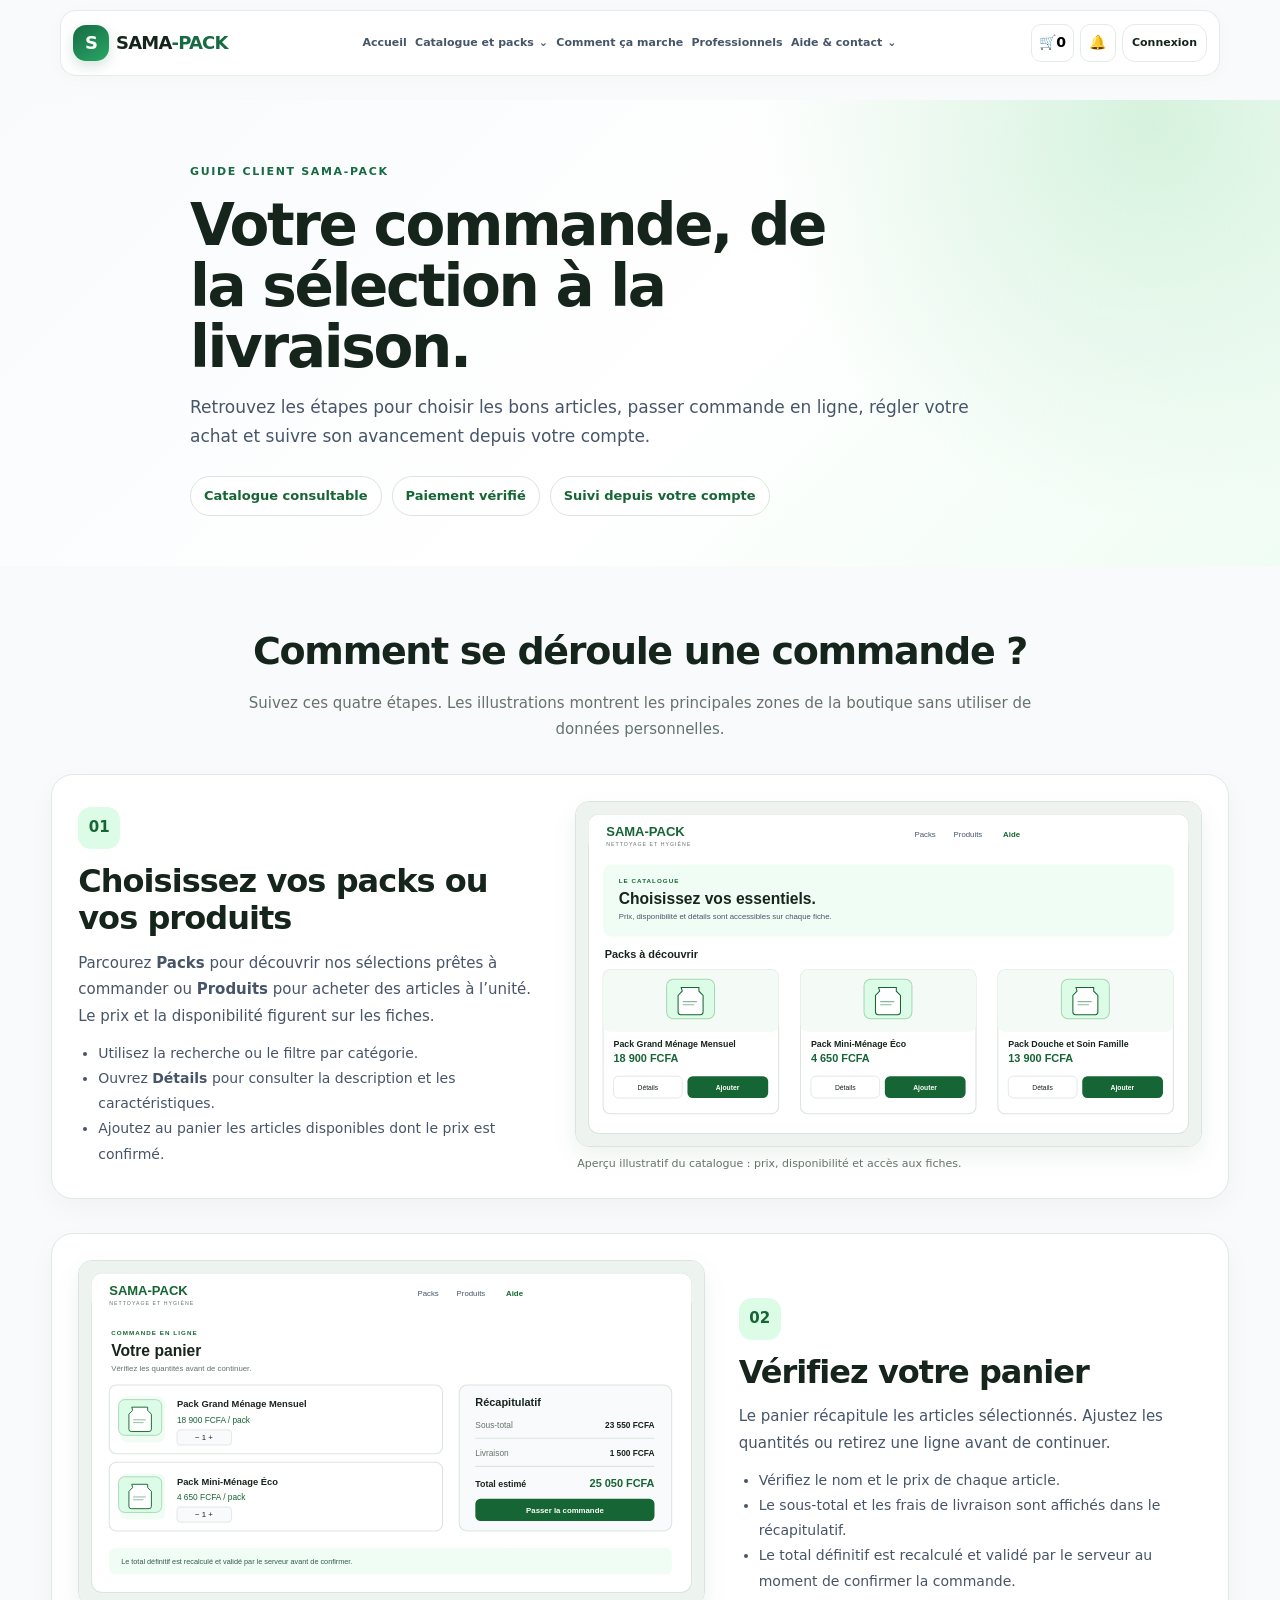
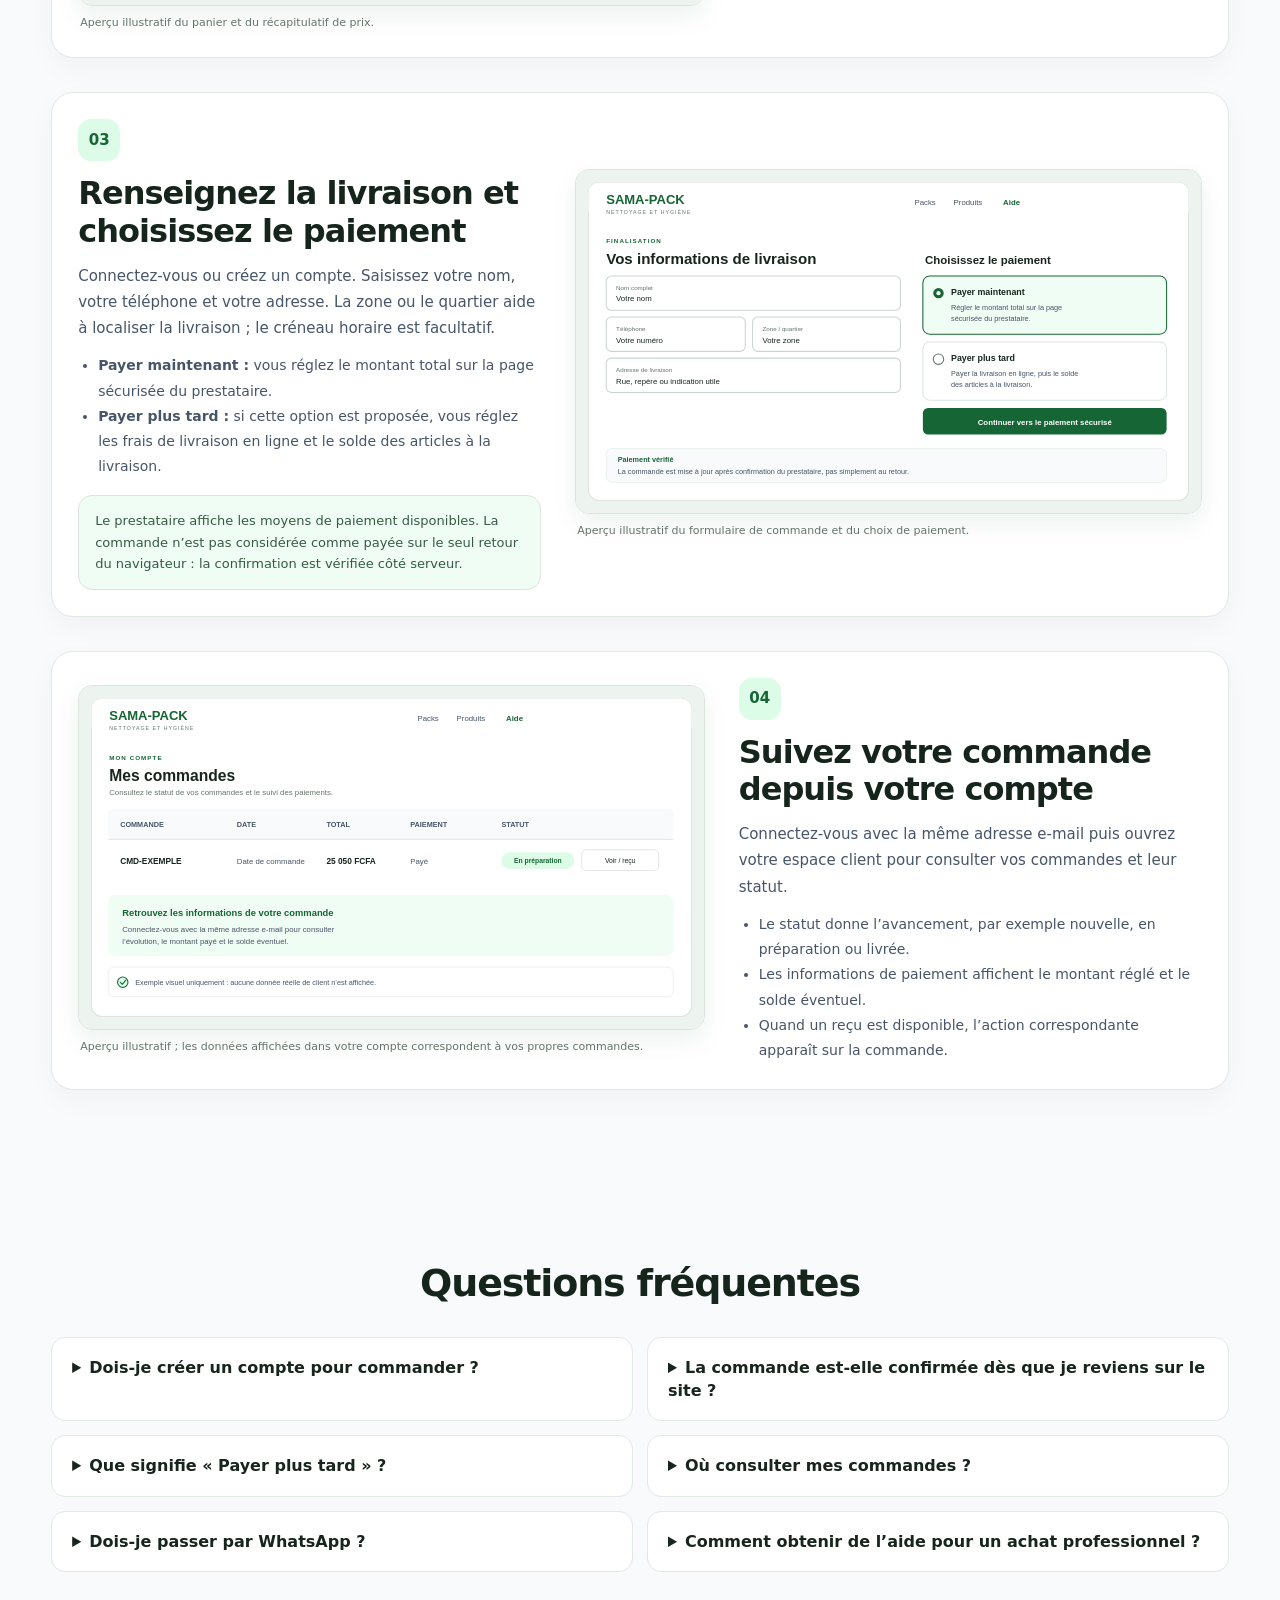
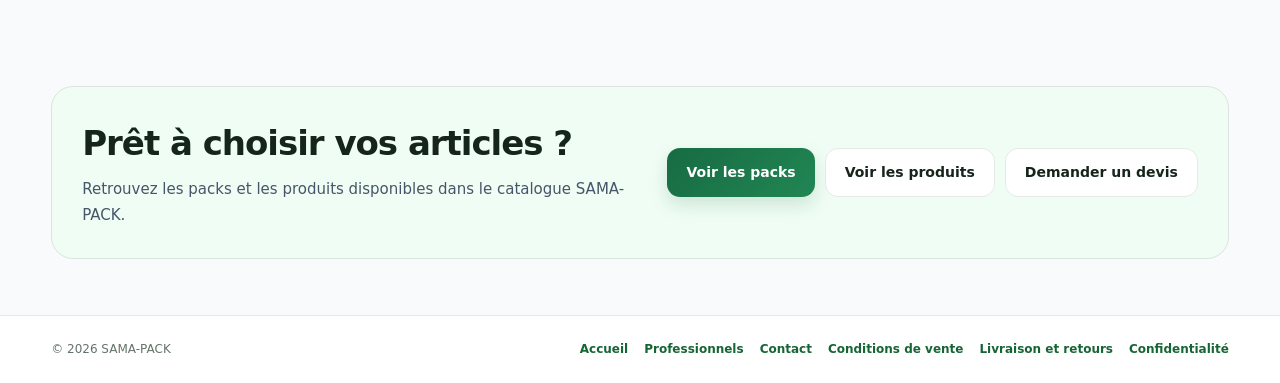
==== comment-ca-marche.html @ 5df8217e "Brancher comment-ca-marche.html sur l’en-tête global" ====
<!doctype html>
<html lang="fr"><head>
<meta charset="utf-8"><meta name="viewport" content="width=device-width, initial-scale=1"><meta name="theme-color" content="#166534">
<meta name="description" content="Guide SAMA-PACK : choisir un produit, commander en ligne, payer et suivre sa commande à Dakar."><meta name="robots" content="index,follow,max-image-preview:large">
<link rel="canonical" href="https://sama-pack.store/comment-ca-marche.html"><meta property="og:type" content="website"><meta property="og:site_name" content="SAMA-PACK"><meta property="og:title" content="Comment commander sur SAMA-PACK"><meta property="og:description" content="Les étapes pour choisir vos produits, commander, payer et suivre votre livraison."><meta property="og:url" content="https://sama-pack.store/comment-ca-marche.html">
<title>Comment ça marche ? | SAMA-PACK</title><script>document.documentElement.classList.add("maintenance-checking");window.setTimeout(()=>document.documentElement.classList.remove("maintenance-checking"),7000);</script>
<link rel="stylesheet" href="styles.css?v=20261105-unified-navigation-v1">
<script src="header.js?v=20261105-unified-navigation-v1" defer></script>
<style>
.guide-hero{padding:58px 0 50px;background:radial-gradient(circle at 90% 5%,#d6f2de 0,transparent 32%),linear-gradient(135deg,#f8fafc 0,#fff 55%,#f0fdf4 100%)}.guide-hero-inner{max-width:900px}.guide-hero h1{font-size:clamp(34px,5vw,58px);line-height:1.05;letter-spacing:-.04em;margin:12px 0 16px}.guide-hero p{max-width:780px;color:#475569;font-size:17px;line-height:1.7;margin:0}.guide-points{display:flex;gap:10px;flex-wrap:wrap;margin-top:25px}.guide-pill{border:1px solid #dbe5dd;background:#fff;border-radius:999px;padding:9px 13px;color:#166534;font-size:13px;font-weight:700}
.guide-content{padding:56px 0 72px}.guide-intro{max-width:800px;margin:0 auto 32px;text-align:center}.guide-intro h2{font-size:clamp(27px,3.4vw,38px);margin:0 0 10px;letter-spacing:-.035em}.guide-intro p{color:#64746a;font-size:15px;line-height:1.7;margin:0}.guide-step{display:grid;grid-template-columns:minmax(0,.85fr) minmax(0,1.15fr);gap:34px;align-items:center;margin:0 0 34px;padding:26px;border:1px solid #e1e9e3;border-radius:22px;background:#fff;box-shadow:0 10px 28px rgba(15,23,42,.035)}.guide-step:nth-of-type(even){grid-template-columns:minmax(0,1.15fr) minmax(0,.85fr)}.guide-step:nth-of-type(even) .guide-copy{order:2}.guide-step:nth-of-type(even) figure{order:1}.guide-step-number{display:inline-flex;align-items:center;justify-content:center;width:42px;height:42px;border-radius:13px;background:#dcfce7;color:#166534;font-size:15px;font-weight:900}.guide-copy h2{font-size:clamp(24px,3vw,32px);line-height:1.18;letter-spacing:-.03em;margin:14px 0 12px}.guide-copy p{color:#475569;font-size:15px;line-height:1.75;margin:0 0 12px}.guide-copy ul{padding-left:20px;margin:12px 0 0;color:#475569;font-size:14px;line-height:1.8}.guide-step figure{margin:0;min-width:0}.guide-step figure img{display:block;width:100%;height:auto;border:1px solid #dbe5dd;border-radius:14px;box-shadow:0 10px 25px rgba(22,101,52,.08)}.guide-step figcaption{margin:9px 2px 0;color:#64746a;font-size:11px;line-height:1.5}.guide-note{background:#f0fdf4;border:1px solid #dbe5dd;border-radius:14px;padding:14px 16px;margin-top:16px;color:#365b43;font-size:13px;line-height:1.65}
.guide-faq{background:#f8fafc;padding:58px 0}.guide-faq h2{text-align:center;font-size:clamp(27px,3.5vw,38px);letter-spacing:-.03em;margin:0 0 24px}.guide-faq-grid{display:grid;grid-template-columns:repeat(2,minmax(0,1fr));gap:14px}.guide-faq details{padding:18px 20px;background:#fff;border:1px solid #e1e9e3;border-radius:14px}.guide-faq summary{cursor:pointer;font-weight:800;color:#17251d;line-height:1.45}.guide-faq details p{margin:11px 0 0;font-size:14px;line-height:1.7;color:#475569}
.guide-cta{padding:56px 0}.guide-cta-inner{display:flex;align-items:center;justify-content:space-between;gap:24px;background:#f0fdf4;border:1px solid #dbe5dd;border-radius:22px;padding:30px}.guide-cta h2{font-size:clamp(25px,3vw,34px);letter-spacing:-.03em;margin:0 0 8px}.guide-cta p{margin:0;color:#475569;line-height:1.7;font-size:15px}.guide-cta-actions{display:flex;gap:10px;flex-wrap:wrap;flex-shrink:0}.guide-footer{padding:24px 0;background:#fff;border-top:1px solid #e1e9e3}.guide-footer-inner{display:flex;justify-content:space-between;align-items:center;gap:18px;color:#64746a;font-size:12px}.guide-footer nav{display:flex;gap:16px;flex-wrap:wrap}.guide-footer a{color:#166534;text-decoration:none;font-weight:700}.guide-mobile-nav{display:none}
@media(max-width:900px){.guide-step,.guide-step:nth-of-type(even){grid-template-columns:1fr;gap:22px;padding:20px}.guide-step:nth-of-type(even) .guide-copy,.guide-step:nth-of-type(even) figure{order:initial}}
@media(max-width:700px){.guide-hero{padding:38px 0 32px}.guide-hero p{font-size:15px}.guide-content{padding:35px 0 45px}.guide-step{margin-bottom:22px}.guide-copy p{font-size:14px}.guide-faq{padding:42px 0}.guide-faq-grid{grid-template-columns:1fr}.guide-cta{padding:35px 0}.guide-cta-inner{align-items:stretch;flex-direction:column;padding:22px}.guide-cta-actions{flex-direction:column}.guide-cta-actions .btn{width:100%}.guide-footer-inner{flex-direction:column;align-items:flex-start}.guide-mobile-nav{position:fixed;left:50%;bottom:calc(8px + env(safe-area-inset-bottom));transform:translateX(-50%);z-index:45;width:min(560px,calc(100% - 18px));display:grid;grid-template-columns:repeat(5,minmax(0,1fr));gap:2px;padding:7px 5px;border:1px solid rgba(220,233,224,.95);border-radius:20px;background:rgba(255,255,255,.96);box-shadow:0 10px 34px rgba(9,49,27,.20);backdrop-filter:blur(18px)}.guide-mobile-nav a{min-width:0;min-height:51px;display:flex;flex-direction:column;align-items:center;justify-content:center;gap:4px;color:#475569;text-decoration:none;font-size:18px}.guide-mobile-nav small{font-size:10px;font-weight:700}}
</style></head>
<body class="guide-page"><div id="siteHeaderMount"></div>

<main><section class="guide-hero"><div class="wrap guide-hero-inner"><div class="eyebrow">GUIDE CLIENT SAMA-PACK</div><h1>Votre commande, de la sélection à la livraison.</h1><p>Retrouvez les étapes pour choisir les bons articles, passer commande en ligne, régler votre achat et suivre son avancement depuis votre compte.</p><div class="guide-points"><span class="guide-pill">Catalogue consultable</span><span class="guide-pill">Paiement vérifié</span><span class="guide-pill">Suivi depuis votre compte</span></div></div></section>
<section class="guide-content"><div class="wrap"><div class="guide-intro"><h2>Comment se déroule une commande ?</h2><p>Suivez ces quatre étapes. Les illustrations montrent les principales zones de la boutique sans utiliser de données personnelles.</p></div>
<article class="guide-step"><div class="guide-copy"><span class="guide-step-number">01</span><h2>Choisissez vos packs ou vos produits</h2><p>Parcourez <strong>Packs</strong> pour découvrir nos sélections prêtes à commander ou <strong>Produits</strong> pour acheter des articles à l’unité. Le prix et la disponibilité figurent sur les fiches.</p><ul><li>Utilisez la recherche ou le filtre par catégorie.</li><li>Ouvrez <strong>Détails</strong> pour consulter la description et les caractéristiques.</li><li>Ajoutez au panier les articles disponibles dont le prix est confirmé.</li></ul></div><figure><img src="images/guide-catalogue.svg" alt="Aperçu visuel du catalogue, des prix et des actions Détails et Ajouter"><figcaption>Aperçu illustratif du catalogue : prix, disponibilité et accès aux fiches.</figcaption></figure></article>
<article class="guide-step"><div class="guide-copy"><span class="guide-step-number">02</span><h2>Vérifiez votre panier</h2><p>Le panier récapitule les articles sélectionnés. Ajustez les quantités ou retirez une ligne avant de continuer.</p><ul><li>Vérifiez le nom et le prix de chaque article.</li><li>Le sous-total et les frais de livraison sont affichés dans le récapitulatif.</li><li>Le total définitif est recalculé et validé par le serveur au moment de confirmer la commande.</li></ul></div><figure><img src="images/guide-panier.svg" alt="Aperçu illustratif du panier avec les quantités, le sous-total, les frais de livraison et le total"><figcaption>Aperçu illustratif du panier et du récapitulatif de prix.</figcaption></figure></article>
<article class="guide-step"><div class="guide-copy"><span class="guide-step-number">03</span><h2>Renseignez la livraison et choisissez le paiement</h2><p>Connectez-vous ou créez un compte. Saisissez votre nom, votre téléphone et votre adresse. La zone ou le quartier aide à localiser la livraison ; le créneau horaire est facultatif.</p><ul><li><strong>Payer maintenant :</strong> vous réglez le montant total sur la page sécurisée du prestataire.</li><li><strong>Payer plus tard :</strong> si cette option est proposée, vous réglez les frais de livraison en ligne et le solde des articles à la livraison.</li></ul><div class="guide-note">Le prestataire affiche les moyens de paiement disponibles. La commande n’est pas considérée comme payée sur le seul retour du navigateur : la confirmation est vérifiée côté serveur.</div></div><figure><img src="images/guide-paiement.svg" alt="Aperçu illustratif du formulaire de livraison et des options de paiement"><figcaption>Aperçu illustratif du formulaire de commande et du choix de paiement.</figcaption></figure></article>
<article class="guide-step"><div class="guide-copy"><span class="guide-step-number">04</span><h2>Suivez votre commande depuis votre compte</h2><p>Connectez-vous avec la même adresse e-mail puis ouvrez votre espace client pour consulter vos commandes et leur statut.</p><ul><li>Le statut donne l’avancement, par exemple nouvelle, en préparation ou livrée.</li><li>Les informations de paiement affichent le montant réglé et le solde éventuel.</li><li>Quand un reçu est disponible, l’action correspondante apparaît sur la commande.</li></ul></div><figure><img src="images/guide-suivi.svg" alt="Aperçu illustratif de l’espace client et du suivi de commande"><figcaption>Aperçu illustratif ; les données affichées dans votre compte correspondent à vos propres commandes.</figcaption></figure></article>
</div></section>
<section class="guide-faq"><div class="wrap"><h2>Questions fréquentes</h2><div class="guide-faq-grid"><details><summary>Dois-je créer un compte pour commander ?</summary><p>Oui. Le compte permet de confirmer la commande en ligne, de retrouver l’historique et de consulter l’évolution des commandes.</p></details><details><summary>La commande est-elle confirmée dès que je reviens sur le site ?</summary><p>Pas automatiquement. Le statut est mis à jour après vérification de la transaction par le système de paiement. En cas de doute, consultez le statut dans votre compte.</p></details><details><summary>Que signifie « Payer plus tard » ?</summary><p>Lorsque cette option apparaît, les frais de livraison sont payés en ligne et le solde des articles reste à régler à la livraison. La préparation attend la confirmation du paiement exigé.</p></details><details><summary>Où consulter mes commandes ?</summary><p>Ouvrez « Connexion », connectez-vous avec la même adresse e-mail puis consultez « Mes commandes ».</p></details><details><summary>Dois-je passer par WhatsApp ?</summary><p>Non. Vous pouvez sélectionner les articles et confirmer votre commande directement sur la boutique. Le contact commercial sert à demander un renseignement ou un devis.</p></details><details><summary>Comment obtenir de l’aide pour un achat professionnel ?</summary><p>Utilisez la rubrique « Professionnels » pour envoyer une demande de devis et décrire les besoins de votre structure.</p></details></div></div></section>
<section class="guide-cta"><div class="wrap guide-cta-inner"><div><h2>Prêt à choisir vos articles ?</h2><p>Retrouvez les packs et les produits disponibles dans le catalogue SAMA-PACK.</p></div><div class="guide-cta-actions"><a class="btn primary" href="/#catalogue">Voir les packs</a><a class="btn ghost" href="produits.html">Voir les produits</a><a class="btn ghost" href="/#b2b">Demander un devis</a></div></div></section></main>
<footer class="guide-footer"><div class="wrap guide-footer-inner"><span>© 2026 SAMA-PACK</span><nav><a href="/">Accueil</a><a href="/#b2b">Professionnels</a><a href="/#contact">Contact</a><a href="conditions-vente.html">Conditions de vente</a><a href="livraison-retours.html">Livraison et retours</a><a href="confidentialite.html">Confidentialité</a></nav></div></footer>
  <script src="maintenance.js" defer></script>
</body></html>
---- styles.css ----
:root{--green:#166534;--green2:#22c55e;--ink:#0f172a;--muted:#64748b;--line:#e2e8f0;--paper:#fff;--alt:#f8fafc;--shadow:0 14px 40px rgba(15,23,42,.08);--radius:20px}
*{box-sizing:border-box}html{scroll-behavior:smooth}body{margin:0;font-family:Inter,ui-sans-serif,system-ui,-apple-system,Segoe UI,Roboto,Arial;color:var(--ink);background:var(--paper)}
a{text-decoration:none;color:inherit}button,input,select{font:inherit}.wrap{width:min(1160px,92vw);margin:auto}.topbar{position:fixed;top:12px;left:50%;transform:translateX(-50%);width:min(1160px,calc(100% - 24px));z-index:1000;background:rgba(255,255,255,.97);backdrop-filter:blur(16px);border:1px solid rgba(226,232,240,.9);border-radius:18px;box-shadow:0 10px 32px rgba(20,55,32,.12)}body{padding-top:104px}.nav{height:72px;display:flex;align-items:center;justify-content:space-between;gap:24px}.brand{display:flex;align-items:center;gap:10px;font-weight:900;letter-spacing:-.04em}.brand>span:last-child>span{color:var(--green)}.brand-mark{width:38px;height:38px;display:grid;place-items:center;background:var(--green);color:#fff;border-radius:12px;font-weight:900}.desktop-nav{display:flex;gap:26px;color:#475569;font-size:14px}.desktop-nav a:hover{color:var(--green)}.nav-actions{display:flex;align-items:center;gap:10px}.icon-btn{border:1px solid var(--line);background:#fff;border-radius:12px;padding:10px 12px;cursor:pointer}.icon-btn span{font-weight:800}.btn{border:0;border-radius:13px;padding:13px 18px;cursor:pointer;display:inline-flex;align-items:center;justify-content:center;gap:8px;font-weight:800}.btn.primary{background:var(--green);color:#fff}.btn.secondary{background:#dcfce7;color:#166534}.btn.ghost{background:#fff;border:1px solid var(--line);color:var(--ink)}.btn.small{padding:9px 12px;font-size:13px}.btn.full{width:100%}
.hero{padding:72px 0 64px;background:radial-gradient(circle at 90% 10%,#dcfce7 0,transparent 30%),linear-gradient(135deg,#f8fafc 0,#fff 50%,#f0fdf4 100%)}.hero-grid{display:grid;grid-template-columns:1.25fr .8fr;gap:54px;align-items:center}.eyebrow{font-size:11px;font-weight:900;letter-spacing:.16em;color:var(--green)}h1{font-size:clamp(42px,5vw,70px);line-height:.98;letter-spacing:-.055em;margin:12px 0 20px}h1 span{color:var(--green)}.hero p,.section p{color:#475569;font-size:17px;line-height:1.7}.hero-actions{display:flex;gap:12px;margin:28px 0}.trust-row{display:flex;gap:28px;margin-top:36px}.trust-row div{display:flex;flex-direction:column}.trust-row strong{font-size:25px}.trust-row span{font-size:12px;color:var(--muted)}.hero-card{background:#fff;border:1px solid var(--line);border-radius:28px;padding:22px;box-shadow:var(--shadow)}.hero-card-head{display:flex;justify-content:space-between;align-items:center;font-weight:900}.hero-card-head small{color:var(--muted)}.top-packs{margin-top:18px;display:grid;gap:10px}.mini-pack{display:flex;align-items:center;gap:12px;border:1px solid var(--line);padding:11px 12px;border-radius:15px}.mini-icon{width:42px;height:42px;border-radius:13px;display:grid;place-items:center;background:#ecfdf5}.mini-pack strong{font-size:13px}.mini-pack small{display:block;color:var(--muted);margin-top:3px}.hero-note{margin-top:16px;padding:12px;border-radius:14px;background:var(--alt);font-size:12px;color:#475569}
.section{padding:84px 0}.section.alt{background:var(--alt)}.section-head{display:flex;justify-content:space-between;gap:25px;align-items:end;margin-bottom:28px}.section h2{font-size:36px;letter-spacing:-.04em;margin:6px 0 0}.controls{display:flex;gap:10px}.input{border:1px solid var(--line);padding:11px 13px;border-radius:12px;background:#fff;outline:none}.input:focus{border-color:#86efac;box-shadow:0 0 0 4px #dcfce7}.product-grid{display:grid;grid-template-columns:repeat(3,1fr);gap:18px}.product-card{border:1px solid var(--line);border-radius:20px;overflow:hidden;background:#fff;display:flex;flex-direction:column;box-shadow:0 7px 20px rgba(15,23,42,.04)}.pack-visual{min-height:165px;padding:18px;display:flex;align-items:center;justify-content:center;background:linear-gradient(135deg,#f0fdf4,#fff)}.pack-box{width:145px;height:105px;border-radius:18px;background:#fff;border:2px solid #bbf7d0;box-shadow:0 12px 28px rgba(22,101,52,.14);display:flex;align-items:center;justify-content:center;flex-direction:column}.pack-box .emoji{font-size:38px}.pack-box .pack-code{font-weight:900;color:var(--green);font-size:12px}.product-body{padding:18px;display:flex;flex-direction:column;gap:12px;flex:1}.product-cat{font-size:11px;color:var(--green);font-weight:900;text-transform:uppercase;letter-spacing:.12em}.product-name{font-size:18px;font-weight:900;line-height:1.25}.product-desc{font-size:13px;color:var(--muted);line-height:1.55;min-height:40px}.price-row{display:flex;justify-content:space-between;align-items:center;margin-top:auto}.price{font-size:22px;font-weight:950}.small-note{color:var(--muted);font-size:11px}.product-actions{display:flex;gap:8px}.product-actions .btn{flex:1}.steps{display:grid;grid-template-columns:repeat(4,1fr);gap:16px}.step{background:#fff;border:1px solid var(--line);padding:22px;border-radius:18px}.step b{display:inline-grid;place-items:center;width:36px;height:36px;border-radius:11px;background:#dcfce7;color:var(--green);font-size:12px}.step h3{margin:16px 0 6px}.step p{font-size:14px;margin:0}.b2b-box{border:1px solid #bbf7d0;background:linear-gradient(120deg,#f0fdf4,#fff);border-radius:25px;padding:34px;display:flex;align-items:center;justify-content:space-between;gap:24px}.b2b-actions{display:flex;gap:10px;white-space:nowrap}.contact-grid{display:grid;grid-template-columns:1fr .85fr;gap:30px;align-items:center}.contact-card{background:#fff;border:1px solid var(--line);border-radius:20px;padding:22px;display:grid;grid-template-columns:auto 1fr auto;gap:15px;align-items:center;box-shadow:var(--shadow)}.contact-icon{width:48px;height:48px;border-radius:14px;background:#dcfce7;display:grid;place-items:center;font-size:24px}.contact-card p{margin:2px 0;color:var(--muted);font-size:13px}.footer{border-top:1px solid var(--line);background:#0f172a;color:#cbd5e1;padding:48px 0 20px}.footer-grid{display:grid;grid-template-columns:1.3fr .7fr .9fr;gap:35px}.footer .brand{color:#fff}.footer a,.footer small{display:block;color:#94a3b8;margin-top:10px;font-size:13px}.footer strong{color:#fff;font-size:13px}.footer-bottom{border-top:1px solid rgba(255,255,255,.1);padding-top:18px;margin-top:30px;font-size:12px;color:#64748b}.toast{position:fixed;bottom:24px;right:24px;background:#0f172a;color:#fff;padding:12px 15px;border-radius:13px;opacity:0;transform:translateY(10px);transition:.25s;z-index:100}.toast.show{opacity:1;transform:translateY(0)}
.modal{position:fixed;inset:0;background:rgba(15,23,42,.55);backdrop-filter:blur(5px);display:grid;place-items:center;z-index:80;padding:20px}.modal-card{width:min(680px,100%);background:#fff;border-radius:24px;padding:24px;max-height:90vh;overflow:auto}.modal-head{display:flex;justify-content:space-between;align-items:start;gap:16px}.close{border:0;background:#f1f5f9;border-radius:10px;padding:7px 10px;cursor:pointer}.pack-items{margin:20px 0;padding-left:20px;color:#475569;line-height:1.8}.cart-list{display:grid;gap:10px;margin:18px 0}.cart-item{display:grid;grid-template-columns:48px 1fr auto;gap:10px;align-items:center;border-bottom:1px solid var(--line);padding-bottom:12px}.qty{display:flex;align-items:center;gap:7px}.qty button{border:1px solid var(--line);background:#fff;border-radius:8px;width:28px;height:28px;cursor:pointer}.checkout-grid{display:grid;grid-template-columns:1fr 1fr;gap:10px}.checkout-grid .full{grid-column:1/-1}.summary{border:1px solid var(--line);padding:16px;border-radius:15px;background:var(--alt)}.summary-row{display:flex;justify-content:space-between;margin:7px 0}.summary-row.total{font-weight:950;font-size:20px;padding-top:10px;border-top:1px solid var(--line)}.hidden{display:none!important}

.link-btn{background:none;border:0;color:#94a3b8;cursor:pointer;padding:8px}.file-btn{position:relative;overflow:hidden}.file-btn input{position:absolute;inset:0;opacity:0;cursor:pointer}.panel{background:#fff;border:1px solid var(--line);border-radius:18px;padding:18px}.panel h3{margin:0 0 14px}.table-wrap{overflow:auto}.table{width:100%;border-collapse:collapse;font-size:13px}.table th,.table td{padding:11px 10px;border-bottom:1px solid var(--line);text-align:left;white-space:nowrap}.table th{font-size:11px;text-transform:uppercase;letter-spacing:.08em;color:var(--muted)}.status{padding:6px 8px;border-radius:999px;font-size:11px;font-weight:900;background:#f1f5f9}.status.new{background:#dcfce7;color:#166534}.status.processing{background:#fef3c7;color:#92400e}.status.delivered{background:#dbeafe;color:#1d4ed8}.status.cancelled{background:#fee2e2;color:#b91c1c}.admin-form{display:grid;grid-template-columns:repeat(2,1fr);gap:10px}.admin-form .full{grid-column:1/-1}.admin-form label{font-size:11px;color:var(--muted);display:grid;gap:6px}.admin-form textarea{min-height:90px}.empty{padding:35px;text-align:center;color:var(--muted)}
@media(max-width:900px){.desktop-nav{display:none}.hero-grid,.contact-grid{grid-template-columns:1fr}.product-grid{grid-template-columns:repeat(2,1fr)}.steps{grid-template-columns:repeat(2,1fr)}.b2b-box{flex-direction:column;align-items:flex-start}.footer-grid{grid-template-columns:1fr 1fr}}
@media(max-width:600px){.nav{height:62px}.hero{padding:45px 0}.hero-actions,.controls,.b2b-actions{flex-direction:column;align-items:stretch}.product-grid{grid-template-columns:1fr}.steps,.footer-grid{grid-template-columns:1fr}.section{padding:58px 0}.section-head{align-items:stretch;flex-direction:column}.checkout-grid,.admin-form{grid-template-columns:1fr}.trust-row{gap:18px}}

/* ===== Image principale SAMA-PACK ===== */
.hero-image-wrap {
  width: 100%;
  margin: 16px 0;
  overflow: hidden;
  border-radius: 18px;
  background: #f1f5f9;
  aspect-ratio: 16 / 9;
}

.hero-feature-image {
  display: block;
  width: 100%;
  height: 100%;
  object-fit: cover;
  object-position: center;
  transition: transform 0.4s ease;
}

.hero-image-wrap:hover .hero-feature-image {
  transform: scale(1.03);
}

/* Adaptation aux téléphones */
@media (max-width: 600px) {
  .hero-image-wrap {
    aspect-ratio: 4 / 3;
  }

  .hero-feature-image {
    object-position: center;
  }
}

/* =========================================
   SAMA-PACK — DESIGN PREMIUM
   Amélioration visuelle sans toucher à app.js
   ========================================= */

:root {
  --green: #176b43;
  --green2: #28a765;
  --ink: #15251c;
  --muted: #68786e;
  --line: #e4ebe5;
  --paper: #ffffff;
  --alt: #f5f8f5;
  --shadow: 0 18px 50px rgba(25, 68, 43, 0.09);
  --radius: 22px;
}

body {
  color: var(--ink);
  line-height: 1.55;
  -webkit-font-smoothing: antialiased;
}

.wrap {
  width: min(1180px, 92%);
}

/* NAVIGATION */

.topbar {
  background: rgba(255, 255, 255, 0.94);
  border-bottom: 1px solid rgba(228, 235, 229, 0.9);
  box-shadow: 0 3px 18px rgba(20, 55, 32, 0.025);
}

.nav {
  min-height: 76px;
}

.brand {
  font-size: 19px;
  letter-spacing: -0.045em;
}

.brand-mark {
  width: 42px;
  height: 42px;
  border-radius: 14px;
  background: linear-gradient(145deg, #176b43, #28a765);
  box-shadow: 0 5px 13px rgba(23, 107, 67, 0.18);
}

.desktop-nav a {
  transition: color 0.2s ease;
}

.desktop-nav a:hover {
  color: var(--green2);
}

/* BANNIÈRE D'ACCUEIL */

.hero {
  position: relative;
  overflow: hidden;
  padding: 78px 0 84px;
  background:
    radial-gradient(
      ellipse at 90% 18%,
      rgba(187, 247, 208, 0.55),
      transparent 38%
    ),
    linear-gradient(135deg, #f5faf6 0%, #ffffff 52%, #edf8ef 100%);
}

.hero-grid {
  grid-template-columns: minmax(0, 1.05fr) minmax(0, 0.95fr);
  align-items: center;
  gap: clamp(30px, 5vw, 66px);
}


.eyebrow {
  display: inline-block;
  font-size: 11px;
  font-weight: 900;
  letter-spacing: 0.15em;
  color: var(--green);
}

h1 {
  max-width: 690px;
  margin: 19px 0 22px;
  font-size: clamp(39px, 4.8vw, 65px);
  line-height: 1.05;
  letter-spacing: -0.055em;
  font-weight: 900;
}

h1 span {
  color: var(--green);
}

.hero p {
  max-width: 540px;
  color: #53645a;
  font-size: 17px;
  line-height: 1.8;
}

.hero-actions {
  flex-wrap: wrap;
  margin: 30px 0;
  gap: 13px;
}

/* BOUTONS */

.btn {
  min-height: 46px;
  border-radius: 13px;
  padding: 13px 19px;
  font-size: 14px;
  transition:
    transform 0.2s ease,
    box-shadow 0.2s ease,
    background 0.2s ease;
}

.btn.primary {
  background: linear-gradient(135deg, #176b43, #218653);
  box-shadow: 0 8px 18px rgba(23, 107, 67, 0.16);
}

.btn.primary:hover {
  background: #125936;
  box-shadow: 0 11px 23px rgba(23, 107, 67, 0.2);
  transform: translateY(-2px);
}

.btn.secondary:hover {
  background: #c8f5d7;
  transform: translateY(-2px);
}

.btn.ghost:hover,
.icon-btn:hover {
  border-color: #b4d8bf;
  background: #f4faf5;
}

/* CHIFFRES DE CONFIANCE */

.trust-row {
  gap: clamp(20px, 3vw, 36px);
  margin-top: 40px;
}

.trust-row div {
  gap: 4px;
}

.trust-row strong {
  font-size: 27px;
  color: var(--green);
  letter-spacing: -0.04em;
}

.trust-row span {
  color: var(--muted);
  font-size: 12px;
}

/* CARTE PRINCIPALE ET IMAGE */

.hero-card {
  min-width: 0;
  padding: 20px;
  border: 1px solid rgba(221, 233, 223, 0.9);
  border-radius: 26px;
  background: rgba(255, 255, 255, 0.97);
  box-shadow: 0 24px 65px rgba(24, 70, 42, 0.11);
}

.hero-card-head {
  gap: 12px;
  font-size: 13px;
}

.hero-card-head small {
  font-size: 11px;
  font-weight: 700;
}

.hero-image-wrap {
  width: 100%;
  margin: 17px 0 21px;
  overflow: hidden;
  aspect-ratio: 16 / 10;
  border-radius: 19px;
  background: #f1f5f1;
}

.hero-feature-image {
  display: block;
  width: 100%;
  height: 100%;
  object-fit: cover;
  object-position: center;
  transition: transform 0.5s ease;
}

.hero-image-wrap:hover .hero-feature-image {
  transform: scale(1.035);
}

.top-packs {
  margin-top: 13px;
  gap: 9px;
}

.mini-pack {
  padding: 12px;
  border-color: #e7eee8;
  border-radius: 14px;
  transition:
    border-color 0.2s ease,
    background 0.2s ease;
}

.mini-pack:hover {
  border-color: #b9ddc2;
  background: #f8fcf8;
}

.mini-icon {
  flex-shrink: 0;
  border-radius: 12px;
}

.hero-note {
  padding: 13px;
  border: 1px solid #eaf2eb;
  border-radius: 13px;
  background: #f6faf6;
  color: #526457;
  line-height: 1.6;
}

/* SECTIONS */

.section {
  padding: 84px 0;
}

.section.alt {
  background: #f6f9f6;
}

.section-head {
  margin-bottom: 34px;
}

.section h2 {
  margin-top: 9px;
  font-size: clamp(28px, 3vw, 39px);
  line-height: 1.15;
  letter-spacing: -0.045em;
}

.controls {
  align-items: center;
}

.input {
  min-height: 45px;
  border-color: #dfe8e0;
  border-radius: 12px;
  color: var(--ink);
  transition:
    border-color 0.2s ease,
    box-shadow 0.2s ease;
}

.input:focus {
  border-color: #66b785;
  box-shadow: 0 0 0 4px rgba(40, 167, 101, 0.12);
}

/* CARTES PRODUITS */

.product-grid {
  grid-template-columns: repeat(3, minmax(0, 1fr));
  gap: 23px;
}

.product-card {
  min-width: 0;
  border: 1px solid #e5ece6;
  border-radius: 21px;
  box-shadow: 0 7px 24px rgba(22, 55, 32, 0.04);
  transition:
    transform 0.25s ease,
    box-shadow 0.25s ease,
    border-color 0.25s ease;
}

.product-card:hover {
  transform: translateY(-5px);
  border-color: #c8dfcc;
  box-shadow: 0 18px 36px rgba(22, 55, 32, 0.09);
}

.pack-visual {
  min-height: 190px;
  background:
    radial-gradient(circle at 50% 35%, #ffffff 0, transparent 55%),
    linear-gradient(145deg, #eaf7ed, #f9fcf9);
}

.pack-box {
  border-color: #c9e8d0;
  border-radius: 20px;
  box-shadow: 0 12px 25px rgba(22, 101, 52, 0.1);
  transition: transform 0.25s ease;
}

.product-card:hover .pack-box {
  transform: translateY(-3px);
}

.product-body {
  padding: 21px;
  gap: 13px;
}

.product-name {
  font-size: 17px;
  line-height: 1.4;
}

.product-desc {
  color: #69796f;
  line-height: 1.7;
}

.price {
  color: var(--green);
  font-size: 23px;
  letter-spacing: -0.035em;
}

.product-actions .btn {
  padding: 11px 12px;
}

/* ÉTAPES DE COMMANDE */

.steps {
  gap: 18px;
}

.step {
  border-color: #e5ece6;
  border-radius: 19px;
  padding: 25px;
  box-shadow: 0 5px 18px rgba(20, 55, 32, 0.025);
  transition:
    transform 0.2s ease,
    box-shadow 0.2s ease;
}

.step:hover {
  transform: translateY(-3px);
  box-shadow: 0 12px 28px rgba(20, 55, 32, 0.06);
}

.step b {
  background: #def5e4;
  color: var(--green);
}

.step h3 {
  font-size: 18px;
}

/* ESPACE PROFESSIONNEL */

.b2b-box {
  padding: clamp(25px, 4vw, 42px);
  border: 1px solid #d3e9d8;
  border-radius: 25px;
  background:
    radial-gradient(circle at 95% 5%, #daf4e1 0, transparent 32%),
    linear-gradient(120deg, #f0faf2, #ffffff 72%);
}

.b2b-box h2 {
  max-width: 650px;
}

.b2b-box p {
  max-width: 650px;
}

/* CONTACT */

.contact-card {
  border-color: #e4ebe5;
  border-radius: 21px;
  padding: 24px;
  box-shadow: var(--shadow);
}

.contact-icon {
  background: #e1f7e7;
  border-radius: 15px;
}

/* PIED DE PAGE */

.footer {
  background: #10271b;
  padding-top: 52px;
}

.footer .brand-mark {
  background: #238553;
}

.footer a {
  transition: color 0.2s ease;
}

.footer a:hover {
  color: #ffffff;
}

.footer-bottom {
  border-color: rgba(255, 255, 255, 0.12);
}

/* ACCESSIBILITÉ */

button:focus-visible,
a:focus-visible,
input:focus-visible,
select:focus-visible {
  outline: 3px solid rgba(40, 167, 101, 0.45);
  outline-offset: 3px;
}

/* TABLETTES */

@media (max-width: 900px) {
  .hero {
    padding: 54px 0 60px;
  }

  .hero-grid {
    grid-template-columns: 1fr;
    gap: 35px;
  }

  .hero-content {
    max-width: 720px;
  }

  .hero-card {
    width: 100%;
    max-width: 680px;
    margin-inline: auto;
  }

  .hero-image-wrap {
    aspect-ratio: 16 / 9;
  }

  .section-head {
    align-items: flex-start;
  }

  .product-grid {
    grid-template-columns: repeat(2, minmax(0, 1fr));
  }

  .contact-card {
    grid-template-columns: auto 1fr;
  }

  .contact-card > button {
    grid-column: 1 / -1;
    width: 100%;
  }
}

/* TÉLÉPHONES */

@media (max-width: 600px) {
  .wrap {
    width: 91%;
  }

  .nav {
    height: auto;
    min-height: 64px;
    gap: 10px;
  }

  .brand {
    gap: 7px;
    font-size: 17px;
  }

  .brand-mark {
    width: 35px;
    height: 35px;
    border-radius: 11px;
  }

  .nav-actions {
    gap: 6px;
  }

  .nav-actions .btn {
    padding: 10px 11px;
    min-height: 40px;
  }

  .icon-btn {
    padding: 9px;
  }

  .hero {
    padding: 42px 0 48px;
  }

  .hero-grid {
    gap: 27px;
  }

  h1 {
    margin: 15px 0;
    font-size: clamp(36px, 10vw, 47px);
    line-height: 1.07;
  }

  .hero p {
    font-size: 15px;
    line-height: 1.75;
  }

  .hero-actions {
    margin: 22px 0;
    gap: 10px;
  }

  .hero-actions .btn {
    width: 100%;
  }

  .trust-row {
    justify-content: space-between;
    gap: 10px;
    margin-top: 27px;
  }

  .trust-row strong {
    font-size: 23px;
  }

  .trust-row span {
    font-size: 11px;
  }

  .hero-card {
    padding: 14px;
    border-radius: 21px;
  }

  .hero-image-wrap {
    margin: 13px 0 17px;
    aspect-ratio: 4 / 3;
    border-radius: 15px;
  }

  .hero-note {
    font-size: 11px;
  }

  .section {
    padding: 57px 0;
  }

  .section-head {
    gap: 18px;
    margin-bottom: 25px;
  }

  .section h2 {
    font-size: 30px;
  }

  .controls {
    width: 100%;
    gap: 9px;
  }

  .controls .input {
    width: 100%;
  }

  .product-grid {
    grid-template-columns: 1fr;
    gap: 17px;
  }

  .pack-visual {
    min-height: 175px;
  }

  .product-body {
    padding: 18px;
  }

  .steps {
    grid-template-columns: 1fr;
    gap: 13px;
  }

  .step {
    padding: 20px;
  }

  .b2b-box {
    padding: 23px;
    border-radius: 21px;
    gap: 20px;
  }

  .b2b-actions {
    width: 100%;
  }

  .b2b-actions .btn {
    width: 100%;
    white-space: normal;
  }

  .contact-grid {
    gap: 22px;
  }

  .contact-card {
    padding: 18px;
    gap: 12px;
  }

  .footer {
    padding-top: 38px;
  }

  .footer-grid {
    gap: 25px;
  }
}

/* Respecter les préférences de mouvement */
@media (prefers-reduced-motion: reduce) {
  *,
  *::before,
  *::after {
    scroll-behavior: auto !important;
    transition-duration: 0.01ms !important;
    animation-duration: 0.01ms !important;
  }
}

/* ===== SAMA-PACK : image principale plus grande ===== */

/* Donner davantage de place à la partie visuelle */
.hero-grid {
  grid-template-columns: minmax(0, 0.85fr) minmax(0, 1.15fr);
  gap: 38px;
  align-items: center;
}

/* Agrandir la carte qui contient l'image */
.hero-card {
  width: 100%;
  max-width: none;
  padding: 18px;
  border-radius: 24px;
}

/* Augmenter nettement la taille de l'image */
.hero-image-wrap {
  width: 100%;
  height: 400px;
  min-height: 400px;
  aspect-ratio: auto;
  margin: 16px 0 22px;
  overflow: hidden;
  border-radius: 18px;
  background: #f1f5f1;
}

/* Faire occuper toute la zone disponible à la photo */
.hero-feature-image {
  display: block;
  width: 100%;
  height: 100%;
  object-fit: cover;
  object-position: center;
}

/* Tablettes */
@media (max-width: 900px) {
  .hero-grid {
    grid-template-columns: minmax(0, 1fr);
    gap: 30px;
  }

  .hero-card {
    width: 100%;
    max-width: 720px;
    margin-inline: auto;
  }

  .hero-image-wrap {
    height: 360px;
    min-height: 360px;
  }
}

/* Téléphones */
@media (max-width: 600px) {
  .hero-image-wrap {
    height: 270px;
    min-height: 270px;
  }

  .hero-card {
    padding: 14px;
  }
}

/* Sama-Pack V2: account, secure checkout, audit, product management and notifications. */
.notification-btn{position:relative;white-space:nowrap}.notification-count{display:inline-flex;align-items:center;justify-content:center;min-width:19px;height:19px;padding:0 5px;background:#dc2626;color:#fff!important;border-radius:999px;font-size:10px;font-weight:900;line-height:1}.nav-actions .btn{white-space:nowrap}.toast.toast-error{background:#991b1b}.muted{color:var(--muted);font-size:14px;line-height:1.6}.inline-message{padding:12px 14px;margin:12px 0;border-radius:12px;background:#f0fdf4;color:#166534;border:1px solid #bbf7d0;font-size:13px}.auth-actions{display:grid;gap:4px}.dark-link{color:#475569!important;font-size:13px}.auth-actions .link-btn{text-align:center}.account-buttons{display:flex;flex-wrap:wrap;gap:8px;margin:16px 0}.account-orders,.account-password,.bootstrap-panel{margin:14px 0}.account-orders h3,.account-password h3,.bootstrap-panel h3{margin-bottom:14px}.compact-empty{padding:18px}.notification-list{display:grid;gap:10px;margin-top:18px}.notification-item{border:1px solid var(--line);padding:14px;border-radius:14px;background:#fff}.notification-item.unread{background:#f0fdf4;border-color:#bbf7d0}.notification-title{font-weight:850;font-size:14px}.notification-message{color:#475569;font-size:13px;line-height:1.6;margin-top:5px}.notification-meta{display:flex;gap:10px;align-items:center;flex-wrap:wrap;color:var(--muted);font-size:11px;margin-top:8px}.notification-meta .link-btn{padding:0}.confirmation-mark{display:grid;place-items:center;margin:18px auto;width:64px;height:64px;background:#dcfce7;color:#166534;border-radius:50%;font-size:34px;font-weight:900}.product-card .pack-visual{position:relative;overflow:hidden}.product-photo{display:block;max-width:100%;width:100%;height:100%;min-height:165px;object-fit:contain;position:relative;z-index:1}.product-card .pack-visual.has-photo{padding:0;background:#fff}.product-card .pack-visual.has-photo .product-photo{height:190px;min-height:190px;object-fit:contain;padding:8px}.product-card .photo-fallback{position:absolute;inset:0;margin:auto}.product-photo-detail{max-height:300px;object-fit:contain;margin:16px auto}.check-label{display:flex!important;align-items:center;gap:9px;font-size:13px!important;color:var(--ink)!important}.check-label input{width:17px;height:17px;accent-color:var(--green)}.form-actions{display:flex;gap:10px;flex-wrap:wrap}.form-actions .btn{flex:1}.admin-panel-head{display:flex;gap:12px;align-items:center;justify-content:space-between;margin-bottom:14px}.admin-panel-head h3{margin:0}.admin-panel-head .small-note{text-align:right}.loading-panel{padding:24px;color:var(--muted)}.table-actions{display:flex;gap:6px;align-items:center}.table-actions .btn{white-space:nowrap}.stock-field{width:110px;min-width:85px;padding:8px}.stock-field[data-stock-key="supplier"]{width:150px}.admin-form input:disabled{background:#f8fafc;color:#94a3b8}.modal-card h2{font-size:25px;line-height:1.15;margin:5px 0 10px}.modal-card .summary{margin-top:12px}.modal-card form{margin-top:15px}.modal-card .input{width:100%;min-width:0}
@media(max-width:900px){.nav{gap:10px}.nav-actions{gap:6px}.nav-actions .btn.small{padding:8px;font-size:11px}.notification-btn{padding:8px}}
@media(max-width:600px){.topbar .nav{width:96vw}.brand{gap:6px;font-size:13px}.brand-mark{width:32px;height:32px}.nav-actions{gap:4px}.nav-actions .btn.small{font-size:10px;padding:7px 8px}.notification-btn{padding:7px 8px}.admin-panel-head{align-items:flex-start;flex-direction:column}.admin-panel-head .small-note{text-align:left}.table-actions{flex-direction:column;align-items:stretch}.table-actions .btn{justify-content:center}.modal{padding:10px}.modal-card{padding:18px;border-radius:18px;max-height:94vh}.checkout-grid{grid-template-columns:1fr}.checkout-grid .full{grid-column:auto}.account-buttons{flex-direction:column}.account-buttons .btn{width:100%}.product-card .pack-visual.has-photo .product-photo{height:220px;min-height:220px}}


/* SAMA-PACK: promotions, pagination et catalogue mobile à deux colonnes */
.promo-section { background:linear-gradient(180deg,#f0fdf4 0%,#fff 100%); }
.promo-section-head { align-items:center; }
.promo-section-head .muted { margin:10px 0 0; }
.promo-arrows { display:flex; gap:8px; flex-shrink:0; }
.promo-card { display:grid; grid-template-columns:minmax(0,0.95fr) minmax(0,1.05fr); overflow:hidden; border:1px solid #bbf7d0; border-radius:24px; background:#fff; box-shadow:0 18px 46px rgba(15,23,42,.08); min-height:300px; }
.promo-image { display:flex; align-items:center; justify-content:center; min-height:300px; padding:22px; background:linear-gradient(135deg,#dcfce7,#f8fafc); }
.promo-image .promo-visual { width:100%; min-height:250px; display:flex; align-items:center; justify-content:center; }
.promo-image .product-photo { width:100%; height:260px; min-height:260px; object-fit:contain; }
.promo-image .pack-box { width:190px; height:135px; }
.promo-copy { padding:30px; display:flex; flex-direction:column; align-items:flex-start; gap:12px; }
.promo-copy h3 { margin:0; font-size:clamp(22px,3vw,32px); line-height:1.15; }
.promo-copy p { margin:0; color:var(--muted); line-height:1.6; }
.promo-price-line { display:flex; align-items:center; flex-wrap:wrap; gap:10px; margin:2px 0; }
.promo-price-line strong { font-size:27px; font-weight:950; color:#166534; }
.promo-price-line del,.old-price { color:#94a3b8; font-size:13px; }
.promo-label,.product-promo-ribbon { background:#dc2626; color:#fff; border-radius:999px; font-size:11px; font-weight:850; padding:5px 9px; }
.promo-actions { display:flex; flex-wrap:wrap; gap:8px; margin-top:4px; }
.promo-copy small { color:var(--muted); font-size:11px; margin-top:auto; }
.promo-dots { display:flex; justify-content:center; gap:8px; margin-top:16px; }
.promo-dot { width:9px; height:9px; padding:0; border:0; border-radius:999px; background:#bbf7d0; cursor:pointer; }
.promo-dot.active { width:25px; background:#15803d; }
.product-promo-ribbon { position:absolute; z-index:2; left:12px; top:12px; }
.promo-price-block { display:flex; flex-direction:column; align-items:flex-start; gap:1px; }
.price-row .promo-label { white-space:nowrap; }
.promo-admin-fields { display:grid; grid-template-columns:1fr 1fr; gap:12px; border:1px dashed #bbf7d0; border-radius:14px; padding:12px; background:#f8fffb; }
.promo-admin-fields .check-label,.promo-admin-fields p { grid-column:1/-1; }
.product-pagination { display:flex; align-items:center; justify-content:center; gap:14px; padding-top:26px; color:var(--muted); font-size:13px; }
.product-pagination:empty { display:none; }
.product-pagination button:disabled { opacity:.45; cursor:not-allowed; }
@media(max-width:700px) {
  .promo-card { grid-template-columns:1fr; }
  .promo-image { min-height:175px; padding:12px; }
  .promo-image .promo-visual { min-height:170px; }
  .promo-image .product-photo { height:180px; min-height:180px; }
  .promo-copy { padding:18px; }
  .promo-copy h3 { font-size:22px; }
  .promo-section-head { flex-direction:row; align-items:center; }
  .promo-admin-fields { grid-template-columns:1fr; }
  .product-pagination { gap:8px; font-size:11px; padding-top:18px; flex-wrap:wrap; }
}
@media(max-width:600px) {
  .product-grid { grid-template-columns:repeat(2,minmax(0,1fr)) !important; gap:9px; }
  .product-card { min-width:0; border-radius:13px; }
  .product-card .pack-visual.has-photo .product-photo { height:145px; min-height:145px; padding:5px; object-fit:contain; }
  .product-card .pack-visual { min-height:145px; padding:8px; }
  .product-card .pack-box { width:100px; height:76px; border-radius:12px; }
  .product-card .pack-box .emoji { font-size:28px; }
  .product-card .pack-box .pack-code { font-size:10px; }
  .product-body { padding:10px; gap:7px; }
  .product-name { font-size:13px; line-height:1.25; overflow-wrap:anywhere; }
  .product-cat { font-size:9px; letter-spacing:.06em; }
  .product-desc { font-size:11px; line-height:1.35; min-height:0; }
  .product-card .price { font-size:15px; line-height:1.2; }
  .product-card .old-price { font-size:10px; }
  .product-card .promo-label { font-size:9px; padding:4px 6px; }
  .product-card .price-row { align-items:flex-start; gap:4px; flex-wrap:wrap; }
  .product-card .small-note { font-size:9px; }
  .product-actions { gap:5px; }
  .product-actions .btn { min-width:0; padding:8px 5px; font-size:10px; border-radius:9px; }
}


/* SAMA-PACK — accueil et catalogue compacts */
.hero-card.promo-hero-card { min-width:0; padding:22px; border-radius:24px; overflow:hidden; }
.promo-hero-card .hero-card-head { gap:12px; margin-bottom:15px; }
.promo-hero-card .hero-card-head>span { font-size:15px; font-weight:900; letter-spacing:-.02em; }
.promo-hero-card .promo-arrows { gap:6px; }
.promo-hero-card .promo-arrows .btn { width:34px; height:34px; padding:0; font-size:15px; }
.promo-inline-section { min-width:0; }
.promo-card { display:grid; grid-template-columns:112px minmax(0,1fr); align-items:center; gap:14px; min-height:0; padding:0; border:0; border-radius:0; background:transparent; box-shadow:none; overflow:visible; }
.promo-image { width:112px; min-height:112px; max-height:112px; padding:8px; border-radius:16px; background:linear-gradient(140deg,#e8f7ec,#f8fafc); overflow:hidden; }
.promo-image .promo-visual { display:grid; place-items:center; width:100%; min-height:96px; }
.promo-image .product-photo { width:100%; height:96px; min-height:96px; object-fit:contain; }
.promo-image .pack-box { width:80px; height:62px; border-radius:13px; }
.promo-image .pack-box .emoji { font-size:25px; }
.promo-image .pack-box .pack-code { font-size:10px; }
.promo-copy { display:flex; align-items:flex-start; flex-direction:column; min-width:0; gap:7px; padding:0; }
.promo-copy h3 { display:-webkit-box; -webkit-box-orient:vertical; -webkit-line-clamp:2; overflow:hidden; margin:0; font-size:clamp(15px,1.5vw,19px); line-height:1.25; }
.promo-price-line { display:flex; align-items:baseline; flex-wrap:wrap; gap:8px; margin:0; }
.promo-price-line strong { font-size:20px; line-height:1.2; }
.promo-price-line del { font-size:12px; }
.promo-actions { display:flex; flex-wrap:wrap; gap:6px; margin-top:2px; }
.promo-actions .btn { padding:8px 10px; font-size:12px; border-radius:10px; }
.promo-hero-card .promo-dots { margin-top:13px; }
.promo-hero-card .promo-dot { width:7px; height:7px; }
.promo-hero-card .promo-dot.active { width:21px; }
.promo-slide-in { animation:promo-enter-from-left 360ms cubic-bezier(.2,.7,.25,1) both; }
@keyframes promo-enter-from-left { from { opacity:0; transform:translateX(-22px); } to { opacity:1; transform:translateX(0); } }
.product-card .product-body { gap:12px; }
.product-card .product-name { overflow-wrap:anywhere; }
#footerAdminSection { display:flex; flex-direction:column; gap:8px; }
#footerAdminSection.hidden { display:none !important; }
@media(max-width:700px) {
  .hero-card.promo-hero-card { padding:15px; border-radius:18px; }
  .promo-hero-card .hero-card-head { margin-bottom:12px; }
  .promo-hero-card .hero-card-head>span { font-size:13px; }
  .promo-card { grid-template-columns:86px minmax(0,1fr); gap:10px; }
  .promo-image { width:86px; min-height:88px; max-height:88px; padding:5px; border-radius:13px; }
  .promo-image .promo-visual { min-height:76px; }
  .promo-image .product-photo { height:76px; min-height:76px; }
  .promo-image .pack-box { width:66px; height:52px; }
  .promo-copy { gap:6px; }
  .promo-copy h3 { font-size:14px; }
  .promo-price-line { gap:6px; }
  .promo-price-line strong { font-size:17px; }
  .promo-price-line del { font-size:10px; }
  .promo-label { font-size:9px; padding:4px 7px; }
  .promo-actions { gap:5px; }
  .promo-actions .btn { padding:7px 8px; font-size:11px; }
}
@media(prefers-reduced-motion:reduce) { .promo-slide-in { animation:none; } }

/* Masquer l'emoji et le numéro dans les images des promotions */
.promo-image .pack-box {
  display: none !important;
}

/* ===== Accueil SAMA-PACK : ventes flash immersives + fond administrable ===== */
.hero.has-custom-bg {
  background-image: linear-gradient(90deg, rgba(248,252,249,.96) 0%, rgba(255,255,255,.89) 48%, rgba(239,250,242,.62) 100%), var(--hero-custom-background);
  background-size: cover; background-position: center; background-repeat: no-repeat;
}
.hero.has-custom-bg .hero-card { background: rgba(255,255,255,.91); backdrop-filter: blur(12px); }
.discovery-hero-card { align-self: stretch; display:flex; flex-direction:column; justify-content:center; }
.discovery-hero-card .hero-card-head { display:flex; align-items:flex-start; flex-direction:column; gap:4px; }
.discovery-hero-card .hero-card-head>span { font-size:18px; font-weight:950; letter-spacing:-.03em; }
.discovery-hero-card .hero-card-head small { color:var(--muted); font-size:12px; font-weight:500; }
.discovery-hero-card .top-packs { gap:12px; }
.discovery-hero-card .mini-pack { padding:13px; border-radius:17px; transition:transform .2s ease, border-color .2s ease, box-shadow .2s ease; }
.discovery-hero-card .mini-pack:hover { transform:translateY(-2px); border-color:#b4d8bf; box-shadow:0 10px 24px rgba(23,107,67,.08); }
.discovery-hero-card .mini-icon { width:48px; height:48px; border-radius:15px; font-size:22px; flex-shrink:0; }
.hero-discovery-link { display:flex; justify-content:space-between; gap:10px; align-items:center; margin-top:16px; padding:12px 14px; border-radius:13px; background:#ecfdf3; color:var(--green); font-weight:850; font-size:13px; }
.hero-discovery-link span { font-size:20px; }

/* Large, image-first Vente flash carousel */
.flash-section { background:linear-gradient(180deg,#f4f8f4 0%,#fff 100%); padding-top:62px; padding-bottom:66px; scroll-margin-top:88px; }
.flash-section-header { display:flex; align-items:flex-end; justify-content:space-between; gap:24px; margin-bottom:24px; }
.flash-section-header h2 { margin:6px 0 0; font-size:clamp(32px,4.5vw,50px); line-height:1.04; letter-spacing:-.055em; }
.flash-section-header p { margin:10px 0 0; color:var(--muted); font-size:15px; }
.flash-title-mark { color:#ef8b24; }
.flash-arrows { display:flex; gap:8px; padding-bottom:4px; }
.flash-arrows .btn { width:46px; height:46px; padding:0; border-radius:14px; font-size:21px; }
.flash-slide { position:relative; isolation:isolate; display:grid; grid-template-columns:minmax(0,1.08fr) minmax(0,.92fr); align-items:stretch; min-height:405px; overflow:hidden; border-radius:30px; background:linear-gradient(125deg,#e3f7e9 0%,#d2f0dc 50%,#0b5a36 50%,#073f29 100%); box-shadow:0 24px 58px rgba(18,75,43,.17); }
.flash-photo { position:relative; min-width:0; min-height:405px; padding:32px 26px 32px 34px; display:grid; place-items:center; overflow:hidden; background:radial-gradient(ellipse at 50% 48%,rgba(255,255,255,.98),rgba(235,249,239,.80) 64%,rgba(218,242,225,.20) 100%); }
.flash-photo::before { content:"SAMA-PACK"; position:absolute; left:25px; bottom:15px; color:rgba(22,107,67,.11); font-size:clamp(32px,5vw,64px); font-weight:1000; letter-spacing:-.07em; line-height:1; pointer-events:none; }
.flash-photo .promo-visual, .flash-photo .product-image-frame { position:relative; z-index:1; display:grid; place-items:center; width:100%; min-height:325px; height:100%; background:transparent; }
.flash-photo .product-photo { display:block; width:100%; height:335px; max-height:335px; object-fit:contain; filter:drop-shadow(0 18px 22px rgba(24,63,37,.14)); }
.flash-photo .promo-visual-empty { min-height:325px; }
.flash-content { position:relative; z-index:2; align-self:center; display:flex; flex-direction:column; gap:18px; min-width:0; margin:28px 0 28px -28px; padding:34px clamp(24px,3.2vw,44px); border:1px solid rgba(255,255,255,.22); border-radius:25px; color:#fff; background:linear-gradient(135deg,rgba(10,91,53,.95),rgba(4,59,36,.99)); box-shadow:0 18px 40px rgba(0,0,0,.15); }
.flash-kickers { display:flex; flex-wrap:wrap; gap:9px; align-items:center; }
.flash-badge { display:inline-flex; align-items:center; gap:5px; padding:7px 11px; background:#ffddae; border-radius:999px; color:#863b08; font-size:10px; letter-spacing:.09em; font-weight:1000; }
.flash-offer-label { color:#d3fbe0; font-size:12px; font-weight:800; }
.flash-copy-main h3 { margin:0; font-size:clamp(27px,3vw,39px); line-height:1.05; letter-spacing:-.045em; overflow-wrap:anywhere; }
.flash-copy-main p { margin:12px 0 0; color:rgba(255,255,255,.78); font-size:14px; line-height:1.65; }
.flash-price-row { display:flex; align-items:center; flex-wrap:wrap; gap:12px; }
.flash-price-row strong { color:#fff; font-size:clamp(28px,3vw,38px); font-weight:1000; line-height:1.1; letter-spacing:-.05em; }
.flash-price-row del { color:rgba(255,255,255,.6); font-size:14px; }
.flash-discount { padding:5px 8px; background:#ffdca7; color:#813c09; border-radius:8px; font-size:12px; font-weight:950; }
.flash-countdown { display:flex; flex-direction:column; gap:5px; border:1px solid rgba(255,255,255,.19); border-radius:13px; padding:11px 13px; background:rgba(255,255,255,.08); }
.flash-countdown span { color:rgba(255,255,255,.68); font-size:9px; font-weight:950; letter-spacing:.13em; }
.flash-countdown strong { color:#fff; font-size:17px; font-variant-numeric:tabular-nums; letter-spacing:.03em; }
.flash-countdown.is-open { flex-direction:row; justify-content:space-between; align-items:center; gap:10px; }
.flash-countdown.is-open strong { font-size:12px; letter-spacing:0; }
.flash-slide .promo-actions { display:flex; flex-wrap:wrap; gap:9px; margin-top:0; }
.flash-detail-btn,.flash-add-btn { border-radius:12px; min-height:46px; padding:12px 15px; font-size:13px; font-weight:900; }
.flash-detail-btn { background:rgba(255,255,255,.1); border:1px solid rgba(255,255,255,.28); color:#fff; }
.flash-detail-btn:hover { background:rgba(255,255,255,.18); }
.flash-add-btn { background:#d3fbe0; color:#075331; box-shadow:0 8px 18px rgba(0,0,0,.12); }
.flash-add-btn:hover { background:#fff; transform:translateY(-1px); }
.flash-dots { display:flex; justify-content:center; gap:8px; margin-top:19px; }
.flash-dots:empty { display:none; }
.flash-dots .promo-dot { border:0; width:8px; height:8px; padding:0; border-radius:999px; background:#c9d8ce; cursor:pointer; transition:width .2s ease,background .2s ease; }
.flash-dots .promo-dot.active { width:26px; background:var(--green); }
.flash-empty { display:flex; align-items:center; gap:22px; min-height:210px; padding:clamp(24px,5vw,50px); border:1px solid #dcebe0; border-radius:25px; background:linear-gradient(115deg,#f1fbf4,#fff); }
.flash-empty-icon { flex:0 0 68px; width:68px; height:68px; display:grid; place-items:center; border-radius:20px; background:#d8f7e2; color:#0c7947; font-size:34px; }
.flash-empty strong { font-size:22px; letter-spacing:-.03em; }
.flash-empty p { color:var(--muted); margin:6px 0 18px; font-size:14px; }
.homepage-bg-preview-wrap { display:grid; gap:8px; }
.homepage-bg-preview { width:min(420px,100%); max-height:160px; object-fit:cover; border-radius:13px; border:1px solid var(--line); }

/* Navigation hamburger de la boutique : activée uniquement sur téléphone */
.mobile-bottom-nav { display:none; }
.mobile-menu-shell { display:none; position:relative; flex:0 0 auto; align-items:center; }

html { scroll-padding-top:88px; }
@media (max-width:900px) {
  .flash-slide { grid-template-columns:minmax(0,1fr) minmax(0,1fr); }
  .flash-content { padding:28px 24px; }
  .flash-photo { padding:24px 18px; }
}
@media (max-width:700px) {
  body { padding-bottom:0; }
  #adminBtn { display:none !important; }
  .nav-actions { position:relative; }
  .mobile-menu-shell {
    display:flex;
    position:relative;
    flex:0 0 auto;
    align-items:center;
    justify-content:center;
  }
  .mobile-menu-toggle {
    display:flex;
    align-items:center;
    justify-content:center;
    width:39px;
    height:40px;
    min-height:40px;
    padding:8px;
    border:1px solid #dce9df;
    border-radius:10px;
    background:#f7fbf8;
    color:#17452d;
    cursor:pointer;
  }
  .mobile-menu-shell.is-open .mobile-menu-toggle {
    background:#eaf6ed;
    border-color:#bddac5;
  }
  .mobile-menu-icon {
    display:flex;
    flex-direction:column;
    justify-content:center;
    gap:4px;
    width:20px;
    flex:0 0 20px;
  }
  .mobile-menu-icon i {
    display:block;
    width:20px;
    height:2px;
    border-radius:2px;
    background:currentColor;
  }
  .mobile-nav-menu {
    display:none;
    position:absolute;
    top:calc(100% + 8px);
    right:0;
    left:auto;
    z-index:95;
    width:min(270px,calc(100vw - 16px));
    max-height:calc(100dvh - 95px - env(safe-area-inset-top));
    padding:8px;
    overflow-y:auto;
    overflow-x:hidden;
    overscroll-behavior:contain;
    -webkit-overflow-scrolling:touch;
    border:1px solid rgba(220,233,224,.98);
    border-radius:16px;
    background:rgba(255,255,255,.98);
    box-shadow:0 12px 36px rgba(9,49,27,.2);
  }
  .mobile-menu-shell.is-open .mobile-nav-menu {
    display:flex;
    flex-direction:column;
    gap:4px;
  }
  .mobile-nav-menu .mobile-nav-item {
    display:flex;
    align-items:center;
    justify-content:flex-start;
    gap:13px;
    width:100%;
    min-width:0;
    min-height:44px;
    padding:10px 12px;
    border:0;
    border-radius:10px;
    background:transparent;
    color:#34483b;
    text-decoration:none;
    text-align:left;
    cursor:pointer;
    font:inherit;
  }
  .mobile-nav-menu .mobile-nav-item > span {
    display:inline-flex;
    flex:0 0 24px;
    align-items:center;
    justify-content:center;
    width:24px;
    font-size:19px;
    line-height:1.1;
  }
  .mobile-nav-menu .mobile-nav-item > small {
    color:inherit;
    font-size:13px;
    font-weight:800;
    white-space:nowrap;
  }
  .mobile-nav-menu .mobile-nav-item:hover,
  .mobile-nav-menu .mobile-nav-item:focus-visible {
    color:var(--green);
    background:#edf9f0;
    outline:none;
  }
  .mobile-nav-menu .mobile-nav-item.hidden { display:none !important; }
  .flash-section { padding:38px 0 42px; }
  .flash-section-header { align-items:center; gap:12px; margin-bottom:17px; }
  .flash-section-header h2 { font-size:33px; }
  .flash-section-header p { max-width:260px; font-size:12px; line-height:1.5; }
  .flash-arrows { gap:5px; }
  .flash-arrows .btn { width:38px; height:38px; font-size:18px; }
  .flash-slide { display:flex; flex-direction:column; min-height:0; border-radius:23px; background:#083f2a; }
  .flash-photo { min-height:235px; height:235px; padding:15px 20px 0; }
  .flash-photo::before { left:12px; bottom:7px; font-size:32px; }
  .flash-photo .promo-visual,.flash-photo .product-image-frame { min-height:210px; }
  .flash-photo .product-photo { height:215px; max-height:215px; }
  .flash-content { margin:-34px 11px 11px; padding:22px 19px; gap:14px; border-radius:19px; }
  .flash-copy-main h3 { font-size:27px; }
  .flash-copy-main p { font-size:12px; margin-top:8px; }
  .flash-price-row strong { font-size:29px; }
  .flash-price-row del { font-size:12px; }
  .flash-countdown strong { font-size:15px; }
  .flash-slide .promo-actions { display:grid; grid-template-columns:1fr 1.2fr; }
  .flash-detail-btn,.flash-add-btn { padding:10px 8px; font-size:12px; }
  .flash-empty { min-height:0; gap:14px; padding:22px 17px; border-radius:20px; align-items:flex-start; }
  .flash-empty-icon { flex-basis:48px; width:48px; height:48px; border-radius:15px; font-size:25px; }
  .flash-empty strong { font-size:17px; }
  .flash-empty p { font-size:12px; line-height:1.6; }
  .hero.has-custom-bg { background-image:linear-gradient(90deg,rgba(250,253,250,.94),rgba(255,255,255,.82)),var(--hero-custom-background); }
  .discovery-hero-card .mini-pack { padding:10px; }
  .toast { bottom:calc(92px + env(safe-area-inset-bottom)); right:12px; left:12px; text-align:center; }
}
@media (prefers-reduced-motion:reduce) {
  .flash-slide,.flash-photo img,.mobile-nav-item { animation:none!important; transition:none!important; }
}

/* ===== SAMA-PACK home: simple image-first layout ===== */
/* Place the existing flash-sales carousel where the removed discovery panel was. */
.hero-grid {
  grid-template-columns: minmax(0, 1.03fr) minmax(310px, .97fr);
  align-items: center;
  gap: clamp(26px, 4vw, 54px);
}
.hero-content { min-width: 0; }
.hero-promo-panel.flash-section {
  width: 100%;
  min-width: 0;
  margin: 0;
  padding: 0;
  background: transparent;
  scroll-margin-top: 90px;
}
.hero-promo-panel .wrap {
  width: 100%;
  max-width: none;
  margin: 0;
}
.hero-promo-panel .flash-section-header {
  margin-bottom: 14px;
  align-items: center;
  gap: 12px;
}
.hero-promo-panel .flash-section-header h2 {
  color: var(--ink);
  margin: 0;
  font-size: clamp(25px, 2.7vw, 32px);
  line-height: 1.08;
  letter-spacing: -.04em;
}
.hero-promo-panel .flash-title-mark { display: none; }
.hero-promo-panel .flash-section-header p {
  color: #64748b;
  margin: 7px 0 0;
  font-size: 13px;
  line-height: 1.5;
}
.hero-promo-panel .flash-arrows { gap: 6px; padding: 0; }
.hero-promo-panel .flash-arrows .btn {
  width: 36px;
  height: 36px;
  padding: 0;
  border-radius: 10px;
  font-size: 17px;
}
.hero-promo-panel .flash-slide {
  display: flex;
  flex-direction: column;
  min-width: 0;
  min-height: 0;
  overflow: hidden;
  border: 1px solid rgba(226,232,240,.9);
  border-radius: 17px;
  background: #fff;
  box-shadow: 0 10px 26px rgba(15,23,42,.10);
}
.hero-promo-panel .flash-photo {
  min-height: 170px;
  height: 170px;
  padding: 12px 18px;
  background: #f7faf7;
}
.hero-promo-panel .flash-photo::before { display: none; }
.hero-promo-panel .flash-photo .promo-visual,
.hero-promo-panel .flash-photo .product-image-frame {
  min-height: 145px;
  height: 100%;
}
.hero-promo-panel .flash-photo .product-photo {
  width: 100%;
  height: 145px;
  max-height: 145px;
  object-fit: contain;
  filter: none;
}
.hero-promo-panel .flash-content {
  min-width: 0;
  gap: 11px;
  margin: 0;
  padding: 17px 18px 18px;
  border: 0;
  border-top: 1px solid #edf1ee;
  border-radius: 0;
  color: var(--ink);
  background: #fff;
  box-shadow: none;
}
.hero-promo-panel .flash-kickers { gap: 8px; align-items: center; }
.hero-promo-panel .flash-badge {
  padding: 5px 8px;
  border-radius: 6px;
  background: #eaf6ed;
  color: #166534;
  font-size: 9px;
  letter-spacing: .08em;
}
.hero-promo-panel .flash-offer-label { color: #64748b; font-size: 11px; }
.hero-promo-panel .flash-copy-main h3 {
  color: #0f172a;
  margin: 0;
  font-size: clamp(18px, 2vw, 23px);
  line-height: 1.2;
  letter-spacing: -.025em;
}
.hero-promo-panel .flash-copy-main p {
  color: #64748b;
  margin: 7px 0 0;
  font-size: 12px;
  line-height: 1.55;
}
.hero-promo-panel .flash-price-row { gap: 9px; }
.hero-promo-panel .flash-price-row strong {
  color: #166534;
  font-size: clamp(25px, 2.5vw, 31px);
  letter-spacing: -.04em;
}
.hero-promo-panel .flash-price-row del { color: #94a3b8; font-size: 12px; }
.hero-promo-panel .flash-discount {
  padding: 4px 6px;
  border-radius: 5px;
  background: #eef7ef;
  color: #166534;
  font-size: 10px;
}
.hero-promo-panel .flash-countdown {
  gap: 4px;
  padding: 9px 10px;
  border: 1px solid #e5eee7;
  border-radius: 9px;
  background: #f7faf7;
}
.hero-promo-panel .flash-countdown span {
  color: #64748b;
  font-size: 8px;
  letter-spacing: .08em;
}
.hero-promo-panel .flash-countdown strong {
  color: #1e293b;
  font-size: 13px;
}
.hero-promo-panel .flash-countdown.is-open strong { font-size: 12px; }
.hero-promo-panel .promo-actions { display: grid; grid-template-columns: 1fr 1.2fr; gap: 8px; }
.hero-promo-panel .flash-detail-btn,
.hero-promo-panel .flash-add-btn {
  min-width: 0;
  min-height: 41px;
  padding: 9px 8px;
  border-radius: 9px;
  font-size: 11px;
  font-weight: 800;
  box-shadow: none;
}
.hero-promo-panel .flash-detail-btn {
  color: #334155;
  background: #fff;
  border: 1px solid #dbe4dd;
}
.hero-promo-panel .flash-add-btn { color: #fff; background: #166534; }
.hero-promo-panel .flash-add-btn:hover { background: #14532d; transform: none; }
.hero-promo-panel .flash-dots { margin-top: 11px; }
.hero-promo-panel .flash-dots .promo-dot { background: #cbd5ce; }
.hero-promo-panel .flash-dots .promo-dot.active { background: #166534; }
.hero-promo-panel .flash-empty {
  min-height: 0;
  display: block;
  padding: 22px;
  border: 1px solid rgba(226,232,240,.95);
  border-radius: 17px;
  background: rgba(255,255,255,.96);
  box-shadow: 0 10px 26px rgba(15,23,42,.08);
}
.hero-promo-panel .flash-empty-icon { display: none; }
.hero-promo-panel .flash-empty strong { font-size: 18px; color: #0f172a; }
.hero-promo-panel .flash-empty p { color: #64748b; margin: 7px 0 15px; font-size: 13px; }

/* The custom image is now the real hero background; the text sits on top. */
.hero.has-custom-bg {
  position: relative;
  isolation: isolate;
  color: #fff;
  background-color: #173d29;
  background-image: linear-gradient(
    100deg,
    rgba(4, 27, 16, .64) 0%,
    rgba(4, 27, 16, .43) 50%,
    rgba(4, 27, 16, .27) 100%
  ), var(--hero-custom-background);
  background-size: cover;
  background-position: center center;
  background-repeat: no-repeat;
}
.hero.has-custom-bg .eyebrow { color: #c5f0d1; }
.hero.has-custom-bg h1 { color: #fff; text-shadow: 0 1px 12px rgba(0,0,0,.12); }
.hero.has-custom-bg h1 span { color: #b5edc6; }
.hero.has-custom-bg .hero-content > p { color: rgba(255,255,255,.91); }
.hero.has-custom-bg .trust-row strong { color: #fff; }
.hero.has-custom-bg .trust-row span { color: rgba(255,255,255,.78); }
.hero.has-custom-bg .btn.secondary {
  color: #fff;
  background: rgba(255,255,255,.13);
  border: 1px solid rgba(255,255,255,.62);
}
.hero.has-custom-bg .btn.secondary:hover { background: rgba(255,255,255,.22); }
.hero.has-custom-bg .hero-promo-panel .flash-section-header h2 { color: #fff; }
.hero.has-custom-bg .hero-promo-panel .flash-section-header p { color: rgba(255,255,255,.82); }
.hero.has-custom-bg .hero-promo-panel .flash-arrows .btn {
  color: #fff;
  border-color: rgba(255,255,255,.45);
  background: rgba(255,255,255,.10);
}
.hero.has-custom-bg .hero-promo-panel .flash-arrows .btn:hover { background: rgba(255,255,255,.2); }

@media (max-width: 900px) {
  .hero-grid {
    grid-template-columns: minmax(0, 1fr);
    gap: 30px;
    max-width: 780px;
  }
  .hero-promo-panel { max-width: 620px; }
  .hero.has-custom-bg {
    background-image: linear-gradient(
      180deg,
      rgba(4, 27, 16, .43) 0%,
      rgba(4, 27, 16, .57) 52%,
      rgba(4, 27, 16, .62) 100%
    ), var(--hero-custom-background);
    background-position: center 38%;
  }
}
@media (max-width: 600px) {
  .hero { padding: 38px 0 44px; }
  .hero-grid { gap: 26px; }
  h1 { font-size: clamp(36px, 9.5vw, 47px); line-height: 1.02; }
  .hero.has-custom-bg { background-position: center 32%; }
  .hero-content > p { font-size: 15px; line-height: 1.65; }
  .hero-actions { gap: 9px; margin: 21px 0 0; }
  .trust-row { gap: 17px; margin-top: 25px; }
  .trust-row strong { font-size: 21px; }
  .trust-row span { font-size: 10px; }
  .hero-promo-panel .flash-section-header { margin-bottom: 11px; }
  .hero-promo-panel .flash-section-header h2 { font-size: 26px; }
  .hero-promo-panel .flash-section-header p { max-width: 235px; font-size: 12px; }
  .hero-promo-panel .flash-photo { height: 158px; min-height: 158px; }
  .hero-promo-panel .flash-photo .promo-visual,
  .hero-promo-panel .flash-photo .product-image-frame { min-height: 132px; }
  .hero-promo-panel .flash-photo .product-photo { height: 132px; max-height: 132px; }
  .hero-promo-panel .flash-content { padding: 15px; gap: 10px; }
  .hero-promo-panel .flash-copy-main h3 { font-size: 20px; }
  .hero-promo-panel .flash-price-row strong { font-size: 25px; }
  .hero-promo-panel .flash-detail-btn,
  .hero-promo-panel .flash-add-btn { min-height: 42px; font-size: 11px; }
}
@media (prefers-reduced-motion: reduce) {
  .hero-promo-panel .flash-slide,
  .hero-promo-panel .flash-photo img,
  .hero-promo-panel .flash-detail-btn,
  .hero-promo-panel .flash-add-btn { animation: none !important; transition: none !important; }
}

/* ===== SAMA-PACK mobile home: compact app-style layout ===== */
/* Scoped to phones: desktop composition and other pages stay unchanged. */
@media (max-width: 600px) {
  .topbar { background: rgba(255,255,255,.96); }
  .nav { height: 58px; gap: 8px; }
  .brand { gap: 7px; flex: 0 0 auto; font-size: 14px; }
  .brand-mark { width: 32px; height: 32px; border-radius: 10px; }
  .nav-actions { gap: 5px; flex-shrink: 0; }
  .icon-btn { min-width: 35px; padding: 7px 8px; border-radius: 10px; font-size: 13px; }
  .nav-actions .btn.small { padding: 8px 9px; font-size: 11px; border-radius: 10px; }

  .hero {
    padding: 22px 0 24px;
    overflow: hidden;
  }
  .hero-grid {
    width: min(100% - 28px, 520px);
    max-width: 520px;
    grid-template-columns: minmax(0, 1fr);
    gap: 18px;
    align-items: start;
  }
  .hero-content { min-width: 0; }
  .hero-content .eyebrow {
    font-size: 9px;
    line-height: 1.3;
    letter-spacing: .12em;
  }
  .hero-content h1 {
    max-width: 15ch;
    margin: 8px 0 9px;
    font-size: clamp(31px, 8.2vw, 38px);
    line-height: 1.03;
    letter-spacing: -.045em;
    text-wrap: balance;
  }
  .hero-content > p {
    max-width: 36ch;
    margin: 0;
    font-size: 13px;
    line-height: 1.48;
  }
  .hero-actions {
    display: grid;
    grid-template-columns: minmax(0, 1fr) minmax(0, 1fr);
    align-items: stretch;
    gap: 8px;
    margin: 15px 0 0;
  }
  .hero-actions .btn {
    min-width: 0;
    min-height: 42px;
    padding: 9px 7px;
    border-radius: 10px;
    font-size: 11px;
    line-height: 1.2;
    text-align: center;
    white-space: normal;
  }
  .hero.has-custom-bg .hero-actions .btn.primary {
    color: #14532d;
    background: #f4fff7;
    border: 1px solid rgba(255,255,255,.7);
  }
  .trust-row {
    display: grid;
    grid-template-columns: repeat(3, minmax(0, 1fr));
    gap: 0;
    margin-top: 14px;
    padding-top: 11px;
    border-top: 1px solid rgba(100,116,139,.2);
  }
  .trust-row > div {
    min-width: 0;
    align-items: center;
    padding: 0 4px;
    text-align: center;
  }
  .trust-row > div + div { border-left: 1px solid rgba(100,116,139,.2); }
  .trust-row strong { font-size: 18px; line-height: 1.15; }
  .trust-row span { margin-top: 3px; font-size: 9px; line-height: 1.25; }
  .hero.has-custom-bg .trust-row { border-top-color: rgba(255,255,255,.25); }
  .hero.has-custom-bg .trust-row > div + div { border-left-color: rgba(255,255,255,.22); }

  /* Flash offer appears as a compact product module, not a second long page. */
  .hero-promo-panel { width: 100%; max-width: none; min-width: 0; }
  .hero-promo-panel .flash-section-header {
    display: flex;
    align-items: center;
    justify-content: space-between;
    gap: 8px;
    margin-bottom: 9px;
  }
  .hero-promo-panel .flash-section-header > div:first-child { min-width: 0; }
  .hero-promo-panel .flash-section-header .eyebrow {
    font-size: 8px;
    letter-spacing: .12em;
  }
  .hero-promo-panel .flash-section-header h2 {
    margin: 3px 0 0;
    font-size: 22px;
    line-height: 1.08;
  }
  .hero-promo-panel .flash-section-header p { display: none; }
  .hero-promo-panel .flash-arrows { flex: 0 0 auto; gap: 5px; }
  .hero-promo-panel .flash-arrows .btn {
    width: 31px;
    height: 31px;
    border-radius: 9px;
    font-size: 15px;
  }
  .hero-promo-panel .flash-slide {
    display: grid;
    grid-template-columns: minmax(88px, .36fr) minmax(0, .64fr);
    align-items: stretch;
    min-height: 0;
    border: 1px solid #e2e8e4;
    border-radius: 14px;
    background: #fff;
    box-shadow: 0 5px 16px rgba(15,23,42,.08);
  }
  .hero-promo-panel .flash-photo {
    display: flex;
    align-items: center;
    justify-content: center;
    align-self: stretch;
    width: 100%;
    min-width: 0;
    min-height: 0;
    height: auto;
    padding: 8px;
    background: #f3f7f4;
  }
  .hero-promo-panel .flash-photo .promo-visual,
  .hero-promo-panel .flash-photo .product-image-frame {
    display: flex;
    align-items: center;
    justify-content: center;
    width: 100%;
    min-width: 0;
    min-height: 0;
    height: 100%;
    padding: 0;
  }
  .hero-promo-panel .flash-photo .product-photo {
    display: block;
    width: 100%;
    height: 124px;
    max-height: 124px;
    object-fit: contain;
    filter: none;
  }
  .hero-promo-panel .flash-content {
    min-width: 0;
    align-self: stretch;
    gap: 7px;
    margin: 0;
    padding: 10px 10px 11px;
    border: 0;
    border-left: 1px solid #edf1ee;
    border-radius: 0 13px 13px 0;
    color: #0f172a;
    background: #fff;
    box-shadow: none;
  }
  .hero-promo-panel .flash-kickers { display: flex; flex-wrap: wrap; gap: 4px; }
  .hero-promo-panel .flash-badge {
    padding: 4px 6px;
    border-radius: 5px;
    background: #eaf5ed;
    color: #166534;
    font-size: 0;
    line-height: 1.1;
    letter-spacing: .06em;
  }
  .hero-promo-panel .flash-badge::after {
    content: "VENTE FLASH";
    font-size: 8px;
    font-weight: 900;
  }
  .hero-promo-panel .flash-offer-label {
    min-width: 0;
    color: #64748b;
    font-size: 9px;
    line-height: 1.3;
  }
  .hero-promo-panel .flash-copy-main h3 {
    display: -webkit-box;
    overflow: hidden;
    -webkit-box-orient: vertical;
    -webkit-line-clamp: 2;
    margin: 0;
    color: #0f172a;
    font-size: 15px;
    line-height: 1.17;
    letter-spacing: -.02em;
    overflow-wrap: anywhere;
  }
  .hero-promo-panel .flash-copy-main p {
    display: -webkit-box;
    overflow: hidden;
    -webkit-box-orient: vertical;
    -webkit-line-clamp: 2;
    margin: 4px 0 0;
    color: #64748b;
    font-size: 10px;
    line-height: 1.35;
  }
  .hero-promo-panel .flash-price-row { flex-wrap: wrap; align-items: baseline; gap: 5px 7px; }
  .hero-promo-panel .flash-price-row strong {
    color: #166534;
    font-size: 19px;
    line-height: 1.1;
    letter-spacing: -.035em;
  }
  .hero-promo-panel .flash-price-row del { color: #94a3b8; font-size: 9px; }
  .hero-promo-panel .flash-discount {
    padding: 3px 5px;
    border-radius: 4px;
    background: #eef7ef;
    color: #166534;
    font-size: 8px;
  }
  .hero-promo-panel .flash-countdown {
    display: flex;
    flex-direction: row;
    align-items: center;
    justify-content: space-between;
    gap: 4px;
    padding: 5px 6px;
    border: 1px solid #e5eee7;
    border-radius: 7px;
    background: #f7faf7;
  }
  .hero-promo-panel .flash-countdown span { font-size: 6px; letter-spacing: .04em; }
  .hero-promo-panel .flash-countdown strong { font-size: 9px; white-space: nowrap; }
  .hero-promo-panel .flash-countdown.is-open { display: none; }
  .hero-promo-panel .promo-actions {
    display: grid;
    grid-template-columns: minmax(0, .9fr) minmax(0, 1.1fr);
    gap: 5px;
    margin-top: 0;
  }
  .hero-promo-panel .flash-detail-btn,
  .hero-promo-panel .flash-add-btn {
    min-width: 0;
    min-height: 34px;
    padding: 7px 4px;
    border-radius: 7px;
    font-size: 9px;
    line-height: 1.15;
    white-space: normal;
    overflow-wrap: anywhere;
    box-shadow: none;
  }
  .hero-promo-panel .flash-detail-btn { color: #334155; background: #fff; border: 1px solid #dbe4dd; }
  .hero-promo-panel .flash-add-btn { color: #fff; background: #166534; }
  .hero-promo-panel .flash-add-btn:hover { transform: none; background: #14532d; }
  .hero-promo-panel .flash-dots { margin-top: 8px; }
  .hero-promo-panel .flash-dots .promo-dot { width: 6px; height: 6px; }
  .hero-promo-panel .flash-dots .promo-dot.active { width: 18px; }
  .hero-promo-panel .flash-empty {
    min-height: 0;
    display: block;
    padding: 13px;
    border: 1px solid #e2e8e4;
    border-radius: 13px;
    background: #fff;
    box-shadow: 0 5px 16px rgba(15,23,42,.07);
  }
  .hero-promo-panel .flash-empty strong { display: block; font-size: 14px; line-height: 1.3; }
  .hero-promo-panel .flash-empty p { display: block; margin: 5px 0 10px; font-size: 11px; line-height: 1.45; }
  .hero-promo-panel .flash-empty .btn { min-height: 38px; padding: 9px 12px; border-radius: 9px; font-size: 11px; }

  /* Lighter, controlled crop so the uploaded photo remains recognizable. */
  .hero.has-custom-bg {
    background-image: linear-gradient(
      180deg,
      rgba(4,27,16,.34) 0%,
      rgba(4,27,16,.46) 44%,
      rgba(4,27,16,.55) 100%
    ), var(--hero-custom-background);
    background-position: center 34%;
    background-size: cover;
  }
  .hero.has-custom-bg .hero-content > p { color: rgba(255,255,255,.94); }
  .hero.has-custom-bg .hero-actions .btn.secondary { background: rgba(255,255,255,.12); }
}

@media (max-width: 380px) {
  .hero-grid { width: calc(100% - 24px); gap: 16px; }
  .hero-content h1 { font-size: 30px; max-width: 14ch; }
  .hero-content > p { font-size: 12px; }
  .hero-actions .btn { padding-inline: 5px; font-size: 10px; }
  .trust-row span { font-size: 8px; }
  .hero-promo-panel .flash-slide { grid-template-columns: minmax(78px, .32fr) minmax(0, .68fr); }
  .hero-promo-panel .flash-photo .product-photo { height: 112px; max-height: 112px; }
  .hero-promo-panel .flash-content { padding: 9px 8px; gap: 6px; }
  .hero-promo-panel .flash-copy-main h3 { font-size: 14px; }
  .hero-promo-panel .flash-copy-main p { display: none; }
  .hero-promo-panel .flash-price-row strong { font-size: 17px; }
  .hero-promo-panel .flash-detail-btn,
  .hero-promo-panel .flash-add-btn { font-size: 8px; padding-inline: 3px; }
}

/* ===== Avis clients et notes produits ===== */
.product-rating-summary {
  display: flex;
  align-items: center;
  flex-wrap: wrap;
  gap: 5px;
  min-height: 16px;
  color: #64748b;
  font-size: 11px;
  line-height: 1.25;
}
.product-rating-summary strong { color: #334155; font-size: 11px; font-weight: 850; }
.rating-stars, .review-item-rating { display: inline-flex; align-items: center; gap: 1px; white-space: nowrap; letter-spacing: .01em; }
.rating-stars { color: #d5dce2; font-size: 14px; line-height: 1; }
.rating-stars .is-filled, .review-item-rating .is-filled { color: #e5a323; }
.product-rating-summary.is-empty { gap: 5px; color: #87939e; }
.product-reviews-panel { margin-top: 24px; padding-top: 20px; border-top: 1px solid var(--line); }
.product-review-section-head { display: flex; align-items: center; justify-content: space-between; flex-wrap: wrap; gap: 8px; margin-bottom: 15px; }
.product-review-section-head h3 { margin: 0; font-size: 21px; letter-spacing: -.035em; }
.product-review-section-head > span { color: var(--muted); font-size: 12px; }
.review-form-wrap { padding: 17px; margin: 0 0 20px; border: 1px solid var(--line); border-radius: 16px; background: #f8fafc; }
.review-form-wrap h4 { margin: 0; font-size: 16px; letter-spacing: -.02em; }
.review-form-hint { margin: 5px 0 14px; color: var(--muted); font-size: 12px; line-height: 1.5; }
.review-rating-field { display: flex; flex-direction: column; gap: 7px; margin-bottom: 14px; }
.review-form-label { display: block; margin-bottom: 7px; color: #334155; font-size: 12px; font-weight: 800; }
.review-star-picker { display: flex; align-items: center; gap: 5px; }
.review-star-choice { padding: 0; border: 0; background: transparent; color: #cbd5e1; font-size: 30px; line-height: 1.05; cursor: pointer; transition: color .15s ease; }
.review-star-choice.is-selected { color: #e5a323; }
.review-star-choice:focus-visible { outline: 2px solid #166534; outline-offset: 3px; border-radius: 3px; }
.review-textarea { display: block; width: 100%; min-height: 100px; resize: vertical; padding: 12px; font-size: 14px; line-height: 1.55; }
.review-form-footer { display: flex; align-items: center; justify-content: space-between; flex-wrap: wrap; gap: 10px; margin-top: 10px; }
.review-form-footer > span { color: var(--muted); font-size: 10px; }
.review-form-footer .btn { min-height: 42px; padding: 10px 14px; font-size: 12px; }
.review-signin-prompt { display: flex; align-items: center; justify-content: space-between; flex-wrap: wrap; gap: 12px; padding: 15px; margin-bottom: 20px; border: 1px solid var(--line); border-radius: 14px; background: #f8fafc; }
.review-signin-prompt p { flex: 1 1 200px; margin: 0; color: #475569; font-size: 13px; line-height: 1.55; }
.review-signin-prompt .btn { padding: 10px 13px; font-size: 12px; }
.product-review-list { display: grid; gap: 0; }
.product-review-item { padding: 15px 0; border-bottom: 1px solid #edf0f2; }
.product-review-item:first-child { padding-top: 2px; }
.product-review-item:last-child { border-bottom: 0; }
.product-review-item-head { display: flex; align-items: center; justify-content: space-between; flex-wrap: wrap; gap: 6px 12px; }
.product-review-item-head strong { color: #1e293b; font-size: 13px; font-weight: 850; }
.product-review-item-head time { color: #94a3b8; font-size: 10px; }
.review-item-rating { margin-top: 5px; color: #d5dce2; font-size: 13px; }
.product-review-item p { margin: 7px 0 0; color: #475569; font-size: 13px; line-height: 1.65; white-space: pre-line; overflow-wrap: anywhere; }
.review-empty, .review-loading, .review-load-error { margin: 0; padding: 17px; border-radius: 12px; background: #f8fafc; color: #64748b; font-size: 13px; line-height: 1.6; }
.review-load-error { color: #9f3434; background: #fff7f7; }
@media (max-width: 600px) {
  .product-rating-summary { font-size: 10px; }
  .rating-stars { font-size: 13px; }
  .product-reviews-panel { margin-top: 20px; padding-top: 16px; }
  .product-review-section-head h3 { font-size: 19px; }
  .review-form-wrap { padding: 13px; border-radius: 13px; }
  .review-star-choice { font-size: 32px; }
  .review-form-footer { align-items: stretch; }
  .review-form-footer .btn { width: 100%; }
  .product-review-item-head time { font-size: 10px; }
}
@media (prefers-reduced-motion: reduce) { .review-star-choice { transition: none; } }

/* ===== SAMA-PACK prospects + individual cleaning catalogues ===== */
.individual-catalog-section .section-head { align-items: end; }
.individual-catalog-section .section-head p { margin: 8px 0 0; font-size: 14px; }
.individual-catalog-grid { grid-template-columns: repeat(3, minmax(0, 1fr)); }
.individual-catalog-empty { grid-column: 1 / -1; }
.prospect-form-panel { margin-bottom: 22px; }
.prospect-form-panel h3, #adminContent > .panel h3 { margin: 3px 0 0; }
.prospect-status-field { display: grid; gap: 5px; min-width: 135px; }
.prospect-status-field .input { max-width: 175px; padding: 8px; font-size: 12px; }
.prospect-notes { margin-top: 7px; max-width: 220px; color: #475569; font-size: 12px; }
.prospect-notes summary { cursor: pointer; font-weight: 700; color: var(--green); }
.prospect-notes p { white-space: pre-wrap; overflow-wrap: anywhere; }
.prospect-actions { display: flex; flex-wrap: wrap; gap: 6px; }
.prospect-actions .btn { padding: 7px 9px; font-size: 11px; }
.prospect-actions .btn.danger { color: #9f3434; border-color: #f2d4d4; }
.catalog-active-check { display: flex !important; align-items: center; gap: 9px !important; color: var(--ink) !important; }
.catalog-active-check input { width: 16px; height: 16px; accent-color: var(--green); }
.price-calculation-feedback { grid-column: 1 / -1; margin: 0; padding: 10px 12px; border: 1px solid #bbf7d0; border-radius: 10px; background: #f0fdf4; color: #166534; font-size: 12px; line-height: 1.5; }
.selling-price-input[readonly] { background: #f8fafc; color: #166534; font-weight: 850; cursor: not-allowed; }
@media (max-width: 900px) {
  .individual-catalog-grid { grid-template-columns: repeat(2, minmax(0, 1fr)); }
}
@media (max-width: 600px) {
  .individual-catalog-section { padding: 44px 0; }
  .individual-catalog-section .section-head { margin-bottom: 17px; }
  .individual-catalog-section .section h2,
  .individual-catalog-section h2 { font-size: 27px; }
  .individual-catalog-section .section-head p { font-size: 12px; line-height: 1.5; }
  .individual-catalog-grid { grid-template-columns: repeat(2, minmax(0, 1fr)); gap: 10px; }
  .individual-catalog-grid .product-card { border-radius: 14px; }
  .individual-catalog-grid .pack-visual { min-height: 112px; padding: 8px; }
  .individual-catalog-grid .product-photo { max-height: 112px; }
  .individual-catalog-grid .product-body { gap: 8px; padding: 11px; }
  .individual-catalog-grid .product-cat { font-size: 9px; }
  .individual-catalog-grid .product-name { font-size: 13px; line-height: 1.3; overflow-wrap: anywhere; }
  .individual-catalog-grid .price { font-size: 16px; }
  .individual-catalog-grid .product-actions { display: grid; grid-template-columns: 1fr; gap: 6px; }
  .individual-catalog-grid .product-actions .btn { width: 100%; min-height: 36px; padding: 8px 5px; font-size: 11px; }
  .prospect-form-panel .section-head { flex-direction: row; align-items: center; }
  .prospect-actions { flex-direction: column; align-items: stretch; }
  .prospect-actions .btn { width: 100%; }
}

/* ===== SAMA-PACK separate individual catalog pages ===== */
.individual-catalog-section { min-height:calc(100vh - 190px); }
.individual-catalog-section .section-head { align-items:flex-end; }
.individual-catalog-section .section-head > div:first-child p { max-width:560px; margin:8px 0 0; color:var(--muted); font-size:14px; }
.individual-catalog-grid { grid-template-columns:repeat(3,minmax(0,1fr)); }
@media (max-width:900px) { .individual-catalog-grid { grid-template-columns:repeat(2,minmax(0,1fr)); } }
@media (max-width:700px) {
  .mobile-bottom-nav { grid-template-columns:repeat(6,minmax(0,1fr)); }
  .mobile-nav-item small { font-size:8px; }
  .individual-catalog-section { min-height:calc(100vh - 150px); padding:34px 0 42px; }
  .individual-catalog-section .section-head { gap:14px; margin-bottom:18px; }
  .individual-catalog-section .section-head > div:first-child p { font-size:12px; line-height:1.5; }
  .individual-catalog-section .controls { width:100%; gap:8px; }
  .individual-catalog-section .controls .input { width:100%; min-width:0; }
  .individual-catalog-grid { grid-template-columns:repeat(2,minmax(0,1fr)); gap:10px; }
  .individual-catalog-grid .product-card { min-width:0; border-radius:14px; }
  .individual-catalog-grid .pack-visual { min-height:112px; padding:8px; }
  .individual-catalog-grid .product-photo { max-height:112px; }
  .individual-catalog-grid .product-body { gap:8px; padding:11px; }
  .individual-catalog-grid .product-name { font-size:13px; line-height:1.3; overflow-wrap:anywhere; }
  .individual-catalog-grid .price { font-size:16px; }
  .individual-catalog-grid .product-actions { display:grid; grid-template-columns:1fr; gap:6px; }
  .individual-catalog-grid .product-actions .btn { width:100%; min-height:36px; padding:8px 5px; font-size:11px; }
}


/* SAMA-PACK catalogue references, availability and supplier-aware admin search */
.availability-badge{display:inline-flex;align-items:center;gap:6px;width:max-content;max-width:100%;padding:5px 9px;border-radius:999px;font-size:11px;font-weight:850;line-height:1.25;border:1px solid transparent}
.availability-badge.is-available{color:#166534;background:#dcfce7;border-color:#bbf7d0}
.availability-badge.is-out{color:#991b1b;background:#fee2e2;border-color:#fecaca}
.product-reference{display:block;color:var(--muted);font-size:11px;line-height:1.45;overflow-wrap:anywhere}
.product-reference strong{color:#334155;letter-spacing:.02em}
.product-detail-meta{display:flex;align-items:center;justify-content:space-between;gap:10px;flex-wrap:wrap;margin:10px 0 14px}
.product-detail-meta .product-reference{margin:0}
.catalog-admin-search-label{display:grid;gap:7px;font-size:12px;color:var(--muted);margin:10px 0 16px;max-width:620px}
.catalog-admin-search-label .input{width:100%;min-width:0}
.selling-price-input[readonly]{background:#f0fdf4;border-color:#bbf7d0;color:#166534;font-weight:800}
tr[hidden]{display:none!important}
@media(max-width:600px){.product-card .availability-badge{font-size:10px}.product-reference{font-size:10px}.product-detail-meta{align-items:flex-start}}

/* ===== SAMA-PACK admin dashboard charts + super admin management ===== */
.dashboard-welcome { display:flex; align-items:flex-start; justify-content:space-between; gap:18px; margin:0 0 18px; }
.dashboard-welcome h2 { margin:4px 0 6px; font-size:clamp(22px,2.3vw,30px); letter-spacing:-.035em; }
.dashboard-welcome p { margin:0; color:var(--muted,#64748b); font-size:13px; line-height:1.55; }
.dashboard-kpis { display:grid; grid-template-columns:repeat(3,minmax(0,1fr)); gap:12px; margin-bottom:16px; }
.dashboard-kpi { --kpi-accent:#0f766e; position:relative; overflow:hidden; padding:18px 18px 16px; background:#fff; border:1px solid #e6ece8; border-radius:17px; box-shadow:0 5px 18px rgba(17,55,38,.035); min-width:0; }
.dashboard-kpi::before { content:""; position:absolute; top:0; left:0; width:4px; height:100%; background:var(--kpi-accent); }
.dashboard-kpi.revenue { --kpi-accent:#0b8063; }
.dashboard-kpi.pending { --kpi-accent:#bd7c18; }
.dashboard-kpi.orders { --kpi-accent:#4873b8; }
.dashboard-kpi.average { --kpi-accent:#7654ae; }
.dashboard-kpi.published { --kpi-accent:#16816c; }
.dashboard-kpi.stockout { --kpi-accent:#c24b46; }
.dashboard-kpi-label { display:block; color:#65736c; font-size:12px; font-weight:650; line-height:1.35; }
.dashboard-kpi strong { display:block; margin:9px 0 7px; color:#15372b; font-size:clamp(21px,2vw,29px); line-height:1.15; letter-spacing:-.035em; overflow-wrap:anywhere; }
.dashboard-kpi small { display:block; color:#819087; font-size:11px; line-height:1.4; }
.dashboard-chart-grid { display:grid; grid-template-columns:minmax(0,1.35fr) minmax(300px,.9fr); gap:16px; margin-bottom:16px; align-items:stretch; }
.dashboard-chart-grid-secondary { grid-template-columns:minmax(0,1fr) minmax(0,1fr); }
.dashboard-chart-panel, .dashboard-alert-panel, .dashboard-recent-panel { min-width:0; padding:20px; }
.dashboard-panel-heading { display:flex; justify-content:space-between; align-items:flex-start; gap:12px; margin-bottom:16px; }
.dashboard-panel-heading h3 { margin:4px 0 0; font-size:17px; color:#16382c; }
.dashboard-panel-heading .eyebrow { font-size:10px; letter-spacing:.12em; color:#829188; font-weight:750; }
.dashboard-chart-pill { display:inline-flex; align-items:center; padding:7px 10px; border-radius:99px; background:#eef7f1; color:#167453; font-size:11px; font-weight:750; white-space:nowrap; }
.dashboard-line-wrap { min-width:0; }
.dashboard-chart-summary { display:flex; justify-content:space-between; align-items:center; gap:10px; margin:2px 0 4px; color:#69776f; font-size:12px; }
.dashboard-chart-summary strong { color:#15372b; font-size:14px; }
.dashboard-line-svg { width:100%; height:auto; display:block; overflow:visible; }
.dashboard-chart-gridline { stroke:#edf1ee; stroke-width:1; }
.dashboard-chart-axis { fill:#829087; font-size:10px; }
.dashboard-chart-line { fill:none; stroke:#16815f; stroke-width:3; stroke-linecap:round; stroke-linejoin:round; }
.dashboard-chart-point { fill:#fff; stroke:#16815f; stroke-width:2.5; }
.dashboard-line-wrap > .small-note { margin:0; font-size:10px; line-height:1.5; }
.dashboard-donut-layout { display:flex; flex-wrap:wrap; align-items:center; justify-content:center; gap:18px; padding:10px 0 4px; }
.dashboard-donut-svg { width:min(168px,45%); min-width:125px; height:auto; overflow:visible; }
.dashboard-donut-segment { fill:none; stroke-width:15; stroke-linecap:butt; }
.dashboard-donut-segment.new, .dashboard-legend-dot.new { stroke:#e6a23c; background:#e6a23c; }
.dashboard-donut-segment.processing, .dashboard-legend-dot.processing { stroke:#4c88c7; background:#4c88c7; }
.dashboard-donut-segment.delivered, .dashboard-legend-dot.delivered { stroke:#19836a; background:#19836a; }
.dashboard-donut-segment.cancelled, .dashboard-legend-dot.cancelled { stroke:#c95b57; background:#c95b57; }
.dashboard-donut-empty { fill:none; stroke:#e7ece8; stroke-width:15; }
.dashboard-donut-total { fill:#15372b; text-anchor:middle; font-size:27px; font-weight:800; }
.dashboard-donut-caption { fill:#839087; text-anchor:middle; font-size:10px; }
.dashboard-chart-legend { flex:1; min-width:130px; display:grid; gap:11px; }
.dashboard-chart-legend-item { display:grid; grid-template-columns:10px minmax(0,1fr) auto; gap:8px; align-items:center; color:#637168; font-size:12px; }
.dashboard-chart-legend-item strong { color:#193c2e; font-size:12px; }
.dashboard-legend-dot { display:inline-block; width:9px; height:9px; border-radius:50%; }
.dashboard-availability-bars { padding:4px 0 0; }
.dashboard-availability-row { margin:0 0 20px; }
.dashboard-availability-row > div:first-child { display:flex; justify-content:space-between; gap:12px; margin-bottom:8px; color:#52645a; font-size:12px; }
.dashboard-availability-row strong { color:#193c2e; }
.dashboard-bar-track { width:100%; height:11px; overflow:hidden; border-radius:99px; background:#edf1ee; }
.dashboard-bar-fill { display:block; height:100%; border-radius:99px; min-width:0; }
.dashboard-bar-fill.available { background:#16815f; }
.dashboard-bar-fill.out { background:#d56a62; }
.dashboard-availability-bars .small-note { font-size:11px; line-height:1.5; }
.dashboard-alert-list { display:grid; gap:2px; }
.dashboard-alert-item { display:grid; grid-template-columns:30px minmax(0,1fr) auto; gap:10px; align-items:center; padding:12px 0; border-bottom:1px solid #eef1ee; }
.dashboard-alert-item:last-child { border-bottom:0; }
.dashboard-alert-icon { display:grid; place-items:center; width:29px; height:29px; border-radius:10px; background:#edf7f0; color:#167453; font-size:14px; font-weight:800; }
.dashboard-alert-item.is-warning .dashboard-alert-icon { background:#fff4df; color:#9a6614; }
.dashboard-alert-item strong { display:block; color:#284638; font-size:12px; line-height:1.45; }
.dashboard-alert-item small { display:block; margin-top:3px; color:#829087; font-size:10px; line-height:1.4; }
.dashboard-alert-item .btn { white-space:nowrap; }
.dashboard-recent-panel { margin-bottom:12px; }
.dashboard-data-footnote { margin:6px 0 0; text-align:right; font-size:10px; }
.admin-invite-panel { margin-bottom:16px; }
.admin-invite-panel h3, .admin-permission-note h3 { margin:5px 0 8px; }
.admin-invite-panel > p, .admin-permission-note p { color:#66766d; font-size:12px; line-height:1.6; }
.admin-invite-panel .admin-form { margin-top:12px; }
.admin-permission-note { border-left:4px solid #d5a24e; }
.admin-accounts-list .dashboard-panel-heading { align-items:center; }
.admin-accounts-list .table td { vertical-align:middle; }
.admin-accounts-list .btn.danger { border-color:#e9b8b4; color:#a33d37; background:#fff8f7; }
.admin-accounts-list .btn.danger:hover { background:#fff0ef; }
@media (min-width:1300px) { .dashboard-kpis { grid-template-columns:repeat(6,minmax(0,1fr)); } }
@media (max-width:1050px) { .dashboard-kpis { grid-template-columns:repeat(3,minmax(0,1fr)); } .dashboard-chart-grid { grid-template-columns:minmax(0,1fr); } .dashboard-chart-grid-secondary { grid-template-columns:minmax(0,1fr); } }
@media (max-width:650px) {
  .dashboard-welcome { flex-direction:column; }
  .dashboard-welcome .btn { width:100%; }
  .dashboard-kpis { grid-template-columns:repeat(2,minmax(0,1fr)); gap:9px; }
  .dashboard-kpi { padding:15px 13px 13px; border-radius:14px; }
  .dashboard-kpi strong { font-size:22px; }
  .dashboard-chart-panel, .dashboard-alert-panel, .dashboard-recent-panel { padding:15px 13px; }
  .dashboard-panel-heading { flex-direction:column; align-items:flex-start; }
  .dashboard-panel-heading > .btn, .dashboard-panel-heading > .dashboard-chart-pill { align-self:flex-start; }
  .dashboard-donut-layout { gap:8px; }
  .dashboard-donut-svg { width:135px; min-width:120px; }
  .dashboard-chart-legend { min-width:120px; }
  .dashboard-alert-item { grid-template-columns:28px minmax(0,1fr); }
  .dashboard-alert-item .btn { grid-column:2; justify-self:start; }
  .dashboard-data-footnote { text-align:left; }
}


/* ===== SAMA-PACK active accounts presence ===== */
.dashboard-kpis { grid-template-columns:repeat(4,minmax(0,1fr)); }
.dashboard-kpi.active-users { --kpi-accent:#15946b; }
@media (max-width:1050px) { .dashboard-kpis { grid-template-columns:repeat(3,minmax(0,1fr)); } }
@media (max-width:650px) { .dashboard-kpis { grid-template-columns:repeat(2,minmax(0,1fr)); } }


/* SAMA-PACK payment checkout patch v1 */
.payment-choice-list { display:grid; gap:10px; padding-top:4px; }
.payment-choice-list > .eyebrow { margin-bottom:2px; }
.payment-choice-card { display:flex; align-items:flex-start; gap:12px; padding:14px; border:1px solid var(--line); border-radius:15px; background:#fff; cursor:pointer; transition:border-color .15s ease,background .15s ease,box-shadow .15s ease; }
.payment-choice-card.is-selected { border-color:#2a8a58; background:#f1faf3; box-shadow:0 0 0 2px rgba(34,197,94,.08); }
.payment-choice-card.is-disabled { opacity:.55; cursor:not-allowed; }
.payment-choice-card input { margin:4px 0 0; accent-color:#176b43; flex:0 0 auto; }
.payment-choice-copy { display:grid; gap:5px; flex:1; min-width:0; }
.payment-choice-copy strong { color:#143d29; font-size:14px; }
.payment-choice-copy small { color:#62746a; font-size:11px; line-height:1.55; }
.payment-choice-amount { flex:0 0 auto; color:#176b43; font-size:13px; white-space:nowrap; }
#paymentChoiceHint { margin:8px 0 0; line-height:1.5; }
.status.awaiting_payment,.status.awaiting_delivery_payment { color:#87570b; background:#fff4d9; border-color:#f0d69a; }
.dashboard-kpi.payment-pending { --kpi-accent:#c17f29; }
@media (min-width:1300px) { .dashboard-kpis { grid-template-columns:repeat(4,minmax(0,1fr)); } }
@media (max-width:600px) {
  .payment-choice-card { gap:8px; padding:12px 10px; }
  .payment-choice-copy strong { font-size:13px; }
  .payment-choice-copy small { font-size:10px; }
  .payment-choice-amount { font-size:11px; white-space:normal; text-align:right; }
}


/* Nettoyage SAMA-PACK : interface client claire et fiches produits homogènes */
.how-teaser{display:flex;align-items:center;justify-content:space-between;gap:28px}.how-teaser>div{max-width:760px}.how-teaser h2{margin:7px 0 10px}.how-teaser p{margin:0;color:var(--muted);font-size:15px;line-height:1.7}.how-teaser>.btn{flex-shrink:0}
.product-card .product-desc{font-size:12px;line-height:1.5;display:-webkit-box;-webkit-line-clamp:4;-webkit-box-orient:vertical;overflow:hidden;min-height:0}.product-placeholder{width:100%;min-height:165px;display:grid;place-items:center;background:linear-gradient(135deg,#f0fdf4,#fff)}.product-placeholder .cleaning-bottle-icon{width:66px;height:84px;display:block}.product-card .pack-visual.has-photo .product-placeholder.photo-fallback{height:190px;min-height:190px;padding:0}
.product-detail-image-wrap{position:relative;min-height:220px;display:grid;place-items:center;margin:12px 0 16px;border-radius:14px;overflow:hidden;background:#f8fafc}.product-detail-image-wrap .product-photo-detail{width:100%;height:auto;min-height:220px;max-height:300px;object-fit:contain;margin:0;padding:12px}.product-detail-image-wrap .product-placeholder{position:absolute;inset:0;height:100%;min-height:220px}.product-detail-placeholder{margin:12px 0 16px;border-radius:14px;overflow:hidden}.product-detail-placeholder.product-placeholder{min-height:220px}.product-detail-placeholder .cleaning-bottle-icon{width:82px;height:108px}
.cart-product-icon{width:42px;height:46px;flex:0 0 42px;display:grid;place-items:center;background:#ecfdf5;border-radius:12px}.cart-product-icon .cleaning-bottle-icon{width:22px;height:31px}
.catalog-unavailable{min-height:48vh;display:flex;flex-direction:column;align-items:flex-start;justify-content:center;gap:14px}.catalog-unavailable h1{font-size:clamp(32px,4vw,48px);margin:0;line-height:1.08}.catalog-unavailable p{max-width:660px;margin:0;color:var(--muted);font-size:16px;line-height:1.75}.catalog-unavailable-actions{display:flex;gap:10px;flex-wrap:wrap;margin-top:8px}
@media(max-width:700px){.how-teaser{align-items:stretch;flex-direction:column;gap:18px}.how-teaser>.btn{width:100%}.catalog-unavailable{min-height:55vh}.catalog-unavailable-actions{width:100%;flex-direction:column}.catalog-unavailable-actions .btn{width:100%}}


/* Pack personnalisé : bannière horizontale compacte et illustration line-art */
.budget-builder-launch {
  position: relative;
  isolation: isolate;
  display: flex;
  flex-flow: row nowrap;
  align-items: center;
  justify-content: space-between;
  gap: 14px;
  min-height: 112px;
  margin: 0 0 18px;
  padding: 12px 18px;
  overflow: hidden;
  border: 1px solid #d7e9dc;
  border-radius: 16px;
  background: linear-gradient(112deg, #ffffff 0%, #f7fcf8 58%, #eff9f2 100%);
  box-shadow: 0 8px 22px rgba(20,83,45,.055), inset 0 1px 0 rgba(255,255,255,.95);
}
.budget-builder-launch::before {
  content: "";
  position: absolute;
  z-index: -1;
  top: -100px;
  right: 8%;
  width: 260px;
  height: 260px;
  border-radius: 50%;
  background: radial-gradient(circle, rgba(190,230,203,.24) 0%, rgba(240,253,244,0) 70%);
  pointer-events: none;
}
.budget-builder-launch-copy {
  flex: 1 1 0;
  min-width: 0;
}
.budget-builder-launch-copy .eyebrow {
  display: inline-flex;
  align-items: center;
  gap: 5px;
  margin: 0 0 5px;
  color: #087443;
  font-size: .68rem;
  font-weight: 800;
  letter-spacing: .07em;
}
.budget-builder-kicker-icon { font-size: .95rem; line-height: 1; }
.budget-builder-launch-copy h3 {
  margin: 0 0 5px;
  color: #14532d;
  font-size: clamp(1.08rem, 2vw, 1.32rem);
  line-height: 1.13;
  letter-spacing: -.025em;
  text-wrap: balance;
}
.budget-builder-launch-copy p {
  max-width: 43ch;
  margin: 0;
  color: #52645a;
  font-size: .82rem;
  line-height: 1.4;
}
.budget-builder-action {
  position: relative;
  display: flex;
  flex: 0 0 34%;
  align-items: center;
  justify-content: flex-end;
  align-self: stretch;
  min-width: 0;
  min-height: 86px;
}
.budget-builder-illustration {
  position: absolute;
  inset: 0;
  display: block;
  width: 100%;
  height: 100%;
  overflow: visible;
  opacity: .9;
  pointer-events: none;
}
.budget-builder-cta {
  position: relative;
  z-index: 1;
  display: inline-flex;
  align-items: center;
  justify-content: center;
  gap: 8px;
  min-width: 0;
  min-height: 40px;
  padding: 9px 16px;
  border: 1px solid #007747;
  border-radius: 999px;
  background: #008751;
  color: #ffffff;
  box-shadow: 0 5px 13px rgba(0,135,81,.16);
  font-size: .78rem;
  font-weight: 800;
  line-height: 1.1;
  text-align: center;
  white-space: nowrap;
  transition: background .2s ease, box-shadow .2s ease, transform .2s ease;
}
.budget-builder-cta span {
  display: inline-block;
  font-size: 1.12em;
  transition: transform .2s ease;
}
@media (hover: hover) and (pointer: fine) {
  .budget-builder-cta:hover {
    transform: translateY(-1px);
    background: #007747;
    box-shadow: 0 8px 17px rgba(0,119,71,.22);
  }
  .budget-builder-cta:hover span { transform: translateX(3px); }
}
.budget-builder-cta:focus-visible {
  outline: 3px solid rgba(0,135,81,.28);
  outline-offset: 3px;
}
@media (max-width: 700px) {
  .budget-builder-launch {
    gap: 6px;
    min-height: 102px;
    margin-bottom: 14px;
    padding: 10px 11px;
    border-radius: 14px;
  }
  .budget-builder-launch-copy {
    flex: 1 1 64%;
  }
  .budget-builder-launch-copy .eyebrow {
    gap: 4px;
    margin-bottom: 5px;
    font-size: 9px;
    letter-spacing: .04em;
  }
  .budget-builder-kicker-icon { font-size: 12px; }
  .budget-builder-launch-copy h3 {
    margin-bottom: 4px;
    font-size: 16px;
    line-height: 1.12;
  }
  .budget-builder-launch-copy p {
    display: -webkit-box;
    overflow: hidden;
    -webkit-box-orient: vertical;
    -webkit-line-clamp: 2;
    font-size: 10.5px;
    line-height: 1.3;
  }
  .budget-builder-action {
    flex: 0 0 36%;
    min-height: 82px;
    align-items: flex-end;
    justify-content: center;
    padding-bottom: 1px;
  }
  .budget-builder-illustration {
    width: 100%;
    height: 100%;
    opacity: .82;
  }
  .budget-builder-cta {
    min-height: 34px;
    width: 100%;
    padding: 8px 4px;
    gap: 4px;
    border-radius: 999px;
    font-size: clamp(9px, 2.5vw, 10.5px);
  }
}
@media (max-width: 380px) {
  .budget-builder-launch {
    gap: 4px;
    padding: 9px;
  }
  .budget-builder-launch-copy h3 { font-size: 15px; }
  .budget-builder-launch-copy p { font-size: 10px; }
  .budget-builder-action { flex-basis: 38%; }
  .budget-builder-cta { font-size: 9px; }
}
@media (prefers-reduced-motion: reduce) {
  .budget-builder-cta,
  .budget-builder-cta span {
    transition: none !important;
  }
}
.modal-card:has(.budget-builder-modal) { width: min(760px, 100%); max-width: 760px; }
.budget-builder-modal { width: 100%; }
.budget-builder-intro { margin: 0 0 18px; color: #5b6b61; line-height: 1.55; }
.budget-builder-form {
  display: grid;
  grid-template-columns: minmax(0, 1fr) minmax(0, 1.2fr);
  gap: 9px 14px;
  align-items: end;
  padding: 16px;
  border: 1px solid #e1eae3;
  background: #f8fbf8;
  border-radius: 14px;
}
.budget-builder-form label { align-self: end; color: #304438; font-size: .88rem; font-weight: 700; }
.budget-builder-form .input { width: 100%; min-width: 0; }
#budgetBuilderSuggestBtn { grid-column: 1 / -1; margin-top: 3px; }
.budget-builder-results { margin-top: 18px; }
.budget-builder-summary {
  display: grid;
  grid-template-columns: repeat(3, minmax(0, 1fr));
  gap: 10px;
  margin-bottom: 12px;
}
.budget-builder-summary > div {
  display: flex;
  flex-direction: column;
  gap: 5px;
  min-width: 0;
  padding: 12px;
  background: #f6f8f6;
  border: 1px solid #e1e9e2;
  border-radius: 12px;
}
.budget-builder-summary span { color: #657468; font-size: .76rem; }
.budget-builder-summary strong { color: #14532d; font-size: 1rem; overflow-wrap: anywhere; }
.budget-builder-item {
  display: grid;
  grid-template-columns: 52px minmax(0, 1fr) auto;
  align-items: center;
  gap: 12px;
  padding: 10px 12px;
  border: 1px solid #e5ebe6;
  border-radius: 12px;
  background: #fff;
}
.budget-builder-thumb {
  display: grid;
  width: 52px;
  height: 52px;
  place-items: center;
  overflow: hidden;
  border-radius: 10px;
  background: #f3f7f3;
}
.budget-builder-thumb .cleaning-bottle-icon { width: 32px; height: 40px; }
.budget-builder-thumb-img { display: block; width: 100%; height: 100%; object-fit: contain; }
.budget-builder-item-copy { display: flex; flex-direction: column; gap: 5px; min-width: 0; }
.budget-builder-item-copy strong { color: #1d3426; font-size: .9rem; line-height: 1.3; }
.budget-builder-item-copy small { color: #647568; font-size: .8rem; }
.budget-builder-qty { margin: 0; }
.budget-builder-qty button { width: 30px; height: 30px; }
.budget-builder-footer { margin-top: 16px; }
.budget-builder-footer .small-note { margin: 9px 0 0; }

/* Composeur de pack : sélection réellement personnalisable par le client. */
.budget-builder-choice-section { margin-top: 14px; }
.budget-builder-choice-heading {
  display: flex;
  align-items: baseline;
  justify-content: space-between;
  gap: 10px;
  margin: 0 0 8px;
}
.budget-builder-choice-heading h3 {
  margin: 0;
  color: #244b32;
  font-size: .92rem;
  font-weight: 800;
}
.budget-builder-choice-heading span {
  color: #718078;
  font-size: .72rem;
  white-space: nowrap;
}
.budget-builder-choice-list {
  display: grid;
  gap: 7px;
  max-height: 260px;
  overflow-y: auto;
  overscroll-behavior: contain;
  padding: 1px 3px 3px 1px;
}
.budget-builder-choice-item { min-width: 0; }
.budget-builder-choice-item.is-selected {
  border-color: #b8ddc4;
  background: #f8fcf9;
}
.budget-builder-add-item {
  min-width: 82px;
  min-height: 32px;
  padding: 6px 9px;
  border-color: #b8ddc4;
  color: #087443;
  font-size: .72rem;
  font-weight: 800;
  white-space: nowrap;
}
.budget-builder-add-item:disabled {
  cursor: not-allowed;
  opacity: .48;
}
.budget-builder-empty-selection {
  margin: 0;
  padding: 12px;
  border: 1px dashed #d5e5d9;
  border-radius: 11px;
  background: #fbfefc;
  color: #657468;
  font-size: .82rem;
  line-height: 1.45;
}
.account-order-actions { display: flex; flex-wrap: wrap; align-items: center; gap: 6px; min-width: 170px; }
.account-order-actions .btn { white-space: nowrap; }
@media (max-width: 640px) {
  .budget-builder-form { grid-template-columns: minmax(0, 1fr); gap: 7px; padding: 13px; }
  #budgetBuilderSuggestBtn { grid-column: auto; margin-top: 7px; }
  .budget-builder-summary { grid-template-columns: 1fr; gap: 7px; }
  .budget-builder-summary > div { flex-direction: row; align-items: center; justify-content: space-between; }
  .budget-builder-item { grid-template-columns: 44px minmax(0, 1fr) auto; gap: 9px; padding: 9px; }
  .budget-builder-thumb { width: 44px; height: 44px; }
  .budget-builder-item-copy strong { font-size: .82rem; }
  .budget-builder-item-copy small { font-size: .74rem; }
  .budget-builder-qty { gap: 5px; }
  .budget-builder-qty button { width: 27px; height: 27px; }
  .account-order-actions { min-width: 0; }

  /* Liste des produits personnalisables : limite de hauteur pour préserver le mobile. */
.budget-builder-choice-list { max-height: 230px; gap: 6px; }
  .budget-builder-choice-heading h3 { font-size: .84rem; }
  .budget-builder-add-item {
    min-width: 74px;
    min-height: 30px;
    padding: 5px 7px;
    font-size: .68rem;
  }
}


/* Order tracking and replenishment subscriptions */
.order-track {
  display: flex;
  list-style: none;
  gap: 0;
  width: 390px;
  max-width: 100%;
  margin: 10px 0 6px;
  padding: 0;
}
.order-track li {
  flex: 1 1 0;
  min-width: 0;
  position: relative;
  display: flex;
  flex-direction: column;
  align-items: center;
  gap: 5px;
  text-align: center;
}
.order-track li:not(:last-child)::after {
  content: "";
  height: 2px;
  position: absolute;
  top: 9px;
  left: calc(50% + 10px);
  right: calc(-50% + 10px);
  background: var(--border, #e5e7eb);
}
.order-track li.is-done::after { background: #15803d; }
.order-track-dot {
  position: relative;
  z-index: 1;
  display: grid;
  place-items: center;
  width: 20px;
  height: 20px;
  border: 1px solid var(--border, #d1d5db);
  border-radius: 50%;
  background: #fff;
  color: #6b7280;
  font-size: 10px;
  font-weight: 700;
}
.order-track li.is-done .order-track-dot,
.order-track li.is-current .order-track-dot {
  border-color: #15803d;
  background: #15803d;
  color: #fff;
}
.order-track li.is-current .order-track-dot { box-shadow: 0 0 0 3px rgba(21,128,61,.12); }
.order-track-label { font-size: 10px; line-height: 1.2; color: var(--muted, #6b7280); }
.order-track li.is-current .order-track-label { color: var(--text, #1f2937); font-weight: 700; }
.order-tracking-pending,
.order-tracking-cancelled { font-size: 12px; line-height: 1.45; margin-top: 7px; }
.order-tracking-pending { color: #92400e; }
.order-tracking-cancelled { color: #b91c1c; font-weight: 600; }
.order-slot { margin-top: 6px; max-width: 260px; white-space: normal; }
.subscription-panel-heading {
  display: flex;
  align-items: flex-start;
  justify-content: space-between;
  gap: 14px;
  margin-bottom: 14px;
}
.subscription-panel-heading h3 { margin: 0 0 5px; }
.subscription-panel-heading p { margin: 0; max-width: 650px; }
.subscription-list { display: grid; gap: 12px; }
.subscription-card {
  border: 1px solid var(--border, #e5e7eb);
  border-radius: 14px;
  padding: 14px;
  background: var(--surface, #fff);
}
.subscription-card-head {
  display: flex;
  align-items: flex-start;
  justify-content: space-between;
  gap: 10px;
}
.subscription-card-head h4 { margin: 0 0 4px; font-size: 15px; }
.subscription-card-head .small-note { margin: 0; }
.subscription-items { margin: 12px 0; padding-left: 20px; }
.subscription-items li { margin: 4px 0; font-size: 13px; }
.subscription-estimate {
  display: flex;
  flex-direction: column;
  gap: 3px;
  margin: 10px 0 12px;
  padding: 10px 12px;
  border-radius: 10px;
  background: var(--surface-muted, #f8fafc);
  font-size: 13px;
}
.subscription-estimate strong { display: inline; }
.subscription-estimate span { color: var(--muted, #6b7280); font-size: 11px; }
.subscription-actions { display: flex; flex-wrap: wrap; gap: 7px; }
.subscription-form { display: grid; gap: 13px; }
.subscription-field,
.subscription-product-field,
.subscription-quantity-field { display: flex; flex-direction: column; gap: 6px; min-width: 0; }
.subscription-field > span,
.subscription-product-field > span,
.subscription-quantity-field > span { font-size: 12px; font-weight: 650; color: var(--muted, #6b7280); }
.subscription-lines-head { display: flex; align-items: center; justify-content: space-between; gap: 10px; margin-top: 4px; }
.subscription-line {
  display: grid;
  grid-template-columns: minmax(0, 1fr) 86px 36px;
  align-items: end;
  gap: 8px;
  margin: 8px 0;
}
.subscription-remove-line { min-width: 36px; padding-left: 0; padding-right: 0; }
.subscription-schedule-grid { display: grid; grid-template-columns: repeat(2, minmax(0,1fr)); gap: 12px; }
.account-subscriptions { margin-top: 14px; }
@media (max-width: 700px) {
  .subscription-panel-heading { flex-direction: column; align-items: stretch; }
  .subscription-panel-heading > .btn { align-self: flex-start; }
  .subscription-schedule-grid { grid-template-columns: 1fr; }
  .subscription-actions .btn { flex: 1 1 auto; }
  .order-track { width: 350px; }
  .order-track-label { font-size: 9px; }
  .subscription-card { padding: 11px; }
}
@media (max-width: 420px) {
  .subscription-line { grid-template-columns: minmax(0,1fr) 70px 32px; gap: 6px; }
  .order-track { width: 315px; }
  .order-track-label { font-size: 8px; }
}


/* Espace professionnel B2B, réapprovisionnement et pilotage financier */
.account-business-launch,.b2b-history-panel,.account-subscriptions { margin-top:14px; }
.account-business-launch { display:flex;align-items:center;justify-content:space-between;gap:16px; }
.account-business-launch h3,.b2b-section-title h3 { margin:0 0 6px; }
.account-business-launch p,.b2b-section-title p { margin:0; }
.b2b-workspace-form { display:grid;gap:13px; }
.b2b-workspace-form>label,.b2b-two-columns label,.b2b-product-line label { display:grid;gap:6px;min-width:0;font-size:.9rem; }
.b2b-workspace-form label>span,.b2b-two-columns label>span,.b2b-product-line label>span { font-weight:600; }
.b2b-two-columns { display:grid;grid-template-columns:repeat(2,minmax(0,1fr));gap:12px; }
.b2b-section-title { display:flex;align-items:center;justify-content:space-between;gap:14px;margin:10px 0 4px; }
.b2b-product-line { display:grid;grid-template-columns:minmax(0,1fr) 110px 36px;gap:9px;align-items:end;padding:10px 0;border-bottom:1px solid rgba(22,101,52,.14); }
.b2b-action-row { display:flex;flex-wrap:wrap;gap:10px; }
.b2b-history-panel { padding:14px; }
.profit-delivery-input { min-width:115px; }
.order-cost-form { display:grid;gap:9px;margin-top:14px;padding:14px;background:rgba(22,101,52,.06);border-radius:12px; }
.order-cost-form label { display:grid;gap:7px; }
.subscription-panel-heading { display:flex;align-items:center;justify-content:space-between;gap:12px; }
.subscription-panel-heading p { margin:4px 0 0; }
.subscription-line { display:grid;grid-template-columns:minmax(0,1fr) 110px 36px;gap:9px;align-items:end;padding:10px 0;border-bottom:1px solid rgba(22,101,52,.14); }
.subscription-line label { display:grid;gap:6px;font-size:.9rem; }
.subscription-line label span { font-weight:600; }
.subscription-schedule-grid { display:grid;grid-template-columns:repeat(2,minmax(0,1fr));gap:12px; }
.subscription-field { display:grid;gap:6px; }
.subscription-field span { font-weight:600;font-size:.9rem; }
.subscription-card { border:1px solid rgba(22,101,52,.18);border-radius:12px;padding:14px;margin-top:12px; }
.subscription-card-head { display:flex;align-items:flex-start;justify-content:space-between;gap:10px; }
.subscription-card h4 { margin:0 0 4px; }
.subscription-card p { margin:0; }
.subscription-items { margin:10px 0;padding-left:20px; }
.subscription-estimate { display:grid;gap:3px;font-size:.9rem; }
.subscription-estimate span { color:#6b7280;font-size:.82rem; }
.subscription-actions { display:flex;flex-wrap:wrap;gap:7px;margin-top:12px; }
.order-track { display:grid;grid-template-columns:repeat(3,minmax(0,1fr));gap:7px 4px;list-style:none;margin:10px 0;padding:0;min-width:180px; }
.order-track li { display:flex;align-items:center;gap:5px;font-size:.7rem;color:#6b7280; }
.order-track-dot { display:inline-grid;place-items:center;flex:0 0 20px;width:20px;height:20px;border-radius:50%;border:1px solid rgba(22,101,52,.2);font-size:.68rem; }
.order-track li.is-done .order-track-dot,.order-track li.is-current .order-track-dot { background:#166534;color:white;border-color:#166534; }
.order-track li.is-current { color:#111827;font-weight:700; }
.order-tracking-pending,.order-tracking-cancelled { font-size:.82rem;color:#6b7280;margin-top:6px; }
@media(max-width:680px) {
  .account-business-launch,.subscription-panel-heading,.b2b-section-title { align-items:stretch;flex-direction:column; }
  .b2b-two-columns,.subscription-schedule-grid { grid-template-columns:1fr; }
  .b2b-product-line,.subscription-line { grid-template-columns:minmax(0,1fr) 86px 32px;gap:7px; }
  .b2b-action-row { flex-direction:column; }
  .subscription-actions .btn { flex:1 1 100%; }
  .order-track { grid-template-columns:repeat(2,minmax(0,1fr)); }
}


/* Profil client et galeries multi-photos SAMA-PACK */
.account-profile-panel { margin: 0 0 14px; }
.account-profile-panel h3 { margin: 4px 0 6px; }
.profile-whatsapp-test { display:flex; flex-direction:column; justify-content:center; gap:5px; min-width:0; }
.profile-whatsapp-test .small-note { margin:0; line-height:1.4; }
.auth-whatsapp-test { display:flex; flex-direction:column; justify-content:center; gap:5px; min-width:0; }
.auth-whatsapp-test .small-note { margin:0; line-height:1.4; }
.product-detail-gallery { display:grid; gap:10px; margin:12px 0 16px; }
.product-detail-gallery .product-detail-image-wrap { margin:0; }
.product-image-thumbnails { display:flex; gap:8px; overflow-x:auto; padding:2px 1px 6px; }
.product-image-thumb { flex:0 0 68px; width:68px; height:68px; padding:3px; border:1px solid var(--line,#e5e7eb); border-radius:10px; background:#fff; overflow:hidden; cursor:pointer; }
.product-image-thumb.is-active { border-color:#198754; box-shadow:0 0 0 2px rgba(25,135,84,.14); }
.product-image-thumb img { width:100%; height:100%; object-fit:contain; display:block; }
@media(max-width:600px) {
  .profile-whatsapp-test .btn,.auth-whatsapp-test .btn { width:100%; }
  .product-image-thumb { flex-basis:58px; width:58px; height:58px; }
}


/* Espace client — fiche profil professionnelle et responsive */
.account-profile-panel { padding:20px; border:1px solid #e2e8f0; border-radius:20px; background:linear-gradient(180deg,#fff 0%,#fbfdfb 100%); }
.profile-card-header { display:flex; align-items:center; gap:15px; padding-bottom:20px; border-bottom:1px solid var(--line); }
.profile-avatar { flex:0 0 72px; width:72px; height:72px; display:grid; place-items:center; border-radius:50%; background:linear-gradient(145deg,#166534,#22c55e); color:#fff; border:4px solid #dcfce7; box-shadow:0 0 0 1px #bbf7d0; font-size:22px; font-weight:900; letter-spacing:.02em; }
.profile-card-heading { min-width:0; }
.profile-card-heading h3 { margin:4px 0 3px; font-size:20px; overflow-wrap:anywhere; }
.profile-card-heading > p { margin:0 0 8px; color:var(--muted); font-size:13px; overflow-wrap:anywhere; }
.profile-completion { display:inline-flex; align-items:center; border-radius:999px; padding:5px 9px; font-size:11px; font-weight:800; }
.profile-completion.is-complete { color:#166534; background:#dcfce7; }
.profile-completion.is-incomplete { color:#92400e; background:#fef3c7; }
.profile-summary-heading { display:flex; align-items:center; justify-content:space-between; gap:14px; margin:18px 0 12px; }
.profile-summary-heading h4,.profile-edit-heading h4 { margin:0 0 4px; font-size:16px; }
.profile-summary-heading .small-note,.profile-edit-heading .small-note { margin:0; line-height:1.5; }
.profile-summary-grid { display:grid; grid-template-columns:repeat(2,minmax(0,1fr)); gap:10px; }
.profile-summary-item { min-width:0; padding:12px 13px; border:1px solid #e8edf2; border-radius:13px; background:#fff; }
.profile-summary-item.is-full { grid-column:1/-1; }
.profile-summary-item > span { display:block; margin-bottom:5px; color:var(--muted); font-size:11px; font-weight:800; letter-spacing:.03em; text-transform:uppercase; }
.profile-summary-item > strong { display:block; color:var(--ink); font-size:13px; font-weight:650; line-height:1.55; overflow-wrap:anywhere; white-space:pre-wrap; }
.profile-edit-form { margin-top:16px; padding-top:18px; border-top:1px solid var(--line); }
.profile-edit-heading { margin-bottom:2px; }
.profile-edit-actions { display:flex; gap:10px; flex-wrap:wrap; margin-top:4px; }
.profile-edit-actions .btn { min-width:160px; }
@media(max-width:600px) {
  .account-profile-panel { padding:15px; border-radius:16px; }
  .profile-avatar { flex-basis:60px; width:60px; height:60px; font-size:19px; }
  .profile-card-heading h3 { font-size:17px; }
  .profile-summary-heading { align-items:flex-start; flex-direction:column; }
  .profile-summary-heading .btn { width:100%; }
  .profile-summary-grid { grid-template-columns:1fr; gap:8px; }
  .profile-summary-item.is-full { grid-column:auto; }
  .profile-edit-actions { flex-direction:column; }
  .profile-edit-actions .btn { width:100%; }
}


/* Navigation de compte compacte : une rubrique visible à la fois */
.account-modal-header { align-items:flex-start; margin-bottom:14px; }
.account-modal-header h2 { margin:3px 0 5px; }
.account-modal-header .small-note { margin:0; line-height:1.45; }
.account-workspace { min-width:0; }
.account-tabs { display:flex; gap:5px; padding:5px; margin:0 0 16px; overflow-x:auto; border:1px solid #e5eaf0; border-radius:14px; background:#f8fafc; scrollbar-width:thin; }
.account-tab { display:flex; flex:1 0 auto; align-items:center; justify-content:center; gap:7px; min-height:42px; padding:9px 12px; border:1px solid transparent; border-radius:10px; background:transparent; color:#475569; font:inherit; font-size:12px; font-weight:750; white-space:nowrap; cursor:pointer; transition:background .15s,border-color .15s,color .15s; }
.account-tab:hover { background:#eef2f7; color:#0f172a; }
.account-tab.is-active { background:#fff; border-color:#dce5df; color:#166534; box-shadow:0 1px 3px rgba(15,23,42,.06); }
.account-tab-icon { font-size:16px; line-height:1; }
.account-tab-count { display:inline-grid; place-items:center; min-width:19px; height:19px; padding:0 5px; border-radius:999px; background:#e2e8f0; color:#334155; font-size:10px; }
.account-tab.is-active .account-tab-count { background:#dcfce7; color:#166534; }
.account-tab-panel { min-width:0; animation:accountPanelIn .16s ease-out; }
@keyframes accountPanelIn { from { opacity:.7; transform:translateY(3px); } to { opacity:1; transform:translateY(0); } }
.account-section-heading { display:flex; align-items:flex-start; justify-content:space-between; gap:14px; margin:3px 0 14px; }
.account-section-heading h3 { margin:3px 0 5px; font-size:19px; }
.account-section-heading .small-note { margin:0; line-height:1.5; max-width:520px; }
.account-section-badge { flex:0 0 auto; margin-top:5px; padding:6px 9px; border-radius:999px; background:#f1f5f9; color:#475569; font-size:11px; font-weight:800; }
.account-tab-panel > .panel { margin-top:12px; }
.account-tab-panel .account-orders,.account-tab-panel .account-subscriptions { margin:0; }
.account-notification-list { margin-top:0; }
.account-signout { margin-top:12px; }
.account-tabs + .account-tab-panel .account-profile-panel { margin-top:0; }
@media(max-width:600px) {
  .account-tabs { margin:0 -2px 13px; gap:3px; border-radius:12px; }
  .account-tab { min-height:40px; padding:8px 10px; gap:5px; font-size:11px; }
  .account-tab-icon { font-size:14px; }
  .account-section-heading { flex-direction:column; gap:10px; }
  .account-section-heading > .btn { width:100%; }
  .account-section-heading h3 { font-size:17px; }
  .account-modal-header { padding-right:0; }
}
@media(prefers-reduced-motion:reduce) { .account-tab-panel { animation:none; } }

.account-modal-card { width:min(920px,100%); }
@media(max-width:600px) {
  .account-modal-card { padding:15px; border-radius:18px; max-height:94vh; }
}


/* Ajustement global mobile : interface plus compacte sans réduire la lisibilité */
@media (max-width: 600px) {
  html { -webkit-text-size-adjust: 100%; }
  body { font-size: 14px; line-height: 1.45; }
  .container, .site-container, .page-container { padding-left: 12px; padding-right: 12px; }
  section { scroll-margin-top: 76px; }
  section, .section, .section-block { margin-top: 22px; margin-bottom: 22px; }
  h1 { font-size: clamp(24px, 6.5vw, 30px); line-height: 1.15; }
  h2 { font-size: clamp(20px, 5.5vw, 25px); line-height: 1.2; }
  h3 { font-size: 17px; line-height: 1.25; }
  h4 { font-size: 15px; }
  p { line-height: 1.5; }
  .btn, button.btn, a.btn { min-height: 38px; padding: 9px 12px; font-size: 12px; border-radius: 9px; }
  input, select, textarea { min-height: 39px; padding: 9px 10px; font-size: 13px; border-radius: 9px; }
  textarea { min-height: 88px; }
  label { margin-bottom: 5px; font-size: 12px; }
  .card, .panel, .surface, .product-card, .pack-card, .promo-card { border-radius: 13px; }
  .card, .panel { padding: 12px; }
  .grid, .cards-grid, .product-grid, .packs-grid { gap: 10px; }
  .section-heading, .section-header { gap: 8px; margin-bottom: 12px; }
  .section-heading h2, .section-header h2 { margin-bottom: 4px; }
  .small-note, .muted, .text-muted { font-size: 11px; line-height: 1.45; }
  .badge, .tag, .pill { padding: 4px 7px; font-size: 10px; }
  .modal-card, .modal-content { padding: 15px; border-radius: 16px; max-height: 92dvh; }
  .modal-card h2, .modal-content h2 { font-size: 20px; }
  .form-grid, .form-row { gap: 10px; }
  .site-header, header.site-header { min-height: 56px; }
  .site-header .logo, .brand-logo { max-height: 34px; }
  .hero { min-height: 0; padding-top: 28px; padding-bottom: 28px; }
  .hero h1 { margin-bottom: 10px; }
  .hero p { margin-bottom: 14px; font-size: 13px; }
  .hero .btn { min-height: 40px; }
  .product-card img, .pack-card img, .product-image, .pack-image { max-height: 180px; }
  .product-card .card-body, .pack-card .card-body { padding: 10px; }
  .product-card h3, .pack-card h3 { font-size: 14px; margin-bottom: 5px; }
  .product-card .price, .pack-card .price { font-size: 15px; }
  .product-card .btn, .pack-card .btn { min-height: 34px; padding: 7px 9px; }
  .account-modal-card { padding: 13px; }
  .account-tabs { padding: 4px; margin-bottom: 10px; }
  .account-tab { min-height: 36px; padding: 7px 8px; font-size: 10px; }
  .account-section-heading { margin-bottom: 10px; }
  .account-section-heading h3 { font-size: 16px; }
  .account-profile-panel { padding: 12px; }
  .profile-avatar { flex-basis: 48px; width: 48px; height: 48px; font-size: 16px; }
  .profile-summary-item { padding: 9px 10px; }
  .profile-summary-item > strong { font-size: 12px; }
  .account-notification-list .panel, .account-orders .panel, .account-subscriptions .panel { padding: 10px; }
}
@media (max-width: 380px) {
  .container, .site-container, .page-container { padding-left: 10px; padding-right: 10px; }
  .btn, button.btn, a.btn { padding: 8px 10px; font-size: 11px; }
  .product-grid, .packs-grid, .cards-grid { gap: 8px; }
  .product-card img, .pack-card img, .product-image, .pack-image { max-height: 150px; }
  .account-tab { gap: 4px; padding: 7px 6px; font-size: 9px; }
}


/* Accueil : recentrer l'image de fond sur ordinateur et mobile */
.hero.has-custom-bg {
  background-position: center center;
}
@media (max-width: 600px) {
  .hero.has-custom-bg {
    background-position: center center;
  }
}


/* Espace compte : navigation repliée et profil accessible par l'avatar */
.account-header-actions {
  display: flex;
  align-items: center;
  gap: 8px;
  flex: 0 0 auto;
}
.account-menu-toggle {
  display: grid;
  place-content: center;
  gap: 5px;
  width: 40px;
  height: 40px;
  padding: 0;
  border: 1px solid var(--line);
  border-radius: 11px;
  background: #fff;
  cursor: pointer;
}
.account-menu-toggle > span {
  display: block;
  width: 18px;
  height: 2px;
  border-radius: 2px;
  background: var(--ink);
  transition: transform .18s ease, opacity .18s ease;
}
.account-menu-toggle[aria-expanded="true"] > span:first-child { transform: translateY(7px) rotate(45deg); }
.account-menu-toggle[aria-expanded="true"] > span:nth-child(2) { opacity: 0; }
.account-menu-toggle[aria-expanded="true"] > span:last-child { transform: translateY(-7px) rotate(-45deg); }
.account-tabs.account-menu-open {
  display: grid;
  grid-template-columns: minmax(0, 1fr);
  gap: 4px;
  margin: 0 0 14px;
  padding: 8px;
  max-height: min(48vh, 360px);
  overflow-y: auto;
  border: 1px solid var(--line);
  border-radius: 13px;
  background: #f8fafc;
}
.account-tabs.account-menu-open .account-tab {
  flex: initial;
  width: 100%;
  min-height: 42px;
  justify-content: flex-start;
  padding: 10px 12px;
  text-align: left;
}
.account-tabs.account-menu-open .account-tab.is-active {
  background: #fff;
}
.profile-card-header {
  align-items: center;
  padding-bottom: 0;
  border-bottom: 0;
}
.profile-avatar {
  flex: 0 0 64px;
  width: 64px;
  height: 64px;
  padding: 0;
  cursor: pointer;
  font: inherit;
  font-size: 20px;
  font-weight: 900;
  transition: transform .18s ease, box-shadow .18s ease;
}
.profile-avatar:hover,
.profile-avatar.is-expanded {
  transform: translateY(-1px);
  box-shadow: 0 0 0 4px rgba(34,197,94,.16);
}
.profile-avatar:focus-visible,
.account-menu-toggle:focus-visible {
  outline: 3px solid rgba(34,197,94,.45);
  outline-offset: 3px;
}
.profile-card-heading h3 {
  margin: 0 0 4px;
  font-size: 17px;
}
.profile-card-heading > p {
  margin: 0;
  font-size: 12px;
  line-height: 1.45;
}
.profile-details {
  margin-top: 18px;
  padding-top: 16px;
  border-top: 1px solid var(--line);
  animation: accountPanelIn .16s ease-out;
}
.profile-details-heading {
  margin-bottom: 14px;
}
.profile-details-heading h3 {
  margin: 0 0 4px;
  font-size: 18px;
  overflow-wrap: anywhere;
}
.profile-details-heading p { margin: 0 0 8px; }
@media (max-width: 600px) {
  .account-header-actions { gap: 6px; }
  .account-menu-toggle, .account-modal-header .close {
    width: 36px;
    height: 36px;
  }
  .profile-avatar {
    flex-basis: 52px;
    width: 52px;
    height: 52px;
    font-size: 16px;
  }
  .profile-details { margin-top: 14px; padding-top: 13px; }
}
@media (prefers-reduced-motion: reduce) {
  .account-menu-toggle > span, .profile-avatar, .profile-details { transition: none; animation: none; }
}


/* Espace compte stable : seules les zones internes défilent */
.account-menu-toggle { display: none; }
.account-modal-card {
  position: relative;
  display: flex;
  flex-direction: column;
  height: min(80vh, 740px);
  min-height: min(520px, 80vh);
  max-height: 80vh;
  overflow: hidden;
}
.account-modal-header {
  flex: 0 0 auto;
  min-height: 58px;
  align-items: center;
  margin-bottom: 14px;
}
.account-workspace {
  position: relative;
  display: flex;
  flex: 1 1 auto;
  flex-direction: column;
  min-height: 0;
  overflow: hidden;
}
.account-workspace > .account-tabs {
  flex: 0 0 auto;
}
.account-workspace > .account-tab-panel:not(.hidden) {
  flex: 1 1 auto;
  min-height: 0;
  overflow-y: auto;
  overscroll-behavior: contain;
  scrollbar-gutter: stable;
  padding: 1px 4px 8px 1px;
}
.account-tabs.account-menu-open { display: flex; }
@media (max-width: 600px) {
  .account-menu-toggle { display: grid; }
  .account-modal-card {
    width: 100%;
    height: min(84dvh, 760px);
    min-height: min(480px, 84dvh);
    max-height: 84dvh;
    padding: 13px;
    border-radius: 18px;
  }
  .account-modal-header {
    min-height: 46px;
    margin-bottom: 12px;
    gap: 10px;
  }
  .account-header-actions { gap: 7px; }
  .account-workspace { overflow: visible; }
  .account-workspace > .account-tabs.account-menu-open {
    position: absolute;
    top: 0;
    right: 0;
    z-index: 20;
    display: grid;
    width: min(280px, 100%);
    max-height: min(54dvh, 360px);
    margin: 0;
    padding: 8px;
    overflow-y: auto;
    border: 1px solid var(--line);
    border-radius: 14px;
    background: #fff;
    box-shadow: 0 14px 36px rgba(15,23,42,.18);
  }
  .account-tabs.account-menu-open .account-tab {
    width: 100%;
    min-height: 42px;
    justify-content: flex-start;
    padding: 10px 12px;
    text-align: left;
  }
  .account-workspace > .account-tab-panel:not(.hidden) {
    padding-right: 2px;
  }
}
@media (prefers-reduced-motion: reduce) {
  .account-tab-panel { animation: none; }
}


/* Champs de mot de passe avec contrôle de visibilité accessible */
.password-field { display: grid; gap: 6px; min-width: 0; }
.password-input-wrap { position: relative; display: block; width: 100%; min-width: 0; }
.password-input-wrap > .input { width: 100%; padding-right: 46px !important; }
.password-visibility-toggle {
  position: absolute;
  top: 50%;
  right: 7px;
  transform: translateY(-50%);
  display: grid;
  place-items: center;
  width: 34px;
  height: 34px;
  padding: 0;
  border: 0;
  border-radius: 8px;
  background: transparent;
  color: #64748b;
  cursor: pointer;
}
.password-visibility-toggle:hover { background: #f1f5f9; color: #166534; }
.password-visibility-toggle:focus-visible { outline: 2px solid #22c55e; outline-offset: 1px; }
.password-visibility-toggle svg {
  width: 19px;
  height: 19px;
  display: block;
  fill: none;
  stroke: currentColor;
  stroke-width: 1.8;
  stroke-linecap: round;
  stroke-linejoin: round;
}
.password-field .input { margin: 0; }
@media (max-width: 600px) {
  .password-visibility-toggle { width: 32px; height: 32px; right: 5px; }
}


/* Photo de profil client — facultative, privée et responsive */
.profile-avatar { overflow: hidden; padding: 0; }
.profile-avatar-image { display: block; width: 100%; height: 100%; object-fit: cover; border-radius: inherit; }
.profile-photo-settings {
  display: grid;
  grid-template-columns: 64px minmax(0, 1fr);
  align-items: start;
  gap: 14px;
  margin: 0 0 18px;
  padding: 14px;
  border: 1px solid var(--line);
  border-radius: 14px;
  background: #f8fafc;
}
.profile-photo-preview-wrap {
  width: 64px;
  height: 64px;
  overflow: hidden;
  border: 1px solid #dce8df;
  border-radius: 50%;
  background: #dcfce7;
  color: #166534;
  display: grid;
  place-items: center;
}
.profile-photo-preview { display: block; width: 100%; height: 100%; object-fit: cover; }
.profile-photo-placeholder { font-size: 20px; font-weight: 900; }
.profile-photo-content { min-width: 0; display: grid; gap: 8px; }
.profile-photo-content h4 { margin: 0 0 4px; font-size: 15px; }
.profile-photo-content p { margin: 0; line-height: 1.45; }
.profile-photo-optional {
  display: inline-block;
  margin-left: 5px;
  padding: 3px 7px;
  border-radius: 999px;
  background: #e2e8f0;
  color: #475569;
  font-size: 10px;
  font-weight: 700;
  vertical-align: middle;
}
.profile-photo-input-label { display: grid; gap: 6px; font-size: 12px; font-weight: 750; }
.profile-photo-input-label input { font-size: 12px; background: #fff; }
.profile-photo-help { font-size: 11px; }
.profile-photo-actions { display: flex; flex-wrap: wrap; gap: 7px; }
.profile-photo-actions .btn { min-width: 0; }
.profile-photo-actions button:disabled { opacity: .5; cursor: not-allowed; }
@media (max-width: 420px) {
  .profile-photo-settings { grid-template-columns: 48px minmax(0, 1fr); gap: 10px; padding: 10px; }
  .profile-photo-preview-wrap { width: 48px; height: 48px; }
  .profile-photo-placeholder { font-size: 16px; }
  .profile-photo-content h4 { font-size: 13px; }
  .profile-photo-actions { flex-direction: column; }
  .profile-photo-actions .btn { width: 100%; }
}


/* En-tête : photo de compte au-dessus du libellé */
#accountBtn.account-nav-user {
  display: flex;
  flex-direction: column;
  align-items: center;
  justify-content: center;
  gap: 3px;
  min-width: 64px;
  min-height: 58px;
  padding: 3px 7px;
  border: 1px solid transparent;
  border-radius: 12px;
  background: transparent;
  font-size: 11px;
  line-height: 1.05;
  white-space: nowrap;
}
#accountBtn.account-nav-user:hover {
  border-color: #b4d8bf;
  background: #f4faf5;
}
.account-nav-avatar {
  display: grid;
  flex: 0 0 32px;
  place-items: center;
  width: 32px;
  height: 32px;
  overflow: hidden;
  border: 2px solid #dcfce7;
  border-radius: 50%;
  background: linear-gradient(145deg, #166534, #22c55e);
  color: #fff;
  box-shadow: 0 0 0 1px #bbf7d0;
  font-size: 11px;
  font-weight: 900;
  letter-spacing: .02em;
}
.account-nav-avatar img {
  display: block;
  width: 100%;
  height: 100%;
  object-fit: cover;
}
.account-nav-label {
  display: block;
  max-width: 78px;
  overflow: hidden;
  color: var(--ink);
  font-size: 10px;
  font-weight: 800;
  line-height: 1.1;
  text-overflow: ellipsis;
  white-space: nowrap;
}
@media (max-width: 600px) {
  #accountBtn.account-nav-user {
    min-width: 54px;
    min-height: 51px;
    padding: 2px 4px;
    gap: 3px;
    font-size: 10px;
  }
  .account-nav-avatar {
    flex-basis: 27px;
    width: 27px;
    height: 27px;
    border-width: 1.5px;
    font-size: 10px;
  }
  .account-nav-label {
    max-width: 62px;
    font-size: 9px;
  }
}
@media (max-width: 380px) {
  #accountBtn.account-nav-user {
    min-width: 48px;
    padding-inline: 2px;
  }
  .account-nav-avatar {
    flex-basis: 25px;
    width: 25px;
    height: 25px;
  }
  .account-nav-label {
    max-width: 54px;
    font-size: 8px;
  }
}


/* Espace professionnel B2B : interface claire, libre choix et mobile-first */
.modal-card.b2b-workspace-modal {
  width: min(960px, calc(100vw - 28px));
  max-height: min(92dvh, 980px);
  padding: clamp(16px, 2.8vw, 28px);
  overflow-y: auto;
  overscroll-behavior: contain;
  border: 1px solid #e1ebe3;
  border-radius: 24px;
  box-shadow: 0 26px 80px rgba(15, 45, 27, .22);
}
.b2b-modal-head { align-items: center; padding-bottom: 15px; border-bottom: 1px solid #edf2ee; }
.b2b-modal-head h2 { margin: 4px 0 3px; font-size: clamp(23px, 3vw, 30px); letter-spacing: -.035em; }
.b2b-modal-head .small-note { margin: 0; }
.b2b-workspace-intro {
  display:flex; align-items:center; justify-content:space-between; gap:20px;
  margin:18px 0 14px; padding:clamp(16px,2.7vw,24px);
  border:1px solid #d7ecdd; border-radius:20px;
  background:linear-gradient(125deg,#effaf2 0%,#f9fcfa 62%,#fff 100%);
}
.b2b-intro-kicker,.b2b-section-kicker { display:inline-block; margin-bottom:6px; color:#247447; font-size:10px; font-weight:900; letter-spacing:.12em; }
.b2b-workspace-intro h3 { margin:0 0 6px; color:#142c1d; font-size:clamp(18px,2.3vw,24px); letter-spacing:-.025em; }
.b2b-workspace-intro p { max-width:620px; margin:0; color:#586b5e; font-size:13px; line-height:1.6; }
.b2b-intro-mark {
  display:grid; flex:0 0 64px; place-items:center; width:64px; height:64px;
  border:1px solid rgba(255,255,255,.55); border-radius:19px;
  background:linear-gradient(145deg,#176b43,#2c9b5d); box-shadow:0 9px 24px rgba(23,107,67,.18);
  color:white; font-size:15px; font-weight:900; letter-spacing:.04em;
}
.b2b-overview-grid { display:grid; grid-template-columns:repeat(3,minmax(0,1fr)); gap:10px; margin-bottom:18px; }
.b2b-overview-card { display:flex; align-items:center; gap:11px; min-width:0; padding:13px 14px; border:1px solid #e7eee8; border-radius:15px; background:#fff; }
.b2b-overview-icon { display:grid; flex:0 0 36px; place-items:center; width:36px; height:36px; border-radius:12px; background:#edf8ef; color:#176b43; font-size:17px; font-weight:900; }
.b2b-overview-card>div { display:grid; gap:3px; min-width:0; }
.b2b-overview-card strong { color:#173a25; font-size:15px; line-height:1.2; overflow-wrap:anywhere; }
.b2b-overview-card span:last-child { color:#718076; font-size:11px; line-height:1.35; }
.b2b-workspace-form { gap:15px; }
.b2b-form-section { min-width:0; padding:clamp(14px,2.4vw,22px); border:1px solid #e4ebe5; border-radius:18px; background:#fff; }
.b2b-form-section .b2b-section-title { margin:0 0 15px; align-items:center; }
.b2b-section-title h3 { margin:0 0 4px; color:#193423; font-size:17px; letter-spacing:-.02em; }
.b2b-section-title .small-note { line-height:1.5; }
.b2b-section-badge { flex:0 0 auto; padding:6px 10px; border:1px solid #f0ddb5; border-radius:999px; background:#fff9eb; color:#93641a; font-size:11px; font-weight:800; white-space:nowrap; }
.b2b-section-badge.is-saved { border-color:#c8e8d0; background:#effaf2; color:#176b43; }
.b2b-form-grid { display:grid; grid-template-columns:repeat(2,minmax(0,1fr)); gap:13px 15px; }
.b2b-form-grid>label,.b2b-notes-field { display:grid; gap:6px; min-width:0; color:#344a3b; font-size:12px; font-weight:750; }
.b2b-form-grid .b2b-field-full { grid-column:1 / -1; }
.b2b-form-grid .input,.b2b-notes-field .input { width:100%; min-width:0; min-height:43px; border-color:#dde7df; border-radius:11px; background:#fcfdfc; color:#172d1f; font-size:13px; }
.b2b-form-grid .input:focus,.b2b-notes-field .input:focus { border-color:#50a975; background:#fff; }
.b2b-profile-save-row { display:flex; align-items:center; justify-content:space-between; gap:12px; margin-top:16px; padding-top:14px; border-top:1px solid #edf2ee; }
.b2b-profile-save-row .small-note { margin:0; }
.b2b-selection-note { display:flex; align-items:flex-start; gap:8px; margin:-4px 0 12px; padding:10px 12px; border-radius:11px; background:#f6faf7; color:#566b5d; font-size:11px; line-height:1.5; }
.b2b-selection-note>span { color:#247447; font-weight:900; }
.b2b-empty-selection { display:grid; justify-items:center; gap:7px; padding:27px 18px; border:1px dashed #cbdace; border-radius:15px; background:#fafcfb; text-align:center; }
.b2b-empty-selection-icon { display:grid; place-items:center; width:38px; height:38px; margin-bottom:2px; border-radius:13px; background:#eaf7ed; color:#176b43; font-size:24px; }
.b2b-empty-selection strong { color:#213c2b; font-size:13px; }
.b2b-empty-selection p { max-width:420px; margin:0; color:#647469; font-size:12px; line-height:1.55; }
.b2b-empty-selection .small-note { margin:2px 0 0; font-size:10px; }
.b2b-product-line { grid-template-columns:minmax(0,1fr) 125px 38px; gap:12px; padding:13px 0; border-bottom-color:#e8eee9; }
.b2b-product-line:first-child { padding-top:3px; }
.b2b-product-line label { color:#344a3b; font-size:12px; font-weight:750; }
.b2b-product-line .input { min-width:0; min-height:43px; border-color:#dde7df; border-radius:11px; background:#fcfdfc; font-size:13px; }
.b2b-product-line .b2b-remove-line { width:38px; height:42px; padding:0; border-radius:11px; font-size:16px; }
.b2b-notes-field .input { min-height:92px; resize:vertical; }
.b2b-action-row { display:grid; grid-template-columns:repeat(2,minmax(0,1fr)); gap:10px; margin-top:15px; }
.b2b-action-row .btn { min-height:46px; padding-inline:12px; }
.b2b-history-grid { display:grid; grid-template-columns:repeat(2,minmax(0,1fr)); gap:13px; margin-top:17px; }
.b2b-history-panel { min-width:0; margin:0; padding:clamp(13px,2vw,18px); border-color:#e4ebe5; border-radius:17px; box-shadow:none; background:#fff; }
.b2b-history-panel .b2b-section-title { margin:0 0 13px; }
.b2b-history-panel .b2b-section-title h3 { font-size:15px; }
.b2b-history-list { display:grid; gap:9px; }
.b2b-history-item { min-width:0; padding:12px; border:1px solid #e8eee9; border-radius:13px; background:#fcfdfc; }
.b2b-history-item-top { display:flex; align-items:flex-start; justify-content:space-between; gap:10px; }
.b2b-history-item-top>div { display:grid; gap:4px; min-width:0; }
.b2b-history-ref { color:#718076; font-size:9px; font-weight:900; letter-spacing:.1em; }
.b2b-history-item-top strong { color:#193423; font-size:12px; line-height:1.4; overflow-wrap:anywhere; }
.b2b-status { flex:0 0 auto; max-width:45%; padding:4px 7px; border-radius:999px; background:#edf8ef; color:#176b43; font-size:9px; font-weight:800; line-height:1.3; text-align:center; }
.b2b-history-item>p { margin:9px 0; color:#657469; font-size:11px; line-height:1.5; overflow-wrap:anywhere; }
.b2b-history-meta { display:flex; align-items:center; justify-content:space-between; flex-wrap:wrap; gap:8px; padding-top:9px; border-top:1px solid #edf2ee; color:#7a877e; font-size:10px; }
.b2b-history-meta .btn { min-height:32px; padding:6px 9px; font-size:10px; }
.b2b-order-money { display:grid; grid-template-columns:repeat(2,minmax(0,1fr)); gap:9px; margin:12px 0; }
.b2b-order-money>div { display:grid; gap:3px; }
.b2b-order-money span { color:#738076; font-size:10px; }
.b2b-order-money strong { color:#193423; font-size:12px; }
.b2b-empty-history { padding:18px 12px; border:1px dashed #d8e3da; border-radius:13px; background:#fafcfb; }
.b2b-empty-history strong { color:#304c39; font-size:12px; }
.b2b-empty-history p { margin:5px 0 0; color:#728075; font-size:11px; line-height:1.5; }
.b2b-workspace-modal .close { flex:0 0 auto; width:36px; height:36px; font-size:18px; }
@media (max-width:700px) {
  .modal-card.b2b-workspace-modal { width:calc(100vw - 16px); max-height:94dvh; padding:13px; border-radius:18px; }
  .b2b-workspace-intro { align-items:flex-start; padding:15px; gap:10px; border-radius:15px; }
  .b2b-intro-mark { flex-basis:43px; width:43px; height:43px; border-radius:13px; font-size:11px; }
  .b2b-workspace-intro p { font-size:12px; }
  .b2b-overview-grid { gap:7px; margin-bottom:12px; }
  .b2b-overview-card { display:grid; justify-items:start; gap:7px; padding:10px 8px; border-radius:12px; }
  .b2b-overview-icon { flex-basis:29px; width:29px; height:29px; border-radius:9px; font-size:14px; }
  .b2b-overview-card strong { font-size:12px; }
  .b2b-overview-card span:last-child { font-size:9px; }
  .b2b-form-section { padding:13px; border-radius:15px; }
  .b2b-form-section .b2b-section-title { align-items:stretch; }
  .b2b-form-grid { grid-template-columns:minmax(0,1fr); gap:11px; }
  .b2b-form-grid .b2b-field-full { grid-column:auto; }
  .b2b-profile-save-row { align-items:stretch; flex-direction:column; }
  .b2b-profile-save-row .btn { width:100%; }
  .b2b-section-badge { align-self:flex-start; }
  .b2b-product-line { grid-template-columns:minmax(0,1fr) 38px; gap:9px; }
  .b2b-product-line>label:first-child { grid-column:1 / -1; }
  .b2b-product-line .b2b-product-quantity { grid-column:1; }
  .b2b-product-line .b2b-remove-line { grid-column:2; grid-row:2; align-self:end; }
  .b2b-action-row,.b2b-history-grid { grid-template-columns:minmax(0,1fr); }
  .b2b-action-row .btn { width:100%; }
  .b2b-history-grid { gap:10px; }
  .b2b-modal-head { align-items:flex-start; gap:10px; }
}
@media (prefers-reduced-motion:reduce) {
  .b2b-workspace-modal * { scroll-behavior:auto; transition:none; animation:none; }
}


/* Administrateur général : masquer les raccourcis et actions destinés aux clients */
body.general-admin-mode #openCartBtn,
body.general-admin-mode #notificationBtn,
body.general-admin-mode #quoteBtn,
body.general-admin-mode #businessSpaceBtn,
body.general-admin-mode #heroWhatsApp,
body.general-admin-mode #budgetPackBuilderBtn,
body.general-admin-mode #b2b,
body.general-admin-mode .mobile-bottom-nav [data-mobile-action="cart"],
body.general-admin-mode .product-actions button[onclick^="addToCart("],
body.general-admin-mode .price-row button[onclick*="addToCart("],
body.general-admin-mode .flash-add-btn,
body.general-admin-mode .product-rating-summary,
body.general-admin-mode #productRatingSummaryDetail,
body.general-admin-mode .product-reviews-panel {
  display: none !important;
}
body.general-admin-mode .product-actions { grid-template-columns: minmax(0, 1fr); }
body.general-admin-mode .general-admin-account-modal {
  width: min(650px, calc(100vw - 24px));
  max-height: min(92dvh, 900px);
  padding: clamp(16px, 3vw, 28px);
  overflow-y: auto;
  border: 1px solid #dfe9e1;
  border-radius: 22px;
  box-shadow: 0 24px 70px rgba(15, 45, 27, .2);
}
.general-admin-modal-head {
  align-items: flex-start;
  padding-bottom: 15px;
  border-bottom: 1px solid #edf2ee;
}
.general-admin-modal-head h2 {
  margin: 4px 0 5px;
  font-size: clamp(22px, 3.6vw, 29px);
  letter-spacing: -.035em;
}
.general-admin-modal-head .small-note {
  max-width: 48ch;
  margin: 0;
  line-height: 1.5;
}
.general-admin-identity {
  display: flex;
  align-items: center;
  gap: 15px;
  margin: 17px 0;
  padding: 17px;
  border: 1px solid #e4ebe5;
  border-radius: 17px;
  background: #fbfdfb;
}
.general-admin-avatar {
  display: grid;
  flex: 0 0 56px;
  place-items: center;
  width: 56px;
  height: 56px;
  border: 3px solid #dcfce7;
  border-radius: 50%;
  background: linear-gradient(145deg, #166534, #22c55e);
  box-shadow: 0 0 0 1px #bbf7d0;
  color: white;
  font-size: 16px;
  font-weight: 900;
}
.general-admin-role, .general-admin-kicker {
  display: inline-block;
  color: #247447;
  font-size: 9px;
  font-weight: 900;
  letter-spacing: .12em;
}
.general-admin-identity h3 {
  margin: 3px 0;
  color: #193423;
  font-size: 17px;
  overflow-wrap: anywhere;
}
.general-admin-identity p {
  margin: 0 0 7px;
  color: #67766b;
  font-size: 12px;
  overflow-wrap: anywhere;
}
.general-admin-status {
  display: inline-flex;
  padding: 4px 8px;
  border-radius: 999px;
  background: #effaf2;
  color: #176b43;
  font-size: 10px;
  font-weight: 800;
}
.general-admin-control {
  display: grid;
  gap: 14px;
  margin: 14px 0;
  padding: 18px;
  border: 1px solid #e4ebe5;
  border-radius: 17px;
  background: white;
}
.general-admin-control h3 {
  margin: 4px 0 5px;
  color: #193423;
  font-size: 16px;
}
.general-admin-control p {
  margin: 0;
  color: #657469;
  font-size: 12px;
  line-height: 1.6;
}
.general-admin-control .checkout-grid { gap: 12px; margin-top: 0; }
.general-admin-control .input { width: 100%; min-width: 0; border-radius: 11px; }
.general-admin-account-modal .account-signout { margin-top: 6px; }
@media (max-width: 600px) {
  body.general-admin-mode .nav-actions { gap: 4px; }
  body.general-admin-mode #accountBtn.account-nav-user { min-width: 56px; }
  body.general-admin-mode .general-admin-account-modal {
    width: calc(100vw - 16px);
    max-height: 94dvh;
    padding: 13px;
    border-radius: 18px;
  }
  .general-admin-identity { gap: 11px; padding: 13px; }
  .general-admin-avatar { flex-basis: 46px; width: 46px; height: 46px; font-size: 14px; }
  .general-admin-control { gap: 12px; padding: 14px; border-radius: 14px; }
  .general-admin-control .btn { width: 100%; }
}


/* Compte administrateur général : profil modifiable et photo privée */
.general-admin-avatar {
  overflow: hidden;
}
.general-admin-avatar img {
  display: block;
  width: 100%;
  height: 100%;
  border-radius: 50%;
  object-fit: cover;
}
.general-admin-profile-control .profile-photo-settings {
  margin: 0;
  width: 100%;
}
.general-admin-profile-control .general-admin-profile-form {
  display: grid;
  gap: 12px;
  margin-top: 2px;
}
.general-admin-profile-control .general-admin-profile-form label {
  display: grid;
  gap: 6px;
  min-width: 0;
  color: #344a3b;
  font-size: 12px;
  font-weight: 750;
}
.general-admin-profile-control .general-admin-profile-form .input {
  width: 100%;
  min-width: 0;
  border-radius: 11px;
}
@media (max-width: 600px) {
  .general-admin-profile-control .profile-photo-settings {
    grid-template-columns: 52px minmax(0, 1fr);
    gap: 10px;
    padding: 10px;
  }
  .general-admin-profile-control .profile-photo-preview-wrap {
    width: 52px;
    height: 52px;
  }
  .general-admin-profile-control .profile-photo-actions {
    flex-direction: column;
  }
  .general-admin-profile-control .profile-photo-actions .btn {
    width: 100%;
  }
}
#adminPanel .admin-top {
  display: flex;
  align-items: flex-end;
  justify-content: space-between;
  flex-wrap: wrap;
  gap: 14px 20px;
  margin: 0 0 22px;
  padding-bottom: 18px;
  border-bottom: 1px solid #dfe8e1;
}
#adminPanel .admin-top-heading {
  min-width: 180px;
  flex: 1 1 220px;
}
#adminPanel .admin-top h2 {
  margin: 4px 0 5px;
  color: #183426;
  font-size: clamp(23px, 2.4vw, 32px);
  font-weight: 850;
  line-height: 1.15;
  letter-spacing: -.04em;
}
#adminPanel .admin-context {
  margin: 0;
  color: #718077;
  font-size: 11px;
  overflow-wrap: anywhere;
}
#adminPanel .admin-top-actions {
  display: flex;
  align-items: center;
  justify-content: flex-end;
  flex-wrap: wrap;
  gap: 7px;
  min-width: 0;
}
#adminPanel .admin-global-search {
  display: flex;
  align-items: center;
  gap: 8px;
  flex: 1 1 225px;
  min-width: 160px;
  min-height: 39px;
  padding: 0 11px;
  border: 1px solid #dbe6dd;
  border-radius: 11px;
  background: #fff;
  color: #63806c;
}
#adminPanel .admin-global-search > span { font-size: 21px; line-height: 1; }
#adminPanel .admin-global-search input {
  width: 100%;
  min-width: 0;
  padding: 9px 0;
  border: 0;
  outline: 0;
  background: transparent;
  color: #183426;
  font: inherit;
  font-size: 11px;
}
#adminPanel .admin-global-search:focus-within { border-color: #5cac79; box-shadow: 0 0 0 3px rgba(76,175,111,.1); }
#adminPanel .admin-header-action {
  min-height: 39px;
  border-radius: 10px;
  white-space: nowrap;
}
#adminPanel #adminContent { min-width: 0; }
#adminPanel #adminContent > .panel,
#adminPanel #adminContent .panel {
  border-color: #e0e9e2;
  border-radius: 17px;
  box-shadow: 0 5px 22px rgba(20,51,32,.035);
}
#adminPanel #adminContent .panel h3 {
  color: #1b3928;
  letter-spacing: -.018em;
}
#adminPanel #adminContent .table-wrap {
  max-width: 100%;
  overflow: auto;
  border: 1px solid #e9efe9;
  border-radius: 12px;
  background: #fff;
}
#adminPanel #adminContent .table {
  min-width: 640px;
  font-size: 12px;
}
#adminPanel #adminContent .table th {
  padding: 12px 11px;
  background: #f7faf7;
  color: #68796d;
  font-size: 9px;
  letter-spacing: .075em;
}
#adminPanel #adminContent .table td {
  padding: 11px;
  color: #304337;
  vertical-align: middle;
}
#adminPanel #adminContent .table tbody tr:hover { background: #f8fbf8; }
#adminPanel #adminContent .table input.input,
#adminPanel #adminContent .table select.input {
  min-width: 92px;
  min-height: 36px;
  padding: 7px 8px;
  border-radius: 8px;
  font-size: 11px;
}
#adminPanel .admin-no-match {
  margin: 8px 2px 0;
  padding: 12px;
  border: 1px dashed #cbd9ce;
  border-radius: 10px;
  background: #fbfdfb;
  color: #718077;
  text-align: center;
}
#adminPanel .loading-panel {
  display: flex;
  align-items: center;
  gap: 14px;
  min-height: 110px;
  color: #375343;
}
#adminPanel .loading-panel p { margin: 4px 0 0; }
#adminPanel .admin-loading-spinner {
  flex: 0 0 28px;
  width: 28px;
  height: 28px;
  border: 3px solid #d9e8dc;
  border-top-color: #23834b;
  border-radius: 50%;
  animation: sama-admin-spin .8s linear infinite;
}
@keyframes sama-admin-spin { to { transform: rotate(360deg); } }
#adminPanel .admin-error-panel {
  display: grid;
  justify-items: start;
  gap: 8px;
  padding: clamp(18px, 3vw, 30px);
}
#adminPanel .admin-error-panel h3,
#adminPanel .admin-error-panel p { margin: 0; }
#adminPanel .admin-error-mark {
  display: grid;
  place-items: center;
  width: 34px;
  height: 34px;
  border-radius: 11px;
  background: #fff1e8;
  color: #a64b17;
  font-weight: 900;
}
#adminPanel .admin-quick-actions {
  display: grid;
  grid-template-columns: repeat(4, minmax(0, 1fr));
  gap: 10px;
  margin: 0 0 17px;
}
#adminPanel .admin-quick-action {
  display: flex;
  align-items: center;
  gap: 10px;
  min-width: 0;
  padding: 14px 12px;
  border: 1px solid #deeadf;
  border-radius: 14px;
  background: #fff;
  color: #1c3928;
  text-align: left;
  cursor: pointer;
  transition: border-color .15s ease, transform .15s ease, box-shadow .15s ease;
}
#adminPanel .admin-quick-action:hover {
  border-color: #9fc9aa;
  box-shadow: 0 6px 18px rgba(22,74,39,.07);
  transform: translateY(-1px);
}
#adminPanel .admin-quick-icon {
  display: grid;
  flex: 0 0 34px;
  place-items: center;
  width: 34px;
  height: 34px;
  border-radius: 11px;
  background: #edf7ef;
  color: #247447;
  font-size: 16px;
  font-weight: 900;
}
#adminPanel .admin-quick-action > span:nth-child(2) {
  display: grid;
  flex: 1;
  gap: 4px;
  min-width: 0;
}
#adminPanel .admin-quick-action strong { font-size: 11px; line-height: 1.35; }
#adminPanel .admin-quick-action small { color: #738176; font-size: 9px; line-height: 1.4; }
#adminPanel .admin-quick-arrow { color: #5c8e6d; font-weight: 900; }
@media (max-width: 1180px) {
  #adminPanel .admin-quick-actions { grid-template-columns: repeat(2,minmax(0,1fr)); }
  #adminPanel .admin-top-actions { flex: 1 1 100%; justify-content: flex-start; }
  #adminPanel .admin-global-search { flex: 1 1 260px; }
}
@media (max-width: 900px) {
  #adminPanel .admin-top { margin-bottom: 15px; padding-bottom: 14px; gap: 11px; }
}
@media (max-width: 600px) {
  #adminPanel .admin-top { align-items: flex-start; flex-direction: column; }
  #adminPanel .admin-top-heading { width: 100%; }
  #adminPanel .admin-top h2 { font-size: 24px; }
  #adminPanel .admin-top-actions { display: flex; width: 100%; justify-content: stretch; gap: 6px; }
  #adminPanel .admin-global-search { flex: 1 1 100%; width: 100%; min-width: 100%; }
  #adminPanel .admin-header-action { flex: 1 1 auto; justify-content: center; padding: 8px 9px; font-size: 10px; }
  #adminPanel #viewShopBtn { display: inline-flex; }
  #adminPanel .admin-quick-actions { grid-template-columns: minmax(0,1fr); gap: 8px; }
  #adminPanel .admin-quick-action { padding: 11px 12px; }
  #adminPanel #adminContent .panel { padding: 13px; border-radius: 14px; }
  #adminPanel #adminContent .table { min-width: 600px; }
  #adminPanel #adminContent .table th,
  #adminPanel #adminContent .table td { padding: 9px 8px; }
}
@media (prefers-reduced-motion: reduce) {
  #adminPanel .admin-loading-spinner { animation: none; }#adminPanel .admin-quick-action{ transition: none; }
}


/* Consentement e-mail commercial : explicite, facultatif et réversible */
.marketing-consent {
  display: grid;
  gap: 7px;
  padding: 13px 14px;
  border: 1px solid #d9e9dc;
  border-radius: 12px;
  background: #f6faf6;
  color: #284733;
}
.marketing-consent > span {
  display: flex;
  align-items: flex-start;
  gap: 9px;
  font-size: 12px;
  font-weight: 700;
  line-height: 1.55;
}
.marketing-consent input[type="checkbox"] {
  flex: 0 0 auto;
  width: 17px;
  height: 17px;
  margin: 1px 0 0;
  accent-color: #176b43;
}
.marketing-consent small {
  padding-left: 26px;
  color: #6c7b70;
  font-size: 11px;
  line-height: 1.5;
}

/* Fiche CRM client */
.admin-customer-detail-modal {
  width: min(920px, calc(100vw - 28px));
  max-height: min(94dvh, 1000px);
  padding: clamp(14px, 2.4vw, 25px);
  overflow-y: auto;
  overscroll-behavior: contain;
  border: 1px solid #dce8dd;
  border-radius: 22px;
}
.customer-detail-modal-head {
  align-items: flex-start;
  padding-bottom: 15px;
  border-bottom: 1px solid #e7eee8;
}
.customer-detail-modal-head h2 {
  margin: 4px 0;
  color: #183b28;
  font-size: clamp(23px, 3vw, 30px);
  letter-spacing: -.035em;
}
.customer-detail-identity {
  display: flex;
  align-items: center;
  gap: 15px;
  margin: 16px 0 12px;
  padding: 15px;
  border: 1px solid #e0eae1;
  border-radius: 17px;
  background: #fafcf9;
}
.customer-detail-avatar-image,
.customer-detail-avatar-fallback {
  display: grid;
  flex: 0 0 58px;
  place-items: center;
  width: 58px;
  height: 58px;
  border: 2px solid #d9efdf;
  border-radius: 50%;
  background: #e8f6eb;
  color: #176b43;
  font-size: 17px;
  font-weight: 900;
  object-fit: cover;
}
.customer-detail-identity-copy {
  display: grid;
  gap: 3px;
  min-width: 0;
}
.customer-detail-identity-copy h3 {
  margin: 0;
  color: #183b28;
  font-size: 19px;
  overflow-wrap: anywhere;
}
.customer-detail-identity-copy p {
  margin: 0;
  color: #53675a;
  font-size: 12px;
  overflow-wrap: anywhere;
}
.customer-detail-identity-copy small {
  margin-top: 4px;
  color: #718075;
  font-size: 10px;
}
.customer-detail-kicker {
  color: #267348;
  font-size: 9px;
  font-weight: 900;
  letter-spacing: .12em;
  text-transform: uppercase;
}
.customer-detail-contact-actions {
  display: flex;
  flex-wrap: wrap;
  gap: 9px;
  margin: 0 0 16px;
}
.customer-detail-contact-actions .btn {
  min-height: 42px;
  align-items: center;
  justify-content: center;
  text-align: center;
  text-decoration: none;
}
.customer-detail-stats {
  display: grid;
  grid-template-columns: repeat(3, minmax(0, 1fr));
  gap: 9px;
  margin: 12px 0 18px;
}
.customer-detail-stats article {
  display: grid;
  align-content: start;
  gap: 5px;
  min-width: 0;
  padding: 13px;
  border: 1px solid #e2ebe3;
  border-radius: 13px;
  background: #fff;
}
.customer-detail-stats article span {
  color: #718075;
  font-size: 10px;
  line-height: 1.4;
}
.customer-detail-stats article strong {
  color: #1b402b;
  font-size: clamp(13px, 1.8vw, 18px);
  line-height: 1.25;
  overflow-wrap: anywhere;
}
.customer-detail-section {
  min-width: 0;
  margin: 13px 0;
  padding: 16px;
  border: 1px solid #e0e9e1;
  border-radius: 16px;
  background: #fff;
}
.customer-detail-section-heading {
  display: flex;
  align-items: center;
  justify-content: space-between;
  flex-wrap: wrap;
  gap: 8px;
  margin-bottom: 12px;
}
.customer-detail-section-heading h3 {
  margin: 0;
  color: #1a3d29;
  font-size: 15px;
}
.customer-detail-section-heading span {
  color: #728076;
  font-size: 10px;
}
.customer-detail-info-grid {
  display: grid;
  grid-template-columns: repeat(2, minmax(0, 1fr));
  gap: 10px;
}
.customer-detail-info-grid > div {
  display: grid;
  align-content: start;
  gap: 4px;
  min-width: 0;
  padding: 10px 11px;
  border-radius: 11px;
  background: #f7faf7;
}
.customer-detail-info-grid > div span {
  color: #738077;
  font-size: 10px;
}
.customer-detail-info-grid > div strong {
  color: #284233;
  font-size: 12px;
  line-height: 1.55;
  font-weight: 700;
  overflow-wrap: anywhere;
}
.customer-detail-info-grid .customer-detail-info-full { grid-column: 1 / -1; }
.customer-history-order {
  display: grid;
  gap: 10px;
  margin-top: 10px;
  padding: 13px;
  border: 1px solid #e7eee8;
  border-radius: 13px;
  background: #fcfdfc;
}
.customer-history-order-head {
  display: grid;
  grid-template-columns: minmax(0, 1fr) auto auto;
  align-items: center;
  gap: 10px;
}
.customer-history-order-head > div {
  display: grid;
  gap: 4px;
  min-width: 0;
}
.customer-history-order-head > div strong {
  color: #1b3e2a;
  font-size: 12px;
  overflow-wrap: anywhere;
}
.customer-history-order-head > strong:last-child {
  color: #176b43;
  font-size: 12px;
  white-space: nowrap;
}
.customer-order-items {
  display: grid;
  gap: 5px;
  margin: 0;
  padding-left: 19px;
  color: #4b6051;
  font-size: 11px;
  line-height: 1.55;
}
.customer-history-order-meta {
  display: flex;
  flex-wrap: wrap;
  gap: 7px 13px;
  padding-top: 9px;
  border-top: 1px solid #e8eee9;
  color: #607065;
  font-size: 10px;
}
.customer-history-order .btn { justify-self: start; }
.customer-detail-list {
  display: grid;
  gap: 9px;
}
.customer-detail-list-item {
  display: grid;
  gap: 5px;
  padding: 12px;
  border: 1px solid #e6eee7;
  border-radius: 12px;
  background: #fbfdfb;
}
.customer-detail-list-item > strong {
  color: #1b3e2a;
  font-size: 12px;
}
.customer-detail-list-item .status { justify-self: start; }
.customer-detail-list-item p {
  margin: 0;
  color: #516356;
  font-size: 12px;
  line-height: 1.55;
}
.customer-detail-list-item small {
  color: #738077;
  font-size: 10px;
}

/* Tableau de bord des campagnes marketing */
.marketing-admin-hero {
  display: flex;
  justify-content: space-between;
  gap: 18px;
  margin: 0 0 13px;
  padding: clamp(18px, 2.8vw, 26px);
  border: 1px solid #d6e8d9;
  border-radius: 17px;
  background: linear-gradient(130deg, #eef8f0, #fbfdfb 72%);
}
.marketing-admin-hero h3 {
  margin: 4px 0 7px !important;
  font-size: clamp(20px, 2.5vw, 27px) !important;
  letter-spacing: -.035em;
}
.marketing-admin-hero p {
  max-width: 760px;
  margin: 0;
  color: #5c6f61;
  font-size: 12px;
  line-height: 1.7;
}
.marketing-admin-stats {
  display: grid;
  grid-template-columns: repeat(4, minmax(0, 1fr));
  gap: 10px;
  margin: 0 0 14px;
}
.marketing-admin-stat {
  display: grid;
  align-content: start;
  gap: 5px;
  min-width: 0;
  padding: 15px;
  border: 1px solid #e0e9e1;
  border-radius: 14px;
  background: #fff;
}
.marketing-admin-stat span {
  color: #66786b;
  font-size: 11px;
  line-height: 1.45;
}
.marketing-admin-stat strong {
  color: #176b43;
  font-size: 25px;
  line-height: 1.15;
}
.marketing-admin-stat small {
  color: #758178;
  font-size: 10px;
  line-height: 1.5;
}
.marketing-admin-schedule {
  display: grid;
  grid-template-columns: minmax(0, 1fr) auto;
  align-items: center;
  gap: 18px;
  margin-bottom: 14px;
}
.marketing-admin-schedule h4 {
  margin: 5px 0 7px;
  color: #1b402b;
  font-size: 16px;
}
.marketing-admin-schedule p {
  max-width: 780px;
  margin: 0 0 8px;
  color: #586b5e;
  font-size: 12px;
  line-height: 1.65;
}
.marketing-admin-schedule .marketing-send-now {
  max-width: 300px;
  min-height: 44px;
}
.marketing-admin-history .admin-panel-head { align-items: center; }

@media (max-width: 760px) {
  .admin-customer-detail-modal {
    width: calc(100vw - 14px);
    max-height: 95dvh;
    padding: 12px;
    border-radius: 17px;
  }
  .customer-detail-identity { gap: 11px; padding: 12px; }
  .customer-detail-avatar-image, .customer-detail-avatar-fallback {
    flex-basis: 48px;
    width: 48px;
    height: 48px;
    font-size: 14px;
  }
  .customer-detail-contact-actions { flex-direction: column; }
  .customer-detail-contact-actions .btn { width: 100%; }
  .customer-detail-stats { grid-template-columns: repeat(2, minmax(0, 1fr)); gap: 7px; }
  .customer-detail-stats article { padding: 11px; }
  .customer-detail-info-grid { grid-template-columns: minmax(0, 1fr); }
  .customer-detail-info-grid .customer-detail-info-full { grid-column: auto; }
  .customer-detail-section { padding: 12px; }
  .customer-history-order-head { grid-template-columns: minmax(0,1fr) auto; }
  .customer-history-order-head > strong:last-child { grid-column: 1 / -1; }
  .marketing-admin-stats { grid-template-columns: repeat(2, minmax(0,1fr)); gap: 7px; }
  .marketing-admin-stat { padding: 11px; }
  .marketing-admin-stat strong { font-size: 21px; }
  .marketing-admin-schedule { grid-template-columns: minmax(0,1fr); gap: 12px; }
  .marketing-admin-schedule .marketing-send-now { max-width: none; width: 100%; }
}


/* Owner-controlled associate permissions */
.permission-option-list {
  display: grid;
  gap: 8px;
  max-height: min(62dvh, 620px);
  overflow: auto;
  padding: 2px 2px 8px;
}
.permission-option {
  display: flex;
  align-items: center;
  justify-content: space-between;
  gap: 14px;
  padding: 12px 14px;
  border: 1px solid var(--border, #dce5dc);
  border-radius: 12px;
  background: var(--surface, #fff);
  cursor: pointer;
}
.permission-option-copy {
  display: grid;
  gap: 3px;
  min-width: 0;
}
.permission-option-copy strong {
  font-size: 14px;
}
.permission-option-copy small {
  color: var(--muted, #607064);
  font-size: 12px;
  line-height: 1.45;
}
.permission-option input[type="checkbox"] {
  flex: 0 0 auto;
  width: 19px;
  height: 19px;
  accent-color: var(--primary, #176b43);
}
.permission-option:focus-within {
  outline: 2px solid var(--primary, #176b43);
  outline-offset: 2px;
}
@media (max-width: 600px) {
  .permission-option { padding: 11px; gap: 10px; }
  .permission-option-copy strong { font-size: 13px; }
}


/* SAMA-PACK — correctifs audit : accueil, cartes mobiles et fiches produits indexables */
#home .hero-grid:has(#promoSection.hidden) { grid-template-columns: minmax(0, 1fr); }
#home .hero-content { max-width: 820px; }
.desktop-nav { gap: 16px; font-size: 13px; }
.product-name-link { display:block; color:var(--ink); font-weight:900; line-height:1.25; text-decoration:none; }
.product-name-link:hover { color:var(--green); text-decoration:underline; text-underline-offset:3px; }
.product-load-error { grid-column:1/-1; padding:22px; border:1px solid #fecaca; border-radius:16px; background:#fff7f7; color:#7f1d1d; }
.product-load-error p { margin:8px 0 14px; color:#7f1d1d; }
.seo-product-layout { display:grid; grid-template-columns:minmax(0,1fr) minmax(0,1fr); gap:34px; align-items:start; }
.seo-product-photo-wrap { min-height:300px; display:grid; place-items:center; border:1px solid var(--line); border-radius:22px; overflow:hidden; background:var(--alt); }
.seo-product-photo { display:block; width:100%; height:auto; max-height:520px; object-fit:contain; }
.seo-product-info { display:flex; flex-direction:column; gap:14px; }
.seo-product-price { font-size:clamp(25px,3.5vw,38px); font-weight:950; letter-spacing:-.04em; }
.seo-product-list { padding-left:22px; color:var(--muted); line-height:1.9; }
.seo-product-breadcrumb { font-size:13px; color:var(--muted); margin-bottom:20px; }
.seo-product-breadcrumb a { color:var(--green); font-weight:700; }
.legal-content { max-width:880px; margin:0 auto; }
.legal-content h2 { margin-top:32px; font-size:24px; letter-spacing:-.025em; }
.legal-content p,.legal-content li { color:#475569; line-height:1.8; font-size:15px; }
.legal-content ul { padding-left:22px; }
.legal-updated { color:var(--muted); font-size:12px; margin-top:12px; }
@media (max-width: 600px) {
  .product-grid { grid-template-columns:repeat(2,minmax(0,1fr)); gap:10px; }
  .product-card { min-width:0; border-radius:14px; }
  .pack-visual { min-height:132px; padding:9px; }
  .product-body { min-width:0; padding:11px; gap:9px; }
  .product-name-link { font-size:14px; }
  .product-desc { font-size:12px; min-height:0; }
  .product-card .price { font-size:16px; }
  .product-actions { flex-direction:column; gap:6px; }
  .product-actions .btn { width:100%; min-height:36px; padding:8px; font-size:12px; }
  .seo-product-layout { grid-template-columns:minmax(0,1fr); gap:22px; }
  .seo-product-photo-wrap { min-height:220px; }
  body.legal-page, body.product-detail-page { padding-bottom:calc(90px + env(safe-area-inset-bottom)); }
}

/* Heading scale for the single-product catalogue page */
.individual-catalog-section h1 { font-size:clamp(30px,3.2vw,38px); line-height:1.08; letter-spacing:-.04em; margin:6px 0 0; }


/* Menu hamburger du back-office sur mobile : ouverture verticale dans la hauteur de l'écran. */


/* Admin inbox: messages submitted through the public contact page */
.contact-message-body {
  max-width: 620px;
  margin: 8px 0 0;
  white-space: normal;
  overflow-wrap: anywhere;
  line-height: 1.55;
}
.contact-message-status {
  min-width: 120px;
  margin-top: 8px;
}
.status-badge.status-new { background:#fff0d7; color:#8a4b00; }
.status-badge.status-read { background:#e8f1ff; color:#2454a6; }
.status-badge.status-replied { background:#e7f7eb; color:#17633a; }
.status-badge.status-closed { background:#eef0f2; color:#475467; }
@media(max-width:700px) {
  .contact-message-body { min-width:220px; }
}


/* SAMA-PACK Livraison — back-office assignment and reconciliation */
.delivery-assignment-select { min-width: 165px; }
.delivery-admin-collection-note { min-width: 170px; }
.delivery-admin-event-actions { display:flex; flex-wrap:wrap; gap:6px; margin-top:7px; }
.delivery-admin-event-actions .btn { white-space:nowrap; }
@media(max-width:700px) {
  .delivery-assignment-select { min-width: 145px; }
  .delivery-admin-event-actions { flex-direction:column; }
  .delivery-admin-event-actions .btn { width:100%; justify-content:center; }
}


/* Delivery failure reports — readable, persistent admin history */
.delivery-failure-message {
  min-width: 240px;
  max-width: 560px;
  padding: 12px 14px;
  border: 1px solid #f0d8b7;
  border-left: 4px solid #c17a22;
  border-radius: 10px;
  background: #fffaf3;
  color: #563b1b;
  white-space: normal;
  overflow-wrap: anywhere;
}
.delivery-failure-message strong {
  display: block;
  margin-bottom: 5px;
  font-size: 12px;
}
.delivery-failure-message p {
  margin: 0;
  color: #604c32;
  font-size: 13px;
  line-height: 1.55;
  white-space: pre-wrap;
}
@media (max-width: 700px) {
  .delivery-failure-message { min-width: 180px; }
}


/* Dedicated notification control in the general-admin workspace */
.admin-notification-badge {
  display: inline-flex;
  align-items: center;
  justify-content: center;
  min-width: 19px;
  height: 19px;
  padding: 0 5px;
  margin-left: 3px;
  border-radius: 999px;
  background: #b42318;
  color: #fff;
  font-size: 11px;
  font-weight: 800;
  line-height: 1;
}
.admin-notification-badge.hidden { display: none !important; }
.admin-notification-permission {
  display: grid;
  gap: 7px;
  margin: 0 0 14px;
  padding: 13px 15px;
  border: 1px solid #e6d6b8;
  border-radius: 12px;
  background: #fffaf1;
  color: #533e1b;
  font-size: 13px;
}
.admin-notification-permission span {
  color: #68583c;
  line-height: 1.45;
}
.admin-notification-permission.is-enabled {
  border-color: #b9dcc7;
  background: #f3faf5;
  color: #195b37;
}
.admin-notification-permission.is-enabled span { color: #426a52; }
@media (max-width: 700px) {
  #adminNotificationBtn { min-width: 0; padding-inline: 9px; }
  #adminNotificationBtn span:not(.admin-notification-badge) { display: none; }
}


/* Navigation boutique : la barre défile avec la page, sans rester collée en haut. */
@media (max-width: 700px) {
  .topbar .nav { display:grid; grid-template-columns:max-content minmax(0,1fr); align-items:center; width:96vw; min-width:0; height:58px; gap:6px; }
  .topbar .brand { min-width:0; white-space:nowrap; }
  .topbar .nav-actions { display:flex; justify-self:end; align-items:center; justify-content:flex-end; flex-wrap:nowrap; min-width:0; gap:4px; white-space:nowrap; }
  .topbar .nav-actions > * { flex:0 0 auto; }
  .topbar .icon-btn { display:inline-flex; align-items:center; justify-content:center; min-width:34px; min-height:36px; padding:6px 7px; }
  .topbar #accountBtn { max-width:82px; min-width:0; overflow:hidden; text-overflow:ellipsis; white-space:nowrap; padding:7px 8px; font-size:10px; }
  .topbar .mobile-menu-toggle { width:36px; height:36px; min-height:36px; padding:7px; }
  .topbar .mobile-menu-icon { width:19px; flex-basis:19px; }
  .topbar .mobile-menu-icon i { width:19px; }
}
html.maintenance-checking body > *:not(#siteMaintenanceScreen) { visibility:hidden !important; }
body.site-maintenance-active { min-height:100vh; overflow:hidden !important; background:#f2f7f3 !important; }
body.site-maintenance-active > *:not(#siteMaintenanceScreen):not(#modalRoot) { display:none !important; }
body.site-maintenance-active #modalRoot { position:relative; z-index:100002; }
.site-maintenance-screen {
  position:fixed; inset:0; z-index:100000; display:grid; place-items:center; min-height:100dvh;
  padding:24px; overflow-y:auto;
  background:radial-gradient(circle at 12% 8%,rgba(34,197,94,.12),transparent 32%),linear-gradient(145deg,#f7faf8,#eaf4ed);
}
.site-maintenance-card { width:min(540px,100%); padding:clamp(28px,6vw,48px); border:1px solid #dce9df; border-radius:26px; background:rgba(255,255,255,.96); box-shadow:0 22px 70px rgba(16,53,31,.11); text-align:center; }
.site-maintenance-mark { display:grid; place-items:center; width:58px; height:58px; margin:0 auto 18px; border-radius:18px; background:#166534; color:#fff; font-size:28px; font-weight:950; }
.site-maintenance-eyebrow { color:#166534; font-size:10px; font-weight:900; letter-spacing:.18em; }
.site-maintenance-card h1 { margin:12px 0; color:#173b27; font-size:clamp(27px,5vw,38px); line-height:1.12; letter-spacing:-.04em; }
.site-maintenance-message { margin:14px 0; color:#405447; font-size:15px; line-height:1.7; white-space:pre-line; }
.site-maintenance-note { margin:0; color:#77877c; font-size:12px; line-height:1.6; }
.site-maintenance-admin-access { margin-top:23px; padding:8px 12px; border:1px solid #e1eae3; border-radius:10px; background:#fff; color:#6a7a6e; font-size:11px; font-weight:700; cursor:pointer; }
.settings-maintenance-card { display:grid; gap:10px; padding:17px; border:1px solid #dfe9e1; border-radius:14px; background:#f7faf8; }
.settings-maintenance-card h3,.settings-maintenance-card p { margin:0; }
@media(max-width:600px) { .site-maintenance-card { padding:28px 20px; border-radius:20px; } .site-maintenance-message { font-size:14px; } }

/* En-tête flottant compact pour les pages d'information : logo + menu uniquement. */
.info-floating-header .nav{height:64px;padding:0 14px;gap:12px}
.info-floating-header .brand{font-size:clamp(18px,2.5vw,25px)}
.info-floating-header .brand-mark{width:42px;height:42px;border-radius:13px}
.info-floating-header .nav-actions{margin-left:auto}
.info-floating-header .mobile-menu-shell{display:flex!important;position:relative;align-items:center}
.info-floating-header .mobile-menu-toggle{display:grid;place-items:center;width:48px;height:48px;border:1px solid #dce8df;border-radius:14px;background:#f8fbf9;color:#174b31;cursor:pointer}
.info-floating-header .mobile-menu-icon{display:flex;flex-direction:column;gap:5px;width:22px}
.info-floating-header .mobile-menu-icon i{display:block;width:22px;height:3px;border-radius:4px;background:#174b31}
.info-floating-header .mobile-nav-menu{display:none;position:absolute;right:0;top:calc(100% + 12px);width:min(290px,calc(100vw - 34px));padding:9px;border:1px solid #e0e9e2;border-radius:17px;background:#fff;box-shadow:0 16px 42px rgba(12,45,26,.18);z-index:1002}

.info-floating-header .mobile-nav-item{display:flex;align-items:center;gap:12px;padding:12px;border:0;border-radius:10px;background:transparent;color:#243b2d;text-align:left;text-decoration:none;font-size:14px;font-weight:700;cursor:pointer}
.info-floating-header .mobile-nav-item:hover{background:#f0f8f2}
.info-floating-header .mobile-nav-item small{font-size:13px}
@media(max-width:700px){
 body{padding-top:88px}
 .info-floating-header{top:8px;width:calc(100% - 16px);border-radius:15px}
 .info-floating-header .nav{height:58px;padding:0 9px}
 .info-floating-header .brand{font-size:17px}
 .info-floating-header .brand-mark{width:36px;height:36px;border-radius:11px}
 .info-floating-header .mobile-menu-toggle{width:42px;height:42px}
}


/* SAMA-PACK — en-tête partagé : mêmes dimensions et même alignement sur toutes les pages */
header.topbar.info-floating-header{
  position:fixed!important;top:10px!important;left:50%!important;right:auto!important;
  transform:translateX(-50%)!important;width:min(1160px,calc(100% - 20px))!important;
  z-index:10000!important;margin:0!important;border-radius:16px!important;
  background:rgba(255,255,255,.97)!important;backdrop-filter:blur(16px);
}
body{padding-top:100px!important}
.info-floating-header .wrap.nav{
  display:flex!important;align-items:center!important;justify-content:space-between!important;
  width:100%!important;max-width:none!important;height:64px!important;min-height:64px!important;
  padding:0 12px!important;margin:0!important;gap:10px!important;
}
.info-floating-header .brand{display:flex!important;align-items:center!important;flex:0 1 auto!important;min-width:0!important;white-space:nowrap!important;gap:7px!important;font-size:18px!important}
.info-floating-header .brand-mark{flex:0 0 auto!important;width:36px!important;height:36px!important}
.info-floating-header .nav-actions{display:flex!important;align-items:center!important;justify-content:flex-end!important;flex:0 0 auto!important;flex-wrap:nowrap!important;gap:6px!important;margin-left:auto!important;min-width:0!important}
.info-floating-header .nav-actions>.icon-btn,
.info-floating-header .nav-actions>#accountBtn,
.info-floating-header .nav-actions>.mobile-menu-shell{display:inline-flex!important;align-items:center!important;justify-content:center!important;flex:0 0 auto!important;margin:0!important}
.info-floating-header .nav-actions>.icon-btn{min-width:36px!important;width:auto!important;height:38px!important;min-height:38px!important;padding:5px 7px!important;border-radius:10px!important;font-size:14px!important;white-space:nowrap!important}
.info-floating-header .nav-actions>#accountBtn{height:38px!important;min-height:38px!important;max-width:86px!important;min-width:0!important;padding:6px 9px!important;overflow:hidden!important;text-overflow:ellipsis!important;white-space:nowrap!important;font-size:11px!important}
.info-floating-header .mobile-menu-shell{position:relative!important;display:inline-flex!important;align-items:center!important;flex:0 0 auto!important}
.info-floating-header .mobile-menu-toggle{display:grid!important;place-items:center!important;width:38px!important;height:38px!important;min-height:38px!important;padding:6px!important;border:1px solid #dce8df!important;border-radius:11px!important;background:#f8fbf9!important}
.info-floating-header .mobile-menu-icon{display:flex!important;flex-direction:column!important;gap:4px!important;width:19px!important}
.info-floating-header .mobile-menu-icon i{display:block!important;width:19px!important;height:2px!important;border-radius:3px!important;background:#174b31!important}
.info-floating-header .mobile-nav-menu{display:none;position:absolute!important;right:0!important;top:calc(100% + 10px)!important;width:min(290px,calc(100vw - 24px))!important;max-height:min(70vh,520px)!important;overflow-y:auto!important;padding:9px!important;border:1px solid #e0e9e2!important;border-radius:15px!important;background:#fff!important;box-shadow:0 16px 42px rgba(12,45,26,.18)!important;z-index:10001!important}
.info-floating-header .mobile-menu-shell.is-open .mobile-nav-menu{display:grid!important;visibility:visible!important;opacity:1!important;pointer-events:auto!important}
.info-floating-header .mobile-nav-item{display:flex!important;align-items:center!important;gap:12px!important;padding:12px!important;border:0!important;border-radius:10px!important;background:transparent!important;color:#243b2d!important;text-align:left!important;text-decoration:none!important;font-size:14px!important;font-weight:700!important;cursor:pointer!important}
@media(max-width:700px){
 body{padding-top:82px!important}
 header.topbar.info-floating-header{top:7px!important;width:calc(100% - 12px)!important;border-radius:13px!important}
 .info-floating-header .wrap.nav{height:54px!important;min-height:54px!important;padding:0 6px!important;gap:4px!important}
 .info-floating-header .brand{gap:4px!important;font-size:clamp(13px,3.8vw,17px)!important;letter-spacing:-.04em!important}
 .info-floating-header .brand-mark{width:30px!important;height:30px!important;border-radius:9px!important;font-size:15px!important}
 .info-floating-header .nav-actions{gap:3px!important}
 .info-floating-header .nav-actions>.icon-btn{min-width:29px!important;height:33px!important;min-height:33px!important;padding:4px 4px!important;font-size:12px!important;border-radius:8px!important}
 .info-floating-header .nav-actions>#accountBtn{max-width:65px!important;height:33px!important;min-height:33px!important;padding:4px 5px!important;font-size:9px!important;border-radius:8px!important}
 .info-floating-header .mobile-menu-toggle{width:32px!important;height:33px!important;min-height:33px!important;padding:5px!important;border-radius:8px!important}
 .info-floating-header .mobile-menu-icon,.info-floating-header .mobile-menu-icon i{width:17px!important}
}
@media(max-width:360px){
 .info-floating-header .brand{font-size:12px!important}
 .info-floating-header .brand-mark{width:27px!important;height:27px!important}
 .info-floating-header .nav-actions{gap:2px!important}
 .info-floating-header .nav-actions>.icon-btn{min-width:27px!important;padding:3px!important}
 .info-floating-header .nav-actions>#accountBtn{max-width:56px!important;font-size:8px!important}
 .info-floating-header .mobile-menu-toggle{width:29px!important}
}


/* ÉTAT CONNECTÉ — le profil prend la place de Connexion sans déplacer les actions */
.info-floating-header .nav-actions > #accountBtn.account-nav-user{
 display:inline-flex!important;flex-direction:row!important;align-items:center!important;justify-content:center!important;
 flex:0 0 auto!important;width:auto!important;min-width:0!important;max-width:96px!important;
 min-height:38px!important;height:38px!important;gap:5px!important;padding:4px 7px!important;
 border:1px solid #dce8df!important;border-radius:10px!important;background:#fff!important;color:#173b29!important;
 line-height:1!important;white-space:nowrap!important;overflow:hidden!important;
}
.info-floating-header .nav-actions > #accountBtn.account-nav-user:hover{background:#f4faf5!important;border-color:#b4d8bf!important}
.info-floating-header #accountBtn.account-nav-user .account-nav-avatar{
 display:grid!important;flex:0 0 23px!important;width:23px!important;height:23px!important;border-width:1px!important;font-size:9px!important;
}
.info-floating-header #accountBtn.account-nav-user .account-nav-label{
 display:block!important;flex:0 1 auto!important;min-width:0!important;max-width:62px!important;overflow:hidden!important;
 text-overflow:ellipsis!important;white-space:nowrap!important;font-size:10px!important;line-height:1!important;
}
/* La gestion reste dans le hamburger : celui-ci demeure toujours le dernier élément à droite. */
.info-floating-header .nav-actions > #adminBtn{display:none!important}
@media(max-width:700px){
 .info-floating-header .nav-actions > #accountBtn.account-nav-user{max-width:76px!important;min-height:33px!important;height:33px!important;padding:3px 5px!important;gap:4px!important;border-radius:8px!important}
 .info-floating-header #accountBtn.account-nav-user .account-nav-avatar{flex-basis:20px!important;width:20px!important;height:20px!important;font-size:8px!important}
 .info-floating-header #accountBtn.account-nav-user .account-nav-label{max-width:49px!important;font-size:9px!important}
}
@media(max-width:380px){
 .info-floating-header .nav-actions > #accountBtn.account-nav-user{max-width:62px!important;padding:3px 4px!important;gap:3px!important}
 .info-floating-header #accountBtn.account-nav-user .account-nav-avatar{flex-basis:19px!important;width:19px!important;height:19px!important}
 .info-floating-header #accountBtn.account-nav-user .account-nav-label{max-width:35px!important;font-size:8px!important}
}
#adminPanel .admin-top {
  padding:18px 20px;
  border:1px solid #e2ebe5;
  border-radius:16px;
  background:#fff;
  box-shadow:0 5px 20px rgba(20,60,36,.045);
}
#adminPanel .admin-top .eyebrow { color:#397b50; }
#adminPanel .admin-context { color:#64796a; }
@media(max-width:900px) {
  #adminPanel .admin-top { padding:14px; border-radius:13px; }
}


/* Correction d’empilement : les fenêtres modales doivent passer au-dessus du back-office. */
#modalRoot {
  position: relative;
  z-index: 10020;
}
#modalRoot .modal {
  z-index: 10021;
}


/* Découverte aléatoire de l'autre catalogue */
.catalog-discovery {
  position: fixed;
  z-index: 980;
  right: max(14px, env(safe-area-inset-right));
  bottom: max(18px, env(safe-area-inset-bottom));
  width: min(390px, calc(100vw - 28px));
  opacity: 0;
  transform: translate3d(0, 16px, 0) scale(.985);
  pointer-events: none;
  transition: opacity .24s ease, transform .24s ease;
  font-family: inherit;
}
.catalog-discovery.is-visible {
  opacity: 1;
  transform: translate3d(0, 0, 0) scale(1);
  pointer-events: auto;
}
.catalog-discovery-card {
  position: relative;
  padding: 16px;
  overflow: hidden;
  border: 1px solid #dce9df;
  border-radius: 18px;
  background: rgba(255,255,255,.98);
  box-shadow: 0 18px 48px rgba(15, 45, 27, .22);
  backdrop-filter: blur(14px);
}
.catalog-discovery-close {
  position: absolute;
  top: 10px;
  right: 10px;
  z-index: 2;
  display: grid;
  place-items: center;
  width: 30px;
  height: 30px;
  padding: 0;
  border: 1px solid #e2e8e2;
  border-radius: 50%;
  background: #fff;
  color: #405348;
  font-size: 21px;
  line-height: 1;
  cursor: pointer;
}
.catalog-discovery-heading {
  display: flex;
  flex-direction: column;
  gap: 5px;
  padding-right: 34px;
  margin-bottom: 12px;
}
.catalog-discovery-kicker {
  color: #287148;
  font-size: 9px;
  font-weight: 900;
  letter-spacing: .14em;
}
.catalog-discovery-heading strong {
  color: #183b28;
  font-size: 14px;
  line-height: 1.35;
}
.catalog-discovery-content {
  display: grid;
  grid-template-columns: 104px minmax(0, 1fr);
  align-items: center;
  gap: 13px;
}
.catalog-discovery-visual {
  position: relative;
  display: grid;
  place-items: center;
  width: 104px;
  height: 112px;
  overflow: hidden;
  border-radius: 12px;
  background: #f0f7f1;
}
.catalog-discovery-image {
  display: block;
  width: 100%;
  height: 100%;
  object-fit: cover;
}
.catalog-discovery-placeholder {
  display: grid;
  place-items: center;
  padding: 18px;
}
.catalog-discovery-placeholder .cleaning-bottle-icon {
  width: 48px;
  height: 62px;
}
.catalog-discovery-promo-label {
  position: absolute;
  left: 6px;
  bottom: 6px;
  max-width: calc(100% - 12px);
  padding: 4px 7px;
  overflow: hidden;
  border-radius: 999px;
  background: #176b43;
  color: #fff;
  font-size: 9px;
  font-weight: 900;
  text-overflow: ellipsis;
  white-space: nowrap;
}
.catalog-discovery-details {
  display: flex;
  min-width: 0;
  flex-direction: column;
  align-items: flex-start;
  gap: 4px;
}
.catalog-discovery-type {
  color: #718075;
  font-size: 10px;
  font-weight: 800;
}
.catalog-discovery-name {
  display: -webkit-box;
  overflow: hidden;
  color: #183b28;
  font-size: 14px;
  line-height: 1.3;
  -webkit-box-orient: vertical;
  -webkit-line-clamp: 2;
}
.catalog-discovery-description {
  display: -webkit-box;
  overflow: hidden;
  margin: 0;
  color: #637168;
  font-size: 11px;
  line-height: 1.4;
  -webkit-box-orient: vertical;
  -webkit-line-clamp: 2;
}
.catalog-discovery-price {
  margin-top: 2px;
}
.catalog-discovery-price .price {
  color: #176b43;
  font-size: 16px;
  font-weight: 900;
}
.catalog-discovery-price .old-price {
  color: #879289;
  font-size: 10px;
}
.catalog-discovery-price .promo-label {
  display: none;
}
.catalog-discovery-actions {
  display: flex;
  align-items: center;
  justify-content: space-between;
  gap: 10px;
  margin-top: 14px;
}
.catalog-discovery-actions .btn {
  flex: 0 0 auto;
  min-height: 36px;
  padding: 8px 11px;
  font-size: 11px;
}
.catalog-discovery-catalog-link {
  color: #287148;
  font-size: 11px;
  font-weight: 800;
  text-align: right;
}
.catalog-discovery-catalog-link:hover {
  color: #14532d;
  text-decoration: underline;
}
@media (max-width: 600px) {
  .catalog-discovery {
    right: 10px;
    bottom: max(12px, env(safe-area-inset-bottom));
    left: 10px;
    width: auto;
  }
  .catalog-discovery-card {
    padding: 13px;
    border-radius: 16px;
  }
  .catalog-discovery-content {
    grid-template-columns: 88px minmax(0, 1fr);
    gap: 10px;
  }
  .catalog-discovery-visual {
    width: 88px;
    height: 102px;
  }
  .catalog-discovery-name {
    font-size: 13px;
  }
  .catalog-discovery-actions {
    gap: 8px;
  }
  .catalog-discovery-actions .btn {
    min-height: 35px;
    padding: 8px 9px;
    font-size: 10px;
  }
  .catalog-discovery-catalog-link {
    font-size: 10px;
  }
}
@media (prefers-reduced-motion: reduce) {
  .catalog-discovery {
    transition: none;
  }
}


/* Lien vidéo facultatif du mode d’emploi sur les fiches produits */
.product-howto{margin:16px 0;}
.product-howto-link{display:inline-flex;align-items:center;gap:8px;max-width:100%;white-space:normal;text-align:left;}


/* Navigation partagée ordinateur / mobile : mêmes destinations, présentation adaptée à l'écran. */
.info-floating-header .desktop-nav {
  display: flex;
  align-items: center;
  justify-content: center;
  flex: 1 1 auto;
  min-width: 0;
  gap: clamp(8px, .8vw, 13px);
  color: #475569;
  font-size: 12px;
  white-space: nowrap;
}
.info-floating-header .desktop-nav > a,
.info-floating-header .desktop-nav-more > summary {
  display: inline-flex;
  align-items: center;
  min-height: 38px;
  color: #475569;
  font-weight: 750;
  text-decoration: none;
  transition: color .15s ease;
}
.info-floating-header .desktop-nav > a:hover,
.info-floating-header .desktop-nav-more > summary:hover,
.info-floating-header .desktop-nav > a:focus-visible,
.info-floating-header .desktop-nav-more > summary:focus-visible {
  color: var(--green);
}
.info-floating-header .desktop-nav-more {
  position: relative;
  flex: 0 0 auto;
}
.info-floating-header .desktop-nav-more > summary {
  gap: 5px;
  list-style: none;
  cursor: pointer;
}
.info-floating-header .desktop-nav-more > summary::-webkit-details-marker {
  display: none;
}
.info-floating-header .desktop-nav-dropdown {
  position: absolute;
  top: calc(100% + 7px);
  right: 0;
  z-index: 10003;
  display: grid;
  min-width: 220px;
  gap: 3px;
  padding: 8px;
  border: 1px solid #e0e9e2;
  border-radius: 13px;
  background: #fff;
  box-shadow: 0 14px 34px rgba(12,45,26,.17);
}
.info-floating-header .desktop-nav-more:not([open]) .desktop-nav-dropdown {
  display: none;
}
.info-floating-header .desktop-nav-dropdown a {
  display: block;
  padding: 10px 11px;
  border-radius: 9px;
  color: #34483b;
  font-size: 12px;
  font-weight: 750;
  text-decoration: none;
}
.info-floating-header .desktop-nav-dropdown a:hover,
.info-floating-header .desktop-nav-dropdown a:focus-visible {
  color: var(--green);
  background: #edf9f0;
  outline: none;
}
@media (min-width: 1241px) {
  .info-floating-header .nav {
    gap: 14px !important;
  }
}
@media (min-width: 1241px) {
  .info-floating-header .desktop-nav {
    display: flex !important;
  }
  .info-floating-header .mobile-menu-shell {
    display: none !important;
  }
  .info-floating-header .nav-actions > #adminBtn:not(.hidden) {
    display: inline-flex !important;
  }
}
@media (max-width: 1240px) {
  .info-floating-header .desktop-nav {
    display: none !important;
  }
  .info-floating-header .mobile-menu-shell {
    display: inline-flex !important;
  }
}
@media (max-width: 700px) {
  .info-floating-header .nav {
    display: grid !important;
    grid-template-columns: max-content minmax(0, 1fr) !important;
    align-items: center !important;
    width: 96vw !important;
    min-width: 0 !important;
    height: 58px !important;
    gap: 6px !important;
  }
  .info-floating-header .nav-actions {
    justify-self: end !important;
    min-width: 0 !important;
    flex-wrap: nowrap !important;
    gap: 4px !important;
  }
}


/* Boutique : navigation horizontale sur ordinateur, hamburger uniquement sur petit écran. */
@media (min-width: 901px) {
  .info-floating-header .desktop-nav {
    display: flex !important;
    min-width: 0 !important;
    font-size: 11px !important;
    gap: clamp(5px, .65vw, 10px) !important;
  }
  .info-floating-header .mobile-menu-shell {
    display: none !important;
  }
  .info-floating-header .nav-actions > #adminBtn:not(.hidden) {
    display: inline-flex !important;
  }
}
@media (min-width: 901px) and (max-width: 1180px) {
  .info-floating-header .wrap.nav {
    display: grid !important;
    grid-template-columns: max-content minmax(0, 1fr) !important;
    grid-template-areas:
      "brand actions"
      "menu menu" !important;
    align-items: center !important;
    height: auto !important;
    min-height: 96px !important;
    padding: 7px 12px 9px !important;
    gap: 3px 10px !important;
  }
  .info-floating-header .wrap.nav > .brand {
    grid-area: brand !important;
  }
  .info-floating-header .wrap.nav > .desktop-nav {
    grid-area: menu !important;
    display: flex !important;
    justify-content: space-between !important;
    flex-wrap: wrap !important;
    width: 100% !important;
    gap: 2px 10px !important;
    white-space: normal !important;
  }
  .info-floating-header .wrap.nav > .nav-actions {
    grid-area: actions !important;
    justify-self: end !important;
    margin-left: 0 !important;
  }
  body {
    padding-top: 132px !important;
  }
}
@media (max-width: 900px) {
  .info-floating-header .desktop-nav {
    display: none !important;
  }
  .info-floating-header .mobile-menu-shell {
    display: inline-flex !important;
  }
}


/* Correctif final boutique : un ordinateur avec souris ne doit jamais afficher le hamburger public. */
@media (any-hover: hover) and (any-pointer: fine) {
  header.topbar.info-floating-header .nav-actions > .mobile-menu-shell,
  header.topbar.info-floating-header .mobile-menu-shell,
  header.topbar.info-floating-header .mobile-menu-toggle {
    display: none !important;
    visibility: hidden !important;
    pointer-events: none !important;
  }
  header.topbar.info-floating-header .desktop-nav {
    display: flex !important;
    visibility: visible !important;
    flex: 1 1 auto !important;
    min-width: 0 !important;
    white-space: normal !important;
    flex-wrap: wrap !important;
  }
}
@media (min-width: 901px) and (any-pointer: fine) {
  header.topbar.info-floating-header .wrap.nav {
    display: flex !important;
  }
}
@media (max-width: 900px) and (any-pointer: fine) {
  header.topbar.info-floating-header .wrap.nav {
    display: grid !important;
    grid-template-columns: max-content minmax(0, 1fr) !important;
    grid-template-areas:
      "brand actions"
      "menu menu" !important;
    align-items: center !important;
    height: auto !important;
    min-height: 104px !important;
    padding: 7px 12px 9px !important;
    gap: 3px 10px !important;
  }
  header.topbar.info-floating-header .wrap.nav > .brand {
    grid-area: brand !important;
  }
  header.topbar.info-floating-header .wrap.nav > .desktop-nav {
    grid-area: menu !important;
    display: flex !important;
    justify-content: space-between !important;
    align-items: center !important;
    width: 100% !important;
    gap: 3px 10px !important;
    font-size: 11px !important;
  }
  header.topbar.info-floating-header .wrap.nav > .nav-actions {
    grid-area: actions !important;
    justify-self: end !important;
    margin-left: 0 !important;
  }
  body {
    padding-top: 136px !important;
  }
}


/* Réglage responsive final de la boutique : hamburger seulement lorsque la fenêtre est réduite. */
@media (min-width: 1241px) {
  header.topbar.info-floating-header .mobile-menu-shell,
  header.topbar.info-floating-header .mobile-menu-toggle {
    display: none !important;
    visibility: hidden !important;
    pointer-events: none !important;
  }
  header.topbar.info-floating-header .desktop-nav {
    display: flex !important;
    visibility: visible !important;
    flex: 1 1 auto !important;
  }
  header.topbar.info-floating-header .wrap.nav {
    display: flex !important;
  }
}
@media (max-width: 1240px) {
  header.topbar.info-floating-header .mobile-menu-shell {
    display: inline-flex !important;
    visibility: visible !important;
    pointer-events: auto !important;
  }
  header.topbar.info-floating-header .mobile-menu-toggle {
    display: grid !important;
    visibility: visible !important;
    pointer-events: auto !important;
  }
  header.topbar.info-floating-header .desktop-nav {
    display: none !important;
  }
}


/* SAMA-PACK — BACK-OFFICE : feuille de style de structure unique */
/* Cadre général et barre latérale desktop */
#adminPanel {
  --admin-mobile-header-height: calc(58px + env(safe-area-inset-top));
}
#adminPanel.admin-overlay {
  position: fixed !important;
  inset: 0 !important;
  z-index: 1200 !important;
  overflow: hidden;
  background: #f4f7f5;
  color: #17261d;
}
#adminPanel.admin-overlay:not(.hidden) {
  display: block !important;
  visibility: visible !important;
  pointer-events: auto !important;
}
#adminPanel .admin-shell {
  display: grid;
  grid-template-columns: 286px minmax(0, 1fr);
  width: 100%;
  height: 100%;
  min-height: 0;
  background: #f4f7f5;
}
#adminPanel .admin-sidebar {
  display: flex;
  flex-direction: column;
  align-items: stretch;
  gap: 8px;
  width: auto;
  min-width: 0;
  height: 100%;
  min-height: 0;
  max-height: 100%;
  padding: 20px 14px 14px;
  overflow: hidden;
  border-right: 1px solid rgba(255,255,255,.08);
  background: #10251b;
  color: #c9d8ce;
}
#adminPanel .admin-sidebar-header {
  display: flex;
  flex: 0 0 auto;
  align-items: center;
  justify-content: space-between;
  gap: 12px;
  width: 100%;
  min-height: 44px;
}
#adminPanel .admin-brand {
  display: flex;
  align-items: center;
  margin: 0 0 5px;
  padding: 0 5px;
  color: #fff;
}
#adminPanel .admin-menu-toggle {
  display: none;
  align-items: center;
  justify-content: center;
  gap: 10px;
  min-width: 96px;
  min-height: 40px;
  padding: 8px 12px;
  border: 1px solid rgba(230,247,236,.2);
  border-radius: 11px;
  background: #1e4932;
  color: #fff;
  font: inherit;
  font-size: 12px;
  font-weight: 800;
  cursor: pointer;
}
#adminPanel .admin-menu-icon {
  display: flex;
  flex-direction: column;
  justify-content: center;
  gap: 4px;
  width: 19px;
}
#adminPanel .admin-menu-icon i {
  display: block;
  width: 19px;
  height: 2px;
  border-radius: 2px;
  background: currentColor;
}
#adminPanel .admin-sidebar-content {
  display: flex;
  flex: 1 1 auto;
  flex-direction: column;
  align-items: stretch;
  gap: 8px;
  width: 100%;
  min-width: 0;
  min-height: 0;
  overflow-x: hidden;
  overflow-y: auto;
  overscroll-behavior: contain;
  scrollbar-width: thin;
}
#adminPanel .admin-session-label {
  margin: 0 5px 4px;
  padding: 9px 11px;
  border: 1px solid rgba(122,219,157,.24);
  border-radius: 10px;
  background: rgba(80,178,112,.12);
  color: #c9f5d5;
  font-size: 10px;
  font-weight: 800;
  letter-spacing: .045em;
  line-height: 1.45;
  overflow-wrap: anywhere;
}
#adminPanel.is-general-admin .admin-session-label {
  border-color: rgba(248,203,105,.32);
  background: rgba(248,203,105,.1);
  color: #ffe8b0;
}
#adminPanel .admin-nav-search {
  display: grid;
  flex: 0 0 auto;
  gap: 7px;
  width: 100%;
  min-width: 0;
  margin: 3px 0 8px;
  padding: 0 4px 12px;
  border-bottom: 1px solid rgba(229,245,235,.12);
  color: #b7cbbd;
  font-size: 10px;
  font-weight: 800;
}
#adminPanel .admin-nav-search .input {
  width: 100%;
  min-width: 0;
  min-height: 38px;
  padding: 9px 10px;
  border: 1px solid rgba(229,245,235,.16);
  border-radius: 10px;
  background: rgba(255,255,255,.07);
  color: #fff;
  font-size: 12px;
}
#adminPanel .admin-nav-search .input::placeholder { color: #91aa9a; }
#adminPanel .admin-nav-search .input:focus {
  border-color: #67c68b;
  outline: 2px solid rgba(103,198,139,.15);
}
#adminPanel .admin-nav-group {
  display: grid;
  flex: 0 0 auto;
  grid-template-columns: minmax(0, 1fr);
  align-content: start;
  gap: 3px;
  width: 100%;
  min-width: 0;
}
#adminPanel .admin-nav-group[hidden],
#adminPanel .admin-nav-group-empty {
  display: none !important;
}
#adminPanel .admin-nav-heading {
  display: block;
  padding: 10px 11px 4px;
  color: #8ecba3;
  font-size: 9px;
  font-weight: 900;
  letter-spacing: .11em;
}
#adminPanel .side-btn {
  display: flex;
  flex: 0 0 auto;
  align-items: flex-start;
  gap: 10px;
  width: 100%;
  min-width: 0;
  min-height: 39px;
  padding: 10px 11px;
  border: 1px solid transparent;
  border-radius: 10px;
  background: transparent;
  color: #e7f4eb;
  font-size: 12px;
  font-weight: 650;
  line-height: 1.35;
  text-align: left;
  cursor: pointer;
  transition: background .15s ease, border-color .15s ease, color .15s ease;
}
#adminPanel .side-btn > span {
  flex: 1 1 auto;
  min-width: 0;
  overflow: visible;
  text-overflow: clip;
  white-space: normal;
  overflow-wrap: anywhere;
}
#adminPanel .side-btn:hover {
  border-color: rgba(224,246,232,.09);
  background: rgba(255,255,255,.075);
  color: #fff;
}
#adminPanel .side-btn.active {
  border-color: #a7dfb8;
  background: #d8f4e0;
  color: #103c26;
  box-shadow: inset 3px 0 #43ad69;
  font-weight: 850;
}
#adminPanel .admin-nav-hidden { display: none !important; }
#adminPanel .admin-nav-no-results {
  margin: 10px 8px;
  color: #c6d8cc;
  font-size: 12px;
}
#adminPanel .sidebar-foot {
  display: grid;
  flex: 0 0 auto;
  gap: 7px;
  width: 100%;
  margin-top: auto;
  padding-top: 13px;
  border-top: 1px solid rgba(229,245,235,.12);
}
#adminPanel .sidebar-foot .btn {
  border-color: rgba(230,247,236,.16);
  color: #effaf2;
  border-radius: 10px;
}
#adminPanel .sidebar-foot .link-btn {
  color: #d5e8dc;
  font-size: 11px;
  border-radius: 10px;
}
#adminPanel .admin-main {
  min-width: 0;
  min-height: 0;
  padding: clamp(16px, 2.2vw, 30px);
  overflow-x: hidden;
  overflow-y: auto;
  background: #f5f8f6;
}
/* Sur l'administrateur général, le rendu des rubriques ne dépend pas des droits secondaires. */
#adminPanel.is-general-admin .admin-nav-group {
  width: 100%;
}
#adminPanel.is-general-admin .admin-nav-heading {
  visibility: visible;
}
/* Navigation compacte pour tablette et téléphone */
@media (max-width: 900px) {
  #adminPanel.admin-overlay { overflow: hidden; }
  #adminPanel .admin-shell {
    position: relative;
    display: flex;
    flex-direction: column;
    width: 100%;
    height: 100%;
    min-height: 0;
  }
  #adminPanel .admin-sidebar {
    position: absolute;
    top: 0;
    right: 0;
    left: 0;
    z-index: 90;
    display: flex;
    flex: 0 0 auto;
    flex-direction: column;
    align-items: stretch;
    gap: 0;
    width: 100%;
    height: var(--admin-mobile-header-height);
    min-height: var(--admin-mobile-header-height);
    max-height: var(--admin-mobile-header-height);
    padding: calc(8px + env(safe-area-inset-top)) 12px 8px;
    overflow: hidden;
    border-right: 0;
    border-bottom: 1px solid rgba(255,255,255,.1);
    border-radius: 0 0 16px 16px;
    box-shadow: 0 3px 12px rgba(5,28,15,.12);
    transition: max-height .18s ease;
  }
  #adminPanel .admin-sidebar.is-open {
    height: 100dvh;
    min-height: 0;
    max-height: 100dvh;
    overflow: hidden;
    box-shadow: 0 12px 34px rgba(5,28,15,.32);
  }
  #adminPanel .admin-sidebar-header {
    flex: 0 0 42px;
    min-height: 42px;
    width: 100%;
  }
  #adminPanel .admin-brand {
    display: flex;
    margin: 0;
    padding: 0 4px;
    font-size: 13px;
  }
  #adminPanel .admin-menu-toggle {
    display: inline-flex;
    visibility: visible;
    opacity: 1;
    flex: 0 0 auto;
    position: relative;
    z-index: 2;
  }
  #adminPanel .admin-sidebar-content {
    display: none !important;
  }
  #adminPanel .admin-sidebar.is-open .admin-sidebar-content {
    display: flex !important;
    flex: 1 1 auto;
    flex-direction: column;
    min-width: 0;
    min-height: 0;
    margin-top: 8px;
    padding: 0 0 calc(16px + env(safe-area-inset-bottom));
    overflow-x: hidden;
    overflow-y: auto;
    overscroll-behavior: contain;
    -webkit-overflow-scrolling: touch;
  }
  #adminPanel .admin-sidebar.is-open .admin-session-label,
  #adminPanel .admin-sidebar.is-open .admin-nav-heading {
    display: block;
  }
  #adminPanel .admin-sidebar.is-open .admin-session-label {
    margin: 0 4px 4px;
  }
  #adminPanel .admin-sidebar.is-open .admin-nav-search {
    display: grid;
    flex: 0 0 auto;
    width: 100%;
    margin: 0 0 8px;
    padding: 0 4px 10px;
  }
  #adminPanel .admin-sidebar.is-open .admin-nav-search > span { display: block; }
  #adminPanel .admin-sidebar.is-open .admin-nav-search .input {
    width: 100%;
    min-height: 42px;
  }
  #adminPanel .admin-sidebar.is-open .admin-nav-group {
    display: grid;
    flex: 0 0 auto;
    grid-template-columns: minmax(0, 1fr);
    gap: 3px;
    width: 100%;
  }
  #adminPanel .admin-sidebar.is-open .admin-nav-heading {
    padding: 10px 11px 4px;
  }
  #adminPanel .admin-sidebar.is-open .side-btn {
    display: flex;
    flex: 0 0 auto;
    width: 100%;
    min-height: 43px;
    padding: 10px 11px;
    white-space: normal;
    font-size: 13px;
  }
  #adminPanel .admin-sidebar.is-open .side-btn.active {
    box-shadow: inset 3px 0 #61c889;
  }
  #adminPanel .admin-sidebar.is-open .admin-nav-no-results {
    flex: 0 0 auto;
    margin: 10px 8px;
    white-space: normal;
  }
  #adminPanel .admin-sidebar.is-open .sidebar-foot {
    display: grid;
    flex: 0 0 auto;
    gap: 7px;
    width: 100%;
    margin-top: auto;
    padding: 13px 0 0;
    border-top: 1px solid rgba(229,245,235,.12);
    border-left: 0;
  }
  #adminPanel .admin-sidebar.is-open .sidebar-foot .btn,
  #adminPanel .admin-sidebar.is-open .sidebar-foot .link-btn {
    width: 100%;
    min-height: 42px;
    padding: 10px;
    font-size: 12px;
    white-space: normal;
  }
  #adminPanel .admin-main {
    flex: 1 1 auto;
    min-width: 0;
    min-height: 0;
    padding: calc(var(--admin-mobile-header-height) + 12px) 10px 24px;
    overflow-y: auto;
    -webkit-overflow-scrolling: touch;
  }
}
@media (max-width: 600px) {
  #adminPanel .admin-shell { min-height: 0; }
  #adminPanel .admin-sidebar { padding-right: 9px; padding-left: 9px; }
  #adminPanel .admin-main { padding-right: 10px; padding-left: 10px; }
}
@media (prefers-reduced-motion: reduce) {
  #adminPanel .admin-sidebar { transition: none; }
  #adminPanel .side-btn { transition: none; }
}


/* Masquer l'en-tête public de la boutique pendant que la gestion est ouverte. */
body.admin-management-open > .info-floating-header,
body.admin-management-open .info-floating-header {
  display: none !important;
  visibility: hidden !important;
  pointer-events: none !important;
}


/* BACK-OFFICE — verrouillage du conteneur et des débordements */
#adminPanel.admin-overlay {
  isolation: isolate;
  width: auto !important;
  height: auto !important;
  min-width: 0;
  margin: 0 !important;
  padding: 0 !important;
  transform: none !important;
}
#adminPanel .admin-shell {
  width: 100%;
  min-width: 0;
  min-height: 0;
  max-width: none;
  overflow: hidden;
  grid-template-columns: minmax(250px, 286px) minmax(0, 1fr);
  align-items: stretch;
}
#adminPanel .admin-sidebar,
#adminPanel .admin-sidebar-content,
#adminPanel .admin-main {
  box-sizing: border-box;
  min-width: 0;
  min-height: 0;
}
#adminPanel .admin-main { width: auto; max-width: none; }
#adminPanel #adminContent {
  display: block;
  width: 100%;
  min-width: 0;
  max-width: 100%;
}
#adminPanel #adminContent > * { min-width: 0; max-width: 100%; }
#adminPanel #adminContent .table-wrap {
  width: 100%;
  max-width: 100%;
  overflow-x: auto;
  -webkit-overflow-scrolling: touch;
}
@media (max-width: 900px) {
  #adminPanel .admin-shell { grid-template-columns: minmax(0, 1fr); }
  #adminPanel .admin-main { width: 100%; }
}


/* Prix catalogue : indication discrète du conditionnement vendu. */
.price-unit-label {
  display: inline-block;
  margin-left: .25rem;
  color: #64748b;
  font-size: .72em;
  font-weight: 600;
  vertical-align: baseline;
  white-space: nowrap;
}


/* Prix de référence justifié — affichage public et formulaire d’administration */
.reference-price-admin-fields { display:grid; grid-template-columns:1fr 1fr; gap:10px; padding:13px; border:1px dashed #cbd5e1; border-radius:13px; background:#f8fafc; }
.reference-price-admin-heading, .reference-price-admin-fields .small-note, .reference-price-admin-fields .reference-price-note-field { grid-column:1/-1; }
.reference-price-admin-heading { color:var(--ink); font-size:12px; font-weight:900; }
.reference-price-admin-fields label { display:grid; gap:6px; color:var(--muted); font-size:11px; }
@media(max-width:600px) { .reference-price-admin-fields { grid-template-columns:1fr; } .reference-price-admin-heading, .reference-price-admin-fields .small-note, .reference-price-admin-fields .reference-price-note-field { grid-column:1; } }


/* Prix actuel, prix barré et économie — présentation uniforme du catalogue */
.price-display { display:flex; flex-direction:column; align-items:flex-start; gap:4px; min-width:0; }
.price-display-main { display:flex; align-items:baseline; flex-wrap:wrap; column-gap:10px; row-gap:3px; }
.price-display .current-price { color:var(--green); font-size:22px; font-weight:950; line-height:1.15; white-space:nowrap; }
.reference-price-wrap { display:inline-flex; align-items:baseline; flex-wrap:wrap; gap:5px; }
.reference-price-label { color:var(--muted); font-size:10px; font-weight:700; line-height:1.2; }
.price-display .old-price { color:#94a3b8; font-size:13px; font-weight:650; text-decoration:line-through; text-decoration-thickness:1.5px; text-decoration-color:#94a3b8; white-space:nowrap; }
.price-savings { color:#15803d; font-size:12px; font-weight:750; line-height:1.25; }
.price-savings strong { color:#166534; font-weight:950; }
.price-display .promo-label { display:inline-flex; align-self:flex-start; text-transform:uppercase; letter-spacing:.04em; }
.product-card .price-display { gap:3px; }
.product-card .price-display .current-price { font-size:20px; }
.product-card .price-display .old-price { font-size:12px; }
.product-card .price-display .price-savings { font-size:11px; }
@media(max-width:700px) {
  .product-card .price-display .current-price { font-size:15px; }
  .product-card .price-display .old-price { font-size:10px; }
  .product-card .price-display .reference-price-label { font-size:9px; }
  .product-card .price-display .price-savings { font-size:10px; }
}


/* Partage des produits */
.product-card .pack-visual { position:relative; }
.product-share-button {
  position:absolute; top:10px; right:10px; z-index:5;
  display:grid; place-items:center; width:40px; height:40px;
  padding:0; border:1px solid rgba(22,101,52,.14); border-radius:50%;
  color:#166534; background:rgba(255,255,255,.96);
  box-shadow:0 3px 12px rgba(15,23,42,.14); cursor:pointer;
  transition:transform .18s ease, background .18s ease, box-shadow .18s ease;
}
.product-share-button:hover { transform:translateY(-1px); background:#fff; box-shadow:0 5px 16px rgba(15,23,42,.2); }
.product-share-button svg { width:19px; height:19px; }
.product-detail-share-button { flex:0 0 auto!important; }
.product-share-intro { margin:14px 0; color:#475569; font-weight:700; }
.product-share-options { display:grid; grid-template-columns:repeat(3,minmax(0,1fr)); gap:10px; margin:16px 0; }
.product-share-option {
  min-height:76px; display:flex; flex-direction:column; align-items:center; justify-content:center; gap:7px;
  padding:12px 8px; border:1px solid var(--line); border-radius:14px;
  color:#166534; background:#fff; text-decoration:none; font-size:13px; font-weight:800;
}
.product-share-option:hover { background:#f0fdf4; border-color:#86efac; }
.product-share-network-icon { display:grid; place-items:center; width:28px; height:28px; border-radius:50%; background:#dcfce7; color:#166534; font-size:15px; font-weight:900; }
.product-share-copy { display:flex; align-items:center; gap:10px; padding:10px; background:#f8fafc; border:1px solid var(--line); border-radius:12px; }
.product-share-link { min-width:0; flex:1; overflow:hidden; white-space:nowrap; text-overflow:ellipsis; color:#475569; font-size:11px; }
.product-share-copy .btn { flex:0 0 auto; }
@media(max-width:600px) {
  .product-share-button { width:36px; height:36px; top:8px; right:8px; }
  .product-share-options { grid-template-columns:repeat(2,minmax(0,1fr)); }
  .product-share-copy { align-items:stretch; flex-direction:column; }
  .product-share-link { width:100%; padding:4px 2px; }
  .product-share-copy .btn { width:100%; }
}


/* Réseaux sociaux configurables — section Suivez-nous */
.footer:has(.social-follow-section) { padding-top: 0; }
.footer .social-follow-section { margin-top: 0; }
.footer .social-follow-link { display: inline-flex; margin-top: 0; color: inherit; font-size: inherit; }
.social-follow-section {
  width: 100%;
  padding: 30px 0 26px;
  background: rgba(255,255,255,.055);
  border-bottom: 1px solid rgba(255,255,255,.12);
}
.social-follow-inner {
  display: flex;
  align-items: center;
  justify-content: space-between;
  gap: 28px;
}
.social-follow-copy { min-width: 190px; }
.social-follow-copy .eyebrow { margin-bottom: 5px; }
.social-follow-copy h2 {
  margin: 0;
  color: inherit;
  font-size: clamp(1.25rem, 2.5vw, 1.65rem);
}
.social-follow-copy p {
  margin: 6px 0 0;
  color: inherit;
  opacity: .78;
  font-size: .92rem;
}
.social-follow-links {
  display: flex;
  align-items: center;
  justify-content: flex-end;
  gap: 12px;
  flex-wrap: wrap;
}
.social-follow-link {
  display: inline-flex;
  align-items: center;
  gap: 9px;
  min-height: 46px;
  padding: 7px 14px 7px 8px;
  border: 1px solid rgba(255,255,255,.22);
  border-radius: 999px;
  color: inherit;
  text-decoration: none;
  font-weight: 650;
  transition: transform .18s ease, background .18s ease, border-color .18s ease;
}
.social-follow-link:hover {
  transform: translateY(-2px);
  background: rgba(255,255,255,.1);
  border-color: rgba(255,255,255,.48);
}
.social-follow-icon {
  width: 30px;
  height: 30px;
  flex: 0 0 30px;
  display: inline-grid;
  place-items: center;
  border-radius: 50%;
  background: rgba(255,255,255,.12);
}
.social-follow-icon svg {
  display: block;
  width: 17px;
  height: 17px;
  fill: currentColor;
}
.social-follow-link.social-instagram .social-follow-icon svg,
.social-follow-link.social-linkedin .social-follow-icon svg {
  fill: none;
  stroke: currentColor;
  stroke-width: 1.9;
  stroke-linecap: round;
  stroke-linejoin: round;
}
.social-follow-link.social-instagram .social-icon-dot { fill: currentColor; stroke: none; }
.social-follow-label { font-size: .88rem; white-space: nowrap; }
.social-settings-grid {
  display: grid;
  grid-template-columns: repeat(2, minmax(0, 1fr));
  gap: 12px;
  margin-top: 14px;
}
.social-setting-row {
  display: grid;
  grid-template-columns: minmax(130px, .75fr) minmax(0, 1.25fr);
  align-items: center;
  gap: 12px;
  padding: 12px;
  border: 1px solid var(--border, #e5e7eb);
  border-radius: 12px;
  background: var(--surface, #fff);
}
.social-setting-row .check-label { margin: 0; }
.social-setting-url { min-width: 0; }
.social-setting-url .input { margin-top: 5px; width: 100%; }
.settings-social-card {
  padding: 18px;
  border: 1px solid var(--border, #e5e7eb);
  border-radius: 14px;
  background: var(--surface, #fff);
}
.settings-social-card h3 { margin: 5px 0 6px; }
.settings-social-card > .small-note { margin: 0; }
@media (max-width: 680px) {
  .social-follow-section { padding: 24px 0 20px; }
  .social-follow-inner {
    align-items: flex-start;
    flex-direction: column;
    gap: 16px;
  }
  .social-follow-links {
    justify-content: flex-start;
    gap: 9px;
    width: 100%;
  }
  .social-follow-link {
    min-height: 42px;
    padding: 6px 11px 6px 7px;
  }
  .social-follow-icon { width: 28px; height: 28px; flex-basis: 28px; }
  .social-follow-label { font-size: .82rem; }
  .social-settings-grid { grid-template-columns: 1fr; }
  .social-setting-row {
    grid-template-columns: 1fr;
    gap: 8px;
  }
}

/* ===== SAMA-PACK — conversion homepage, priorité lisibilité et achat ===== */
@media (min-width: 901px) {
  .hero-grid {
    grid-template-columns: minmax(0, 1.16fr) minmax(315px, .84fr);
    gap: clamp(28px, 3.8vw, 48px);
  }
}
.hero .hero-actions .btn.primary {
  color: #064e3b;
  background: #34d399;
  border: 1px solid rgba(6,78,59,.08);
  box-shadow: 0 9px 22px rgba(5,150,105,.24);
}
.hero .hero-actions .btn.primary:hover {
  color: #033b2c;
  background: #6ee7b7;
  box-shadow: 0 12px 26px rgba(5,150,105,.3);
}
.hero:not(.has-custom-bg) .hero-actions .btn.secondary {
  color: var(--green);
  background: transparent;
  border: 1px solid rgba(23,107,67,.38);
}
.hero.has-custom-bg .hero-actions .btn.secondary {
  color: #fff;
  background: rgba(255,255,255,.08);
  border: 1px solid rgba(255,255,255,.72);
  box-shadow: inset 0 1px 0 rgba(255,255,255,.08);
}
.hero.has-custom-bg .hero-actions .btn.secondary:hover {
  color: #fff;
  background: rgba(255,255,255,.18);
}

/* Réassurance factuelle : catalogue, simplicité de commande et disponibilité en ligne. */
.hero .trust-row {
  display: flex;
  flex-wrap: wrap;
  align-items: stretch;
  gap: 9px;
  margin-top: 27px;
}
.hero .trust-row > .trust-item {
  display: grid;
  grid-template-columns: 38px minmax(0,1fr);
  align-items: center;
  gap: 9px;
  min-width: 0;
  flex: 1 1 135px;
  padding: 10px 12px;
  border: 1px solid #e2eee5;
  border-radius: 15px;
  background: rgba(255,255,255,.9);
  box-shadow: 0 7px 18px rgba(18,75,43,.05);
  text-align: left;
}
.hero .trust-icon {
  display: grid;
  place-items: center;
  width: 38px;
  height: 38px;
  border-radius: 12px;
  color: #176b43;
  background: #e7f8ed;
}
.hero .trust-icon svg { display: block; width: 20px; height: 20px; }
.hero .trust-copy {
  display: grid;
  gap: 2px;
  min-width: 0;
}
.hero .trust-copy strong {
  margin: 0;
  color: #176b43;
  font-size: 19px;
  line-height: 1.1;
  letter-spacing: -.03em;
}
.hero .trust-copy span {
  margin: 0;
  color: #68786e;
  font-size: 10px;
  line-height: 1.25;
}
.hero.has-custom-bg .trust-row { border-top: 0; padding-top: 0; }
.hero.has-custom-bg .trust-row > .trust-item {
  border-color: rgba(255,255,255,.2);
  background: rgba(4,27,16,.28);
  box-shadow: 0 8px 20px rgba(0,0,0,.08);
}
.hero.has-custom-bg .trust-icon {
  color: #fff;
  background: rgba(255,255,255,.14);
  border: 1px solid rgba(255,255,255,.16);
}
.hero.has-custom-bg .trust-copy strong { color: #fff; }
.hero.has-custom-bg .trust-copy span { color: rgba(255,255,255,.82); }

/* Vente flash : donner plus de place à la photo sans laisser le bloc prendre le dessus. */
.hero-promo-panel .flash-photo {
  height: 208px;
  min-height: 208px;
  padding: 10px 16px;
}
.hero-promo-panel .flash-photo .promo-visual,
.hero-promo-panel .flash-photo .product-image-frame {
  min-height: 188px;
}
.hero-promo-panel .flash-photo .product-photo {
  height: 188px;
  max-height: 188px;
  object-fit: contain;
}
.hero-promo-panel .flash-content { gap: 10px; padding: 15px 17px 17px; }
.hero-promo-panel .flash-discount {
  display: inline-flex;
  align-items: center;
  justify-content: center;
  min-width: 62px;
  padding: 7px 10px;
  border-radius: 999px;
  color: #fff;
  background: #ea580c;
  font-size: 13px;
  font-weight: 1000;
  line-height: 1;
  box-shadow: 0 5px 13px rgba(234,88,12,.24);
  transform: rotate(-2deg);
}
.hero-promo-panel .flash-price-row { gap: 10px; }
.hero-promo-panel .flash-price-row strong { font-size: clamp(24px,2.3vw,30px); }

/* Menu court : les destinations secondaires restent accessibles dans les menus déroulants. */
.info-floating-header .desktop-nav { gap: clamp(12px,1.15vw,18px); }
.info-floating-header .desktop-nav-more > summary { font-weight: 800; }
.info-floating-header .desktop-nav-more[open] > summary { color: var(--green); }
.info-floating-header .desktop-nav-dropdown a { white-space: normal; line-height: 1.35; }
.info-floating-header .desktop-nav-dropdown { min-width: 235px; }

@media (max-width: 900px) {
  .hero-grid { grid-template-columns: minmax(0,1fr); }
  .hero-promo-panel { max-width: 680px; }
}
@media (max-width: 600px) {
  .hero .hero-actions .btn.primary {
    color: #064e3b;
    background: #34d399;
    border: 1px solid rgba(255,255,255,.65);
  }
  .hero.has-custom-bg .hero-actions .btn.primary {
    color: #064e3b;
    background: #34d399;
  }
  .hero:not(.has-custom-bg) .hero-actions .btn.secondary {
    color: var(--green);
    background: transparent;
    border: 1px solid rgba(23,107,67,.4);
  }
  .hero.has-custom-bg .hero-actions .btn.secondary {
    color: #fff;
    background: rgba(255,255,255,.08);
    border-color: rgba(255,255,255,.75);
  }
  .hero .trust-row {
    display: grid;
    grid-template-columns: repeat(3,minmax(0,1fr));
    gap: 6px;
    margin-top: 13px;
    padding-top: 0;
    border-top: 0;
  }
  .hero .trust-row > .trust-item {
    display: flex;
    flex-direction: column;
    justify-content: center;
    align-items: center;
    gap: 6px;
    min-width: 0;
    padding: 9px 4px;
    border: 1px solid #e2eee5;
    border-radius: 12px;
    background: rgba(255,255,255,.92);
    text-align: center;
  }
  .hero.has-custom-bg .trust-row > .trust-item {
    border: 1px solid rgba(255,255,255,.22);
    background: rgba(4,27,16,.28);
  }
  .hero .trust-row > .trust-item + .trust-item { border-left: 1px solid #e2eee5; }
  .hero.has-custom-bg .trust-row > .trust-item + .trust-item { border-left: 1px solid rgba(255,255,255,.22); }
  .hero .trust-icon { width: 29px; height: 29px; border-radius: 9px; }
  .hero .trust-icon svg { width: 16px; height: 16px; }
  .hero .trust-copy { justify-items: center; gap: 2px; }
  .hero .trust-copy strong { font-size: 15px; line-height: 1.05; }
  .hero .trust-copy span { font-size: 8px; line-height: 1.2; overflow-wrap: anywhere; }
  .hero-promo-panel .flash-photo {
    height: 150px;
    min-height: 150px;
    padding: 7px;
  }
  .hero-promo-panel .flash-photo .promo-visual,
  .hero-promo-panel .flash-photo .product-image-frame { min-height: 136px; }
  .hero-promo-panel .flash-photo .product-photo {
    height: 136px;
    max-height: 136px;
  }
  .hero-promo-panel .flash-discount {
    min-width: 48px;
    padding: 5px 7px;
    font-size: 10px;
    border-radius: 999px;
  }
}
@media (max-width: 420px) {
  .hero-promo-panel .flash-slide { grid-template-columns: minmax(112px,.42fr) minmax(0,.58fr); }
  .hero-promo-panel .flash-photo .product-photo { height: 122px; max-height: 122px; }
  .hero-promo-panel .flash-content { padding: 9px 8px 10px; gap: 6px; }
  .hero-promo-panel .flash-discount { font-size: 9px; min-width: 43px; }
  .hero .trust-copy span { font-size: 7.5px; }
}

/* ===== HERO immersif : header intelligent, parallaxe, tilt et micro-interactions ===== */
.info-floating-header .nav {
  transition: height .24s cubic-bezier(.2,.7,.25,1), min-height .24s cubic-bezier(.2,.7,.25,1);
}
.info-floating-header.is-scrolled {
  background: rgba(255,255,255,.82);
  border-color: rgba(226,232,240,.68);
  box-shadow: 0 10px 28px rgba(15,35,24,.12);
  backdrop-filter: blur(18px) saturate(155%);
  -webkit-backdrop-filter: blur(18px) saturate(155%);
}
.info-floating-header.is-scrolled .nav {
  height: 58px;
  min-height: 58px;
}
.info-floating-header.is-scrolled .brand-mark {
  width: 35px;
  height: 35px;
  border-radius: 11px;
  transition: width .24s ease,height .24s ease,border-radius .24s ease;
}
.info-floating-header.is-scrolled .icon-btn,
.info-floating-header.is-scrolled .nav-actions > .btn {
  box-shadow: 0 2px 8px rgba(15,35,24,.045);
  transition: padding .2s ease,box-shadow .2s ease,background .2s ease;
}
.hero.has-custom-bg {
  background-position: center calc(50% + var(--hero-parallax-y, 0px));
}
.hero .trust-item .trust-icon svg {
  transform-origin: center;
}
@media (hover:hover) and (pointer:fine) {
  .hero .trust-item:hover .trust-icon svg,
  .hero .trust-item:focus-within .trust-icon svg {
    animation: sama-trust-bounce .52s cubic-bezier(.2,.8,.25,1);
  }
}
@keyframes sama-trust-bounce {
  0% { transform: translateY(0) scale(1); }
  38% { transform: translateY(-4px) scale(1.08); }
  68% { transform: translateY(1px) scale(.98); }
  100% { transform: translateY(0) scale(1); }
}

/* Tilt 3D modéré sur la seule carte promo; jamais sur le parcours tactile. */
.hero-promo-panel .flash-slide {
  transform-style: preserve-3d;
  transition: transform .22s cubic-bezier(.2,.7,.25,1),box-shadow .22s ease;
  will-change: transform;
}
@media (hover:hover) and (pointer:fine) {
  .hero-promo-panel .flash-slide:hover {
    box-shadow: 0 18px 36px rgba(15,50,29,.16);
  }
}

/* Double photo : la deuxième photo n’est activée que si elle existe dans image_paths. */
.hero-promo-panel .promo-photo-swap {
  position: relative;
  display: block;
  width: 100%;
  height: 100%;
  min-height: 0;
  overflow: hidden;
}
.hero-promo-panel .promo-photo-swap .product-photo {
  position: absolute;
  inset: 0;
  display: block;
  width: 100%;
  height: 100%;
  max-height: none;
  object-fit: contain;
  transition: opacity .3s ease,transform .45s cubic-bezier(.2,.7,.25,1);
}
.hero-promo-panel .promo-photo-main { opacity: 1; }
.hero-promo-panel .promo-photo-alt { opacity: 0; }
@media (hover:hover) and (pointer:fine) {
  .hero-promo-panel .promo-photo-swap.has-hover-swap:hover .promo-photo-main { opacity: 0; transform: scale(.985); }
  .hero-promo-panel .promo-photo-swap.has-hover-swap:hover .promo-photo-alt { opacity: 1; transform: scale(1.025); }
}

/* Compte à rebours : quatre unités indépendantes avec animation par changement de valeur. */
.hero-promo-panel .flash-countdown:not(.is-open) {
  display: grid;
  gap: 7px;
  padding: 10px 11px;
}
.hero-promo-panel .flash-countdown-label {
  display: block;
  color: #64748b;
  font-size: 8px;
  font-weight: 950;
  letter-spacing: .1em;
}
.hero-promo-panel .flash-countdown-units {
  display: grid;
  grid-template-columns: repeat(4,minmax(0,1fr));
  gap: 6px;
}
.hero-promo-panel .flash-time-unit {
  display: grid;
  justify-items: center;
  gap: 3px;
  min-width: 0;
  padding: 6px 3px 5px;
  border: 1px solid #e1ebe3;
  border-radius: 8px;
  background: #fff;
  overflow: hidden;
}
.hero-promo-panel .flash-time-unit strong {
  display: block;
  color: #14532d;
  font-size: 16px;
  font-variant-numeric: tabular-nums;
  line-height: 1;
}
.hero-promo-panel .flash-time-unit small {
  color: #748178;
  font-size: 7px;
  line-height: 1;
  text-transform: uppercase;
  letter-spacing: .06em;
}

/* Bouton panier : magnétisme discret, spinner puis coche après ajout réel réussi. */
.hero-promo-panel .flash-add-btn {
  position: relative;
  transform: translate3d(0,0,0);
  transition: transform .16s ease,background .2s ease,box-shadow .2s ease;
}
.hero-promo-panel .flash-add-btn.is-loading {
  cursor: wait;
  opacity: .9;
  transform: translate3d(0,0,0) scale(.985) !important;
}
.hero-promo-panel .flash-add-btn.is-success {
  background: #15803d !important;
  color: #fff !important;
  box-shadow: 0 0 0 3px rgba(34,197,94,.16);
}
.promo-button-spinner {
  width: 14px;
  height: 14px;
  flex: 0 0 14px;
  border: 2px solid rgba(255,255,255,.38);
  border-top-color: #fff;
  border-radius: 50%;
  animation: promo-button-spin .58s linear infinite;
}
@keyframes promo-button-spin { to { transform: rotate(360deg); } }
.promo-button-check { display: inline-grid; place-items: center; width: 17px; height: 17px; border-radius: 50%; background: rgba(255,255,255,.18); font-size: 12px; font-weight: 1000; }

/* Breakpoints : header compact, tilt et magnétisme supprimés sur écrans tactiles. */
@media (max-width: 900px) {
  .hero.has-custom-bg { background-position: center calc(38% + var(--hero-parallax-y, 0px)); }
}
@media (max-width: 700px) {
  .info-floating-header.is-scrolled .nav { height: 52px; min-height: 52px; }
  .info-floating-header.is-scrolled .brand-mark { width: 29px; height: 29px; }
  .hero.has-custom-bg { background-position: center calc(32% + var(--hero-parallax-y, 0px)); }
  .hero-promo-panel .flash-countdown:not(.is-open) { gap: 5px; padding: 7px 7px; }
  .hero-promo-panel .flash-countdown-units { gap: 3px; }
  .hero-promo-panel .flash-time-unit { padding: 5px 2px 4px; border-radius: 6px; }
  .hero-promo-panel .flash-time-unit strong { font-size: 12px; }
  .hero-promo-panel .flash-time-unit small { font-size: 6px; }
  .hero-promo-panel .flash-countdown-label { font-size: 7px; }
  .hero-promo-panel .flash-add-btn { transform: none !important; }
}
@media (prefers-reduced-motion: reduce) {
  .info-floating-header .nav,
  .info-floating-header.is-scrolled .brand-mark,
  .hero-promo-panel .flash-slide,
  .hero-promo-panel .flash-photo img,
  .hero-promo-panel .flash-add-btn { transition: none !important; }
  .hero .trust-item:hover .trust-icon svg,
  .hero .trust-item:focus-within .trust-icon svg,
  .promo-button-spinner { animation: none !important; }
  .hero.has-custom-bg { background-position: center center; }
}
/* Spécificité supérieure aux règles génériques du chrono héritées de la carte promo. */
.hero-promo-panel .flash-countdown > .flash-countdown-label {
  color: #64748b;
  font-size: 8px;
  font-weight: 950;
  line-height: 1.2;
  letter-spacing: .1em;
}
@media (max-width: 700px) {
  .hero-promo-panel .flash-countdown > .flash-countdown-label { font-size: 7px; }
}

/* ===== Modale panier premium SAMA-PACK ===== */
#modalRoot .modal {
  background: rgba(9,20,14,.66);
  backdrop-filter: blur(7px) saturate(115%);
  -webkit-backdrop-filter: blur(7px) saturate(115%);
}
#modalRoot .modal-card:has(.cart-premium) {
  width: min(680px,100%);
  max-width: 680px;
  padding: clamp(17px,3vw,26px);
  border: 1px solid rgba(255,255,255,.78);
  border-radius: 24px;
  box-shadow: 0 28px 90px rgba(8,28,16,.28);
}
.cart-premium { display: grid; gap: 0; }
.cart-premium-head { align-items: center; margin-bottom: 5px; }
.cart-premium-head h2 { display:flex; align-items:center; gap:9px; }
.cart-premium-subtitle { margin: 0; color: #718077; font-size: 12px; line-height: 1.45; }
.cart-count-pill {
  display:inline-grid;
  place-items:center;
  min-width:27px;
  height:27px;
  padding:0 7px;
  border-radius:999px;
  color:#176b43;
  background:#eaf7ee;
  font-size:13px;
  font-weight:900;
  font-variant-numeric:tabular-nums;
}
.cart-list { gap: 0; margin: 14px 0 15px; }
.cart-item-premium {
  grid-template-columns: 64px minmax(0,1fr) auto;
  gap: 13px;
  align-items: center;
  padding: 11px 0;
  border-bottom: 1px solid #edf1ed;
}
.cart-product-thumb {
  position:relative;
  display:grid;
  place-items:center;
  width:64px;
  height:64px;
  overflow:hidden;
  border:1px solid #e6eee7;
  border-radius:15px;
  background:linear-gradient(145deg,#f2faf4,#fff);
  box-shadow:0 5px 14px rgba(20,75,40,.09);
}
.cart-product-thumb img {
  position:relative;
  z-index:1;
  display:block;
  width:100%;
  height:100%;
  padding:5px;
  object-fit:contain;
  transition:transform .24s ease;
}
.cart-product-thumb:hover img { transform:scale(1.05); }
.cart-product-thumb-fallback { position:absolute; inset:0; display:grid; place-items:center; }
.cart-product-thumb-fallback .cleaning-bottle-icon { width:27px; height:36px; }
.cart-product-info { min-width:0; display:grid; gap:4px; }
.cart-product-info > strong { font-size:13px; line-height:1.35; }
.cart-product-info .small-note { font-size:11px; }
.cart-mode-warning { color:#b45309; line-height:1.35; }
.qty-premium {
  display:grid;
  grid-template-columns:30px minmax(24px,auto) 30px;
  align-items:center;
  gap:5px;
  padding:4px;
  border:1px solid #e4ece5;
  border-radius:12px;
  background:#f8fbf8;
}
.qty-premium button {
  display:grid;
  place-items:center;
  width:30px;
  height:30px;
  padding:0;
  border:1px solid #e2eae3;
  border-radius:9px;
  color:#176b43;
  background:#fff;
  font-size:19px;
  font-weight:800;
  cursor:pointer;
  transition:transform .14s ease,background .16s ease,color .16s ease,box-shadow .16s ease;
}
.qty-premium button:hover { color:#fff; background:#176b43; box-shadow:0 4px 10px rgba(23,107,67,.18); }
.qty-premium button:active { transform:scale(.91); }
.qty-premium b {
  min-width:24px;
  text-align:center;
  color:#1a3525;
  font-size:13px;
  font-variant-numeric:tabular-nums;
}
.cart-summary-premium {
  display:grid;
  gap:2px;
  margin-top:0!important;
  padding:14px 16px;
  border:1px solid #e5eee6;
  border-radius:16px;
  background:linear-gradient(145deg,#f8fbf8,#f1f8f2);
}
.cart-summary-premium .summary-row { margin:4px 0; color:#596a5e; font-size:13px; }
.cart-summary-premium .summary-row strong { color:#263d2e; font-variant-numeric:tabular-nums; }
.cart-summary-premium .summary-row.total {
  margin-top:7px;
  padding-top:11px;
  border-top:1px solid #dce8de;
  color:#142b1c;
  font-size:16px;
}
.cart-summary-premium .summary-row.total strong { color:#14532d; font-size:22px; letter-spacing:-.035em; }
.cart-reassurance {
  display:flex;
  align-items:center;
  justify-content:center;
  flex-wrap:wrap;
  gap:10px;
  margin:13px 0 15px;
  color:#66786c;
  font-size:10px;
  font-weight:650;
}
.cart-reassurance span { display:inline-flex; align-items:center; gap:5px; }
.cart-reassurance svg {
  width:15px;
  height:15px;
  fill:none;
  stroke:#21814b;
  stroke-width:1.7;
  stroke-linecap:round;
  stroke-linejoin:round;
}
.cart-reassurance i { width:3px; height:3px; border-radius:50%; background:#b4c4b7; }
.cart-checkout-cta {
  position:relative;
  isolation:isolate;
  overflow:hidden;
  min-height:52px;
  padding:14px 19px;
  border-radius:13px;
  background:linear-gradient(105deg,#14532d,#16824a 55%,#176b43);
  box-shadow:0 10px 22px rgba(20,101,52,.23),inset 0 1px 0 rgba(255,255,255,.14);
  font-size:14px;
  letter-spacing:.005em;
  transition:transform .18s ease,box-shadow .18s ease,filter .18s ease;
}
.cart-checkout-cta::before {
  content:"";
  position:absolute;
  z-index:-1;
  top:-40%;
  left:-45%;
  width:32%;
  height:180%;
  transform:skewX(-22deg);
  background:linear-gradient(90deg,transparent,rgba(255,255,255,.32),transparent);
  animation:cart-cta-shimmer 3s ease-in-out infinite;
  pointer-events:none;
}
@keyframes cart-cta-shimmer {
  0%,66% { left:-45%; opacity:0; }
  72% { opacity:1; }
  100% { left:125%; opacity:0; }
}
.cart-checkout-arrow { display:inline-block; font-size:19px; line-height:1; transition:transform .2s ease; }
.cart-checkout-cta:hover {
  filter:brightness(1.06);
  transform:translateY(-1px);
  box-shadow:0 14px 28px rgba(20,101,52,.28),inset 0 1px 0 rgba(255,255,255,.18);
}
.cart-checkout-cta:hover .cart-checkout-arrow { transform:translateX(4px); }
.cart-checkout-cta:active { transform:translateY(0) scale(.99); }

@media(max-width:600px) {
  #modalRoot .modal { padding:10px; }
  #modalRoot .modal-card:has(.cart-premium) {
    max-height:94dvh;
    padding:16px 14px;
    border-radius:20px;
  }
  .cart-item-premium { grid-template-columns:54px minmax(0,1fr); gap:10px; }
  .cart-product-thumb { width:54px; height:54px; border-radius:13px; }
  .qty-premium { grid-column:2; justify-self:start; grid-template-columns:28px minmax(22px,auto) 28px; margin-top:2px; }
  .qty-premium button { width:28px; height:28px; }
  .cart-reassurance { gap:7px; font-size:9px; }
  .cart-summary-premium { padding:12px; }
  .cart-summary-premium .summary-row.total strong { font-size:20px; }
}
@media(prefers-reduced-motion:reduce) {
  .cart-product-thumb img,.qty-premium button,.cart-checkout-cta,.cart-checkout-arrow { transition:none!important; }
  .cart-checkout-cta::before { animation:none!important; display:none; }
}


/* ===== Cartes catalogue : cadrage carré et galerie au survol ===== */
.product-card .pack-visual {
  width: 100%;
  aspect-ratio: 1 / 1;
  height: auto;
  min-height: 0 !important;
  padding: 0;
  display: grid;
  place-items: center;
  position: relative;
  overflow: hidden;
}
.product-card .pack-visual.has-photo {
  aspect-ratio: 1 / 1;
  min-height: 0;
  padding: 0;
  background: #fff;
}
.product-card .pack-visual.has-photo .product-photo {
  display: block;
  width: 100%;
  height: 100%;
  min-height: 0;
  max-width: none;
  margin: 0;
  padding: 0;
  object-fit: cover;
  object-position: center;
  opacity: 1;
  transform: scale(1);
  transition: opacity .24s ease, transform .4s ease;
}
.product-card .pack-visual.has-photo .product-photo.is-fading {
  opacity: 0;
}
.product-card .pack-visual .photo-fallback {
  z-index: 2;
}
@media (hover: hover) and (pointer: fine) {
  .product-card:hover .pack-visual.has-photo .product-photo {
    transform: scale(1.04);
  }
  .product-card:hover {
    border-color: #c7dfce;
    box-shadow: 0 13px 30px rgba(15, 65, 36, .11);
  }
}
@media (max-width: 600px) {
  .product-card .pack-visual {
    aspect-ratio: 1 / 1 !important;
    min-height: 0 !important;
    padding: 0;
  }
  .product-card .pack-visual.has-photo .product-photo {
    width: 100%;
    height: 100%;
    min-height: 0;
    padding: 0;
    object-fit: cover;
    object-position: center;
  }
}
@media (prefers-reduced-motion: reduce) {
  .product-card .pack-visual.has-photo .product-photo {
    transition: none !important;
  }
}


/* ==========================================================================
   SAMA-PACK — Accueil mobile compact (scroll fatigue / conversion)
   Strictement limité à l'accueil et aux écrans <= 768px.
   Le rendu desktop et le catalogue restent inchangés.
   ========================================================================== */
@media (max-width: 768px) {
  /* Hero plus court : titre, description et appels à l'action côte à côte. */
  #home.hero {
    padding: clamp(17px, 3vw, 24px) 0;
  }
  #home .hero-grid {
    display: grid;
    width: min(calc(100% - 28px), 560px);
    max-width: 560px;
    grid-template-columns: minmax(0, 1fr);
    align-items: start;
    gap: 14px;
  }
  #home .hero-content {
    min-width: 0;
  }
  #home .hero-content h1 {
    max-width: 17ch;
    margin: 7px 0 8px;
    font-size: clamp(29px, 5.2vw, 35px);
    line-height: 1.04;
    letter-spacing: -.045em;
    text-wrap: balance;
  }
  #home .hero-content > p {
    max-width: 48ch;
    margin: 0;
    font-size: clamp(12px, 1.8vw, 13px);
    line-height: 1.45;
  }
  #home .hero-actions {
    display: flex;
    flex-direction: row;
    flex-wrap: nowrap;
    align-items: stretch;
    gap: 8px;
    margin: 12px 0 0;
  }
  #home .hero-actions .btn {
    display: inline-flex;
    flex: 1 1 0;
    justify-content: center;
    align-items: center;
    width: auto;
    min-width: 0;
    min-height: 40px;
    padding: 8px 7px;
    border-radius: 10px;
    font-size: 11px;
    line-height: 1.2;
    text-align: center;
    white-space: normal;
  }

  /* Réassurance : trois cartes sur un rail tactile à défilement horizontal. */
  #home .trust-row {
    display: flex;
    flex-direction: row;
    flex-wrap: nowrap;
    align-items: stretch;
    width: 100%;
    max-width: 100%;
    gap: 10px;
    margin: 12px 0 0;
    padding: 2px 1px 7px;
    overflow-x: auto;
    overflow-y: hidden;
    white-space: nowrap;
    scroll-snap-type: x mandatory;
    scroll-padding-inline: 1px;
    overscroll-behavior-x: contain;
    -webkit-overflow-scrolling: touch;
    scrollbar-width: none;
  }
  #home .trust-row::-webkit-scrollbar {
    display: none;
  }
  #home .trust-row > .trust-item {
    display: flex;
    flex: 0 0 70vw;
    flex-direction: row;
    align-items: center;
    justify-content: flex-start;
    gap: 11px;
    width: 70vw;
    max-width: none;
    min-width: 0;
    min-height: 66px;
    padding: 10px 13px;
    border: 1px solid #e2e8e5;
    border-radius: 13px;
    background: rgba(247, 249, 248, .97);
    box-shadow: 0 4px 12px rgba(15, 45, 28, .045);
    text-align: left;
    white-space: normal;
    scroll-snap-align: start;
    scroll-snap-stop: always;
  }
  #home .trust-row > .trust-item + .trust-item {
    border-left: 1px solid #e2e8e5;
  }
  #home .trust-icon {
    flex: 0 0 34px;
    width: 34px;
    height: 34px;
    border-radius: 10px;
  }
  #home .trust-icon svg {
    width: 18px;
    height: 18px;
  }
  #home .trust-copy {
    justify-items: start;
    gap: 3px;
    min-width: 0;
    text-align: left;
  }
  #home .trust-copy strong {
    font-size: 18px;
    line-height: 1.05;
  }
  #home .trust-copy span {
    margin: 0;
    font-size: 10px;
    line-height: 1.3;
    overflow-wrap: anywhere;
  }

  /* Fond personnalisé : cartes lisibles et contrastées sur l'image du hero. */
  #home.hero.has-custom-bg .trust-row > .trust-item {
    border: 1px solid rgba(255,255,255,.24);
    background: rgba(7, 28, 17, .48);
    box-shadow: 0 5px 15px rgba(0,0,0,.10);
  }
  #home.hero.has-custom-bg .trust-row > .trust-item + .trust-item {
    border-left: 1px solid rgba(255,255,255,.24);
  }
  #home.hero.has-custom-bg .trust-icon {
    color: #fff;
    background: rgba(255,255,255,.14);
    border-color: rgba(255,255,255,.18);
  }
  #home.hero.has-custom-bg .trust-copy strong { color: #fff; }
  #home.hero.has-custom-bg .trust-copy span { color: rgba(255,255,255,.86); }

  /* Vente flash : photo à gauche, contenu/prix/chrono à droite. */
  #home .hero-promo-panel {
    width: 100%;
    max-width: none;
    min-width: 0;
    margin: 0;
  }
  #home .hero-promo-panel .flash-section-header {
    align-items: center;
    gap: 8px;
    margin: 0 0 8px;
  }
  #home .hero-promo-panel .flash-section-header h2 {
    margin: 2px 0 0;
    font-size: 21px;
    line-height: 1.08;
  }
  #home .hero-promo-panel .flash-section-header p { display: none; }
  #home .hero-promo-panel .flash-arrows { flex: 0 0 auto; gap: 5px; }
  #home .hero-promo-panel .flash-arrows .btn {
    width: 30px;
    height: 30px;
    min-height: 30px;
    padding: 0;
  }
  #home .hero-promo-panel .flash-slide {
    display: grid;
    grid-template-columns: minmax(94px, 31%) minmax(0, 1fr);
    align-items: stretch;
    min-width: 0;
    min-height: 0;
    overflow: hidden;
    border-radius: 13px;
  }
  #home .hero-promo-panel .flash-photo {
    display: flex;
    align-items: center;
    justify-content: center;
    width: 100%;
    min-width: 0;
    min-height: 132px;
    height: 100%;
    padding: 7px;
    overflow: hidden;
  }
  #home .hero-promo-panel .flash-photo .promo-visual,
  #home .hero-promo-panel .flash-photo .product-image-frame {
    display: flex;
    align-items: center;
    justify-content: center;
    width: 100%;
    min-width: 0;
    min-height: 0;
    height: 100%;
    padding: 0;
  }
  #home .hero-promo-panel .flash-photo .product-photo {
    display: block;
    width: 100%;
    height: 100%;
    max-height: 152px;
    object-fit: contain;
    object-position: center;
  }
  #home .hero-promo-panel .flash-content {
    display: flex;
    flex-direction: column;
    align-self: stretch;
    min-width: 0;
    min-height: 0;
    height: 100%;
    gap: 7px;
    margin: 0;
    padding: 10px 10px 11px;
    border: 0;
    border-left: 1px solid #edf1ee;
    border-radius: 0 13px 13px 0;
    background: #fff;
    box-shadow: none;
  }
  #home .hero-promo-panel .flash-kickers { gap: 4px; }
  #home .hero-promo-panel .flash-copy-main { min-width: 0; }
  #home .hero-promo-panel .flash-copy-main h3 {
    display: -webkit-box;
    overflow: hidden;
    -webkit-box-orient: vertical;
    -webkit-line-clamp: 2;
    margin: 0;
    font-size: 14px;
    line-height: 1.2;
    overflow-wrap: anywhere;
  }
  #home .hero-promo-panel .flash-copy-main p {
    display: none !important;
  }
  #home .hero-promo-panel .flash-price-row {
    flex-wrap: wrap;
    align-items: baseline;
    gap: 4px 6px;
  }
  #home .hero-promo-panel .flash-price-row strong {
    font-size: clamp(17px, 4.5vw, 21px);
    line-height: 1.1;
  }
  #home .hero-promo-panel .flash-countdown {
    display: flex;
    align-items: center;
    justify-content: space-between;
    gap: 4px;
    min-width: 0;
    padding: 5px 6px;
  }
  #home .hero-promo-panel .flash-countdown span { font-size: 7px; }
  #home .hero-promo-panel .flash-countdown strong {
    font-size: 9px;
    line-height: 1.15;
  }
  /* Affiche aussi le libellé d'offre en cours lorsqu'aucune échéance n'est définie. */
  #home .hero-promo-panel .flash-countdown.is-open { display: flex; }
  #home .hero-promo-panel .flash-countdown.is-open strong { font-size: 10px; }
  #home .hero-promo-panel .promo-actions {
    display: grid;
    grid-template-columns: minmax(0, .9fr) minmax(0, 1.1fr);
    align-items: stretch;
    gap: 5px;
    width: 100%;
    margin-top: auto;
  }
  #home .hero-promo-panel .flash-detail-btn,
  #home .hero-promo-panel .flash-add-btn {
    min-width: 0;
    min-height: 35px;
    padding: 7px 5px;
    border-radius: 8px;
    font-size: 9px;
    line-height: 1.15;
    white-space: normal;
    overflow-wrap: anywhere;
  }
  #home .hero-promo-panel .flash-dots { margin-top: 7px; }
  #home .hero-promo-panel .flash-dots .promo-dot { width: 6px; height: 6px; }
  #home .hero-promo-panel .flash-dots .promo-dot.active { width: 17px; }

  /* Les animations ne doivent pas imposer de mouvement sur les préférences réduites. */
  @media (prefers-reduced-motion: reduce) {
    #home .trust-row { scroll-behavior: auto; }
    #home .hero-promo-panel .flash-slide,
    #home .hero-promo-panel .flash-photo img,
    #home .hero-promo-panel .flash-detail-btn,
    #home .hero-promo-panel .flash-add-btn {
      animation: none !important;
      transition: none !important;
    }
  }
}
@media (max-width: 600px) {
  #home .hero-grid {
    width: min(calc(100% - 28px), 520px);
    max-width: 520px;
  }
  #home .hero-content h1 {
    font-size: clamp(29px, 8.2vw, 34px);
  }
  #home .hero-promo-panel .flash-slide {
    grid-template-columns: minmax(88px, 32%) minmax(0, 1fr);
  }
}


/* SAMA-PACK — fond global frais pour mieux détacher les cartes du catalogue. */
body {
  background-color: #f8fafc;
}


/* Navigation mobile unifiée : deux groupes déroulants, sans rallonger le menu. */
.info-floating-header .mobile-nav-menu .mobile-nav-item[hidden] {
  display: none !important;
}
.info-floating-header .mobile-nav-group {
  display: block;
  width: 100%;
  min-width: 0;
}
.info-floating-header .mobile-nav-group > summary.mobile-nav-item {
  display: flex !important;
  align-items: center !important;
  justify-content: space-between !important;
  gap: 8px !important;
  list-style: none !important;
  cursor: pointer;
}
.info-floating-header .mobile-nav-group > summary::-webkit-details-marker {
  display: none;
}
.info-floating-header .mobile-nav-group > summary > small {
  flex: 1 1 auto;
  min-width: 0;
}
.info-floating-header .mobile-nav-group > summary > .mobile-nav-group-chevron {
  display: grid !important;
  flex: 0 0 22px !important;
  place-items: center !important;
  width: 22px !important;
  font-size: 16px !important;
  line-height: 1 !important;
  transition: transform .18s ease;
}
.info-floating-header .mobile-nav-group[open] > summary {
  color: var(--green) !important;
  background: #f3faf5 !important;
}
.info-floating-header .mobile-nav-group[open] > summary > .mobile-nav-group-chevron {
  transform: rotate(180deg);
}
.info-floating-header .mobile-nav-submenu {
  display: grid;
  gap: 2px;
  margin: 0 0 5px 13px;
  padding: 3px 0 4px 11px;
  border-left: 1px solid #dce9df;
}
.info-floating-header .mobile-nav-submenu > a {
  display: flex;
  align-items: center;
  min-width: 0;
  min-height: 37px;
  padding: 8px 10px;
  border-radius: 9px;
  color: #52675a;
  font-size: 12px;
  font-weight: 700;
  line-height: 1.3;
  text-decoration: none;
}
.info-floating-header .mobile-nav-submenu > a:hover,
.info-floating-header .mobile-nav-submenu > a:focus-visible {
  color: var(--green);
  background: #edf9f0;
  outline: none;
}
@media (prefers-reduced-motion: reduce) {
  .info-floating-header .mobile-nav-group-chevron {
    transition: none;
  }
}
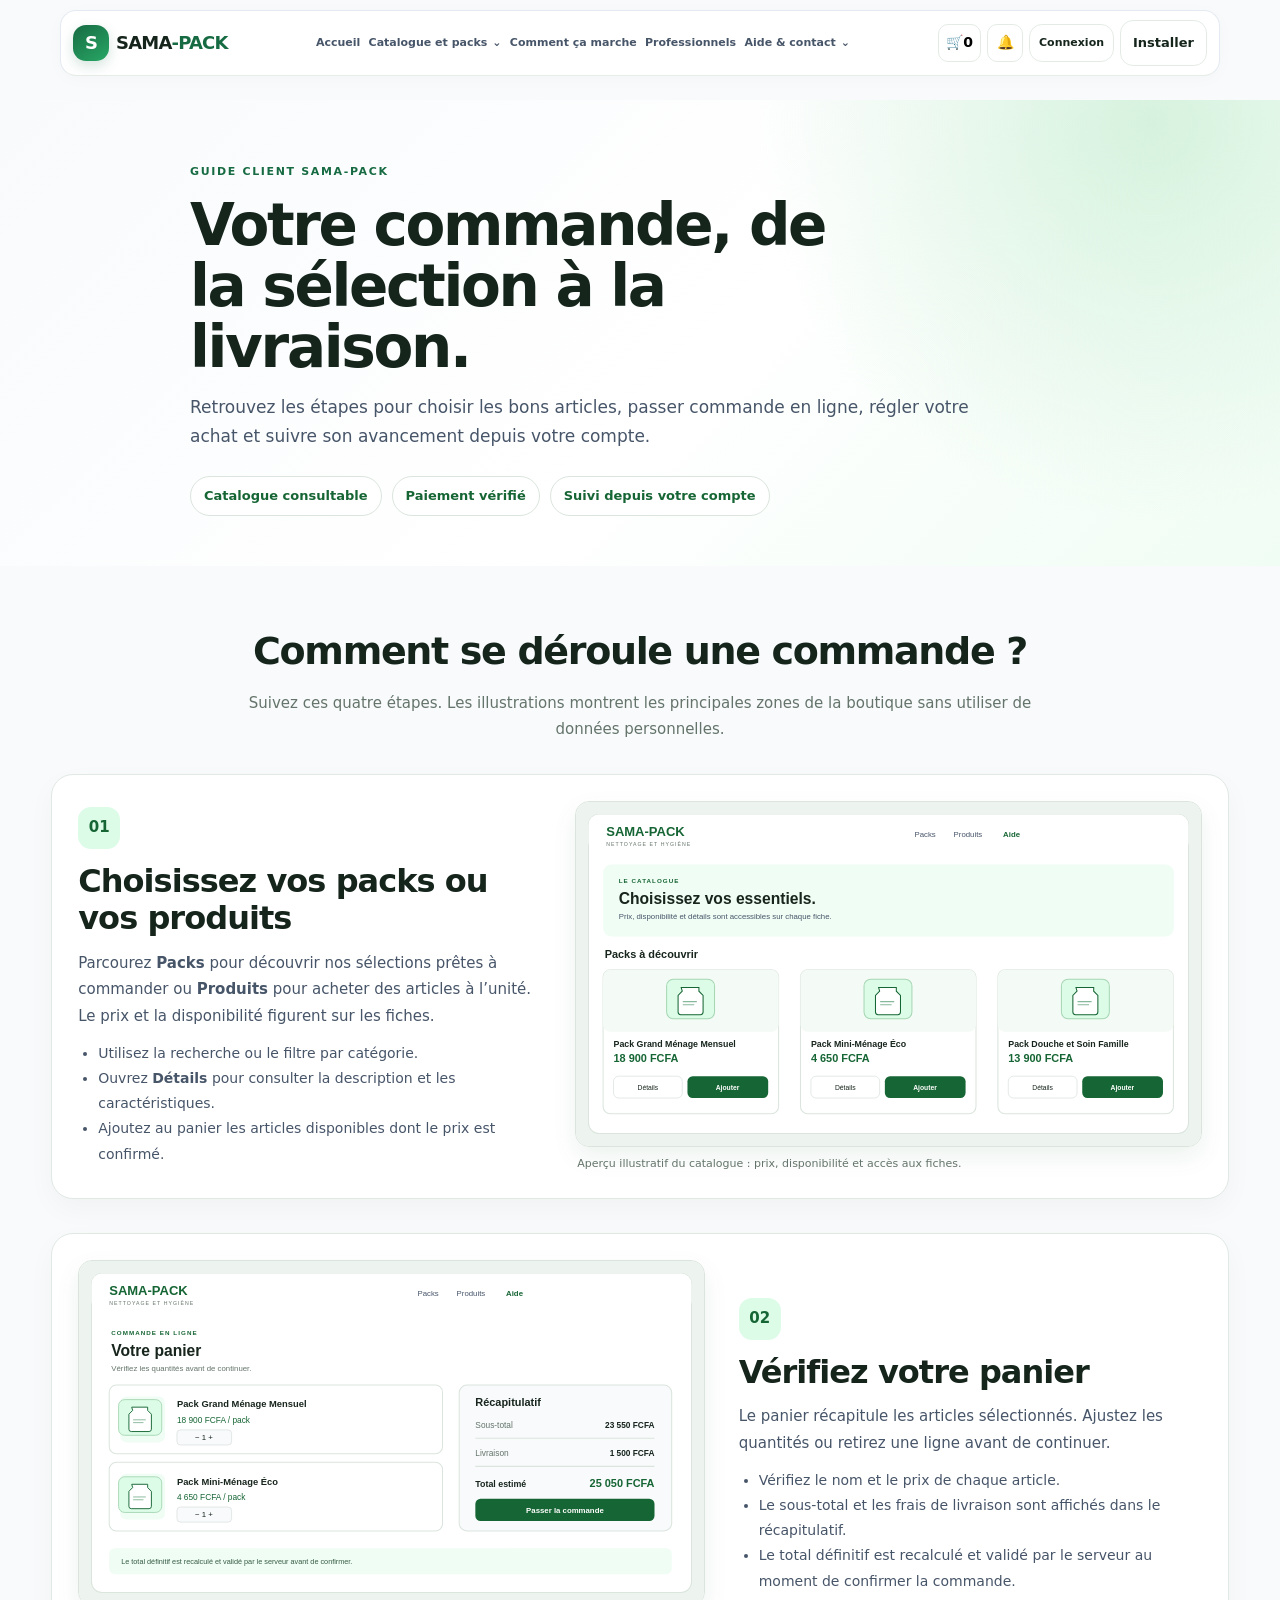
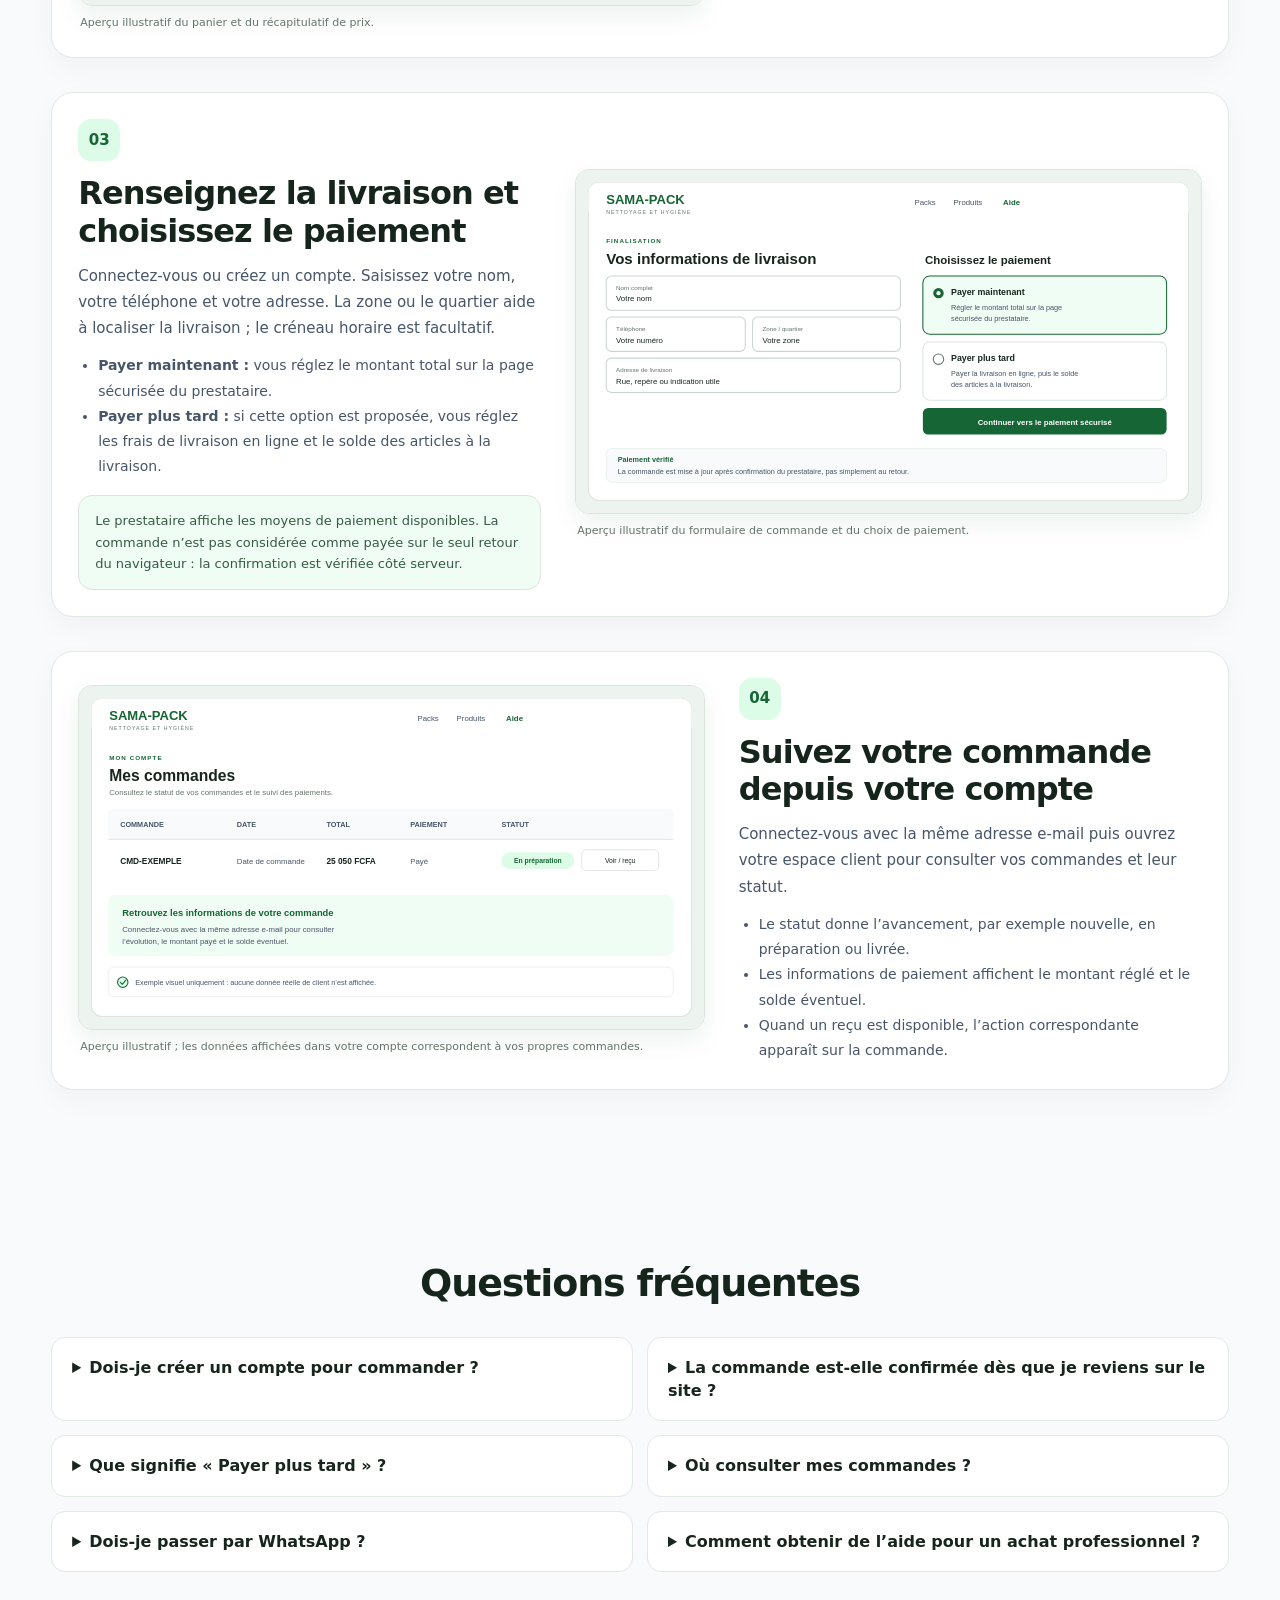
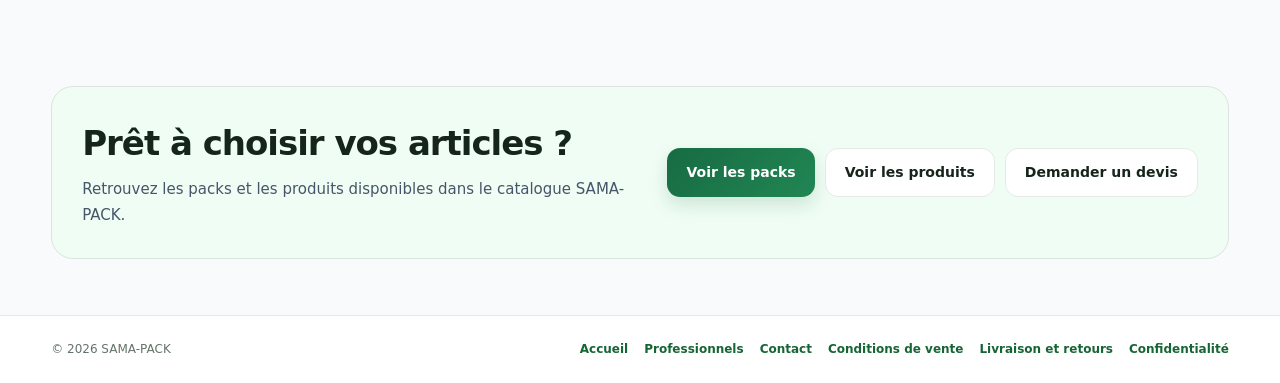
==== commit d0185eb9: "Add installable SAMA-PACK progressive web app" ====
--- a/comment-ca-marche.html
+++ b/comment-ca-marche.html
@@ -13,7 +13,16 @@
 .guide-cta{padding:56px 0}.guide-cta-inner{display:flex;align-items:center;justify-content:space-between;gap:24px;background:#f0fdf4;border:1px solid #dbe5dd;border-radius:22px;padding:30px}.guide-cta h2{font-size:clamp(25px,3vw,34px);letter-spacing:-.03em;margin:0 0 8px}.guide-cta p{margin:0;color:#475569;line-height:1.7;font-size:15px}.guide-cta-actions{display:flex;gap:10px;flex-wrap:wrap;flex-shrink:0}.guide-footer{padding:24px 0;background:#fff;border-top:1px solid #e1e9e3}.guide-footer-inner{display:flex;justify-content:space-between;align-items:center;gap:18px;color:#64746a;font-size:12px}.guide-footer nav{display:flex;gap:16px;flex-wrap:wrap}.guide-footer a{color:#166534;text-decoration:none;font-weight:700}.guide-mobile-nav{display:none}
 @media(max-width:900px){.guide-step,.guide-step:nth-of-type(even){grid-template-columns:1fr;gap:22px;padding:20px}.guide-step:nth-of-type(even) .guide-copy,.guide-step:nth-of-type(even) figure{order:initial}}
 @media(max-width:700px){.guide-hero{padding:38px 0 32px}.guide-hero p{font-size:15px}.guide-content{padding:35px 0 45px}.guide-step{margin-bottom:22px}.guide-copy p{font-size:14px}.guide-faq{padding:42px 0}.guide-faq-grid{grid-template-columns:1fr}.guide-cta{padding:35px 0}.guide-cta-inner{align-items:stretch;flex-direction:column;padding:22px}.guide-cta-actions{flex-direction:column}.guide-cta-actions .btn{width:100%}.guide-footer-inner{flex-direction:column;align-items:flex-start}.guide-mobile-nav{position:fixed;left:50%;bottom:calc(8px + env(safe-area-inset-bottom));transform:translateX(-50%);z-index:45;width:min(560px,calc(100% - 18px));display:grid;grid-template-columns:repeat(5,minmax(0,1fr));gap:2px;padding:7px 5px;border:1px solid rgba(220,233,224,.95);border-radius:20px;background:rgba(255,255,255,.96);box-shadow:0 10px 34px rgba(9,49,27,.20);backdrop-filter:blur(18px)}.guide-mobile-nav a{min-width:0;min-height:51px;display:flex;flex-direction:column;align-items:center;justify-content:center;gap:4px;color:#475569;text-decoration:none;font-size:18px}.guide-mobile-nav small{font-size:10px;font-weight:700}}
-</style></head>
+</style><link rel="manifest" href="/manifest.webmanifest">
+<link rel="icon" type="image/png" sizes="192x192" href="/icons/icon-192.png">
+<link rel="apple-touch-icon" sizes="180x180" href="/icons/apple-touch-icon.png">
+<meta name="apple-mobile-web-app-capable" content="yes">
+<meta name="apple-mobile-web-app-title" content="SAMA-PACK">
+<meta name="apple-mobile-web-app-status-bar-style" content="default">
+<meta name="mobile-web-app-capable" content="yes">
+<link rel="stylesheet" href="/pwa.css?v=20261106-pwa-v1">
+<script src="/pwa.js?v=20261106-pwa-v1" defer></script>
+</head>
 <body class="guide-page"><div id="siteHeaderMount"></div>
 
 <main><section class="guide-hero"><div class="wrap guide-hero-inner"><div class="eyebrow">GUIDE CLIENT SAMA-PACK</div><h1>Votre commande, de la sélection à la livraison.</h1><p>Retrouvez les étapes pour choisir les bons articles, passer commande en ligne, régler votre achat et suivre son avancement depuis votre compte.</p><div class="guide-points"><span class="guide-pill">Catalogue consultable</span><span class="guide-pill">Paiement vérifié</span><span class="guide-pill">Suivi depuis votre compte</span></div></div></section>
--- a/styles.css
+++ b/styles.css
@@ -5,7 +5,7 @@
 .section{padding:84px 0}.section.alt{background:var(--alt)}.section-head{display:flex;justify-content:space-between;gap:25px;align-items:end;margin-bottom:28px}.section h2{font-size:36px;letter-spacing:-.04em;margin:6px 0 0}.controls{display:flex;gap:10px}.input{border:1px solid var(--line);padding:11px 13px;border-radius:12px;background:#fff;outline:none}.input:focus{border-color:#86efac;box-shadow:0 0 0 4px #dcfce7}.product-grid{display:grid;grid-template-columns:repeat(3,1fr);gap:18px}.product-card{border:1px solid var(--line);border-radius:20px;overflow:hidden;background:#fff;display:flex;flex-direction:column;box-shadow:0 7px 20px rgba(15,23,42,.04)}.pack-visual{min-height:165px;padding:18px;display:flex;align-items:center;justify-content:center;background:linear-gradient(135deg,#f0fdf4,#fff)}.pack-box{width:145px;height:105px;border-radius:18px;background:#fff;border:2px solid #bbf7d0;box-shadow:0 12px 28px rgba(22,101,52,.14);display:flex;align-items:center;justify-content:center;flex-direction:column}.pack-box .emoji{font-size:38px}.pack-box .pack-code{font-weight:900;color:var(--green);font-size:12px}.product-body{padding:18px;display:flex;flex-direction:column;gap:12px;flex:1}.product-cat{font-size:11px;color:var(--green);font-weight:900;text-transform:uppercase;letter-spacing:.12em}.product-name{font-size:18px;font-weight:900;line-height:1.25}.product-desc{font-size:13px;color:var(--muted);line-height:1.55;min-height:40px}.price-row{display:flex;justify-content:space-between;align-items:center;margin-top:auto}.price{font-size:22px;font-weight:950}.small-note{color:var(--muted);font-size:11px}.product-actions{display:flex;gap:8px}.product-actions .btn{flex:1}.steps{display:grid;grid-template-columns:repeat(4,1fr);gap:16px}.step{background:#fff;border:1px solid var(--line);padding:22px;border-radius:18px}.step b{display:inline-grid;place-items:center;width:36px;height:36px;border-radius:11px;background:#dcfce7;color:var(--green);font-size:12px}.step h3{margin:16px 0 6px}.step p{font-size:14px;margin:0}.b2b-box{border:1px solid #bbf7d0;background:linear-gradient(120deg,#f0fdf4,#fff);border-radius:25px;padding:34px;display:flex;align-items:center;justify-content:space-between;gap:24px}.b2b-actions{display:flex;gap:10px;white-space:nowrap}.contact-grid{display:grid;grid-template-columns:1fr .85fr;gap:30px;align-items:center}.contact-card{background:#fff;border:1px solid var(--line);border-radius:20px;padding:22px;display:grid;grid-template-columns:auto 1fr auto;gap:15px;align-items:center;box-shadow:var(--shadow)}.contact-icon{width:48px;height:48px;border-radius:14px;background:#dcfce7;display:grid;place-items:center;font-size:24px}.contact-card p{margin:2px 0;color:var(--muted);font-size:13px}.footer{border-top:1px solid var(--line);background:#0f172a;color:#cbd5e1;padding:48px 0 20px}.footer-grid{display:grid;grid-template-columns:1.3fr .7fr .9fr;gap:35px}.footer .brand{color:#fff}.footer a,.footer small{display:block;color:#94a3b8;margin-top:10px;font-size:13px}.footer strong{color:#fff;font-size:13px}.footer-bottom{border-top:1px solid rgba(255,255,255,.1);padding-top:18px;margin-top:30px;font-size:12px;color:#64748b}.toast{position:fixed;bottom:24px;right:24px;background:#0f172a;color:#fff;padding:12px 15px;border-radius:13px;opacity:0;transform:translateY(10px);transition:.25s;z-index:100}.toast.show{opacity:1;transform:translateY(0)}
 .modal{position:fixed;inset:0;background:rgba(15,23,42,.55);backdrop-filter:blur(5px);display:grid;place-items:center;z-index:80;padding:20px}.modal-card{width:min(680px,100%);background:#fff;border-radius:24px;padding:24px;max-height:90vh;overflow:auto}.modal-head{display:flex;justify-content:space-between;align-items:start;gap:16px}.close{border:0;background:#f1f5f9;border-radius:10px;padding:7px 10px;cursor:pointer}.pack-items{margin:20px 0;padding-left:20px;color:#475569;line-height:1.8}.cart-list{display:grid;gap:10px;margin:18px 0}.cart-item{display:grid;grid-template-columns:48px 1fr auto;gap:10px;align-items:center;border-bottom:1px solid var(--line);padding-bottom:12px}.qty{display:flex;align-items:center;gap:7px}.qty button{border:1px solid var(--line);background:#fff;border-radius:8px;width:28px;height:28px;cursor:pointer}.checkout-grid{display:grid;grid-template-columns:1fr 1fr;gap:10px}.checkout-grid .full{grid-column:1/-1}.summary{border:1px solid var(--line);padding:16px;border-radius:15px;background:var(--alt)}.summary-row{display:flex;justify-content:space-between;margin:7px 0}.summary-row.total{font-weight:950;font-size:20px;padding-top:10px;border-top:1px solid var(--line)}.hidden{display:none!important}
 
-.link-btn{background:none;border:0;color:#94a3b8;cursor:pointer;padding:8px}.file-btn{position:relative;overflow:hidden}.file-btn input{position:absolute;inset:0;opacity:0;cursor:pointer}.panel{background:#fff;border:1px solid var(--line);border-radius:18px;padding:18px}.panel h3{margin:0 0 14px}.table-wrap{overflow:auto}.table{width:100%;border-collapse:collapse;font-size:13px}.table th,.table td{padding:11px 10px;border-bottom:1px solid var(--line);text-align:left;white-space:nowrap}.table th{font-size:11px;text-transform:uppercase;letter-spacing:.08em;color:var(--muted)}.status{padding:6px 8px;border-radius:999px;font-size:11px;font-weight:900;background:#f1f5f9}.status.new{background:#dcfce7;color:#166534}.status.processing{background:#fef3c7;color:#92400e}.status.delivered{background:#dbeafe;color:#1d4ed8}.status.cancelled{background:#fee2e2;color:#b91c1c}.admin-form{display:grid;grid-template-columns:repeat(2,1fr);gap:10px}.admin-form .full{grid-column:1/-1}.admin-form label{font-size:11px;color:var(--muted);display:grid;gap:6px}.admin-form textarea{min-height:90px}.empty{padding:35px;text-align:center;color:var(--muted)}
+.link-btn{background:none;border:0;color:#94a3b8;cursor:pointer;padding:8px}.file-btn{position:relative;overflow:hidden}.file-btn input{position:absolute;inset:0;opacity:0;cursor:pointer}.panel{background:#fff;border:1px solid var(--line);border-radius:18px;padding:18px}.panel h3{margin:0 0 14px}.table-wrap{overflow:hidden}.table{width:100%;border-collapse:collapse;font-size:13px}.table th,.table td{padding:11px 10px;border-bottom:1px solid var(--line);text-align:left;white-space:nowrap}.table th{font-size:11px;text-transform:uppercase;letter-spacing:.08em;color:var(--muted)}.status{padding:6px 8px;border-radius:999px;font-size:11px;font-weight:900;background:#f1f5f9}.status.new{background:#dcfce7;color:#166534}.status.processing{background:#fef3c7;color:#92400e}.status.delivered{background:#dbeafe;color:#1d4ed8}.status.cancelled{background:#fee2e2;color:#b91c1c}.admin-form{display:grid;grid-template-columns:repeat(2,1fr);gap:10px}.admin-form .full{grid-column:1/-1}.admin-form label{font-size:11px;color:var(--muted);display:grid;gap:6px}.admin-form textarea{min-height:90px}.empty{padding:35px;text-align:center;color:var(--muted)}
 @media(max-width:900px){.desktop-nav{display:none}.hero-grid,.contact-grid{grid-template-columns:1fr}.product-grid{grid-template-columns:repeat(2,1fr)}.steps{grid-template-columns:repeat(2,1fr)}.b2b-box{flex-direction:column;align-items:flex-start}.footer-grid{grid-template-columns:1fr 1fr}}
 @media(max-width:600px){.nav{height:62px}.hero{padding:45px 0}.hero-actions,.controls,.b2b-actions{flex-direction:column;align-items:stretch}.product-grid{grid-template-columns:1fr}.steps,.footer-grid{grid-template-columns:1fr}.section{padding:58px 0}.section-head{align-items:stretch;flex-direction:column}.checkout-grid,.admin-form{grid-template-columns:1fr}.trust-row{gap:18px}}
 
@@ -1969,18 +1969,19 @@
 @media(max-width:700px){.how-teaser{align-items:stretch;flex-direction:column;gap:18px}.how-teaser>.btn{width:100%}.catalog-unavailable{min-height:55vh}.catalog-unavailable-actions{width:100%;flex-direction:column}.catalog-unavailable-actions .btn{width:100%}}
 
 
-/* Pack personnalisé : bannière horizontale compacte et illustration line-art */
+/* Carte promotionnelle : séparation stricte du texte et de l’action, avec empilement mobile */
 .budget-builder-launch {
   position: relative;
   isolation: isolate;
   display: flex;
-  flex-flow: row nowrap;
+  flex-direction: row;
+  flex-wrap: nowrap;
   align-items: center;
   justify-content: space-between;
-  gap: 14px;
-  min-height: 112px;
+  gap: 24px;
+  min-height: 124px;
   margin: 0 0 18px;
-  padding: 12px 18px;
+  padding: 16px 20px;
   overflow: hidden;
   border: 1px solid #d7e9dc;
   border-radius: 16px;
@@ -2002,6 +2003,7 @@
 .budget-builder-launch-copy {
   flex: 1 1 0;
   min-width: 0;
+  max-width: 66%;
 }
 .budget-builder-launch-copy .eyebrow {
   display: inline-flex;
@@ -2027,17 +2029,17 @@
   margin: 0;
   color: #52645a;
   font-size: .82rem;
-  line-height: 1.4;
+  line-height: 1.45;
 }
 .budget-builder-action {
   position: relative;
   display: flex;
-  flex: 0 0 34%;
+  flex: 0 0 clamp(205px, 30%, 285px);
   align-items: center;
   justify-content: flex-end;
   align-self: stretch;
   min-width: 0;
-  min-height: 86px;
+  min-height: 88px;
 }
 .budget-builder-illustration {
   position: absolute;
@@ -2046,19 +2048,21 @@
   width: 100%;
   height: 100%;
   overflow: visible;
-  opacity: .9;
+  opacity: .38;
   pointer-events: none;
 }
 .budget-builder-cta {
   position: relative;
   z-index: 1;
   display: inline-flex;
+  flex: 0 0 auto;
   align-items: center;
   justify-content: center;
   gap: 8px;
   min-width: 0;
-  min-height: 40px;
-  padding: 9px 16px;
+  max-width: 100%;
+  min-height: 42px;
+  padding: 10px 16px;
   border: 1px solid #007747;
   border-radius: 999px;
   background: #008751;
@@ -2066,7 +2070,7 @@
   box-shadow: 0 5px 13px rgba(0,135,81,.16);
   font-size: .78rem;
   font-weight: 800;
-  line-height: 1.1;
+  line-height: 1.2;
   text-align: center;
   white-space: nowrap;
   transition: background .2s ease, box-shadow .2s ease, transform .2s ease;
@@ -2090,65 +2094,65 @@
 }
 @media (max-width: 700px) {
   .budget-builder-launch {
-    gap: 6px;
-    min-height: 102px;
+    flex-direction: column;
+    align-items: stretch;
+    gap: 14px;
+    min-height: 0;
     margin-bottom: 14px;
-    padding: 10px 11px;
+    padding: 15px 14px;
     border-radius: 14px;
   }
   .budget-builder-launch-copy {
-    flex: 1 1 64%;
+    flex: 0 1 auto;
+    width: 100%;
+    max-width: none;
   }
   .budget-builder-launch-copy .eyebrow {
     gap: 4px;
-    margin-bottom: 5px;
+    margin-bottom: 6px;
     font-size: 9px;
     letter-spacing: .04em;
   }
   .budget-builder-kicker-icon { font-size: 12px; }
   .budget-builder-launch-copy h3 {
-    margin-bottom: 4px;
-    font-size: 16px;
-    line-height: 1.12;
+    margin-bottom: 5px;
+    font-size: 17px;
+    line-height: 1.18;
   }
   .budget-builder-launch-copy p {
-    display: -webkit-box;
-    overflow: hidden;
-    -webkit-box-orient: vertical;
-    -webkit-line-clamp: 2;
-    font-size: 10.5px;
-    line-height: 1.3;
+    max-width: 55ch;
+    font-size: 12px;
+    line-height: 1.45;
   }
   .budget-builder-action {
-    flex: 0 0 36%;
-    min-height: 82px;
-    align-items: flex-end;
-    justify-content: center;
-    padding-bottom: 1px;
+    flex: 0 0 auto;
+    width: 100%;
+    max-width: none;
+    align-self: auto;
+    min-height: 62px;
+    justify-content: flex-end;
   }
   .budget-builder-illustration {
-    width: 100%;
+    inset: 0 0 0 auto;
+    width: min(230px, 78%);
     height: 100%;
-    opacity: .82;
+    opacity: .28;
   }
   .budget-builder-cta {
-    min-height: 34px;
-    width: 100%;
-    padding: 8px 4px;
-    gap: 4px;
-    border-radius: 999px;
-    font-size: clamp(9px, 2.5vw, 10.5px);
+    width: min(100%, 260px);
+    min-height: 42px;
+    padding: 10px 16px;
+    gap: 7px;
+    font-size: .78rem;
+    white-space: normal;
   }
 }
 @media (max-width: 380px) {
-  .budget-builder-launch {
-    gap: 4px;
-    padding: 9px;
-  }
-  .budget-builder-launch-copy h3 { font-size: 15px; }
-  .budget-builder-launch-copy p { font-size: 10px; }
-  .budget-builder-action { flex-basis: 38%; }
-  .budget-builder-cta { font-size: 9px; }
+  .budget-builder-launch { padding: 14px 12px; }
+  .budget-builder-launch-copy h3 { font-size: 16px; }
+  .budget-builder-launch-copy p { font-size: 11.5px; }
+  .budget-builder-action { min-height: 58px; }
+  .budget-builder-cta { width: 100%; }
 }
 @media (prefers-reduced-motion: reduce) {
   .budget-builder-cta,
@@ -3419,7 +3423,7 @@
 }
 #adminPanel #adminContent .table-wrap {
   max-width: 100%;
-  overflow: auto;
+  overflow: hidden;
   border: 1px solid #e9efe9;
   border-radius: 12px;
   background: #fff;
@@ -5258,8 +5262,9 @@
 #adminPanel #adminContent .table-wrap {
   width: 100%;
   max-width: 100%;
-  overflow-x: auto;
-  -webkit-overflow-scrolling: touch;
+  overflow-x: hidden;
+  overflow-y: visible;
+  -webkit-overflow-scrolling: auto;
 }
 @media (max-width: 900px) {
   #adminPanel .admin-shell { grid-template-columns: minmax(0, 1fr); }
@@ -6558,3 +6563,1433 @@
     transition: none;
   }
 }
+
+
+
+/* Fenêtre de détail de commande : présentation compacte et lisible */
+.modal-card:has(.order-details-modal) {
+  width: min(760px, 100%);
+  max-width: 760px;
+  padding: clamp(16px, 2.6vw, 26px);
+}
+.order-details-modal {
+  display: grid;
+  gap: 15px;
+  color: #24352b;
+}
+.order-details-modal .modal-head { align-items: center; margin-bottom: 0; }
+.order-details-modal .modal-head h2 { margin: 3px 0 0; overflow-wrap: anywhere; }
+.order-details-customer {
+  display: flex;
+  flex-wrap: wrap;
+  align-items: center;
+  gap: 5px 8px;
+  padding: 11px 13px;
+  border: 1px solid #e7eee9;
+  border-radius: 12px;
+  background: #f8fbf9;
+  font-size: 13px;
+}
+.order-details-customer > strong { font-weight: 700; color: #1f3e2c; }
+.order-details-customer p {
+  flex: 1 1 100%;
+  margin: 2px 0 0;
+  color: #52645a;
+  line-height: 1.45;
+  overflow-wrap: anywhere;
+}
+.order-details-customer .small-note { font-size: 11px; }
+.order-details-modal .order-track {
+  display: grid;
+  grid-template-columns: repeat(6, minmax(0, 1fr));
+  gap: 7px;
+  width: 100%;
+  max-width: none;
+  margin: 0;
+  padding: 0;
+}
+.order-details-modal .order-track li {
+  min-width: 0;
+  display: flex;
+  flex-direction: row;
+  align-items: center;
+  justify-content: center;
+  gap: 5px;
+  padding: 7px 6px;
+  border: 1px solid #e4eae6;
+  border-radius: 10px;
+  background: #f7f9f8;
+  color: #68756d;
+  text-align: left;
+  font-size: 10px;
+}
+.order-details-modal .order-track li::after { display: none; }
+.order-details-modal .order-track-dot {
+  flex: 0 0 18px;
+  width: 18px;
+  height: 18px;
+  border: 1px solid #d7dfda;
+  background: #eef2ef;
+  color: #69766e;
+  font-size: 9px;
+}
+.order-details-modal .order-track li.is-done .order-track-dot {
+  border-color: #d7dfda;
+  background: #eef2ef;
+  color: #69766e;
+}
+.order-details-modal .order-track li.is-current {
+  border-color: #16834b;
+  background: #eaf7ef;
+  color: #14532d;
+  font-weight: 700;
+}
+.order-details-modal .order-track li.is-current .order-track-dot {
+  border-color: #16834b;
+  background: #16834b;
+  color: #fff;
+  box-shadow: 0 0 0 2px rgba(22,131,75,.12);
+}
+.order-details-modal .order-track-label {
+  min-width: 0;
+  color: inherit;
+  font-size: 10px;
+  line-height: 1.2;
+  font-weight: 600;
+  overflow-wrap: anywhere;
+}
+.order-details-section { min-width: 0; }
+.order-details-section > h3,
+.order-details-section-head h3 {
+  margin: 0;
+  color: #1c3d2a;
+  font-size: 14px;
+  font-weight: 750;
+}
+.order-details-section-head {
+  display: flex;
+  align-items: baseline;
+  justify-content: space-between;
+  gap: 12px;
+  margin-bottom: 8px;
+}
+.order-details-section-head > span {
+  color: #77847b;
+  font-size: 11px;
+  white-space: nowrap;
+}
+.order-details-modal .order-detail-items {
+  display: grid;
+  gap: 0;
+  margin: 0;
+  padding: 0;
+  list-style: none;
+  color: #33443a;
+}
+.order-details-modal .order-detail-item {
+  display: grid;
+  grid-template-columns: 34px minmax(0, 1fr);
+  align-items: center;
+  gap: 10px;
+  margin: 0;
+  padding: 10px 9px;
+  border-bottom: 1px solid #e8eee9;
+  background: #fbfcfb;
+  line-height: 1.4;
+}
+.order-details-modal .order-detail-item:nth-child(even) { background: #f7faf8; }
+.order-detail-quantity {
+  display: inline-grid;
+  place-items: center;
+  min-height: 26px;
+  padding: 0 5px;
+  border-radius: 8px;
+  background: #edf4ef;
+  color: #365c43;
+  font-size: 11px;
+  font-weight: 750;
+  white-space: nowrap;
+}
+.order-detail-item-copy { display: grid; gap: 3px; min-width: 0; }
+.order-detail-item-copy strong {
+  color: #293b30;
+  font-size: 12px;
+  font-weight: 650;
+  overflow-wrap: anywhere;
+}
+.order-detail-item-copy small { color: #78847c; font-size: 10px; line-height: 1.35; }
+.order-details-modal .order-detail-empty {
+  margin: 0;
+  padding: 11px 12px;
+  border: 1px dashed #dbe4de;
+  border-radius: 10px;
+  color: #77847b;
+  font-size: 12px;
+  list-style: none;
+}
+.order-details-section > .order-details-summary {
+  display: grid;
+  gap: 0;
+  margin: 9px 0 0;
+  padding: 13px;
+  border: 1px solid #e3ebe5;
+  border-radius: 14px;
+  background: #fbfcfb;
+}
+.order-details-breakdown { display: grid; gap: 0; }
+.order-details-summary .summary-row {
+  display: flex;
+  align-items: flex-start;
+  justify-content: space-between;
+  gap: 20px;
+  margin: 0;
+  padding: 8px 2px;
+  color: #66736a;
+  font-size: 12px;
+  line-height: 1.4;
+}
+.order-details-summary .summary-row + .summary-row { border-top: 1px solid #edf1ee; }
+.order-details-summary .summary-row strong {
+  flex: 0 1 auto;
+  max-width: 58%;
+  color: #304438;
+  font-size: 12px;
+  font-weight: 650;
+  text-align: right;
+  font-variant-numeric: tabular-nums;
+  overflow-wrap: anywhere;
+}
+.order-details-final {
+  display: grid;
+  gap: 8px;
+  margin-top: 5px;
+  padding-top: 10px;
+  border-top: 1px solid #dce6df;
+}
+.order-details-summary .summary-row.order-total-row {
+  align-items: center;
+  padding: 3px 2px 5px;
+  border: 0;
+  color: #283f30;
+  font-size: 13px;
+  font-weight: 750;
+}
+.order-details-summary .summary-row.order-total-row strong {
+  color: #14532d;
+  font-size: 19px;
+  font-weight: 850;
+}
+.order-details-summary .summary-row.order-balance-row {
+  align-items: center;
+  gap: 12px;
+  padding: 11px 12px;
+  border: 1px solid #f0d8a5;
+  border-radius: 11px;
+  background: #fff8e9;
+  color: #87570b;
+  font-size: 12px;
+  font-weight: 700;
+}
+.order-details-summary .summary-row.order-balance-row strong {
+  color: #87570b;
+  font-size: 15px;
+  font-weight: 850;
+}
+.order-details-summary .summary-row.order-balance-row.is-settled {
+  border-color: #d5e9dc;
+  background: #f0f8f3;
+  color: #376347;
+}
+.order-details-summary .summary-row.order-balance-row.is-settled strong { color: #23613b; }
+.order-details-modal > .btn { margin-top: 1px; }
+@media (max-width: 700px) {
+  .order-details-modal { gap: 13px; }
+  .order-details-modal .order-track { grid-template-columns: repeat(3, minmax(0, 1fr)); gap: 6px; }
+  .order-details-modal .order-track li { justify-content: flex-start; padding: 7px 6px; }
+}
+@media (max-width: 390px) {
+  .modal-card:has(.order-details-modal) { padding: 14px 12px; }
+  .order-details-customer { padding: 10px; }
+  .order-details-modal .order-track { gap: 5px; }
+  .order-details-modal .order-track li { gap: 4px; padding: 6px 5px; }
+  .order-details-modal .order-track-label { font-size: 9px; }
+  .order-details-section > .order-details-summary { padding: 10px; }
+  .order-details-summary .summary-row { gap: 12px; font-size: 11px; }
+  .order-details-summary .summary-row strong { font-size: 11px; }
+  .order-details-summary .summary-row.order-total-row strong { font-size: 17px; }
+}
+
+
+/* Liste des commandes : tableau sans débordement et lignes ouvrables */
+#adminPanel #adminContent .admin-orders-table-wrap { min-width: 0; }
+#adminPanel #adminContent .admin-orders-table { min-width: 0; width: 100%; }
+#adminPanel #adminContent .admin-orders-table .admin-order-col-reference { width: 23%; }
+#adminPanel #adminContent .admin-orders-table .admin-order-col-date { width: 11%; }
+#adminPanel #adminContent .admin-orders-table .admin-order-col-client { width: 17%; }
+#adminPanel #adminContent .admin-orders-table .admin-order-col-total { width: 13%; white-space: nowrap; }
+#adminPanel #adminContent .admin-orders-table .admin-order-col-paid { width: 12%; }
+#adminPanel #adminContent .admin-orders-table .admin-order-col-status { width: 12%; }
+#adminPanel #adminContent .admin-orders-table .admin-order-col-actions { width: 12%; }
+#adminPanel #adminContent .admin-orders-table .admin-order-date-inline { display: none; }
+#adminPanel #adminContent .admin-order-row {
+  cursor: pointer;
+  transition: background-color .14s ease, box-shadow .14s ease;
+}
+#adminPanel #adminContent .admin-order-row:hover { background: #f2f8f4; }
+#adminPanel #adminContent .admin-order-row:active { background: #eaf4ed; }
+#adminPanel #adminContent .admin-order-row:focus-visible {
+  outline: 2px solid #27834b;
+  outline-offset: -2px;
+  background: #f2f8f4;
+}
+#adminPanel #adminContent .admin-order-client-name { font-weight: 650; }
+@media (max-width: 600px) {
+  #adminPanel .admin-top-actions {
+    flex-wrap: wrap;
+    justify-content: flex-start;
+    align-items: stretch;
+    gap: 7px;
+  }
+  #adminPanel .admin-global-search {
+    flex: 1 1 100%;
+    min-width: 100%;
+    width: 100%;
+  }
+  #adminPanel .admin-header-action {
+    flex: 1 1 calc(50% - 4px);
+    min-width: 0;
+    white-space: normal;
+  }
+  #adminPanel #adminContent .admin-orders-table-wrap {
+    width: 100%;
+    max-width: 100%;
+    overflow-x: hidden;
+    overflow-y: visible;
+  }
+  #adminPanel #adminContent .admin-orders-table {
+    width: 100%;
+    min-width: 0 !important;
+    table-layout: fixed;
+    font-size: 11px;
+  }
+  #adminPanel #adminContent .admin-orders-table th,
+  #adminPanel #adminContent .admin-orders-table td {
+    padding: 10px 6px;
+    vertical-align: middle;
+  }
+  #adminPanel #adminContent .admin-orders-table .admin-order-col-date,
+  #adminPanel #adminContent .admin-orders-table .admin-order-col-paid,
+  #adminPanel #adminContent .admin-orders-table .admin-order-col-status,
+  #adminPanel #adminContent .admin-orders-table .admin-order-col-assigned,
+  #adminPanel #adminContent .admin-orders-table .admin-order-col-delivery-cost,
+  #adminPanel #adminContent .admin-orders-table .admin-order-col-actions {
+    display: none !important;
+  }
+  #adminPanel #adminContent .admin-orders-table .admin-order-col-reference { width: 43%; }
+  #adminPanel #adminContent .admin-orders-table .admin-order-col-client { width: 32%; }
+  #adminPanel #adminContent .admin-orders-table .admin-order-col-total { width: 25%; }
+  #adminPanel #adminContent .admin-orders-table .admin-order-col-reference strong {
+    display: block;
+    overflow-wrap: anywhere;
+    font-size: 10px;
+    line-height: 1.3;
+  }
+  #adminPanel #adminContent .admin-orders-table .admin-order-date-inline {
+    display: block;
+    margin-top: 3px;
+    color: #849087;
+    font-size: 9px;
+    line-height: 1.25;
+  }
+  #adminPanel #adminContent .admin-orders-table .admin-order-client-name {
+    display: block;
+    overflow-wrap: anywhere;
+    font-size: 10px;
+    line-height: 1.3;
+  }
+  #adminPanel #adminContent .admin-orders-table .admin-order-client-phone { display: none; }
+  #adminPanel #adminContent .admin-orders-table .admin-order-col-total {
+    white-space: normal;
+    overflow-wrap: anywhere;
+    font-size: 10px;
+    text-align: right;
+  }
+  #adminPanel #adminContent .admin-orders-table .admin-order-col-total strong {
+    font-size: 10px;
+    white-space: normal;
+  }
+}
+@media (prefers-reduced-motion: reduce) {
+  #adminPanel #adminContent .admin-order-row { transition: none; }
+}
+
+
+/* ==========================================================================
+   SAMA-PACK · Admin application shell
+   Un seul système de mise en page partagé par toutes les rubriques.
+   Les variables sont locales au back-office pour ne pas modifier la boutique.
+   ========================================================================== */
+#adminPanel {
+  --admin-sidebar-width: 264px;
+  --admin-bg: #f4f7f5;
+  --admin-surface: #ffffff;
+  --admin-surface-soft: #f8fbf9;
+  --admin-border: #e3ebe5;
+  --admin-ink: #193426;
+  --admin-muted: #738176;
+  --admin-green: #187a45;
+  --admin-green-dark: #0f5631;
+  --admin-shadow: 0 8px 26px rgba(17, 49, 29, .055);
+  --admin-radius: 16px;
+  color: var(--admin-ink);
+  font-family: inherit;
+}
+#adminPanel.admin-overlay {
+  height: 100vh !important;
+  height: 100dvh !important;
+  background: var(--admin-bg) !important;
+  color: var(--admin-ink);
+}
+#adminPanel .admin-shell {
+  display: grid !important;
+  grid-template-columns: var(--admin-sidebar-width) minmax(0, 1fr) !important;
+  width: 100%;
+  height: 100%;
+  min-height: 0;
+  background: var(--admin-bg);
+}
+#adminPanel .admin-sidebar {
+  gap: 0;
+  padding: 18px 13px 12px;
+  background: #10251b;
+}
+#adminPanel .admin-sidebar-header {
+  min-height: 48px;
+  margin-bottom: 16px;
+  padding: 0 4px 13px;
+  border-bottom: 1px solid rgba(230,247,236,.12);
+}
+#adminPanel .admin-brand {
+  gap: 9px;
+  margin: 0;
+  padding: 0 2px;
+  font-size: 15px;
+  font-weight: 850;
+  letter-spacing: -.035em;
+  text-decoration: none;
+}
+#adminPanel .admin-brand .brand-mark {
+  display: grid;
+  flex: 0 0 34px;
+  place-items: center;
+  width: 34px;
+  height: 34px;
+  border-radius: 11px;
+  background: #d9f3e1;
+  color: #14532d;
+  font-size: 17px;
+  box-shadow: 0 4px 12px rgba(0,0,0,.12);
+}
+#adminPanel .admin-brand > span:last-child > span { color: #9ed4ae; }
+#adminPanel .admin-sidebar-content {
+  gap: 12px;
+  scrollbar-color: rgba(206,229,213,.35) transparent;
+}
+#adminPanel .admin-profile-trigger {
+  display: grid;
+  grid-template-columns: 38px minmax(0, 1fr) 14px;
+  align-items: center;
+  gap: 10px;
+  width: 100%;
+  min-width: 0;
+  padding: 10px 9px;
+  border: 1px solid rgba(214,240,222,.14);
+  border-radius: 13px;
+  background: rgba(255,255,255,.065);
+  color: #f2faf4;
+  text-align: left;
+  cursor: pointer;
+  transition: background .16s ease, border-color .16s ease, transform .16s ease;
+}
+#adminPanel .admin-profile-trigger:hover {
+  border-color: rgba(171,224,188,.42);
+  background: rgba(255,255,255,.105);
+}
+#adminPanel .admin-profile-trigger:active { transform: translateY(1px); }
+#adminPanel .admin-profile-trigger:focus-visible {
+  outline: 2px solid #8bd5a3;
+  outline-offset: 2px;
+}
+#adminPanel .admin-profile-avatar {
+  display: grid;
+  place-items: center;
+  width: 38px;
+  height: 38px;
+  border: 1px solid rgba(222,247,229,.48);
+  border-radius: 12px;
+  background: linear-gradient(145deg, #d9f3e1, #a8d9b7);
+  color: #14532d;
+  font-size: 12px;
+  font-weight: 900;
+  letter-spacing: .02em;
+}
+#adminPanel .admin-profile-copy {
+  display: grid;
+  gap: 4px;
+  min-width: 0;
+}
+#adminPanel .admin-profile-copy strong {
+  overflow: hidden;
+  color: #f4faf6;
+  font-size: 11px;
+  font-weight: 750;
+  line-height: 1.3;
+  text-overflow: ellipsis;
+  white-space: nowrap;
+}
+#adminPanel .admin-profile-role {
+  color: #a8cfb4;
+  font-size: 9px;
+  font-weight: 650;
+  line-height: 1.2;
+}
+#adminPanel .admin-profile-chevron {
+  width: 14px;
+  height: 14px;
+  color: #9db6a5;
+}
+#adminPanel .admin-nav-search {
+  gap: 7px;
+  margin: 0;
+  padding: 0 1px 12px;
+  border-bottom: 1px solid rgba(229,245,235,.12);
+  color: #a9c2b2;
+  font-size: 9px;
+  font-weight: 800;
+  letter-spacing: .055em;
+  text-transform: uppercase;
+}
+#adminPanel .admin-nav-search-field {
+  display: flex;
+  align-items: center;
+  gap: 8px;
+  min-width: 0;
+  min-height: 37px;
+  padding: 0 10px;
+  border: 1px solid rgba(229,245,235,.16);
+  border-radius: 10px;
+  background: rgba(255,255,255,.07);
+  color: #a8c1b0;
+  transition: border-color .15s ease, background .15s ease;
+}
+#adminPanel .admin-nav-search-field:focus-within {
+  border-color: #69c18a;
+  background: rgba(255,255,255,.1);
+}
+#adminPanel .admin-nav-search-field svg {
+  flex: 0 0 16px;
+  width: 16px;
+  height: 16px;
+}
+#adminPanel .admin-nav-search .input {
+  min-height: 35px;
+  padding: 8px 0;
+  border: 0;
+  outline: 0;
+  background: transparent;
+  color: #fff;
+  font-size: 11px;
+}
+#adminPanel .admin-nav-search .input:focus { box-shadow: none; }
+#adminPanel .admin-nav-search .input::placeholder { color: #91aa9a; }
+#adminPanel .admin-navigation {
+  display: grid;
+  flex: 0 0 auto;
+  gap: 7px;
+  width: 100%;
+  min-width: 0;
+}
+#adminPanel .admin-nav-group {
+  gap: 2px;
+  padding-bottom: 4px;
+}
+#adminPanel .admin-nav-heading {
+  padding: 8px 10px 4px;
+  color: #83bd96;
+  font-size: 8px;
+  letter-spacing: .13em;
+}
+#adminPanel .side-btn {
+  align-items: center;
+  gap: 9px;
+  min-height: 36px;
+  padding: 8px 10px;
+  border-radius: 9px;
+  color: #d5e5da;
+  font-size: 11px;
+  font-weight: 620;
+  line-height: 1.25;
+}
+#adminPanel .side-btn > .admin-nav-icon {
+  display: inline-grid;
+  flex: 0 0 19px;
+  place-items: center;
+  width: 19px;
+  height: 19px;
+  border-radius: 6px;
+  color: #a8cbb3;
+  font-size: 13px;
+  line-height: 1;
+}
+#adminPanel .side-btn > span:last-child {
+  flex: 1 1 auto;
+  min-width: 0;
+}
+#adminPanel .side-btn:hover {
+  border-color: rgba(224,246,232,.1);
+  background: rgba(255,255,255,.075);
+  color: #fff;
+}
+#adminPanel .side-btn:hover > .admin-nav-icon { color: #e0f6e7; }
+#adminPanel .side-btn.active {
+  border-color: #b7e6c4;
+  background: #e0f4e5;
+  color: #16472b;
+  box-shadow: inset 3px 0 #35a35e;
+}
+#adminPanel .side-btn.active > .admin-nav-icon {
+  background: rgba(22,101,52,.09);
+  color: #166534;
+}
+#adminPanel .sidebar-foot {
+  margin-top: 4px;
+  padding: 10px 2px 0;
+  border-top: 1px solid rgba(229,245,235,.12);
+}
+#adminPanel .admin-close-management {
+  display: inline-flex;
+  align-items: center;
+  gap: 8px;
+  min-height: 32px;
+  padding: 5px 8px;
+  border: 0;
+  border-radius: 8px;
+  background: transparent;
+  color: #a8c1b0;
+  font: inherit;
+  font-size: 10px;
+  font-weight: 650;
+  cursor: pointer;
+}
+#adminPanel .admin-close-management svg { width: 16px; height: 16px; }
+#adminPanel .admin-close-management:hover { background: rgba(255,255,255,.07); color: #fff; }
+
+#adminPanel .admin-main {
+  display: flex;
+  flex-direction: column;
+  align-items: stretch;
+  gap: 17px;
+  width: auto;
+  min-width: 0;
+  min-height: 0;
+  padding: clamp(20px, 2.4vw, 34px);
+  overflow-x: hidden;
+  overflow-y: auto;
+  background: var(--admin-bg);
+}
+#adminPanel .admin-top.admin-page-header {
+  display: flex;
+  flex: 0 0 auto;
+  align-items: center;
+  justify-content: space-between;
+  flex-wrap: wrap;
+  gap: 16px 24px;
+  width: 100%;
+  min-width: 0;
+  margin: 0;
+  padding: 0 0 17px;
+  border: 0;
+  border-bottom: 1px solid #dfe8e1;
+  border-radius: 0;
+  background: transparent;
+  box-shadow: none;
+}
+#adminPanel .admin-top-heading {
+  display: grid;
+  flex: 1 1 300px;
+  gap: 5px;
+  min-width: 0;
+}
+#adminPanel .admin-breadcrumbs {
+  display: flex;
+  align-items: center;
+  gap: 7px;
+  min-width: 0;
+  color: #849188;
+  font-size: 10px;
+  font-weight: 650;
+  line-height: 1.35;
+}
+#adminPanel .admin-breadcrumbs svg { flex: 0 0 12px; width: 12px; height: 12px; color: #a2afa6; }
+#adminPanel .admin-breadcrumbs [aria-current="page"] { color: #4d7059; }
+#adminPanel .admin-top h1,
+#adminPanel .admin-top h2 {
+  margin: 0;
+  color: #173b27;
+  font-size: clamp(24px, 2.35vw, 32px);
+  font-weight: 850;
+  line-height: 1.1;
+  letter-spacing: -.045em;
+}
+#adminPanel .admin-context {
+  margin: 0;
+  color: #718078;
+  font-size: 11px;
+  line-height: 1.4;
+}
+#adminPanel .admin-header-actions {
+  display: flex;
+  flex: 0 0 auto;
+  align-items: center;
+  justify-content: flex-end;
+  gap: 10px;
+  min-width: 0;
+}
+#adminPanel .admin-icon-toolbar {
+  display: inline-flex;
+  align-items: center;
+  gap: 4px;
+  padding: 4px;
+  border: 1px solid #e1e9e3;
+  border-radius: 12px;
+  background: var(--admin-surface);
+  box-shadow: 0 2px 7px rgba(20,51,32,.035);
+}
+#adminPanel .admin-icon-button {
+  position: relative;
+  display: inline-grid;
+  flex: 0 0 36px;
+  place-items: center;
+  width: 36px;
+  height: 36px;
+  padding: 0;
+  border: 0;
+  border-radius: 9px;
+  background: transparent;
+  color: #496354;
+  cursor: pointer;
+  transition: background .15s ease, color .15s ease, transform .15s ease;
+}
+#adminPanel .admin-icon-button svg { width: 18px; height: 18px; }
+#adminPanel .admin-icon-button:hover { background: #edf6ef; color: #14532d; }
+#adminPanel .admin-icon-button:active { transform: scale(.96); }
+#adminPanel .admin-icon-button:focus-visible,
+#adminPanel .admin-store-button:focus-visible {
+  outline: 2px solid #23834b;
+  outline-offset: 2px;
+}
+#adminPanel .admin-notification-badge {
+  position: absolute;
+  top: 2px;
+  right: 1px;
+  display: grid;
+  place-items: center;
+  min-width: 16px;
+  height: 16px;
+  padding: 0 4px;
+  border: 2px solid #fff;
+  border-radius: 999px;
+  background: #dc4545;
+  color: #fff;
+  font-size: 8px;
+  font-weight: 850;
+  line-height: 1;
+}
+#adminPanel .admin-store-button {
+  display: inline-flex;
+  align-items: center;
+  justify-content: center;
+  gap: 8px;
+  min-height: 42px;
+  padding: 0 15px;
+  border: 1px solid #166a3d;
+  border-radius: 11px;
+  background: #176f40;
+  color: #fff;
+  font: inherit;
+  font-size: 11px;
+  font-weight: 800;
+  white-space: nowrap;
+  box-shadow: 0 4px 11px rgba(23,111,64,.13);
+  cursor: pointer;
+  transition: background .15s ease, box-shadow .15s ease, transform .15s ease;
+}
+#adminPanel .admin-store-button svg { width: 15px; height: 15px; }
+#adminPanel .admin-store-button:hover {
+  background: #105b34;
+  box-shadow: 0 6px 15px rgba(23,111,64,.2);
+  transform: translateY(-1px);
+}
+#adminPanel .admin-store-button:active { transform: translateY(0); }
+
+#adminPanel .admin-actionbar {
+  display: flex;
+  flex: 0 0 auto;
+  align-items: center;
+  justify-content: space-between;
+  gap: 12px;
+  width: 100%;
+  min-width: 0;
+  padding: 9px 11px;
+  border: 1px solid var(--admin-border);
+  border-radius: 13px;
+  background: var(--admin-surface);
+  box-shadow: 0 2px 8px rgba(17,49,29,.025);
+}
+#adminPanel .admin-global-search {
+  display: flex;
+  flex: 1 1 320px;
+  align-items: center;
+  gap: 9px;
+  width: auto;
+  min-width: 0;
+  min-height: 39px;
+  margin: 0;
+  padding: 0 11px;
+  border: 1px solid #e4ebe5;
+  border-radius: 9px;
+  background: #f9fbf9;
+  color: #789080;
+  transition: border-color .15s ease, background .15s ease, box-shadow .15s ease;
+}
+#adminPanel .admin-global-search:focus-within {
+  border-color: #79b68c;
+  background: #fff;
+  box-shadow: 0 0 0 3px rgba(40,132,75,.08);
+}
+#adminPanel .admin-global-search > svg { flex: 0 0 17px; width: 17px; height: 17px; }
+#adminPanel .admin-global-search input {
+  width: 100%;
+  min-width: 0;
+  min-height: 37px;
+  padding: 8px 0;
+  border: 0;
+  outline: 0;
+  background: transparent;
+  color: #1c3828;
+  font: inherit;
+  font-size: 11px;
+}
+#adminPanel .admin-global-search input::placeholder { color: #98a59c; }
+#adminPanel .admin-view-tools {
+  display: flex;
+  flex: 0 0 auto;
+  align-items: center;
+  justify-content: flex-end;
+  flex-wrap: wrap;
+  gap: 7px;
+  min-width: 0;
+}
+#adminPanel .admin-view-tools:empty { display: none; }
+#adminPanel .admin-view-tools .input,
+#adminPanel .admin-view-tools select {
+  min-height: 36px;
+  max-width: 190px;
+  border-radius: 9px;
+  font-size: 11px;
+}
+#adminPanel .admin-content {
+  display: grid;
+  flex: 1 0 auto;
+  align-content: start;
+  gap: 15px;
+  width: 100%;
+  min-width: 0;
+  max-width: 100%;
+  min-height: 0;
+}
+#adminPanel .admin-content > .panel,
+#adminPanel .admin-content > .dashboard-welcome,
+#adminPanel .admin-content > .dashboard-kpis,
+#adminPanel .admin-content > .dashboard-chart-grid,
+#adminPanel .admin-content > .dashboard-chart-grid-main,
+#adminPanel .admin-content > .dashboard-chart-grid-secondary,
+#adminPanel .admin-content > .admin-quick-actions {
+  min-width: 0;
+  max-width: 100%;
+}
+#adminPanel .admin-content > .panel {
+  padding: clamp(15px, 1.8vw, 22px);
+  border: 1px solid var(--admin-border);
+  border-radius: var(--admin-radius);
+  background: var(--admin-surface);
+  box-shadow: var(--admin-shadow);
+}
+#adminPanel .admin-content .admin-panel-head {
+  display: flex;
+  align-items: center;
+  justify-content: space-between;
+  flex-wrap: wrap;
+  gap: 10px 16px;
+  margin-bottom: 12px;
+}
+#adminPanel .admin-content .admin-panel-head h3 { margin: 0; }
+#adminPanel .admin-content .table-wrap {
+  min-width: 0;
+  border-color: #e7eee8;
+  border-radius: 11px;
+  background: #fff;
+}
+#adminPanel .admin-footer {
+  display: flex;
+  flex: 0 0 auto;
+  align-items: center;
+  justify-content: space-between;
+  flex-wrap: wrap;
+  gap: 6px 12px;
+  width: 100%;
+  margin-top: auto;
+  padding: 10px 2px 0;
+  border-top: 1px solid #e2eae4;
+  color: #96a39a;
+  font-size: 9px;
+  line-height: 1.4;
+}
+#adminPanel .admin-footer span:first-child { color: #75867b; font-weight: 750; }
+#adminPanel .sr-only {
+  position: absolute !important;
+  width: 1px !important;
+  height: 1px !important;
+  padding: 0 !important;
+  margin: -1px !important;
+  overflow: hidden !important;
+  clip: rect(0,0,0,0) !important;
+  white-space: nowrap !important;
+  border: 0 !important;
+}
+
+/* Modèle de contenu réutilisable lorsqu'une rubrique est vide. */
+#adminPanel .admin-empty-state {
+  display: grid;
+  justify-items: center;
+  gap: 8px;
+  min-height: 220px;
+  padding: 32px 18px;
+  border: 1px dashed #d7e4da;
+  border-radius: 15px;
+  background: linear-gradient(180deg, #fff, #fbfdfb);
+  color: #728176;
+  text-align: center;
+}
+#adminPanel .admin-empty-state[hidden] { display: none !important; }
+#adminPanel .admin-empty-state svg {
+  width: 64px;
+  height: 64px;
+  margin-bottom: 5px;
+  color: #a7c8b0;
+}
+#adminPanel .admin-empty-state h3 {
+  margin: 0;
+  color: #284b35;
+  font-size: 15px;
+  font-weight: 800;
+}
+#adminPanel .admin-empty-state p {
+  max-width: 360px;
+  margin: 0;
+  color: #87948b;
+  font-size: 11px;
+  line-height: 1.5;
+}
+
+/* Ajustements tablette : garder une seule colonne de travail, sans écraser le header. */
+@media (max-width: 1180px) and (min-width: 901px) {
+  #adminPanel { --admin-sidebar-width: 242px; }
+  #adminPanel .admin-main { padding: 22px; gap: 14px; }
+  #adminPanel .admin-top-heading { flex-basis: 240px; }
+  #adminPanel .admin-header-actions { gap: 7px; }
+  #adminPanel .admin-store-button { padding: 0 11px; }
+}
+@media (max-width: 900px) {
+  #adminPanel .admin-shell {
+    display: flex !important;
+    flex-direction: column;
+    width: 100%;
+    height: 100%;
+    min-height: 0;
+  }
+  #adminPanel .admin-sidebar {
+    position: absolute;
+    top: 0;
+    right: 0;
+    left: 0;
+    z-index: 90;
+    width: 100%;
+    height: var(--admin-mobile-header-height);
+    min-height: var(--admin-mobile-header-height);
+    max-height: var(--admin-mobile-header-height);
+    padding: calc(8px + env(safe-area-inset-top)) 13px 8px;
+    overflow: hidden;
+    border: 0;
+    border-bottom: 1px solid rgba(255,255,255,.12);
+    border-radius: 0 0 14px 14px;
+    box-shadow: 0 4px 16px rgba(5,28,15,.15);
+  }
+  #adminPanel .admin-sidebar-header {
+    flex: 0 0 42px;
+    min-height: 42px;
+    margin: 0;
+    padding: 0 2px 7px;
+    border: 0;
+  }
+  #adminPanel .admin-menu-toggle {
+    min-width: 84px;
+    min-height: 36px;
+    padding: 6px 10px;
+    border-radius: 10px;
+    background: #1b4830;
+    font-size: 11px;
+  }
+  #adminPanel .admin-sidebar-content { display: none !important; }
+  #adminPanel .admin-sidebar.is-open {
+    height: 100dvh;
+    min-height: 0;
+    max-height: 100dvh;
+    padding-bottom: env(safe-area-inset-bottom);
+    overflow: hidden;
+    border-radius: 0;
+  }
+  #adminPanel .admin-sidebar.is-open .admin-sidebar-content {
+    display: flex !important;
+    flex: 1 1 auto;
+    min-height: 0;
+    margin-top: 7px;
+    padding: 0 0 12px;
+    overflow-x: hidden;
+    overflow-y: auto;
+  }
+  #adminPanel .admin-sidebar.is-open .admin-profile-trigger { flex: 0 0 auto; }
+  #adminPanel .admin-sidebar.is-open .admin-nav-search { display: grid; }
+  #adminPanel .admin-sidebar.is-open .admin-navigation { display: grid; }
+  #adminPanel .admin-sidebar.is-open .admin-nav-group { display: grid; }
+  #adminPanel .admin-sidebar.is-open .side-btn { display: flex; }
+  #adminPanel .admin-sidebar.is-open .sidebar-foot { display: block; }
+  #adminPanel .admin-main {
+    flex: 1 1 auto;
+    width: 100%;
+    min-height: 0;
+    padding: calc(var(--admin-mobile-header-height) + 16px) 14px 20px;
+    gap: 13px;
+    overflow-y: auto;
+    -webkit-overflow-scrolling: touch;
+  }
+  #adminPanel .admin-top.admin-page-header {
+    align-items: flex-start;
+    gap: 12px;
+    padding-bottom: 13px;
+  }
+  #adminPanel .admin-top-heading { flex-basis: 220px; gap: 4px; }
+  #adminPanel .admin-top h1,
+  #adminPanel .admin-top h2 { font-size: clamp(22px, 4vw, 27px); }
+  #adminPanel .admin-header-actions { gap: 7px; }
+  #adminPanel .admin-actionbar { padding: 8px; gap: 8px; }
+  #adminPanel .admin-content > .panel { border-radius: 13px; }
+}
+@media (max-width: 600px) {
+  #adminPanel .admin-main { padding-right: 11px; padding-left: 11px; }
+  #adminPanel .admin-top.admin-page-header {
+    display: grid;
+    grid-template-columns: minmax(0,1fr) auto;
+    align-items: center;
+    gap: 10px;
+  }
+  #adminPanel .admin-top-heading { grid-column: 1 / -1; }
+  #adminPanel .admin-top h1,
+  #adminPanel .admin-top h2 { font-size: 23px; }
+  #adminPanel .admin-header-actions {
+    grid-column: 1 / -1;
+    display: flex;
+    justify-content: space-between;
+    width: 100%;
+  }
+  #adminPanel .admin-icon-toolbar { padding: 3px; }
+  #adminPanel .admin-icon-button { width: 34px; height: 34px; flex-basis: 34px; }
+  #adminPanel .admin-store-button { min-height: 39px; padding: 0 12px; font-size: 10px; }
+  #adminPanel .admin-actionbar {
+    display: grid;
+    grid-template-columns: minmax(0,1fr);
+    gap: 7px;
+    padding: 8px;
+  }
+  #adminPanel .admin-global-search { width: 100%; min-width: 0; flex-basis: auto; }
+  #adminPanel .admin-view-tools { justify-content: flex-start; }
+  #adminPanel .admin-view-tools select,
+  #adminPanel .admin-view-tools .input { flex: 1 1 auto; max-width: none; }
+  #adminPanel .admin-footer { font-size: 8px; }
+  #adminPanel .admin-content > .panel { padding: 13px; }
+}
+@media (max-width: 360px) {
+  #adminPanel .admin-brand { font-size: 12px; }
+  #adminPanel .admin-brand .brand-mark { width: 31px; height: 31px; flex-basis: 31px; }
+  #adminPanel .admin-menu-toggle { min-width: 76px; }
+  #adminPanel .admin-store-button { padding: 0 9px; gap: 5px; }
+  #adminPanel .admin-store-button span { font-size: 9px; }
+}
+@media (prefers-reduced-motion: reduce) {
+  #adminPanel .admin-profile-trigger,
+  #adminPanel .admin-icon-button,
+  #adminPanel .admin-store-button { transition: none; }
+}
+
+
+/* Contrôle d'effacement de la recherche de la barre d'outils. */
+#adminPanel .admin-filter-reset {
+  display: inline-flex;
+  align-items: center;
+  justify-content: center;
+  gap: 6px;
+  min-height: 36px;
+  padding: 0 10px;
+  border: 1px solid #e5ece6;
+  border-radius: 9px;
+  background: #fff;
+  color: #66796c;
+  font: inherit;
+  font-size: 10px;
+  font-weight: 700;
+  cursor: pointer;
+  transition: border-color .15s ease, background .15s ease, color .15s ease;
+}
+#adminPanel .admin-filter-reset svg { width: 14px; height: 14px; }
+#adminPanel .admin-filter-reset:hover {
+  border-color: #b9d6c0;
+  background: #f4faf5;
+  color: #23613b;
+}
+#adminPanel .admin-filter-reset:focus-visible {
+  outline: 2px solid #23834b;
+  outline-offset: 2px;
+}
+#adminPanel .admin-empty-state { display: none; }
+#adminPanel .admin-content.is-empty {
+  display: grid;
+  min-height: 260px;
+  align-content: center;
+  justify-items: stretch;
+}
+#adminPanel .admin-content.is-empty > :not(.admin-empty-state) { display: none !important; }
+#adminPanel .admin-content.is-empty > .admin-empty-state { display: grid; }
+@media (max-width: 600px) {
+  #adminPanel .admin-filter-reset { min-height: 34px; padding: 0 9px; }
+}
+
+/* ==========================================================================
+   SAMA-PACK · Tables unifiées sans défilement horizontal
+   ========================================================================== */
+.table-wrap,
+#adminPanel #adminContent .table-wrap,
+.account-modal-card .table-wrap {
+  box-sizing: border-box;
+  display: block;
+  width: 100%;
+  max-width: 100%;
+  min-width: 0;
+  overflow-x: hidden !important;
+  overflow-y: visible;
+  -webkit-overflow-scrolling: auto;
+}
+.table-wrap > .table,
+#adminPanel #adminContent .table-wrap > .table,
+.account-modal-card .table-wrap > .table {
+  box-sizing: border-box;
+  width: 100% !important;
+  min-width: 0 !important;
+  max-width: 100%;
+  table-layout: fixed;
+  border-collapse: collapse;
+}
+.table th,
+.table td,
+#adminPanel #adminContent .table th,
+#adminPanel #adminContent .table td {
+  min-width: 0;
+  white-space: normal !important;
+  overflow-wrap: anywhere;
+  word-break: normal;
+  vertical-align: middle;
+  border-bottom: 1px solid #e7eee8;
+}
+#adminPanel #adminContent .table input.input,
+#adminPanel #adminContent .table select.input,
+.account-modal-card .table input.input,
+.account-modal-card .table select.input {
+  box-sizing: border-box;
+  width: 100%;
+  min-width: 0 !important;
+  max-width: 100%;
+}
+#adminPanel #adminContent .table thead th {
+  background: #f7faf8;
+  color: #65776b;
+  font-size: 9px;
+  line-height: 1.35;
+  letter-spacing: .055em;
+}
+#adminPanel #adminContent .table tbody tr:last-child td,
+.account-modal-card .table tbody tr:last-child td { border-bottom: 0; }
+#adminPanel #adminContent .table tbody tr:hover,
+.account-modal-card .table tbody tr:hover { background: #f6faf7; }
+.admin-row-clickable {
+  cursor: pointer;
+  transition: background-color .14s ease;
+}
+.admin-row-clickable:hover { background: #f2f8f4 !important; }
+.admin-row-clickable:active { background: #eaf4ed !important; }
+.admin-row-clickable:focus-visible {
+  outline: 2px solid #27834b;
+  outline-offset: -2px;
+  background: #f2f8f4 !important;
+}
+#adminPanel #adminContent .admin-panel-head + p.small-note,
+#adminPanel #adminContent .panel > p.small-note,
+#adminPanel #adminContent .admin-customers-intro > p.small-note {
+  max-width: 82ch;
+  margin: 5px 0 12px;
+  line-height: 1.45;
+}
+#adminPanel #adminContent .admin-customers-intro .admin-panel-head { margin-bottom: 8px; }
+#adminPanel #adminContent .admin-customers-table .admin-customer-col-name { width: 22%; }
+#adminPanel #adminContent .admin-customers-table .admin-customer-col-contact { width: 15%; }
+#adminPanel #adminContent .admin-customers-table .admin-customer-col-zone { width: 16%; }
+#adminPanel #adminContent .admin-customers-table .admin-customer-col-orders { width: 8%; }
+#adminPanel #adminContent .admin-customers-table .admin-customer-col-last-order { width: 12%; }
+#adminPanel #adminContent .admin-customers-table .admin-customer-col-marketing { width: 10%; }
+#adminPanel #adminContent .admin-customers-table .admin-customer-col-assignment { width: 10%; }
+#adminPanel #adminContent .admin-customers-table .admin-customer-col-action { width: 7%; }
+#adminPanel #adminContent .admin-customers-table .admin-customer-zone-inline { display: none; }
+#adminPanel #adminContent .admin-customers-table .admin-customer-row { cursor: pointer; }
+#adminPanel #adminContent .admin-customers-table .admin-customer-row:hover { background: #f2f8f4; }
+#adminPanel #adminContent .admin-customers-table .admin-customer-row:focus-visible {
+  outline: 2px solid #27834b;
+  outline-offset: -2px;
+  background: #f2f8f4;
+}
+@media (max-width: 600px) {
+  #adminPanel #adminContent .admin-responsive-table:not(.admin-orders-table):not(.admin-customers-table) {
+    display: block;
+    border: 0;
+    font-size: 11px;
+  }
+  #adminPanel #adminContent .admin-responsive-table:not(.admin-orders-table):not(.admin-customers-table) thead { display: none; }
+  #adminPanel #adminContent .admin-responsive-table:not(.admin-orders-table):not(.admin-customers-table) tbody {
+    display: grid;
+    gap: 8px;
+  }
+  #adminPanel #adminContent .admin-responsive-table:not(.admin-orders-table):not(.admin-customers-table) tbody tr {
+    display: grid;
+    grid-template-columns: repeat(2, minmax(0, 1fr));
+    gap: 7px 12px;
+    min-width: 0;
+    padding: 10px 12px;
+    border: 1px solid #e5ece6;
+    border-radius: 10px;
+    background: #fff;
+  }
+  #adminPanel #adminContent .admin-responsive-table:not(.admin-orders-table):not(.admin-customers-table) tbody td {
+    display: flex;
+    flex-direction: column;
+    align-items: flex-start;
+    gap: 3px;
+    min-width: 0;
+    padding: 3px 0;
+    border: 0;
+    font-size: 11px;
+    line-height: 1.35;
+  }
+  #adminPanel #adminContent .admin-responsive-table:not(.admin-orders-table):not(.admin-customers-table) tbody td::before {
+    content: attr(data-label);
+    color: #839087;
+    font-size: 8px;
+    font-weight: 800;
+    line-height: 1.25;
+    letter-spacing: .045em;
+    text-transform: uppercase;
+  }
+  #adminPanel #adminContent .admin-responsive-table:not(.admin-orders-table):not(.admin-customers-table) tbody td:first-child,
+  #adminPanel #adminContent .admin-responsive-table:not(.admin-orders-table):not(.admin-customers-table) tbody td:last-child {
+    grid-column: 1 / -1;
+  }
+  #adminPanel #adminContent .admin-responsive-table:not(.admin-orders-table):not(.admin-customers-table) tbody td:last-child {
+    padding-top: 7px;
+    border-top: 1px solid #edf1ed;
+  }
+  #adminPanel #adminContent .admin-responsive-table:not(.admin-orders-table):not(.admin-customers-table) .input {
+    width: 100%;
+    min-width: 0;
+    max-width: 100%;
+  }
+  #adminPanel #adminContent .admin-customers-table {
+    display: table;
+    width: 100% !important;
+    table-layout: fixed;
+    font-size: 11px;
+  }
+  #adminPanel #adminContent .admin-customers-table th,
+  #adminPanel #adminContent .admin-customers-table td { padding: 9px 6px; vertical-align: middle; }
+  #adminPanel #adminContent .admin-customers-table .admin-customer-col-zone,
+  #adminPanel #adminContent .admin-customers-table .admin-customer-col-orders,
+  #adminPanel #adminContent .admin-customers-table .admin-customer-col-last-order,
+  #adminPanel #adminContent .admin-customers-table .admin-customer-col-marketing,
+  #adminPanel #adminContent .admin-customers-table .admin-customer-col-assignment,
+  #adminPanel #adminContent .admin-customers-table .admin-customer-col-action { display: none !important; }
+  #adminPanel #adminContent .admin-customers-table .admin-customer-col-name { width: 55%; }
+  #adminPanel #adminContent .admin-customers-table .admin-customer-col-contact { width: 45%; }
+  #adminPanel #adminContent .admin-customers-table .admin-customer-email { display: none; }
+  #adminPanel #adminContent .admin-customers-table .admin-customer-zone-inline {
+    display: block;
+    margin-top: 3px;
+    color: #87938a;
+    font-size: 9px;
+    line-height: 1.3;
+  }
+  #adminPanel #adminContent .admin-customers-table .admin-customer-col-name strong {
+    display: block;
+    font-size: 11px;
+    line-height: 1.3;
+  }
+  #adminPanel #adminContent .admin-customers-table .admin-customer-col-contact {
+    font-size: 11px;
+    overflow-wrap: anywhere;
+  }
+  #adminPanel #adminContent .admin-orders-table {
+    display: table;
+    width: 100% !important;
+    min-width: 0 !important;
+    table-layout: fixed;
+  }
+  #adminPanel #adminContent .admin-orders-table th,
+  #adminPanel #adminContent .admin-orders-table td { padding: 9px 6px; }
+
+  .account-modal-card .account-orders-table {
+    display: table;
+    width: 100% !important;
+    min-width: 0 !important;
+    table-layout: fixed;
+    font-size: 10px;
+  }
+  .account-modal-card .account-orders-table th,
+  .account-modal-card .account-orders-table td { padding: 8px 5px; }
+  .account-modal-card .account-orders-table .account-order-col-date,
+  .account-modal-card .account-orders-table .account-order-col-payment,
+  .account-modal-card .account-orders-table .account-order-col-tracking { display: none !important; }
+  .account-modal-card .account-orders-table .account-order-col-reference { width: 43%; }
+  .account-modal-card .account-orders-table .account-order-col-total { width: 22%; }
+  .account-modal-card .account-orders-table .account-order-col-actions { width: 35%; }
+  .account-modal-card .account-orders-table .account-order-date-inline,
+  .account-modal-card .account-orders-table .account-order-status-inline {
+    display: block !important;
+    margin-top: 3px;
+    color: #7d8b81;
+    font-size: 9px;
+    line-height: 1.25;
+  }
+  .account-modal-card .account-orders-table .account-order-col-reference strong {
+    display: block;
+    overflow-wrap: anywhere;
+    font-size: 10px;
+    line-height: 1.3;
+  }
+  .account-modal-card .account-orders-table .account-order-actions {
+    display: flex;
+    flex-direction: column;
+    align-items: stretch;
+    gap: 4px;
+  }
+  .account-modal-card .account-orders-table .account-order-actions .btn {
+    width: 100%;
+    min-width: 0;
+    padding: 6px 5px;
+    font-size: 9px;
+    white-space: normal;
+  }
+}
+.account-modal-card .account-orders-table .account-order-date-inline,
+.account-modal-card .account-orders-table .account-order-status-inline { display: none; }
+.modal-card.admin-record-detail-modal { max-width: 620px; }
+.admin-record-detail-grid {
+  display: grid;
+  grid-template-columns: repeat(2, minmax(0, 1fr));
+  gap: 10px;
+}
+.admin-record-detail-field {
+  display: grid;
+  gap: 4px;
+  min-width: 0;
+  padding: 11px 12px;
+  border: 1px solid #e7eee8;
+  border-radius: 10px;
+  background: #fbfdfb;
+}
+.admin-record-detail-field span {
+  color: #7b8a80;
+  font-size: 9px;
+  font-weight: 800;
+  letter-spacing: .04em;
+  text-transform: uppercase;
+}
+.admin-record-detail-field strong {
+  min-width: 0;
+  color: #243b2d;
+  font-size: 12px;
+  font-weight: 650;
+  line-height: 1.45;
+  overflow-wrap: anywhere;
+}
+@media (max-width: 600px) {
+  .admin-record-detail-grid { grid-template-columns: 1fr; gap: 7px; }
+  .admin-record-detail-field { padding: 9px 10px; }
+}
+
+
+/* Product delivery estimate */
+.product-delivery-badge {
+  display: inline-flex;
+  align-items: center;
+  gap: 8px;
+  width: fit-content;
+  max-width: 100%;
+  margin: 10px 0 0;
+  padding: 9px 12px;
+  border: 1px solid rgba(36, 112, 73, .16);
+  border-radius: 999px;
+  background: #f2f8f4;
+  color: #246d48;
+  font-size: 13px;
+  font-weight: 500;
+  line-height: 1.25;
+}
+.product-delivery-badge svg {
+  width: 17px;
+  height: 17px;
+  flex: 0 0 17px;
+}
+.product-delivery-badge strong {
+  font-weight: 750;
+  color: #185c39;
+}
+.seo-product-info .product-delivery-badge {
+  align-self: flex-start;
+}
+@media (max-width: 600px) {
+  .product-delivery-badge {
+    gap: 7px;
+    margin-top: 8px;
+    padding: 8px 10px;
+    font-size: 12px;
+  }
+  .product-delivery-badge svg {
+    width: 16px;
+    height: 16px;
+    flex-basis: 16px;
+  }
+}
--- a/pwa.css
+++ b/pwa.css
@@ -0,0 +1,96 @@
+.pwa-install-desktop {
+  white-space: nowrap;
+  flex: 0 0 auto;
+}
+.pwa-install-mobile {
+  display: flex !important;
+  align-items: center;
+  justify-content: flex-start;
+  gap: 10px;
+  width: 100%;
+  border: 0;
+  border-radius: 12px;
+  padding: 12px 13px;
+  background: #f0fdf4;
+  color: #166534;
+  font: inherit;
+  font-weight: 800;
+  text-align: left;
+  cursor: pointer;
+}
+.pwa-install-mobile:hover,
+.pwa-install-mobile:focus-visible {
+  background: #dcfce7;
+  outline: 2px solid #86c99c;
+  outline-offset: 2px;
+}
+.pwa-install-mobile span {
+  display: inline-grid;
+  place-items: center;
+  width: 24px;
+  height: 24px;
+  border-radius: 7px;
+  background: #166534;
+  color: #fff;
+  font-size: 17px;
+  line-height: 1;
+}
+.pwa-install-dialog {
+  width: min(440px, calc(100% - 32px));
+  max-width: 440px;
+  padding: 25px;
+  border: 1px solid #dce9df;
+  border-radius: 20px;
+  color: #17251d;
+  background: #fff;
+  box-shadow: 0 24px 80px rgba(15, 23, 42, .24);
+}
+.pwa-install-dialog::backdrop {
+  background: rgba(11, 31, 19, .52);
+  backdrop-filter: blur(3px);
+}
+.pwa-install-dialog h2 {
+  margin: 0 0 9px;
+  color: #14532d;
+  font-size: 23px;
+  line-height: 1.2;
+}
+.pwa-install-dialog p {
+  margin: 0 0 13px;
+  color: #526357;
+  font-size: 14px;
+  line-height: 1.65;
+}
+.pwa-install-dialog ol {
+  margin: 12px 0 17px;
+  padding-left: 22px;
+  color: #26382d;
+  font-size: 14px;
+  line-height: 1.8;
+}
+.pwa-install-dialog .pwa-install-note {
+  margin: 0 0 18px;
+  padding: 11px 12px;
+  border-radius: 11px;
+  background: #f0fdf4;
+  color: #365b43;
+  font-size: 12px;
+}
+.pwa-install-dialog .pwa-install-close {
+  width: 100%;
+  min-height: 44px;
+  border: 0;
+  border-radius: 11px;
+  background: #166534;
+  color: #fff;
+  font: inherit;
+  font-weight: 800;
+  cursor: pointer;
+}
+.pwa-install-dialog .pwa-install-close:hover,
+.pwa-install-dialog .pwa-install-close:focus-visible {
+  background: #14532d;
+}
+@media (max-width: 900px) {
+  .pwa-install-desktop { display: none !important; }
+}
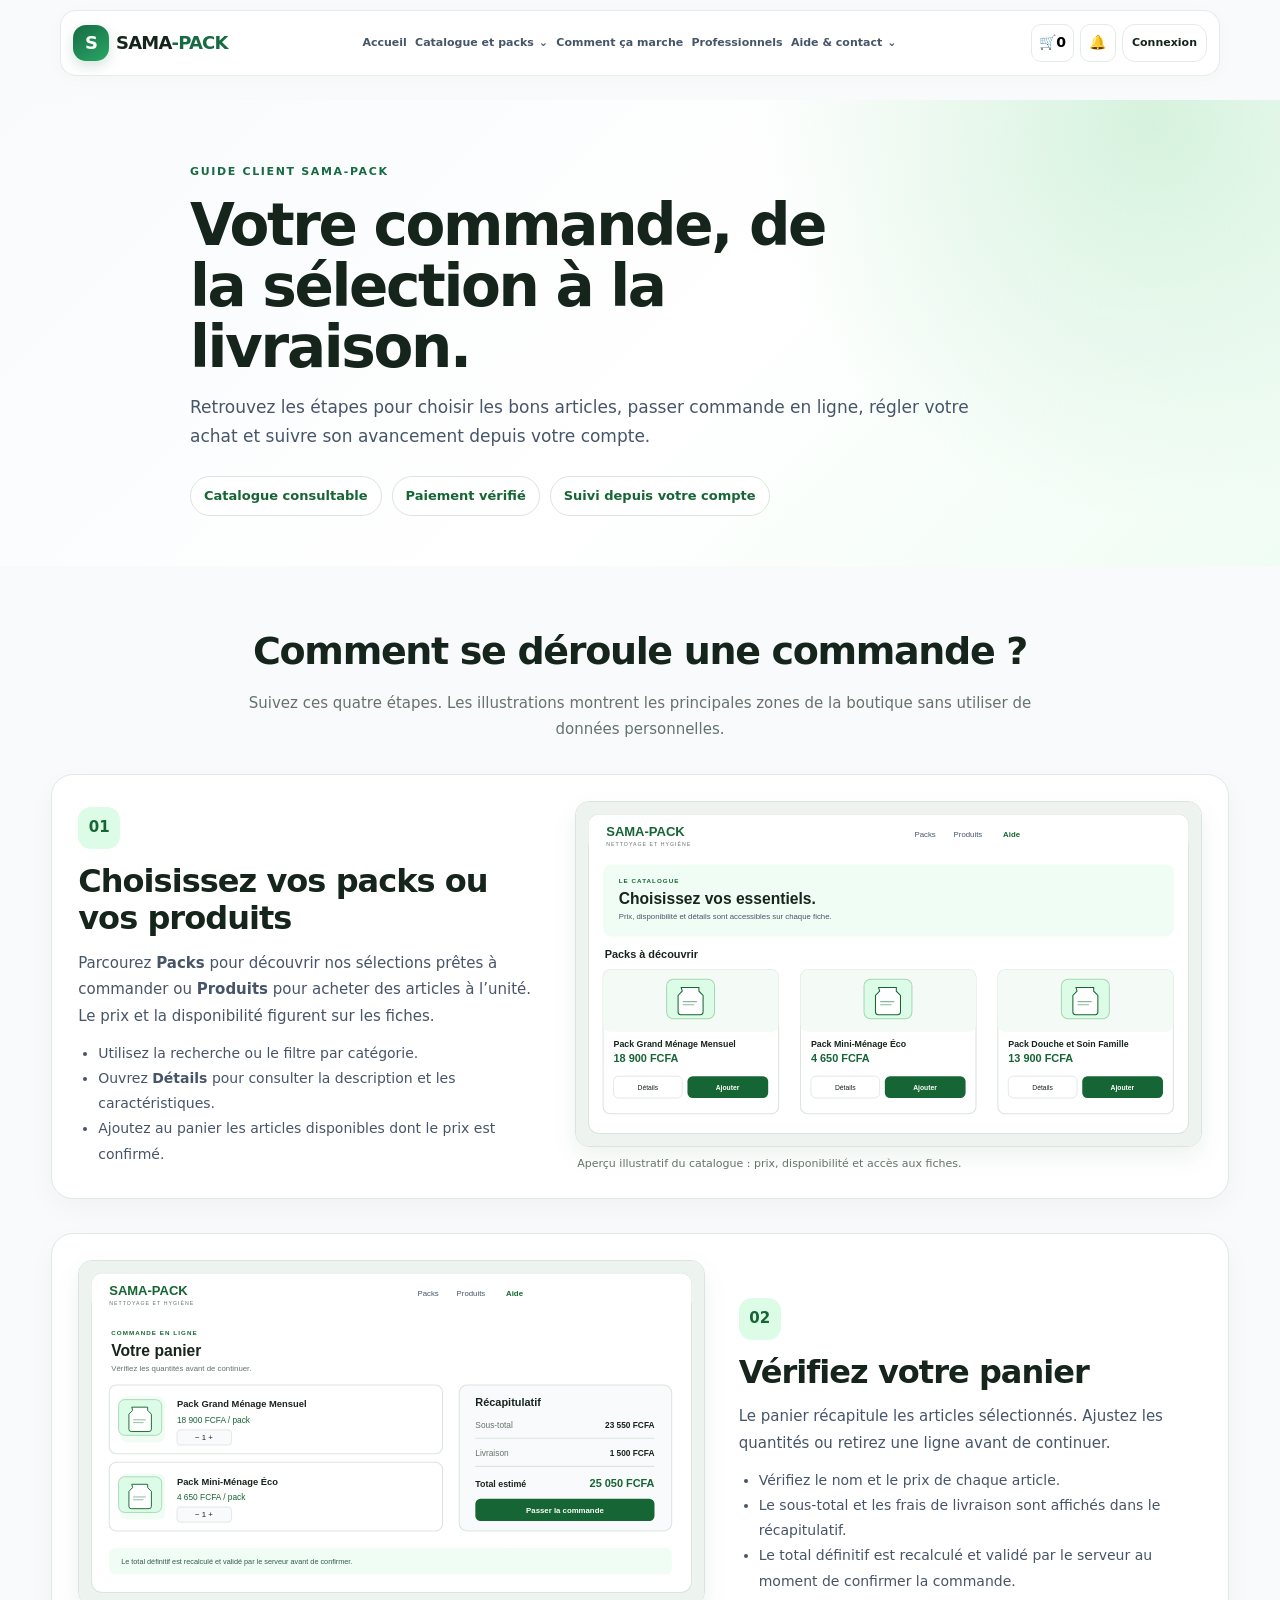
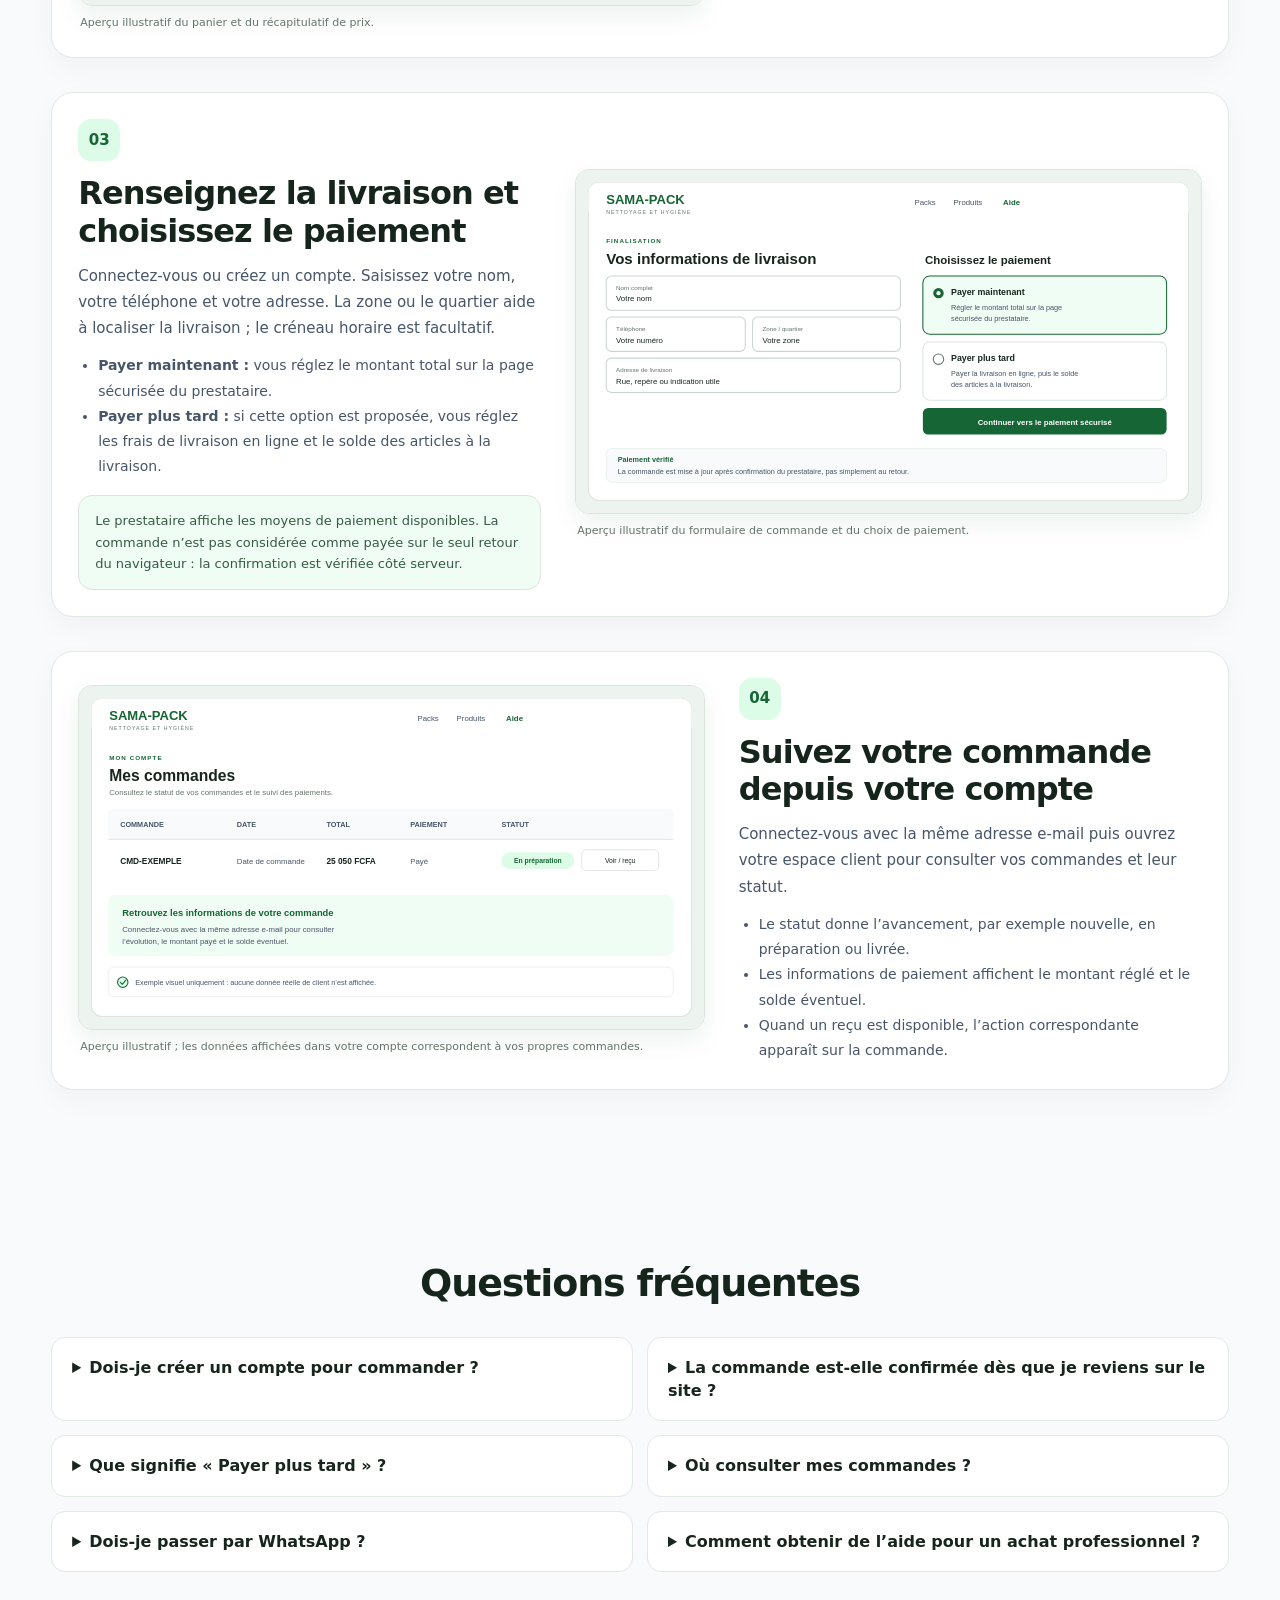
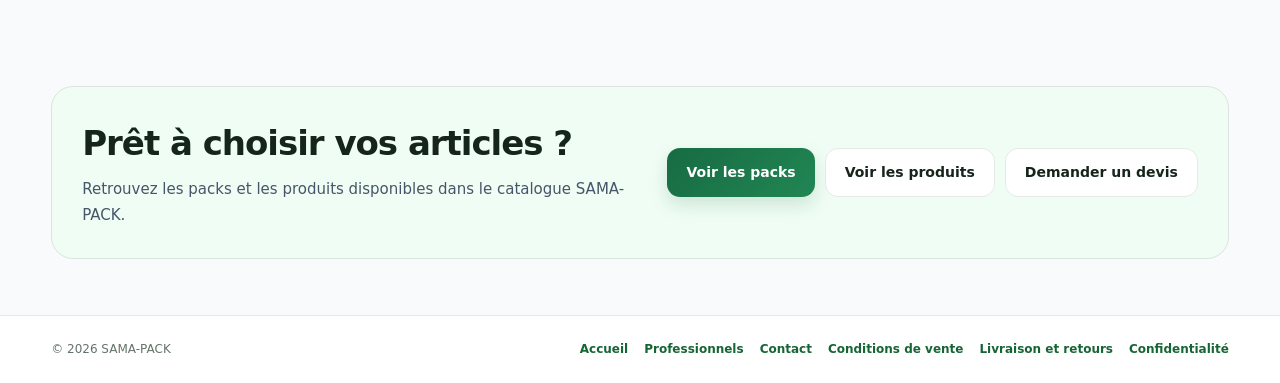
==== commit 61b5913a: "Actualiser le cache de l'en-tête partagé" ====
--- a/comment-ca-marche.html
+++ b/comment-ca-marche.html
@@ -5,7 +5,7 @@
 <link rel="canonical" href="https://sama-pack.store/comment-ca-marche.html"><meta property="og:type" content="website"><meta property="og:site_name" content="SAMA-PACK"><meta property="og:title" content="Comment commander sur SAMA-PACK"><meta property="og:description" content="Les étapes pour choisir vos produits, commander, payer et suivre votre livraison."><meta property="og:url" content="https://sama-pack.store/comment-ca-marche.html">
 <title>Comment ça marche ? | SAMA-PACK</title><script>document.documentElement.classList.add("maintenance-checking");window.setTimeout(()=>document.documentElement.classList.remove("maintenance-checking"),7000);</script>
 <link rel="stylesheet" href="styles.css?v=20261105-unified-navigation-v1">
-<script src="header.js?v=20261105-unified-navigation-v1" defer></script>
+<script src="header.js?v=20261111-mobile-pwa-suggestion-v1" defer></script>
 <style>
 .guide-hero{padding:58px 0 50px;background:radial-gradient(circle at 90% 5%,#d6f2de 0,transparent 32%),linear-gradient(135deg,#f8fafc 0,#fff 55%,#f0fdf4 100%)}.guide-hero-inner{max-width:900px}.guide-hero h1{font-size:clamp(34px,5vw,58px);line-height:1.05;letter-spacing:-.04em;margin:12px 0 16px}.guide-hero p{max-width:780px;color:#475569;font-size:17px;line-height:1.7;margin:0}.guide-points{display:flex;gap:10px;flex-wrap:wrap;margin-top:25px}.guide-pill{border:1px solid #dbe5dd;background:#fff;border-radius:999px;padding:9px 13px;color:#166534;font-size:13px;font-weight:700}
 .guide-content{padding:56px 0 72px}.guide-intro{max-width:800px;margin:0 auto 32px;text-align:center}.guide-intro h2{font-size:clamp(27px,3.4vw,38px);margin:0 0 10px;letter-spacing:-.035em}.guide-intro p{color:#64746a;font-size:15px;line-height:1.7;margin:0}.guide-step{display:grid;grid-template-columns:minmax(0,.85fr) minmax(0,1.15fr);gap:34px;align-items:center;margin:0 0 34px;padding:26px;border:1px solid #e1e9e3;border-radius:22px;background:#fff;box-shadow:0 10px 28px rgba(15,23,42,.035)}.guide-step:nth-of-type(even){grid-template-columns:minmax(0,1.15fr) minmax(0,.85fr)}.guide-step:nth-of-type(even) .guide-copy{order:2}.guide-step:nth-of-type(even) figure{order:1}.guide-step-number{display:inline-flex;align-items:center;justify-content:center;width:42px;height:42px;border-radius:13px;background:#dcfce7;color:#166534;font-size:15px;font-weight:900}.guide-copy h2{font-size:clamp(24px,3vw,32px);line-height:1.18;letter-spacing:-.03em;margin:14px 0 12px}.guide-copy p{color:#475569;font-size:15px;line-height:1.75;margin:0 0 12px}.guide-copy ul{padding-left:20px;margin:12px 0 0;color:#475569;font-size:14px;line-height:1.8}.guide-step figure{margin:0;min-width:0}.guide-step figure img{display:block;width:100%;height:auto;border:1px solid #dbe5dd;border-radius:14px;box-shadow:0 10px 25px rgba(22,101,52,.08)}.guide-step figcaption{margin:9px 2px 0;color:#64746a;font-size:11px;line-height:1.5}.guide-note{background:#f0fdf4;border:1px solid #dbe5dd;border-radius:14px;padding:14px 16px;margin-top:16px;color:#365b43;font-size:13px;line-height:1.65}
@@ -20,8 +20,8 @@
 <meta name="apple-mobile-web-app-title" content="SAMA-PACK">
 <meta name="apple-mobile-web-app-status-bar-style" content="default">
 <meta name="mobile-web-app-capable" content="yes">
-<link rel="stylesheet" href="/pwa.css?v=20261106-pwa-v1">
-<script src="/pwa.js?v=20261106-pwa-v1" defer></script>
+<link rel="stylesheet" href="/pwa.css?v=20261111-mobile-pwa-suggestion-v1">
+<script src="/pwa.js?v=20261111-mobile-pwa-suggestion-v1" defer></script>
 </head>
 <body class="guide-page"><div id="siteHeaderMount"></div>
 
--- a/pwa.css
+++ b/pwa.css
@@ -1,96 +1,193 @@
-.pwa-install-desktop {
-  white-space: nowrap;
-  flex: 0 0 auto;
+.pwa-install-suggestion {
+  position: fixed;
+  z-index: 12000;
+  inset: auto 12px calc(12px + env(safe-area-inset-bottom, 0px));
+  width: min(calc(100% - 24px), 430px);
+  margin-inline: auto;
+  padding: 17px 17px 13px;
+  border: 1px solid #dce9df;
+  border-radius: 19px;
+  background: rgba(255, 255, 255, .98);
+  color: #1d2e23;
+  box-shadow: 0 15px 44px rgba(20, 49, 31, .19);
+  opacity: 0;
+  transform: translateY(18px);
+  pointer-events: none;
+  transition: opacity .22s ease, transform .22s ease;
+  backdrop-filter: blur(12px);
+  -webkit-backdrop-filter: blur(12px);
 }
-.pwa-install-mobile {
-  display: flex !important;
+
+.pwa-install-suggestion.is-visible {
+  opacity: 1;
+  transform: translateY(0);
+  pointer-events: auto;
+}
+
+.pwa-suggestion-top {
+  display: flex;
   align-items: center;
-  justify-content: flex-start;
   gap: 10px;
-  width: 100%;
-  border: 0;
+  margin-bottom: 12px;
+}
+
+.pwa-suggestion-mark {
+  display: grid;
+  flex: 0 0 38px;
+  width: 38px;
+  height: 38px;
+  place-items: center;
   border-radius: 12px;
-  padding: 12px 13px;
-  background: #f0fdf4;
-  color: #166534;
-  font: inherit;
-  font-weight: 800;
-  text-align: left;
-  cursor: pointer;
-}
-.pwa-install-mobile:hover,
-.pwa-install-mobile:focus-visible {
-  background: #dcfce7;
-  outline: 2px solid #86c99c;
-  outline-offset: 2px;
-}
-.pwa-install-mobile span {
-  display: inline-grid;
-  place-items: center;
-  width: 24px;
-  height: 24px;
-  border-radius: 7px;
   background: #166534;
   color: #fff;
   font-size: 17px;
+  font-weight: 900;
+  letter-spacing: -.04em;
+}
+
+.pwa-suggestion-brand {
+  display: grid;
+  gap: 2px;
+  min-width: 0;
+}
+
+.pwa-suggestion-eyebrow {
+  color: #718276;
+  font-size: 9px;
+  font-weight: 800;
+  letter-spacing: .075em;
+  line-height: 1.3;
+}
+
+.pwa-suggestion-brand strong {
+  color: #17452b;
+  font-size: 12px;
+  font-weight: 900;
+  letter-spacing: .035em;
+}
+
+.pwa-suggestion-close {
+  display: grid;
+  flex: 0 0 30px;
+  width: 30px;
+  height: 30px;
+  margin-left: auto;
+  place-items: center;
+  border: 0;
+  border-radius: 50%;
+  background: #f3f6f3;
+  color: #647368;
+  font-size: 22px;
   line-height: 1;
+  cursor: pointer;
 }
-.pwa-install-dialog {
-  width: min(440px, calc(100% - 32px));
-  max-width: 440px;
-  padding: 25px;
-  border: 1px solid #dce9df;
-  border-radius: 20px;
-  color: #17251d;
-  background: #fff;
-  box-shadow: 0 24px 80px rgba(15, 23, 42, .24);
+
+.pwa-suggestion-close:hover,
+.pwa-suggestion-close:focus-visible {
+  background: #e8efe9;
+  outline: 2px solid #9fbea8;
+  outline-offset: 2px;
 }
-.pwa-install-dialog::backdrop {
-  background: rgba(11, 31, 19, .52);
-  backdrop-filter: blur(3px);
+
+.pwa-install-suggestion h2 {
+  margin: 0 0 6px;
+  color: #173b27;
+  font-size: 16px;
+  font-weight: 850;
+  line-height: 1.32;
+  letter-spacing: -.02em;
 }
-.pwa-install-dialog h2 {
-  margin: 0 0 9px;
-  color: #14532d;
-  font-size: 23px;
-  line-height: 1.2;
+
+.pwa-install-suggestion p {
+  margin: 0 0 13px;
+  color: #627267;
+  font-size: 12px;
+  line-height: 1.5;
 }
-.pwa-install-dialog p {
-  margin: 0 0 13px;
-  color: #526357;
-  font-size: 14px;
-  line-height: 1.65;
-}
-.pwa-install-dialog ol {
-  margin: 12px 0 17px;
-  padding-left: 22px;
-  color: #26382d;
-  font-size: 14px;
-  line-height: 1.8;
-}
-.pwa-install-dialog .pwa-install-note {
-  margin: 0 0 18px;
-  padding: 11px 12px;
-  border-radius: 11px;
-  background: #f0fdf4;
-  color: #365b43;
-  font-size: 12px;
-}
-.pwa-install-dialog .pwa-install-close {
+
+.pwa-suggestion-primary {
+  display: flex;
   width: 100%;
-  min-height: 44px;
+  min-height: 43px;
+  align-items: center;
+  justify-content: center;
+  gap: 9px;
+  padding: 10px 13px;
   border: 0;
   border-radius: 11px;
   background: #166534;
   color: #fff;
+  font-size: 12px;
+  font-weight: 850;
+  line-height: 1.25;
+  text-align: center;
+  text-decoration: none;
+  transition: background .15s ease, transform .15s ease;
+}
+
+.pwa-suggestion-primary:hover,
+.pwa-suggestion-primary:focus-visible {
+  background: #14532d;
+  outline: 2px solid #a3c9ae;
+  outline-offset: 2px;
+}
+
+.pwa-suggestion-primary:active {
+  transform: translateY(1px);
+}
+
+.pwa-suggestion-actions {
+  display: flex;
+  align-items: center;
+  justify-content: space-between;
+  gap: 8px;
+  margin-top: 9px;
+}
+
+.pwa-suggestion-actions button {
+  min-height: 32px;
+  padding: 5px 2px;
+  border: 0;
+  background: transparent;
+  color: #68776d;
   font: inherit;
-  font-weight: 800;
+  font-size: 11px;
+  font-weight: 650;
   cursor: pointer;
 }
-.pwa-install-dialog .pwa-install-close:hover,
-.pwa-install-dialog .pwa-install-close:focus-visible {
-  background: #14532d;
+
+.pwa-suggestion-actions button:last-child {
+  color: #78857c;
+  text-decoration: underline;
+  text-decoration-color: #c4cec7;
+  text-underline-offset: 3px;
 }
-@media (max-width: 900px) {
-  .pwa-install-desktop { display: none !important; }
+
+.pwa-suggestion-actions button:hover,
+.pwa-suggestion-actions button:focus-visible {
+  color: #174b2d;
+  outline: 2px solid #a3c9ae;
+  outline-offset: 2px;
+  border-radius: 5px;
 }
+
+@media (min-width: 761px) {
+  .pwa-install-suggestion { display: none !important; }
+}
+
+@media (max-width: 380px) {
+  .pwa-install-suggestion {
+    inset-inline: 8px;
+    width: calc(100% - 16px);
+    padding: 15px 14px 11px;
+  }
+  .pwa-install-suggestion h2 { font-size: 15px; }
+  .pwa-suggestion-actions button { font-size: 10px; }
+}
+
+@media (prefers-reduced-motion: reduce) {
+  .pwa-install-suggestion,
+  .pwa-suggestion-primary {
+    transition: none;
+  }
+}
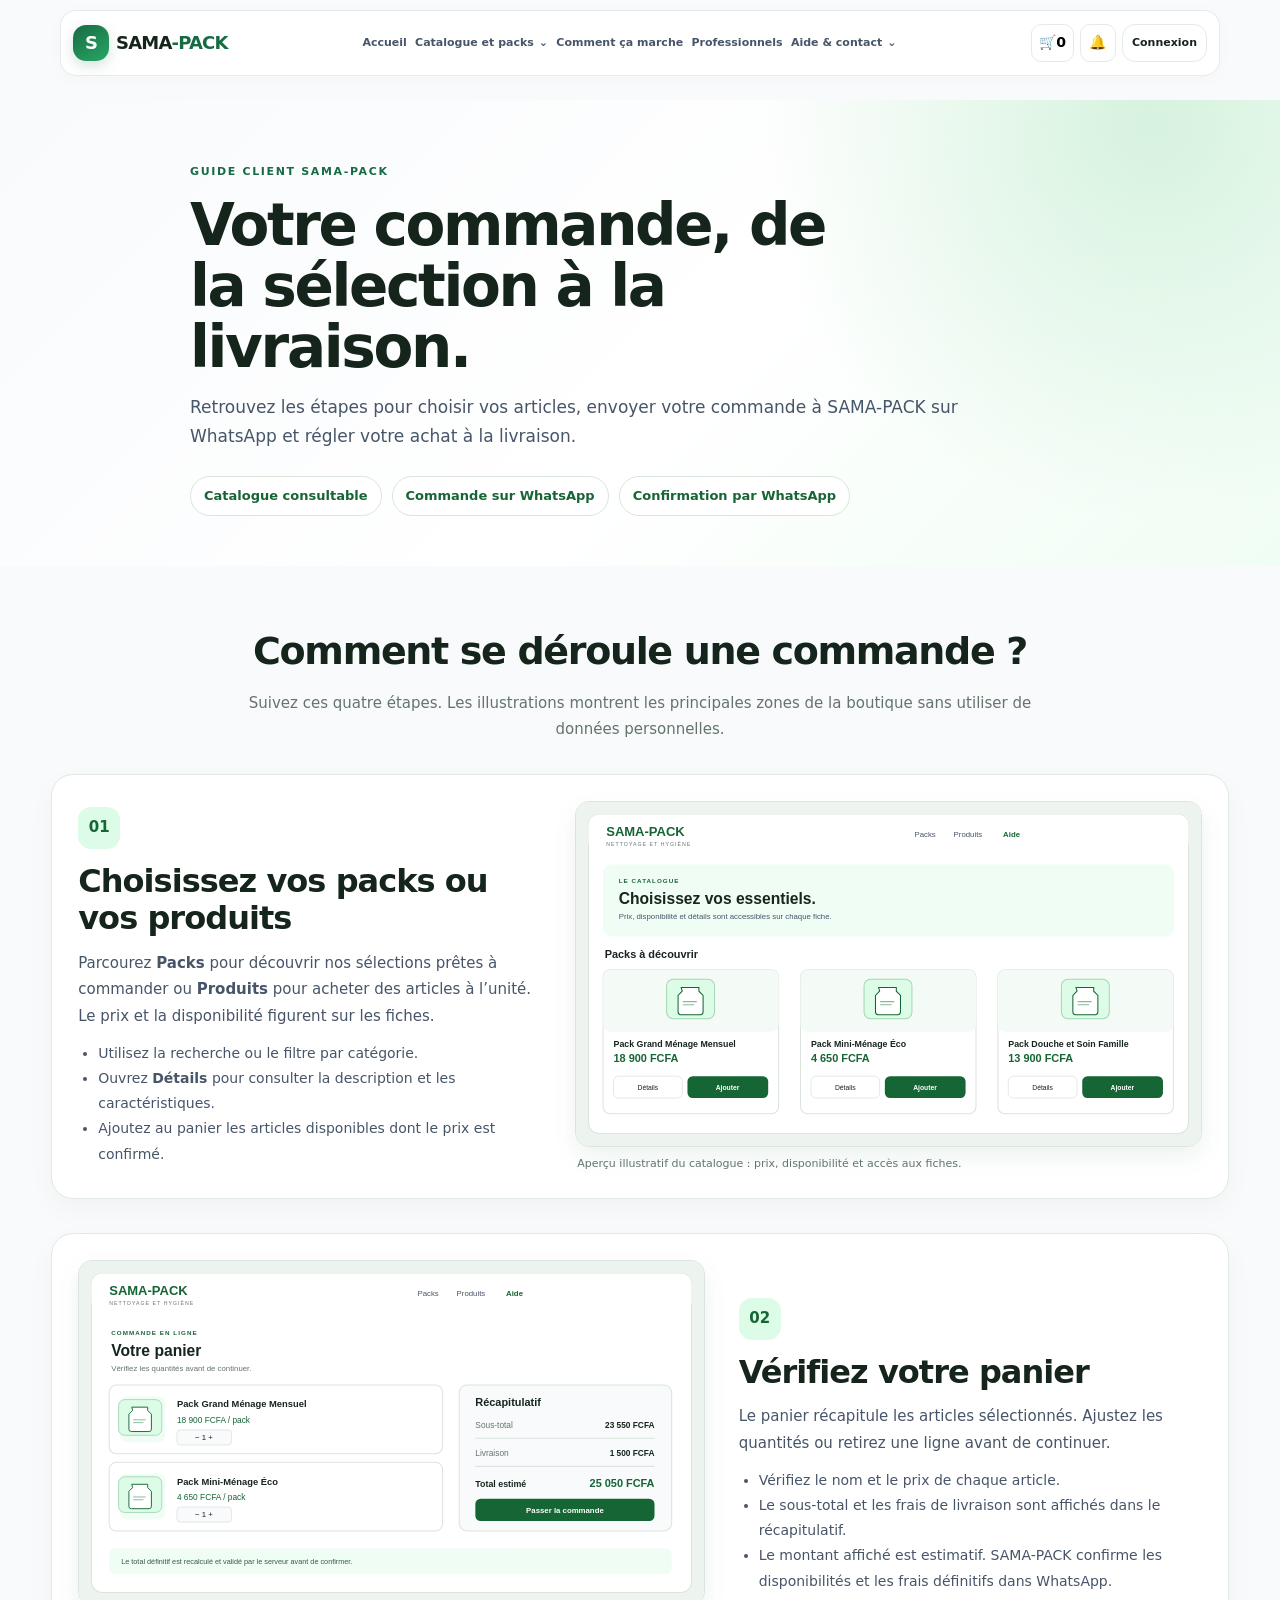
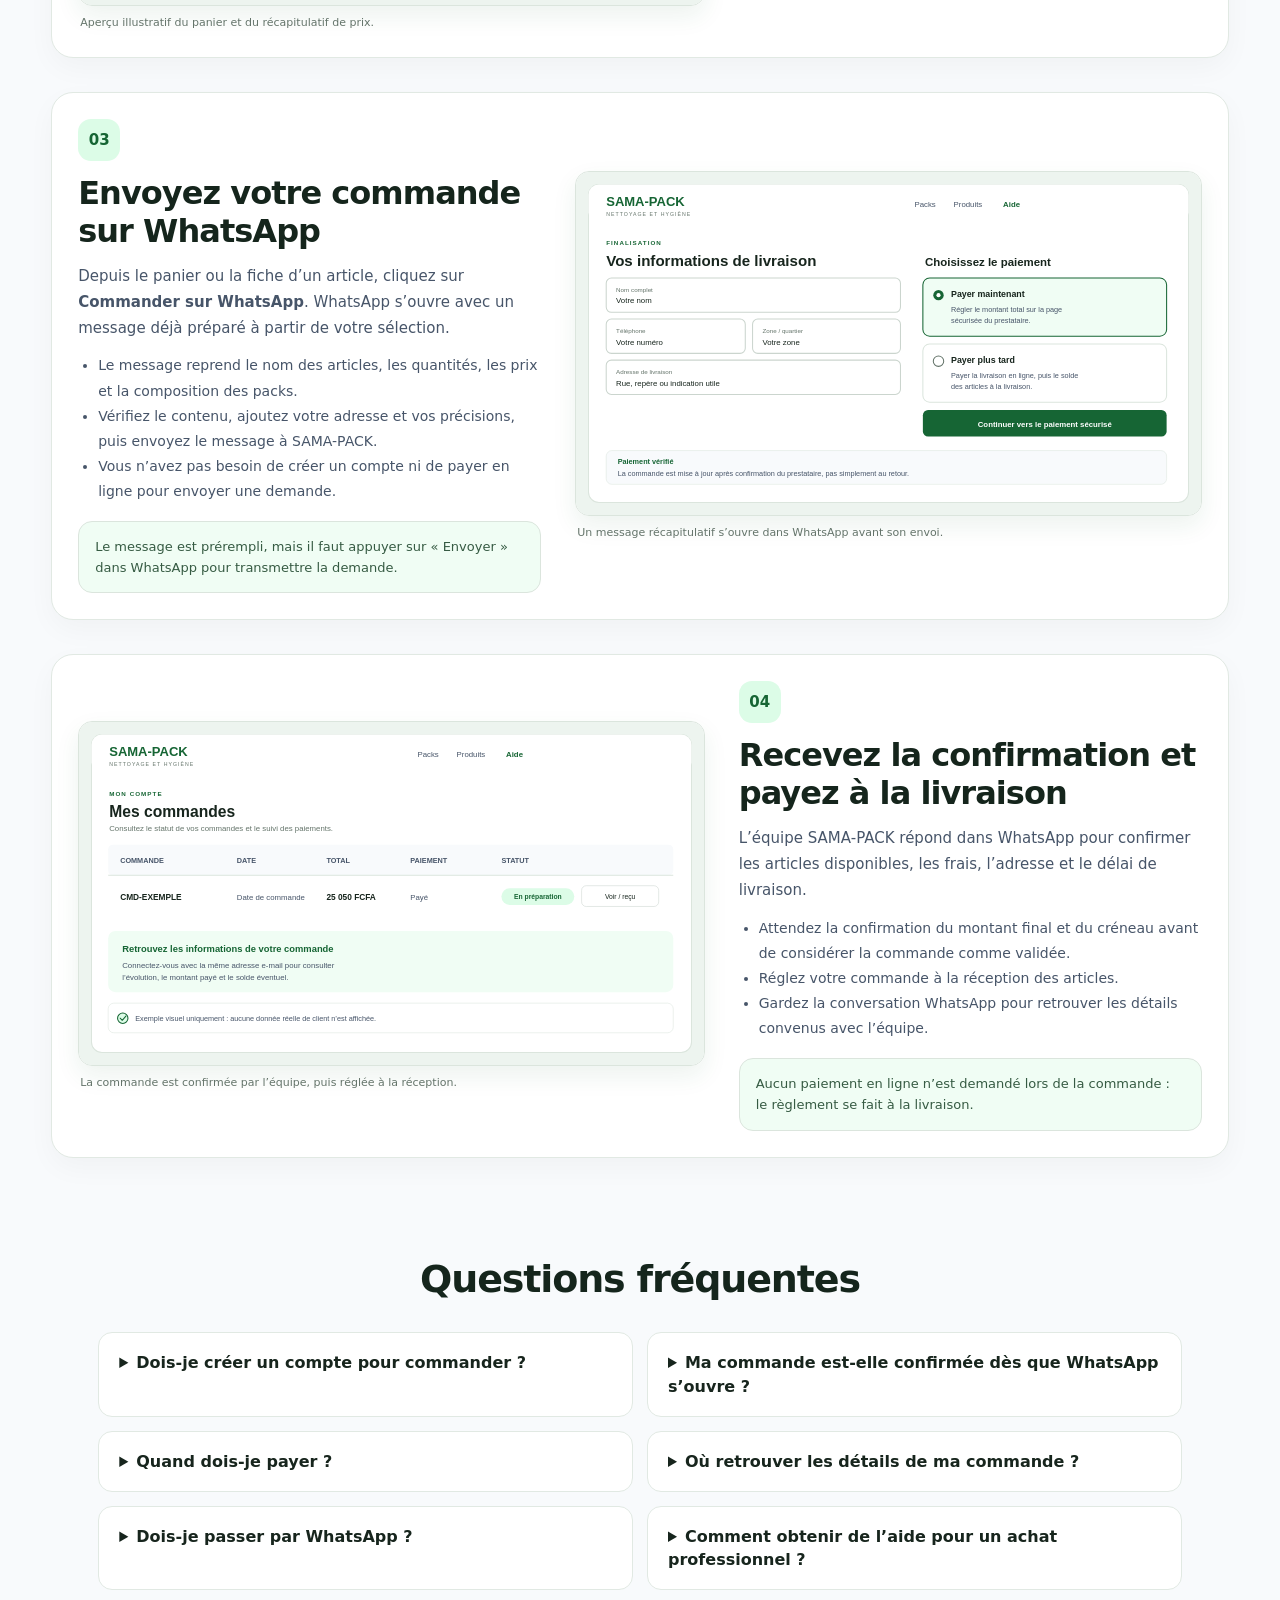
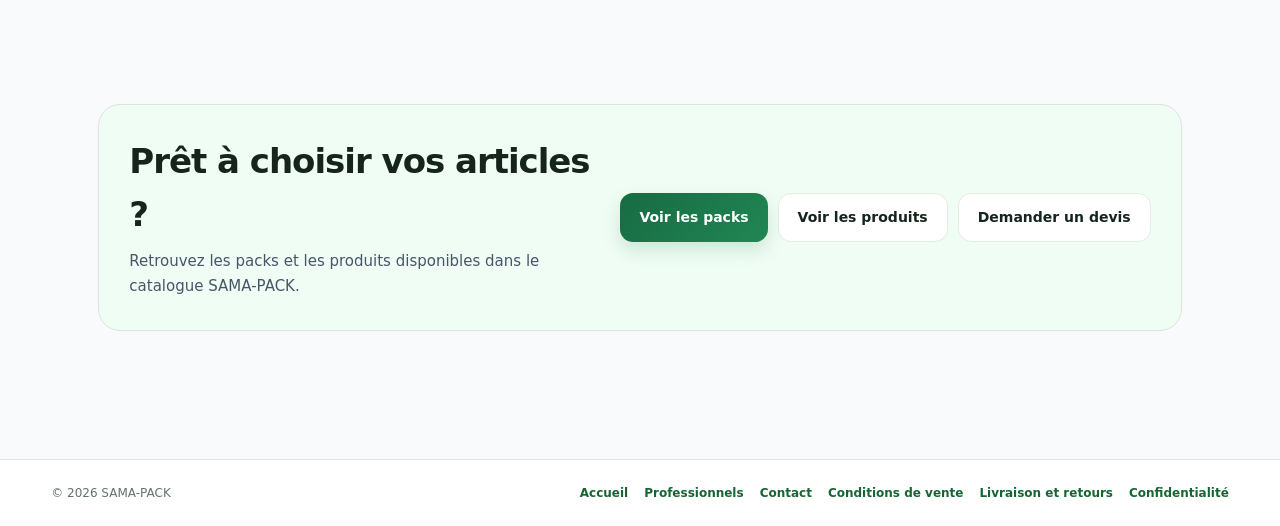
==== commit f9c9ef39: "Actualiser le guide de commande WhatsApp et paiement à la livraison" ====
--- a/comment-ca-marche.html
+++ b/comment-ca-marche.html
@@ -25,14 +25,13 @@
 </head>
 <body class="guide-page"><div id="siteHeaderMount"></div>
 
-<main><section class="guide-hero"><div class="wrap guide-hero-inner"><div class="eyebrow">GUIDE CLIENT SAMA-PACK</div><h1>Votre commande, de la sélection à la livraison.</h1><p>Retrouvez les étapes pour choisir les bons articles, passer commande en ligne, régler votre achat et suivre son avancement depuis votre compte.</p><div class="guide-points"><span class="guide-pill">Catalogue consultable</span><span class="guide-pill">Paiement vérifié</span><span class="guide-pill">Suivi depuis votre compte</span></div></div></section>
+<main><section class="guide-hero"><div class="wrap guide-hero-inner"><div class="eyebrow">GUIDE CLIENT SAMA-PACK</div><h1>Votre commande, de la sélection à la livraison.</h1><p>Retrouvez les étapes pour choisir vos articles, envoyer votre commande à SAMA-PACK sur WhatsApp et régler votre achat à la livraison.</p><div class="guide-points"><span class="guide-pill">Catalogue consultable</span><span class="guide-pill">Commande sur WhatsApp</span><span class="guide-pill">Confirmation par WhatsApp</span></div></div></section>
 <section class="guide-content"><div class="wrap"><div class="guide-intro"><h2>Comment se déroule une commande ?</h2><p>Suivez ces quatre étapes. Les illustrations montrent les principales zones de la boutique sans utiliser de données personnelles.</p></div>
 <article class="guide-step"><div class="guide-copy"><span class="guide-step-number">01</span><h2>Choisissez vos packs ou vos produits</h2><p>Parcourez <strong>Packs</strong> pour découvrir nos sélections prêtes à commander ou <strong>Produits</strong> pour acheter des articles à l’unité. Le prix et la disponibilité figurent sur les fiches.</p><ul><li>Utilisez la recherche ou le filtre par catégorie.</li><li>Ouvrez <strong>Détails</strong> pour consulter la description et les caractéristiques.</li><li>Ajoutez au panier les articles disponibles dont le prix est confirmé.</li></ul></div><figure><img src="images/guide-catalogue.svg" alt="Aperçu visuel du catalogue, des prix et des actions Détails et Ajouter"><figcaption>Aperçu illustratif du catalogue : prix, disponibilité et accès aux fiches.</figcaption></figure></article>
-<article class="guide-step"><div class="guide-copy"><span class="guide-step-number">02</span><h2>Vérifiez votre panier</h2><p>Le panier récapitule les articles sélectionnés. Ajustez les quantités ou retirez une ligne avant de continuer.</p><ul><li>Vérifiez le nom et le prix de chaque article.</li><li>Le sous-total et les frais de livraison sont affichés dans le récapitulatif.</li><li>Le total définitif est recalculé et validé par le serveur au moment de confirmer la commande.</li></ul></div><figure><img src="images/guide-panier.svg" alt="Aperçu illustratif du panier avec les quantités, le sous-total, les frais de livraison et le total"><figcaption>Aperçu illustratif du panier et du récapitulatif de prix.</figcaption></figure></article>
-<article class="guide-step"><div class="guide-copy"><span class="guide-step-number">03</span><h2>Renseignez la livraison et choisissez le paiement</h2><p>Connectez-vous ou créez un compte. Saisissez votre nom, votre téléphone et votre adresse. La zone ou le quartier aide à localiser la livraison ; le créneau horaire est facultatif.</p><ul><li><strong>Payer maintenant :</strong> vous réglez le montant total sur la page sécurisée du prestataire.</li><li><strong>Payer plus tard :</strong> si cette option est proposée, vous réglez les frais de livraison en ligne et le solde des articles à la livraison.</li></ul><div class="guide-note">Le prestataire affiche les moyens de paiement disponibles. La commande n’est pas considérée comme payée sur le seul retour du navigateur : la confirmation est vérifiée côté serveur.</div></div><figure><img src="images/guide-paiement.svg" alt="Aperçu illustratif du formulaire de livraison et des options de paiement"><figcaption>Aperçu illustratif du formulaire de commande et du choix de paiement.</figcaption></figure></article>
-<article class="guide-step"><div class="guide-copy"><span class="guide-step-number">04</span><h2>Suivez votre commande depuis votre compte</h2><p>Connectez-vous avec la même adresse e-mail puis ouvrez votre espace client pour consulter vos commandes et leur statut.</p><ul><li>Le statut donne l’avancement, par exemple nouvelle, en préparation ou livrée.</li><li>Les informations de paiement affichent le montant réglé et le solde éventuel.</li><li>Quand un reçu est disponible, l’action correspondante apparaît sur la commande.</li></ul></div><figure><img src="images/guide-suivi.svg" alt="Aperçu illustratif de l’espace client et du suivi de commande"><figcaption>Aperçu illustratif ; les données affichées dans votre compte correspondent à vos propres commandes.</figcaption></figure></article>
-</div></section>
-<section class="guide-faq"><div class="wrap"><h2>Questions fréquentes</h2><div class="guide-faq-grid"><details><summary>Dois-je créer un compte pour commander ?</summary><p>Oui. Le compte permet de confirmer la commande en ligne, de retrouver l’historique et de consulter l’évolution des commandes.</p></details><details><summary>La commande est-elle confirmée dès que je reviens sur le site ?</summary><p>Pas automatiquement. Le statut est mis à jour après vérification de la transaction par le système de paiement. En cas de doute, consultez le statut dans votre compte.</p></details><details><summary>Que signifie « Payer plus tard » ?</summary><p>Lorsque cette option apparaît, les frais de livraison sont payés en ligne et le solde des articles reste à régler à la livraison. La préparation attend la confirmation du paiement exigé.</p></details><details><summary>Où consulter mes commandes ?</summary><p>Ouvrez « Connexion », connectez-vous avec la même adresse e-mail puis consultez « Mes commandes ».</p></details><details><summary>Dois-je passer par WhatsApp ?</summary><p>Non. Vous pouvez sélectionner les articles et confirmer votre commande directement sur la boutique. Le contact commercial sert à demander un renseignement ou un devis.</p></details><details><summary>Comment obtenir de l’aide pour un achat professionnel ?</summary><p>Utilisez la rubrique « Professionnels » pour envoyer une demande de devis et décrire les besoins de votre structure.</p></details></div></div></section>
+<article class="guide-step"><div class="guide-copy"><span class="guide-step-number">02</span><h2>Vérifiez votre panier</h2><p>Le panier récapitule les articles sélectionnés. Ajustez les quantités ou retirez une ligne avant de continuer.</p><ul><li>Vérifiez le nom et le prix de chaque article.</li><li>Le sous-total et les frais de livraison sont affichés dans le récapitulatif.</li><li>Le montant affiché est estimatif. SAMA-PACK confirme les disponibilités et les frais définitifs dans WhatsApp.</li></ul></div><figure><img src="images/guide-panier.svg" alt="Aperçu illustratif du panier avec les quantités, le sous-total, les frais de livraison et le total"><figcaption>Aperçu illustratif du panier et du récapitulatif de prix.</figcaption></figure></article>
+<article class="guide-step"><div class="guide-copy"><span class="guide-step-number">03</span><h2>Envoyez votre commande sur WhatsApp</h2><p>Depuis le panier ou la fiche d’un article, cliquez sur <strong>Commander sur WhatsApp</strong>. WhatsApp s’ouvre avec un message déjà préparé à partir de votre sélection.</p><ul><li>Le message reprend le nom des articles, les quantités, les prix et la composition des packs.</li><li>Vérifiez le contenu, ajoutez votre adresse et vos précisions, puis envoyez le message à SAMA-PACK.</li><li>Vous n’avez pas besoin de créer un compte ni de payer en ligne pour envoyer une demande.</li></ul><div class="guide-note">Le message est prérempli, mais il faut appuyer sur « Envoyer » dans WhatsApp pour transmettre la demande.</div></div><figure><img src="images/guide-paiement.svg" alt="Aperçu illustratif d’une commande SAMA-PACK préparée dans WhatsApp"><figcaption>Un message récapitulatif s’ouvre dans WhatsApp avant son envoi.</figcaption></figure></article>
+<article class="guide-step"><div class="guide-copy"><span class="guide-step-number">04</span><h2>Recevez la confirmation et payez à la livraison</h2><p>L’équipe SAMA-PACK répond dans WhatsApp pour confirmer les articles disponibles, les frais, l’adresse et le délai de livraison.</p><ul><li>Attendez la confirmation du montant final et du créneau avant de considérer la commande comme validée.</li><li>Réglez votre commande à la réception des articles.</li><li>Gardez la conversation WhatsApp pour retrouver les détails convenus avec l’équipe.</li></ul><div class="guide-note">Aucun paiement en ligne n’est demandé lors de la commande : le règlement se fait à la livraison.</div></div><figure><img src="images/guide-suivi.svg" alt="Aperçu illustratif de la confirmation de commande et du paiement à la livraison"><figcaption>La commande est confirmée par l’équipe, puis réglée à la réception.</figcaption></figure></article>
+<section class="guide-faq"><div class="wrap"><h2>Questions fréquentes</h2><div class="guide-faq-grid"><details><summary>Dois-je créer un compte pour commander ?</summary><p>Non. Vous pouvez passer une nouvelle commande directement depuis le catalogue en ouvrant WhatsApp. Un compte reste utile pour retrouver les anciennes commandes enregistrées sur le site et gérer votre profil.</p></details><details><summary>Ma commande est-elle confirmée dès que WhatsApp s’ouvre ?</summary><p>Non. Le message est seulement préparé. Vous devez l’envoyer, puis attendre la réponse de SAMA-PACK confirmant les articles, le montant et la livraison.</p></details><details><summary>Quand dois-je payer ?</summary><p>Le paiement se fait à la livraison, au moment où vous recevez les articles. Aucun règlement en ligne n’est demandé lors de la commande.</p></details><details><summary>Où retrouver les détails de ma commande ?</summary><p>Retrouvez la confirmation et les échanges dans votre conversation WhatsApp avec SAMA-PACK. Les anciennes commandes saisies sur le site restent consultables dans votre compte.</p></details><details><summary>Dois-je passer par WhatsApp ?</summary><p>Oui, pour les nouvelles commandes. Le bouton « Commander sur WhatsApp » prépare un message avec les articles et les quantités sélectionnés.</p></details><details><summary>Comment obtenir de l’aide pour un achat professionnel ?</summary><p>Utilisez la rubrique « Professionnels » pour envoyer une demande de devis détaillé.</p></details></div></div></section>
 <section class="guide-cta"><div class="wrap guide-cta-inner"><div><h2>Prêt à choisir vos articles ?</h2><p>Retrouvez les packs et les produits disponibles dans le catalogue SAMA-PACK.</p></div><div class="guide-cta-actions"><a class="btn primary" href="/#catalogue">Voir les packs</a><a class="btn ghost" href="produits.html">Voir les produits</a><a class="btn ghost" href="/#b2b">Demander un devis</a></div></div></section></main>
 <footer class="guide-footer"><div class="wrap guide-footer-inner"><span>© 2026 SAMA-PACK</span><nav><a href="/">Accueil</a><a href="/#b2b">Professionnels</a><a href="/#contact">Contact</a><a href="conditions-vente.html">Conditions de vente</a><a href="livraison-retours.html">Livraison et retours</a><a href="confidentialite.html">Confidentialité</a></nav></div></footer>
   <script src="maintenance.js" defer></script>
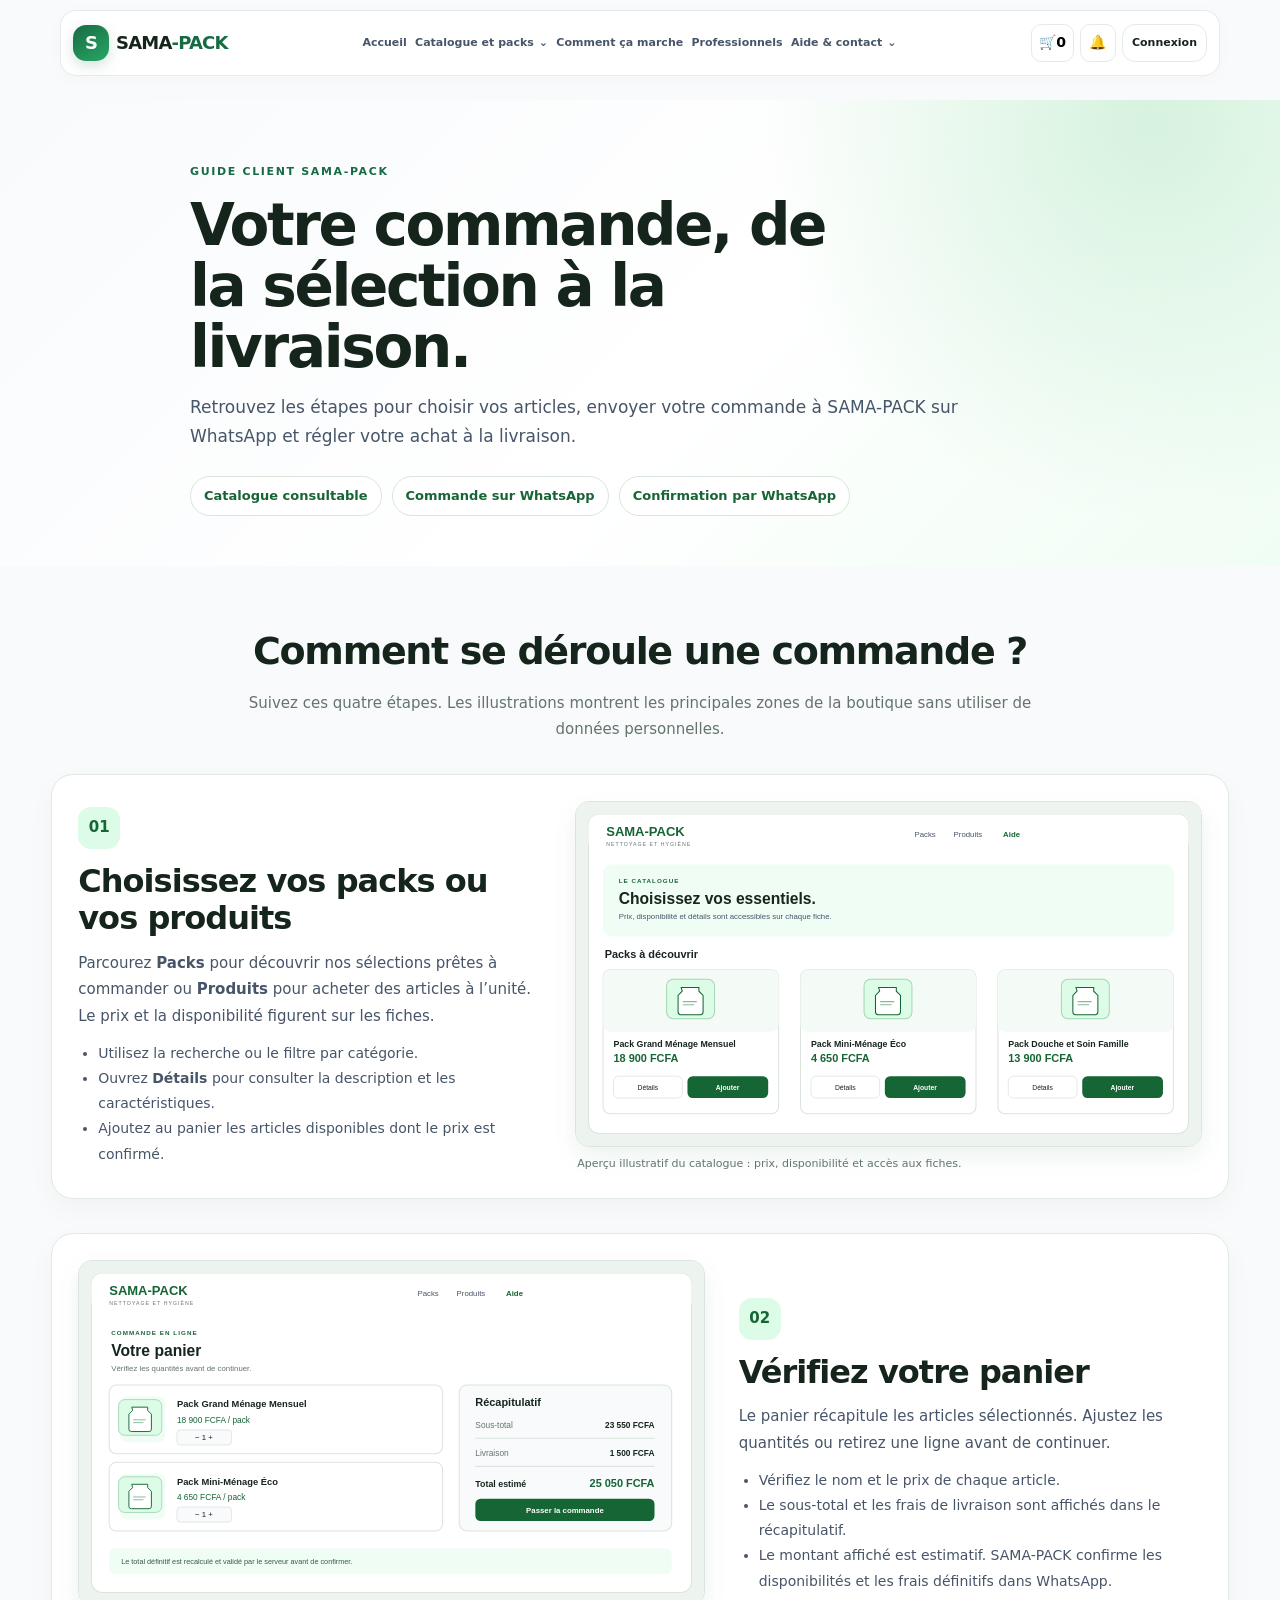
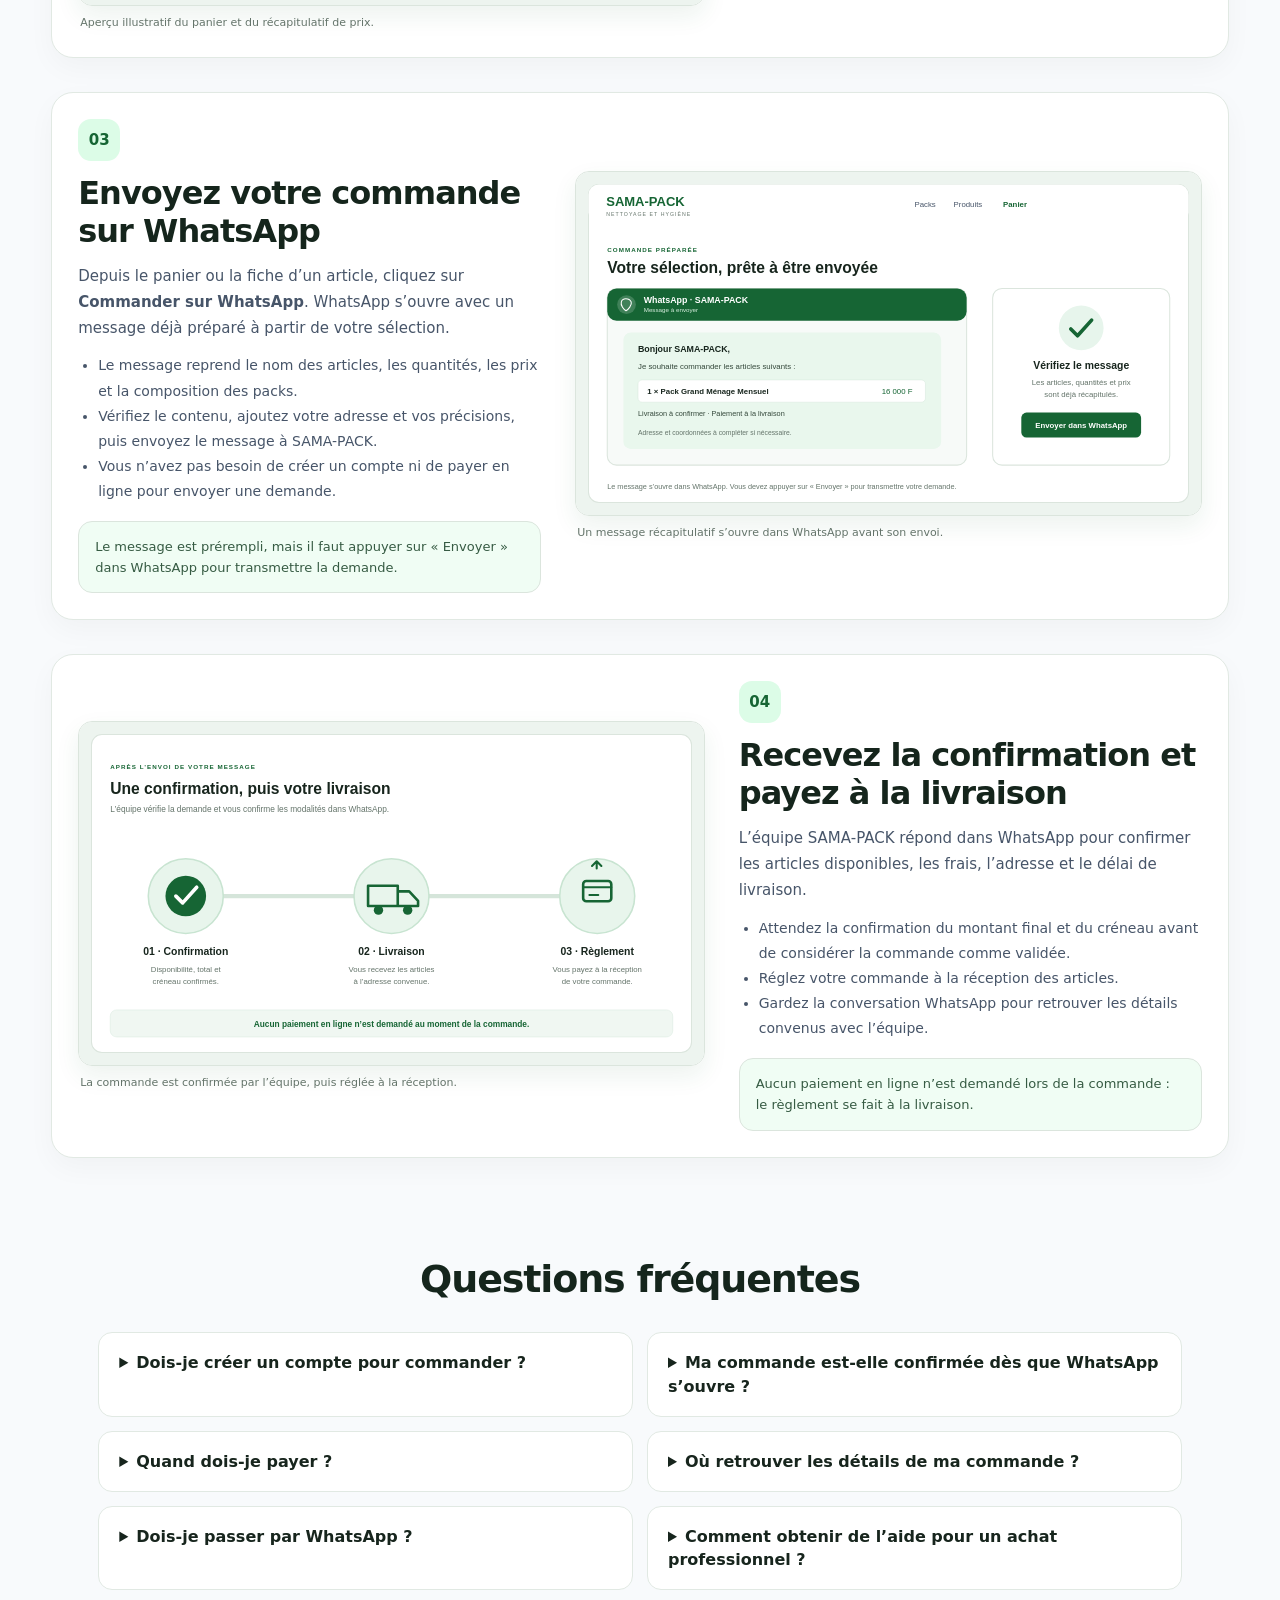
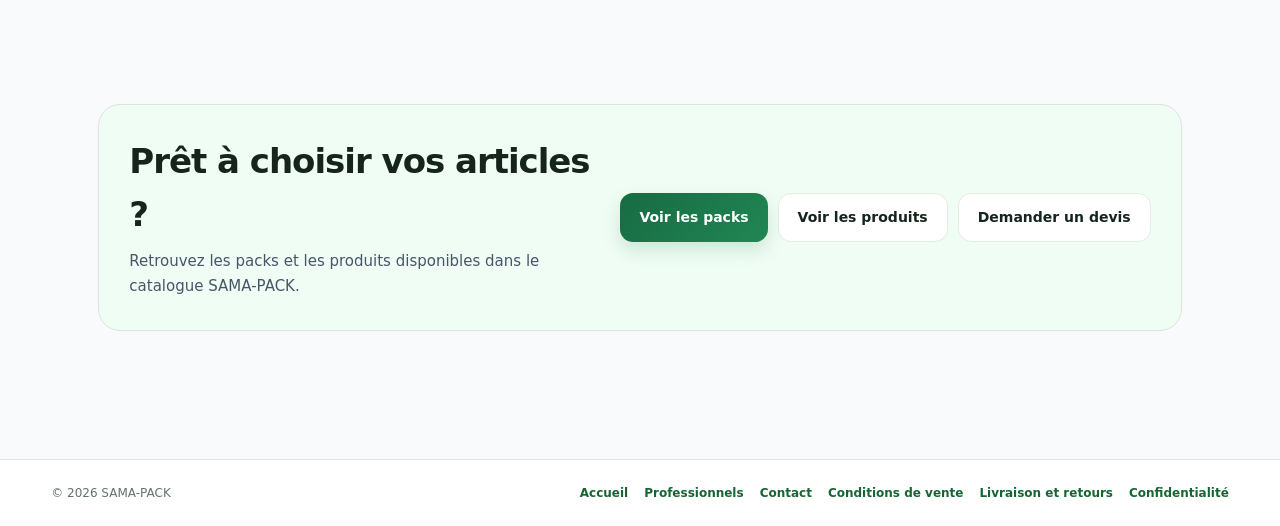
==== commit 032832c6: "Mettre à jour les métadonnées du guide client" ====
--- a/comment-ca-marche.html
+++ b/comment-ca-marche.html
@@ -1,8 +1,8 @@
 <!doctype html>
 <html lang="fr"><head>
 <meta charset="utf-8"><meta name="viewport" content="width=device-width, initial-scale=1"><meta name="theme-color" content="#166534">
-<meta name="description" content="Guide SAMA-PACK : choisir un produit, commander en ligne, payer et suivre sa commande à Dakar."><meta name="robots" content="index,follow,max-image-preview:large">
-<link rel="canonical" href="https://sama-pack.store/comment-ca-marche.html"><meta property="og:type" content="website"><meta property="og:site_name" content="SAMA-PACK"><meta property="og:title" content="Comment commander sur SAMA-PACK"><meta property="og:description" content="Les étapes pour choisir vos produits, commander, payer et suivre votre livraison."><meta property="og:url" content="https://sama-pack.store/comment-ca-marche.html">
+<meta name="description" content="Guide SAMA-PACK : choisir vos articles, commander sur WhatsApp et payer à la livraison à Dakar."><meta name="robots" content="index,follow,max-image-preview:large">
+<link rel="canonical" href="https://sama-pack.store/comment-ca-marche.html"><meta property="og:type" content="website"><meta property="og:site_name" content="SAMA-PACK"><meta property="og:title" content="Comment commander sur SAMA-PACK"><meta property="og:description" content="Choisissez vos articles, envoyez votre sélection sur WhatsApp et réglez à la livraison."><meta property="og:url" content="https://sama-pack.store/comment-ca-marche.html">
 <title>Comment ça marche ? | SAMA-PACK</title><script>document.documentElement.classList.add("maintenance-checking");window.setTimeout(()=>document.documentElement.classList.remove("maintenance-checking"),7000);</script>
 <link rel="stylesheet" href="styles.css?v=20261105-unified-navigation-v1">
 <script src="header.js?v=20261111-mobile-pwa-suggestion-v1" defer></script>
